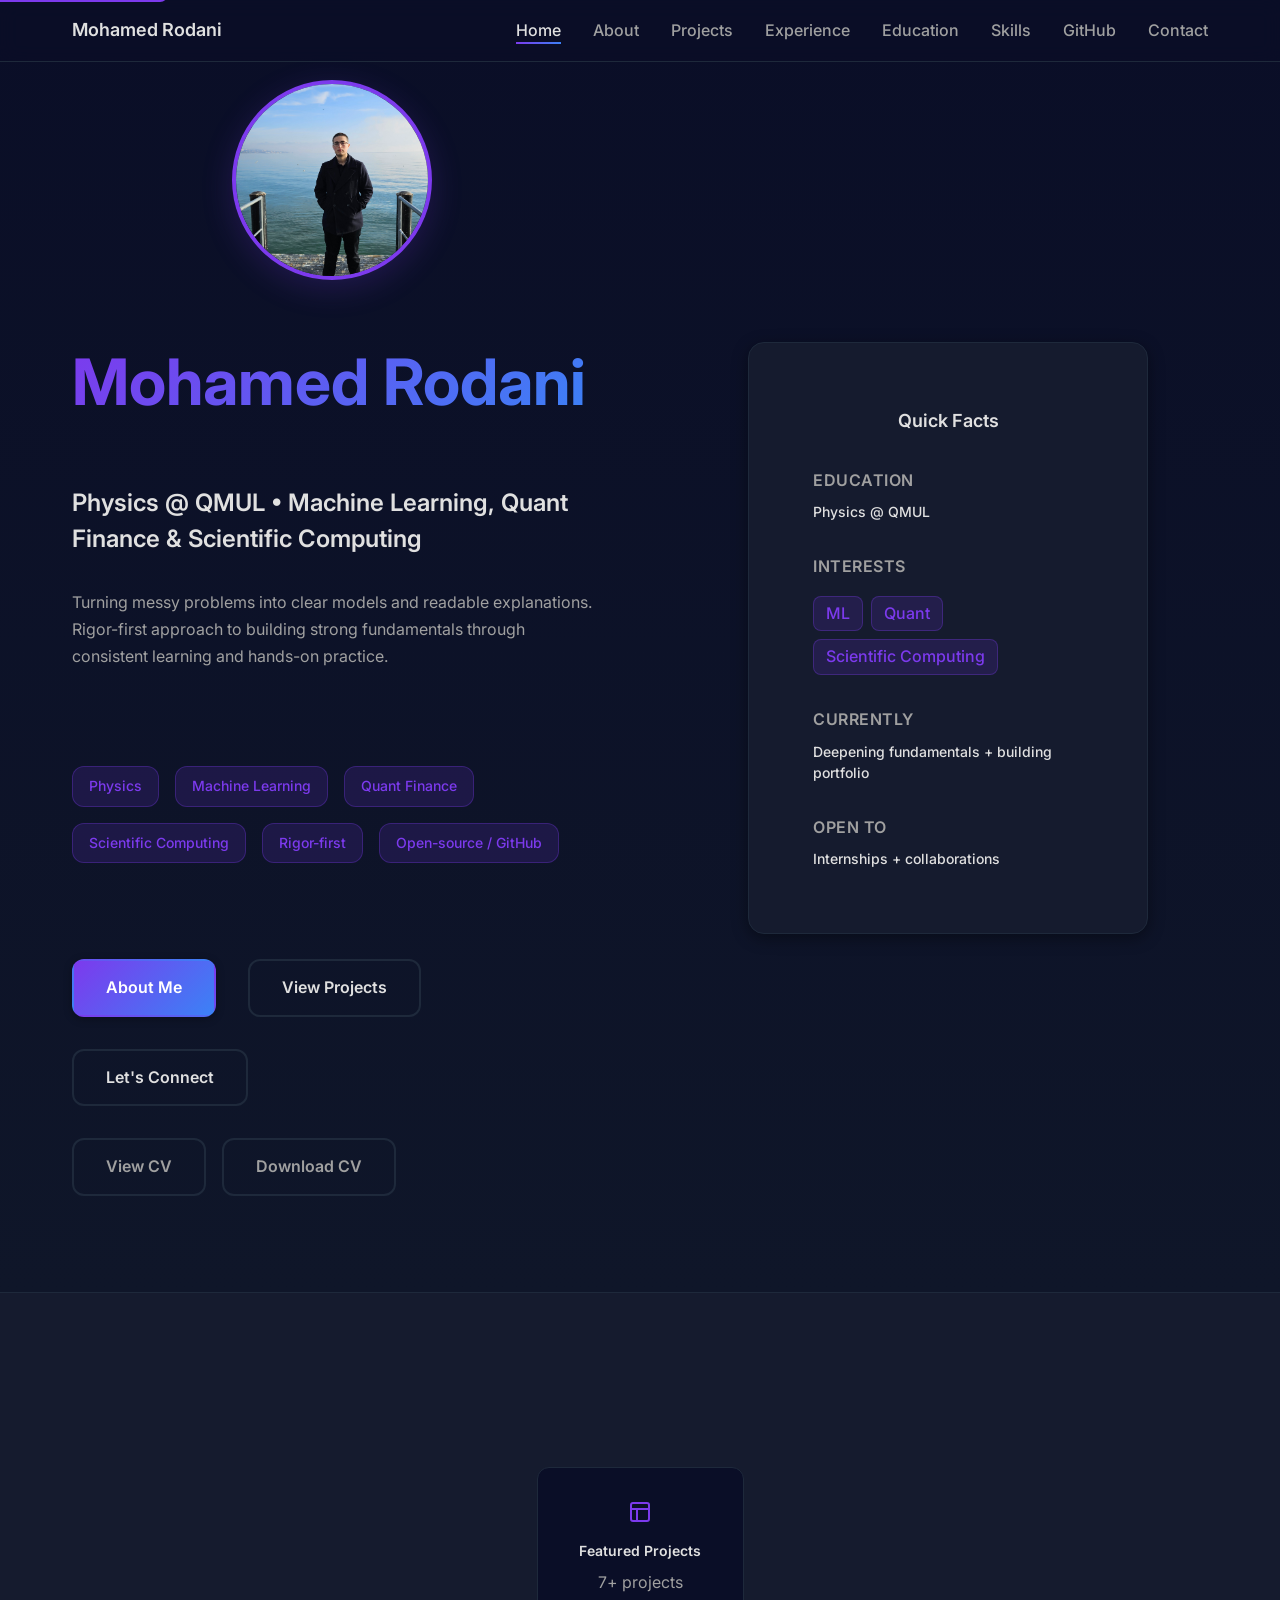
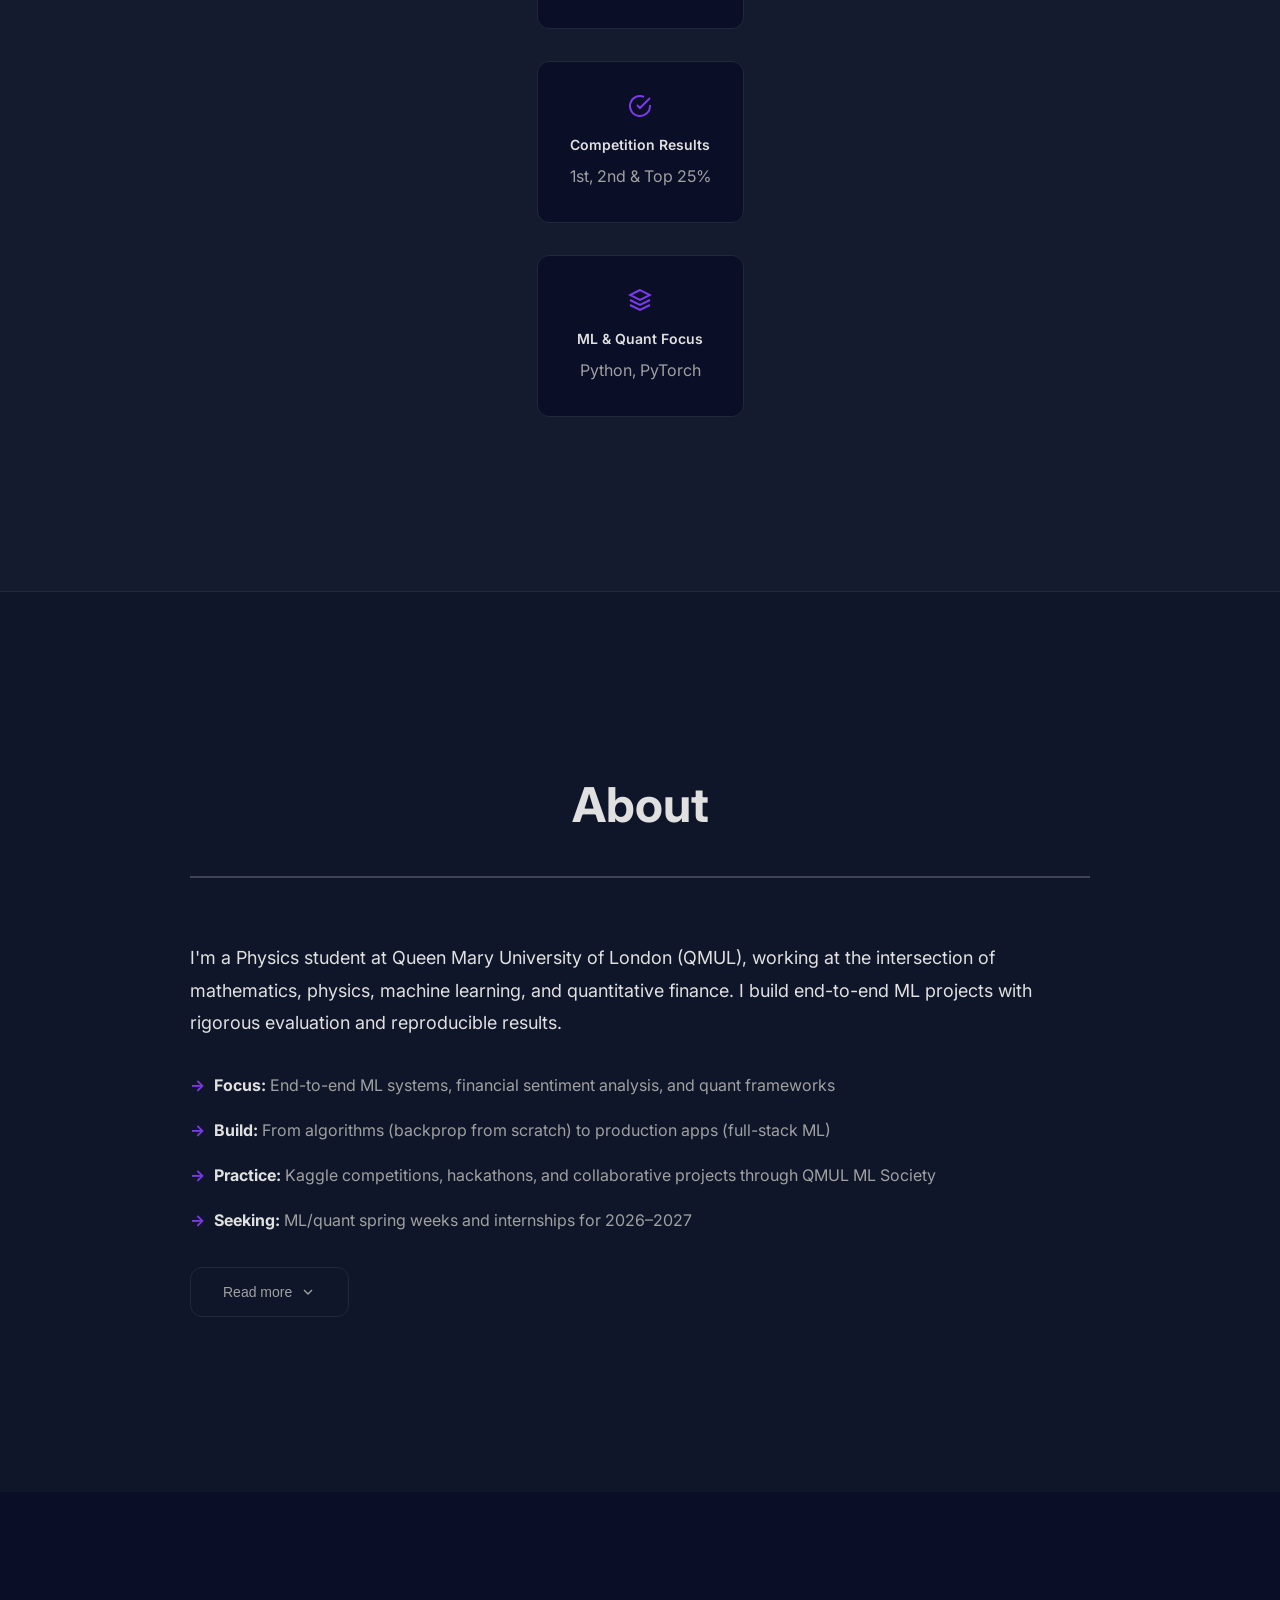
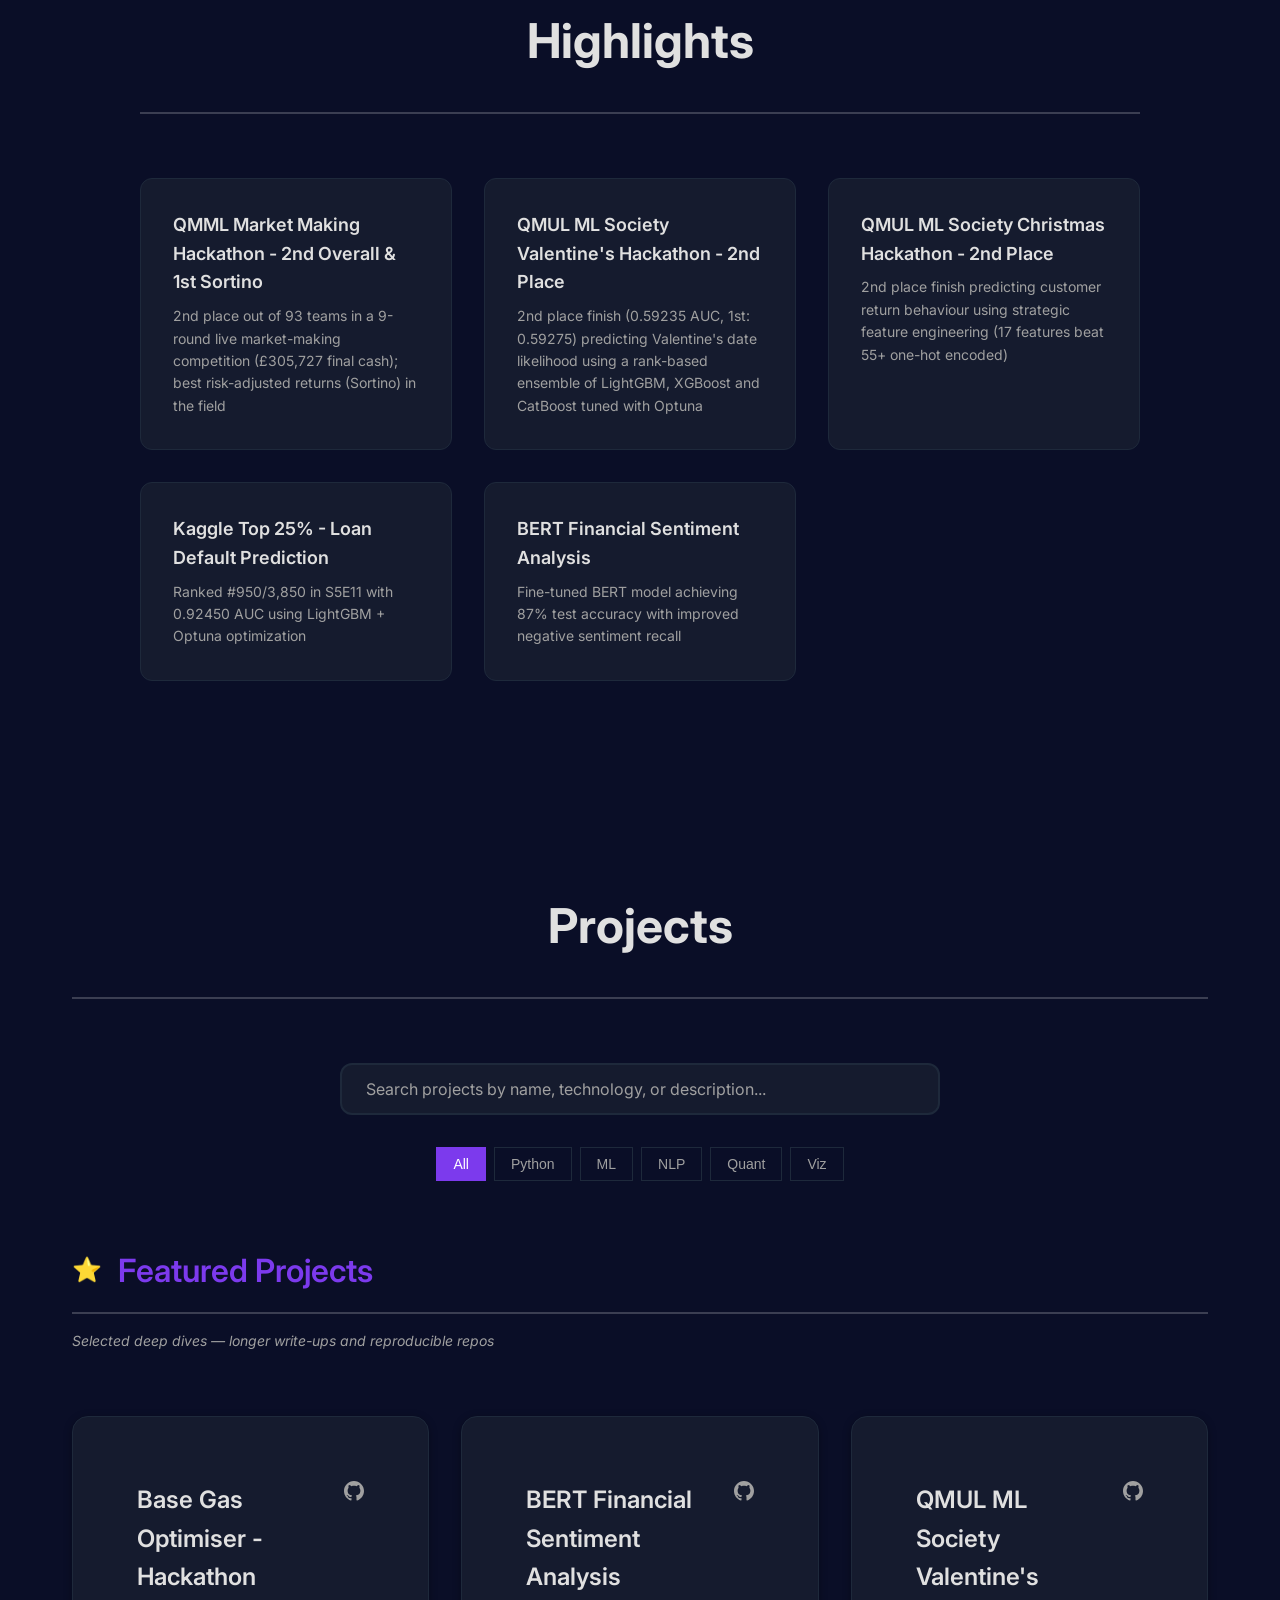
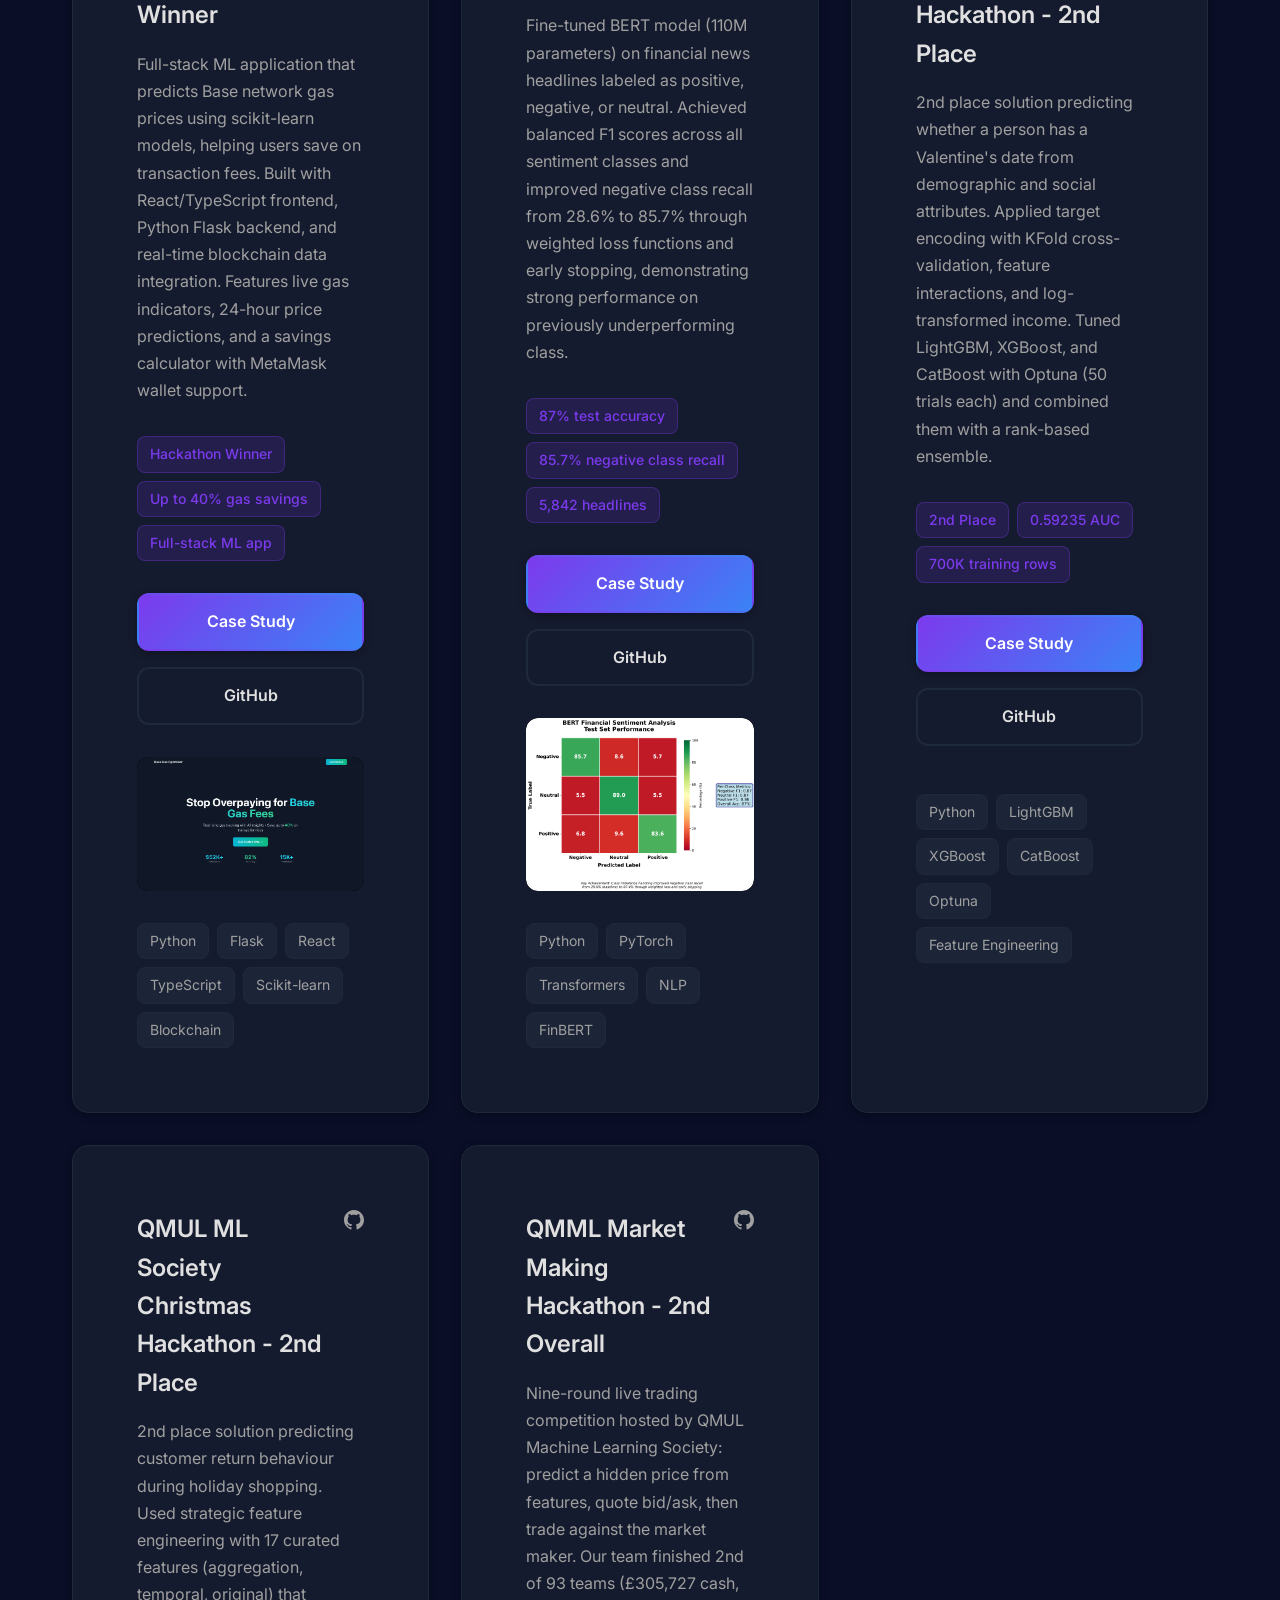
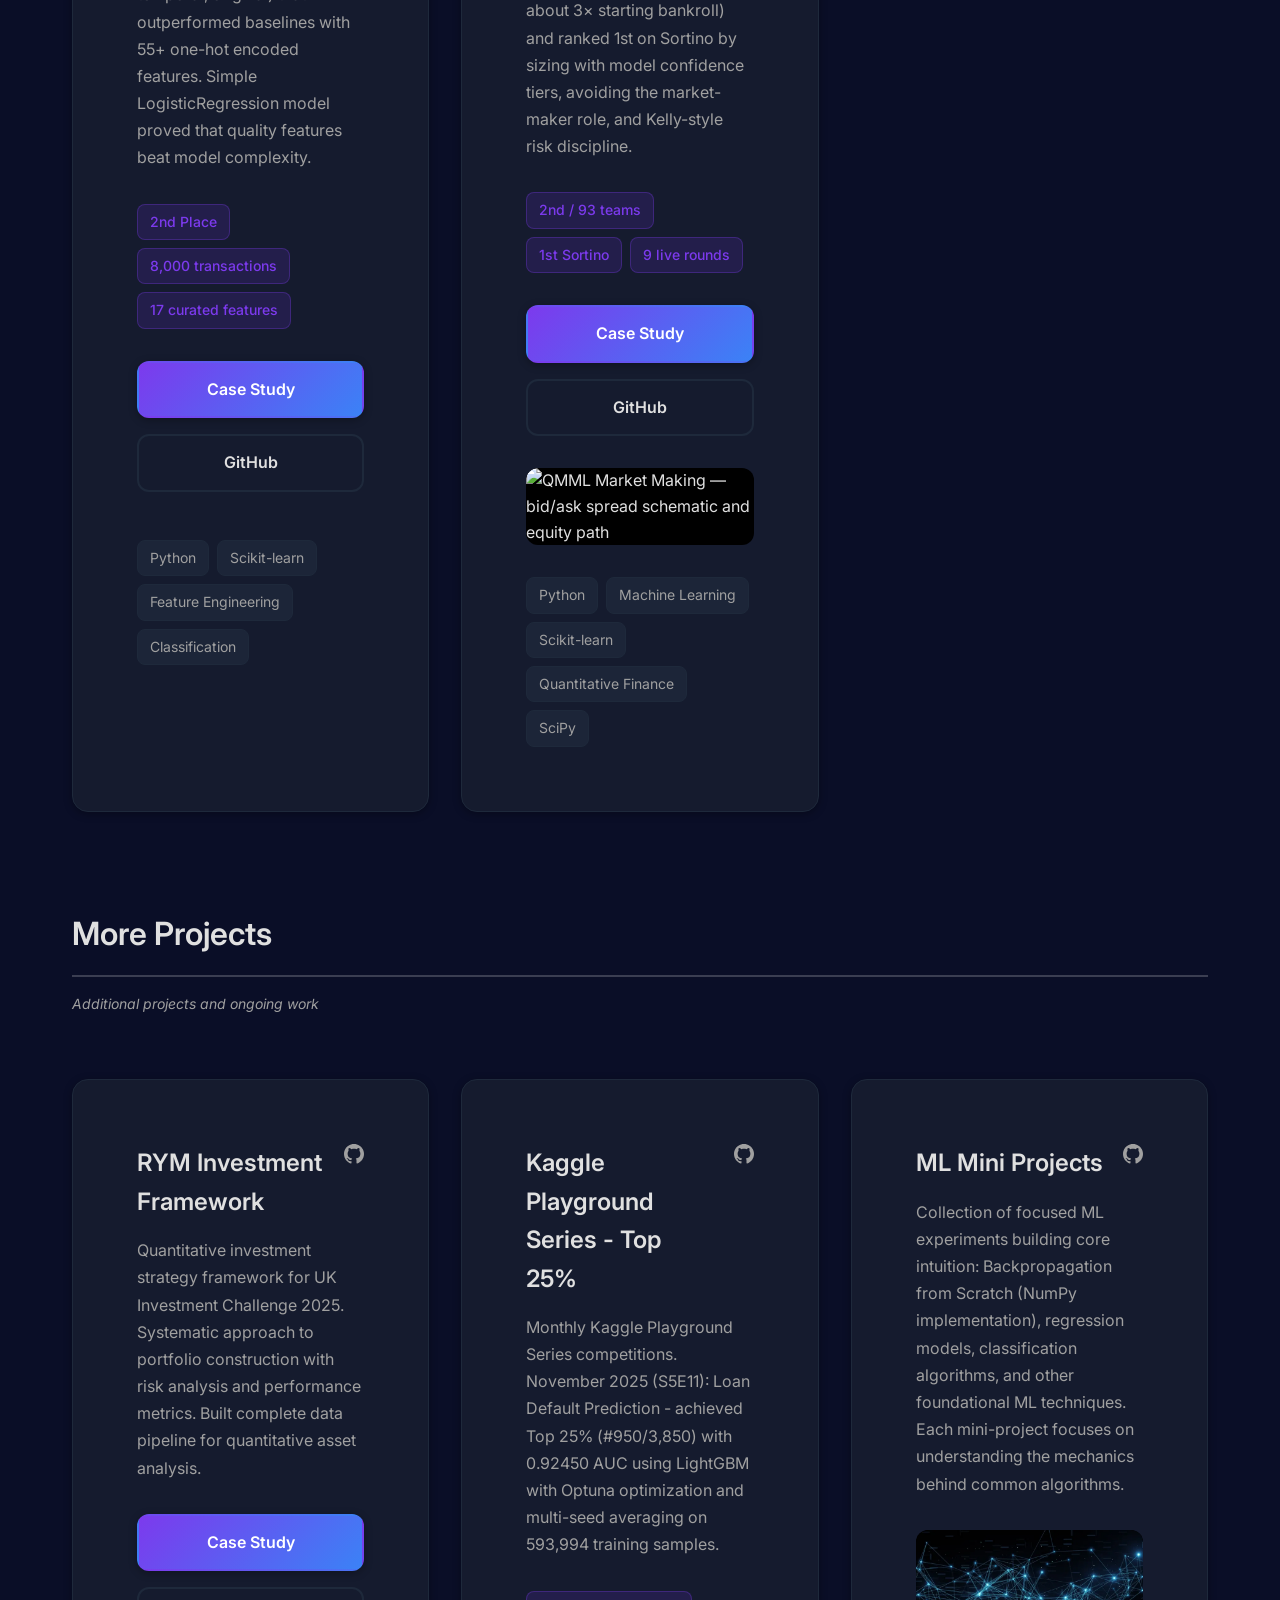
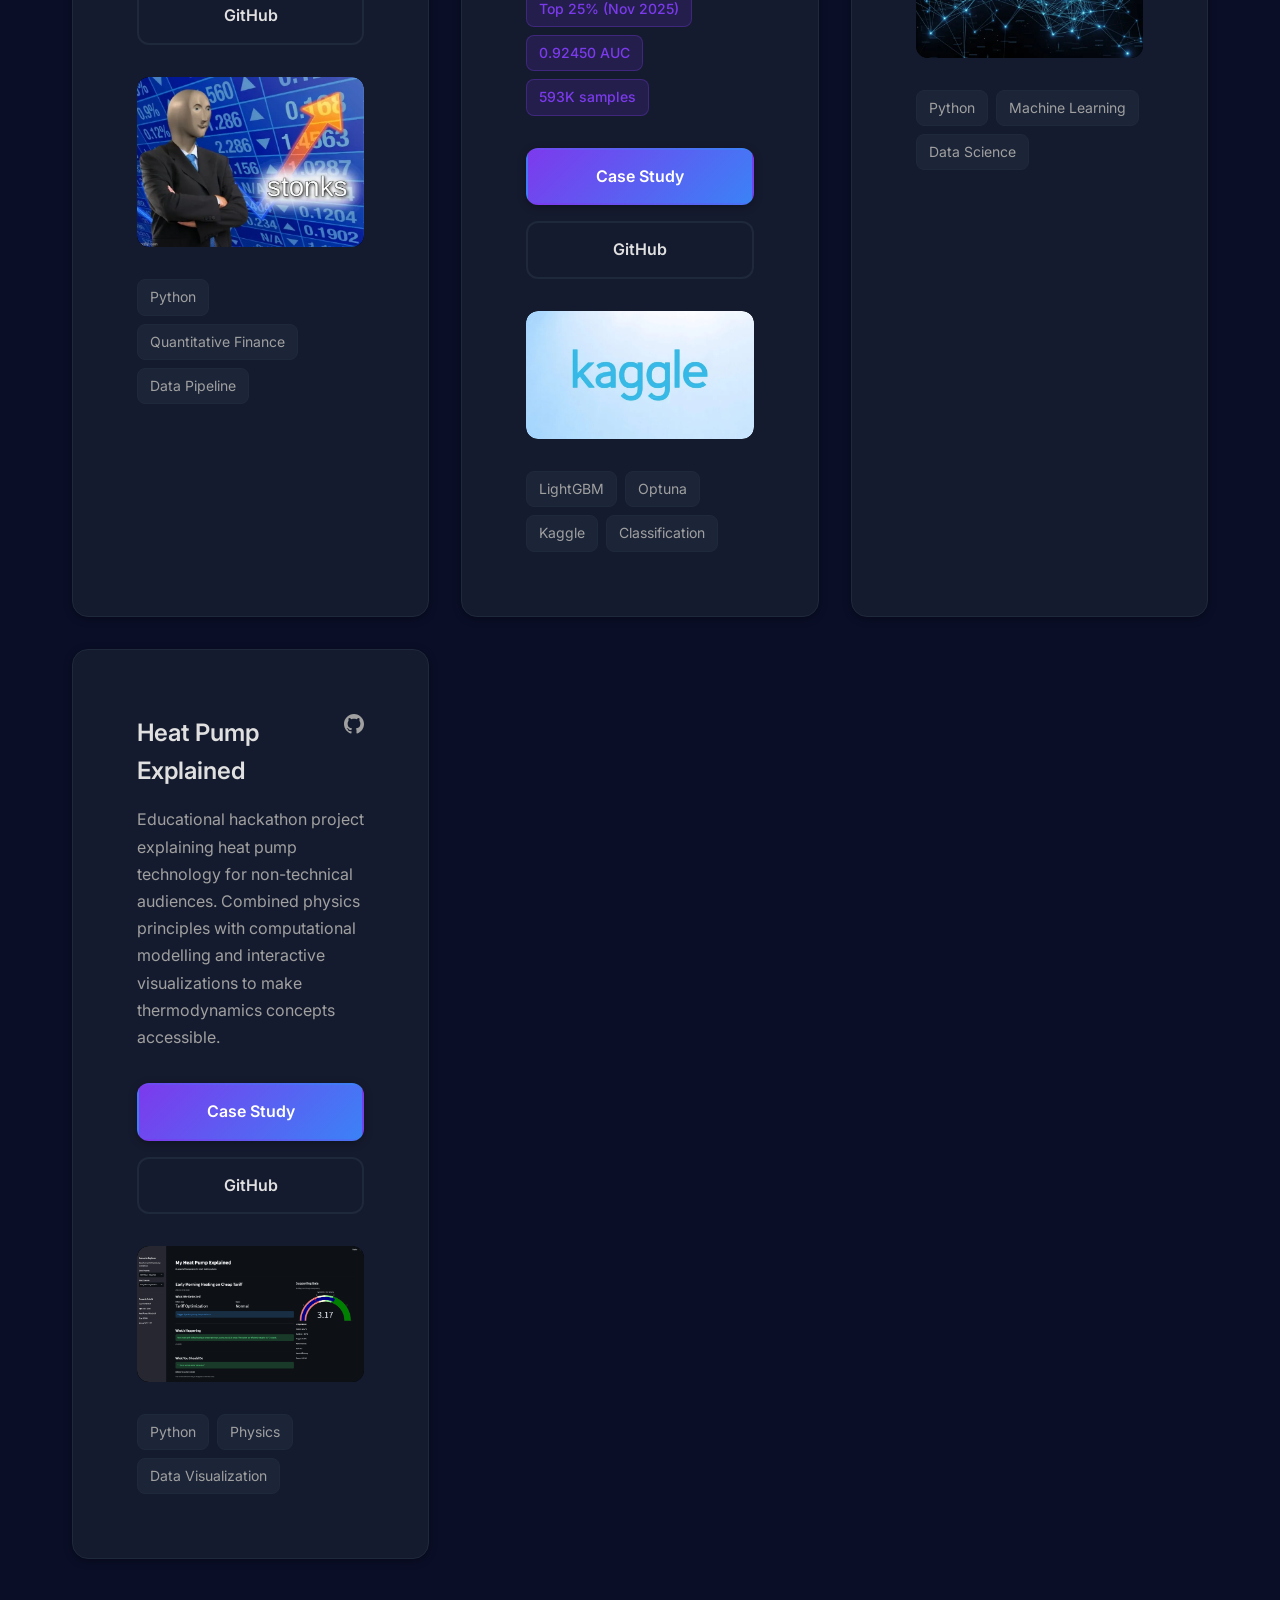
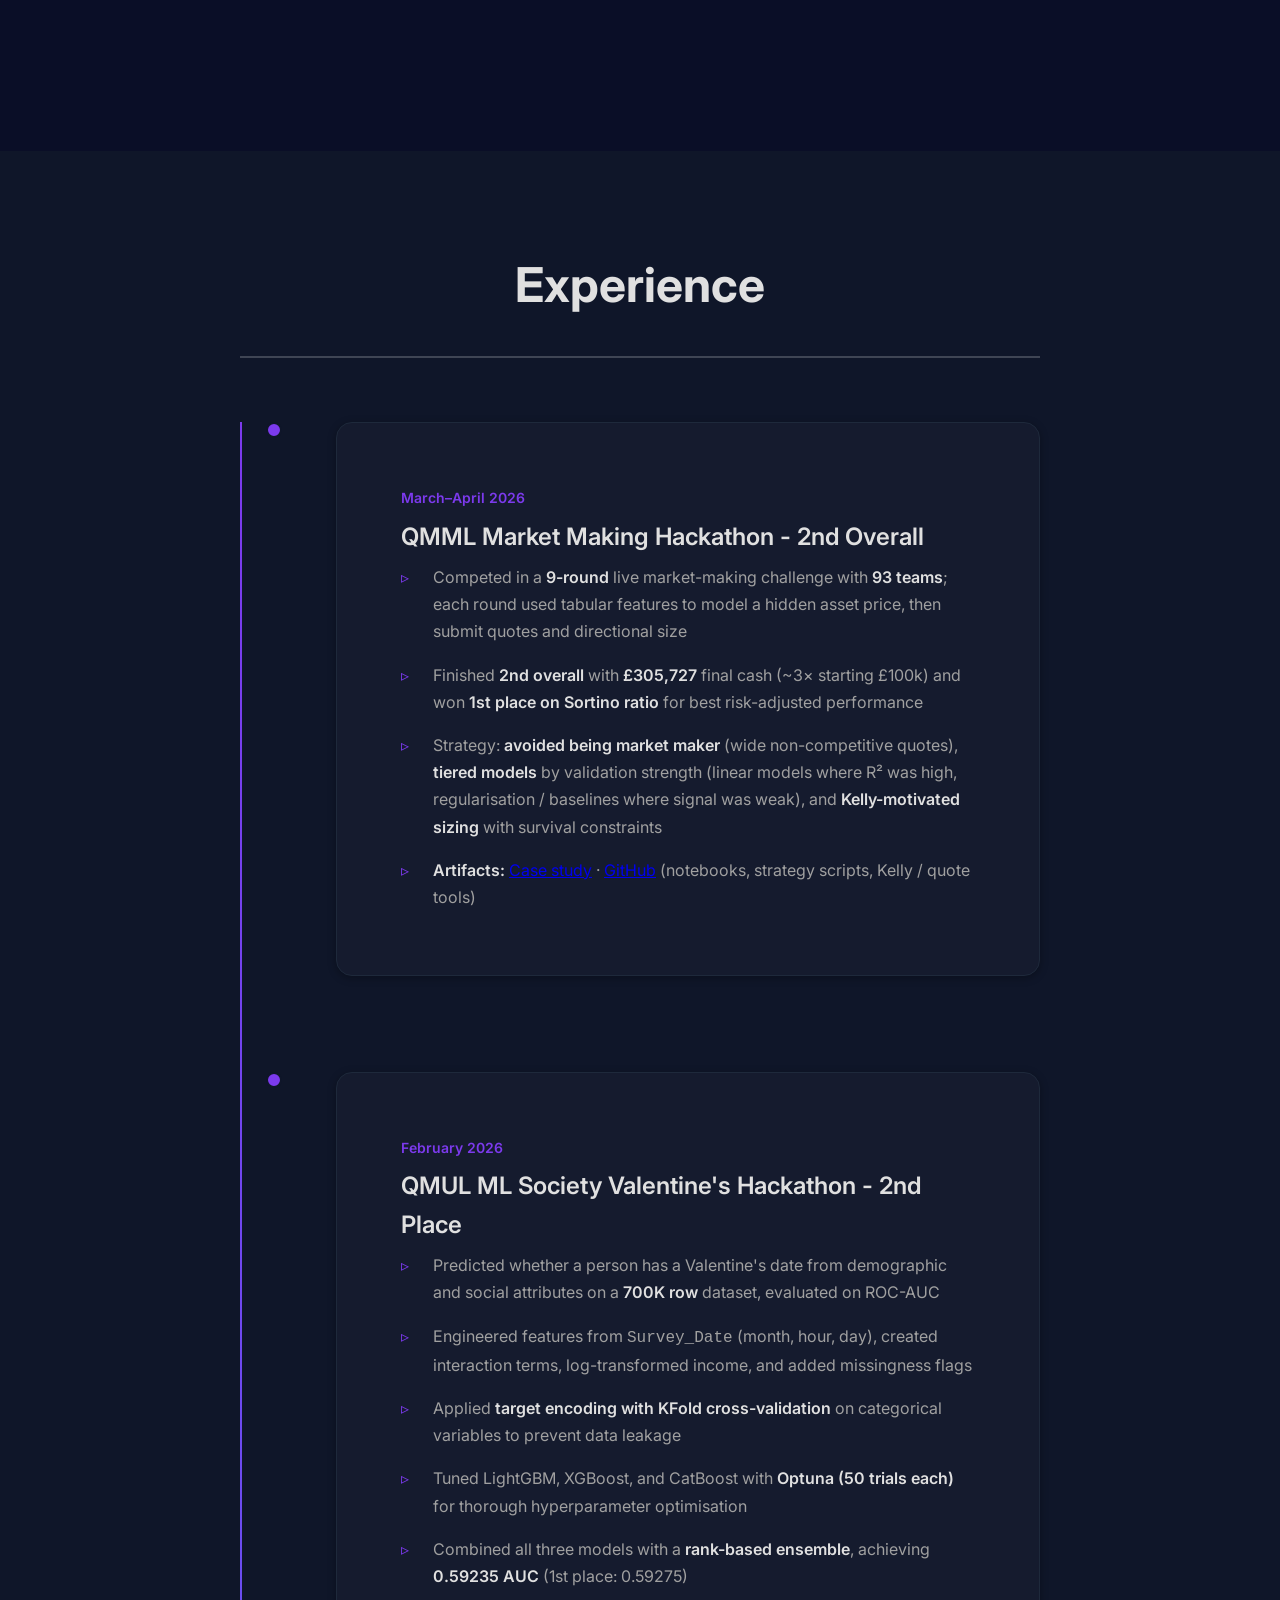
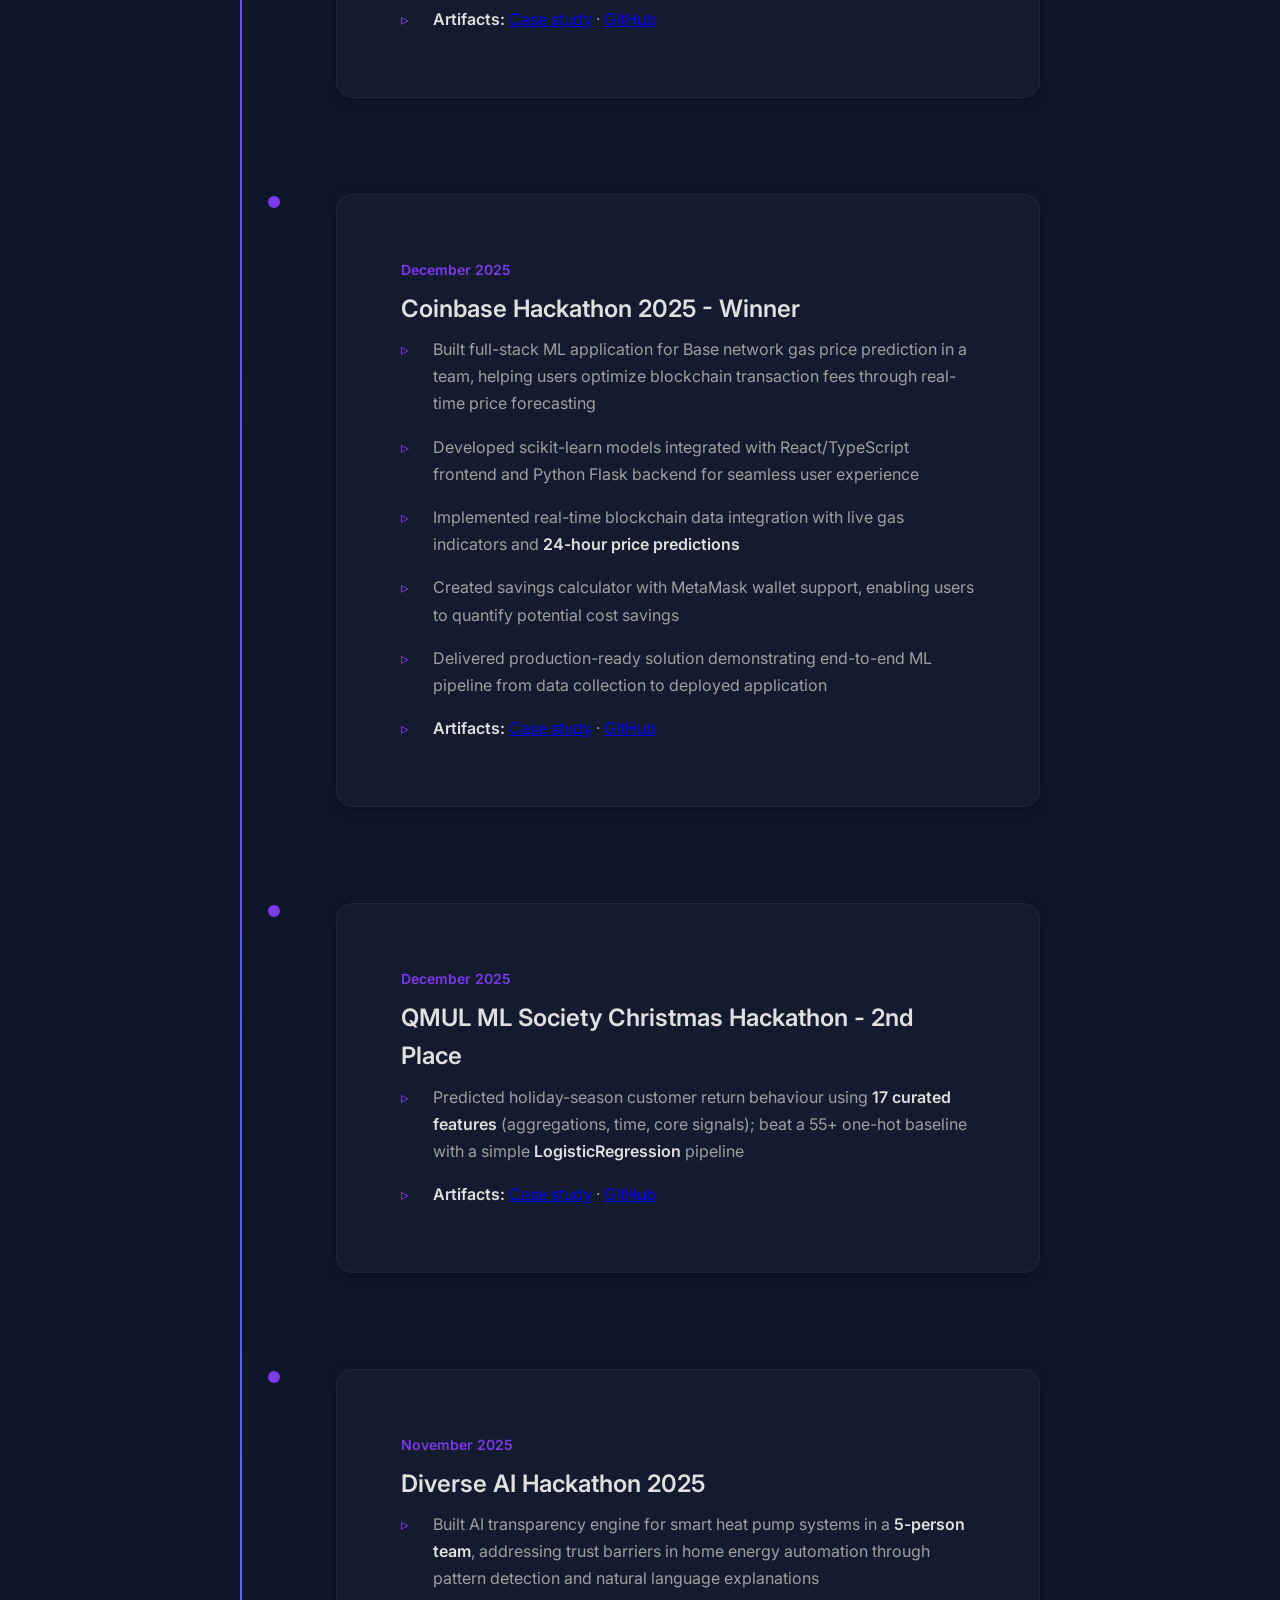
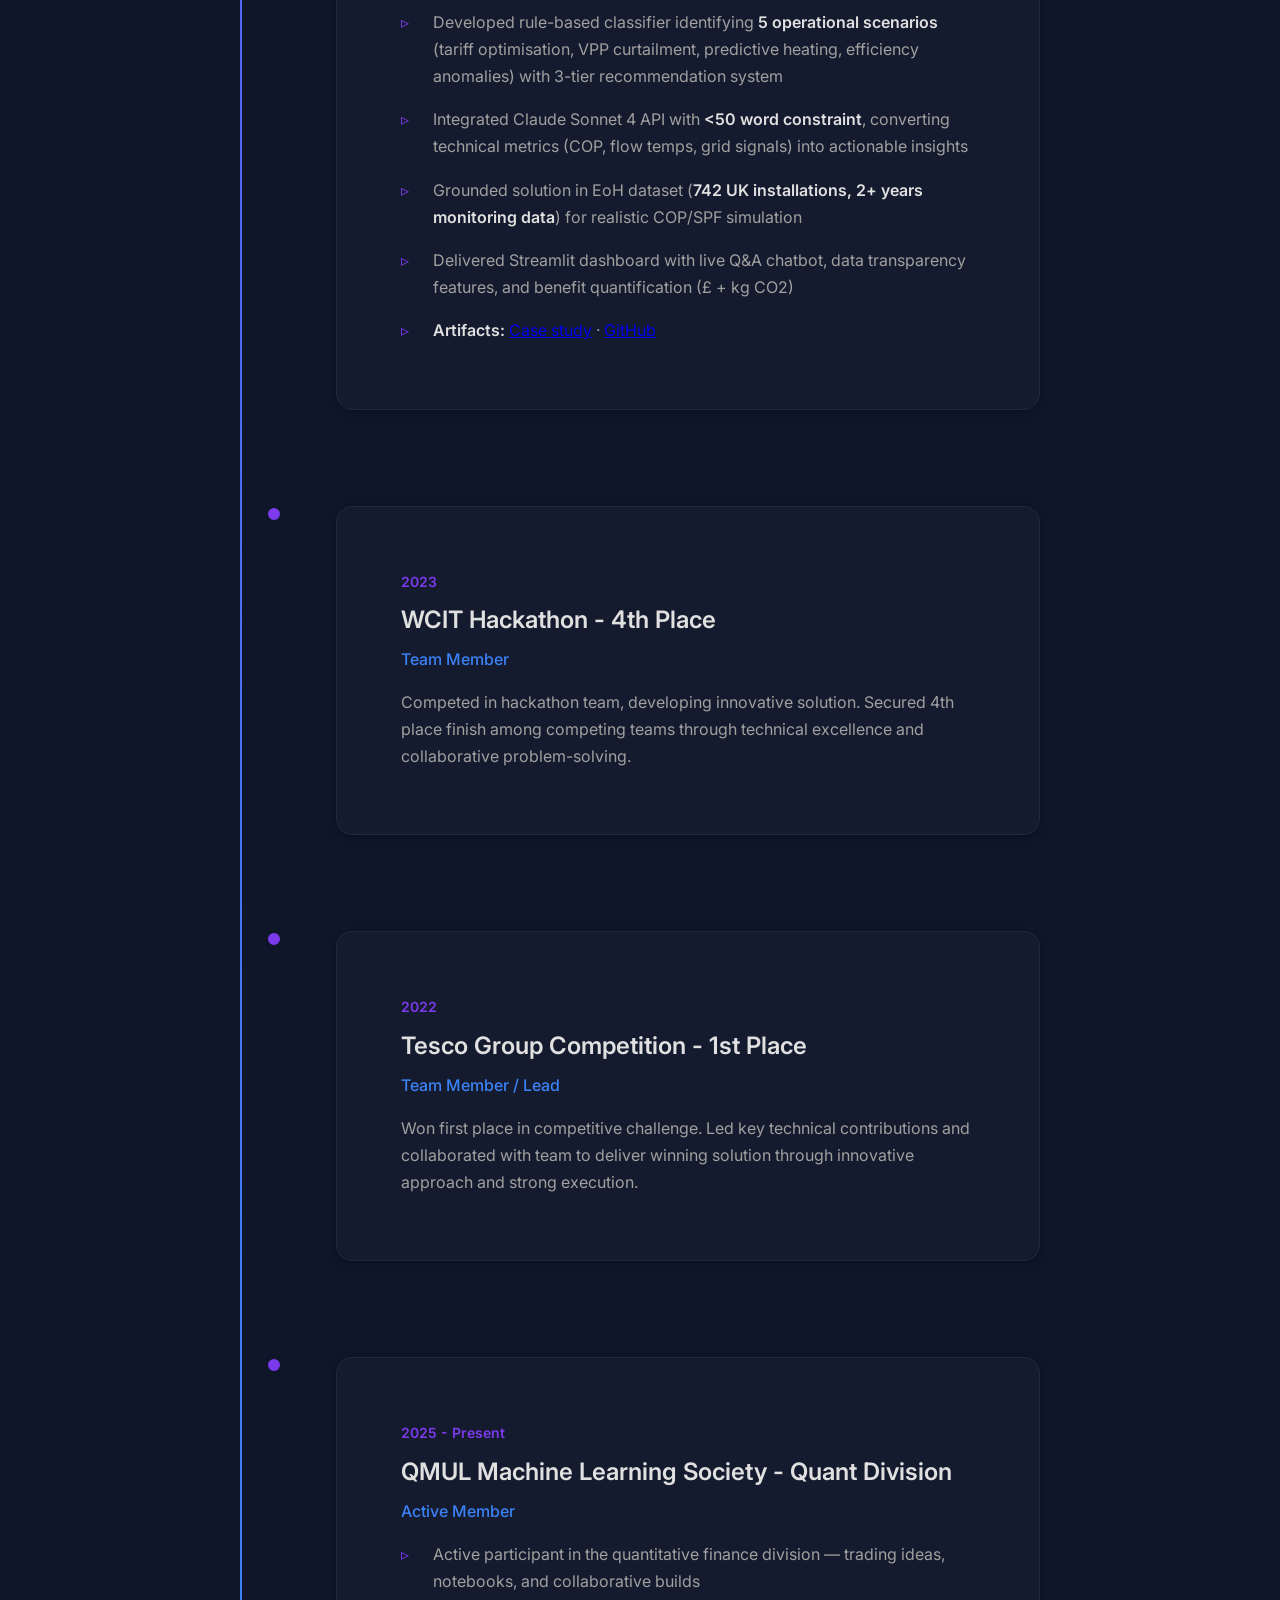
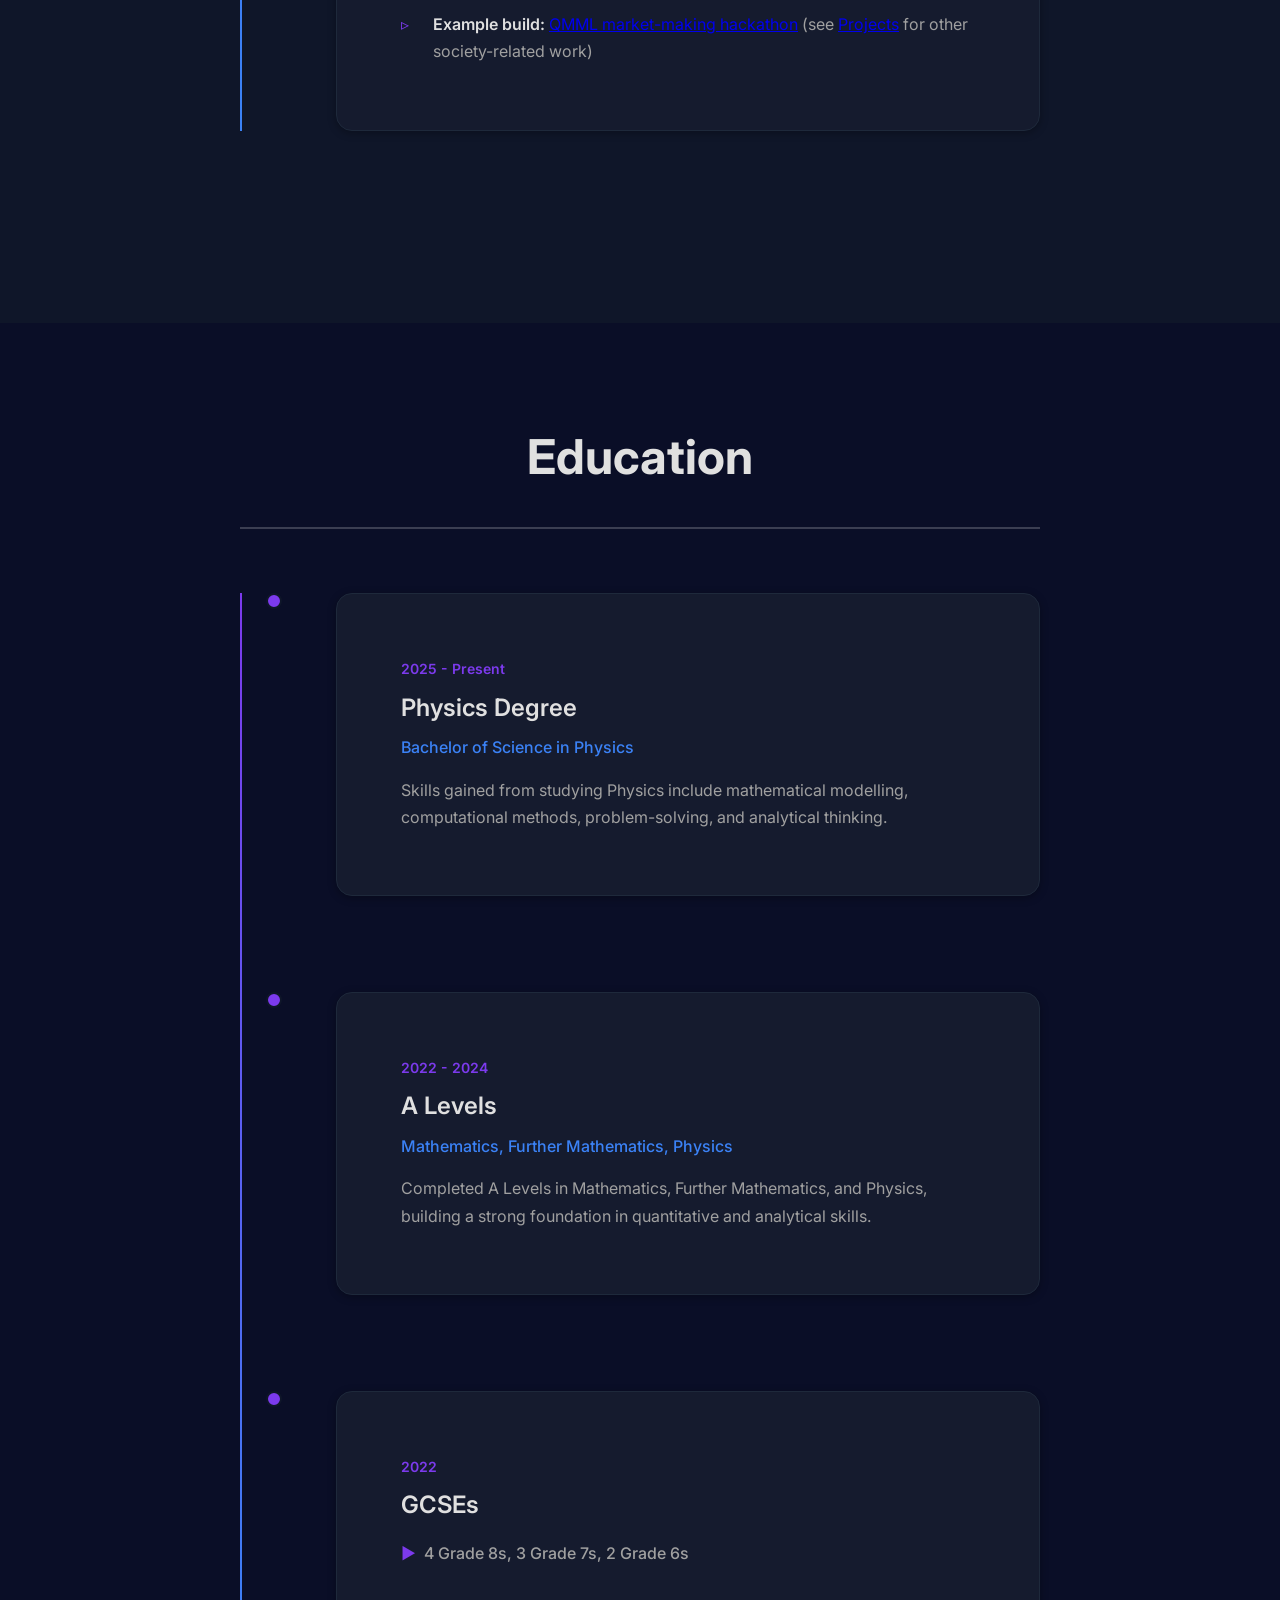
==== index.html @ 5c0a4992 "Refresh SEO, OG image, sitemap, GitHub section, and experience links - Meta/OG/Twitter descriptions " ====
<!DOCTYPE html>
<html lang="en">
<head>
    <meta charset="UTF-8">
    <meta name="viewport" content="width=device-width, initial-scale=1.0">
    
    <!-- SEO Meta Tags -->
    <meta name="description" content="Mohamed Rodani — Physics @ QMUL: ML, quant finance, and scientific computing. Highlights include QMML market making (2nd of 93, 1st Sortino), Valentine's & Christmas ML hackathons (2nd), Coinbase/Base gas winner, BERT sentiment (87%), and Kaggle Top 25%.">
    <meta name="keywords" content="Mohamed Rodani, Machine Learning, Physics, AI, Python, QMUL, Quantitative Finance, Market Making, NLP, Deep Learning, Portfolio, Hackathons">
    <meta name="author" content="Mohamed Rodani">
    
    <!-- Open Graph Meta Tags -->
    <meta property="og:title" content="Mohamed Rodani - ML & Physics Portfolio">
    <meta property="og:description" content="Physics @ QMUL — ML & quant: QMML market making 2nd/93 (1st Sortino), hackathon podiums (Valentine's, Christmas, Base gas), BERT finance NLP (87%), Kaggle Top 25%.">
    <meta property="og:type" content="website">
    <meta property="og:url" content="https://mohamedrodani.dev">
    <meta property="og:image" content="https://mohamedrodani.dev/assets/og-image.png">
    
    <!-- Twitter Card Meta Tags -->
    <meta name="twitter:card" content="summary_large_image">
    <meta name="twitter:title" content="Mohamed Rodani - ML & Physics Portfolio">
    <meta name="twitter:description" content="Physics @ QMUL — ML & quant: QMML market making 2nd/93 (1st Sortino), hackathon wins, BERT sentiment 87%, Kaggle Top 25%.">
    
    <!-- Favicon -->
    <link rel="icon" type="image/png" href="assets/favicon.png">
    <link rel="apple-touch-icon" href="assets/favicon.png">
    
    <title>Mohamed Rodani | Physics & Machine Learning Portfolio</title>
    <link rel="stylesheet" href="styles.css">
    <link rel="preconnect" href="https://fonts.googleapis.com">
    <link rel="preconnect" href="https://fonts.gstatic.com" crossorigin>
    <link href="https://fonts.googleapis.com/css2?family=Inter:wght@300;400;500;600;700&display=swap" rel="stylesheet">
</head>
<body>
    <!-- Skip Link for Accessibility -->
    <a href="#home" class="skip-link">Skip to main content</a>
    <!-- Navigation Bar -->
    <nav class="navbar" id="navbar" aria-label="Main navigation">
        <div class="nav-container">
            <div class="nav-logo">
                <a href="#home">Mohamed Rodani</a>
            </div>
            <button class="mobile-menu-toggle" aria-label="Toggle menu" aria-expanded="false">
                <span></span>
                <span></span>
                <span></span>
            </button>
            <ul class="nav-links">
                <li><a href="#home" class="nav-link">Home</a></li>
                <li><a href="#about" class="nav-link">About</a></li>
                <li><a href="#projects" class="nav-link">Projects</a></li>
                <li><a href="#experience" class="nav-link">Experience</a></li>
                <li><a href="#education" class="nav-link">Education</a></li>
                <li><a href="#skills" class="nav-link">Skills</a></li>
                <li><a href="#github-stats" class="nav-link">GitHub</a></li>
                <li><a href="#contact" class="nav-link">Contact</a></li>
            </ul>
        </div>
    </nav>

    <!-- Hero Section -->
    <section id="home" class="hero">
        <div class="hero-container">
            <div class="hero-content reveal">
                <div class="hero-profile-photo">
                    <img src="assets/profile_photo.jpg" alt="Mohamed Rodani" class="profile-photo-img" onclick="openLightbox('assets/profile_photo.jpg', 'Mohamed Rodani')">
                </div>
                <h1 class="hero-title">Mohamed Rodani</h1>
                <p class="hero-subtitle">Physics @ QMUL • Machine Learning, Quant Finance & Scientific Computing</p>
                <p class="hero-description">Turning messy problems into clear models and readable explanations. Rigor-first approach to building strong fundamentals through consistent learning and hands-on practice.</p>
                <div class="hero-pillar-chips">
                    <span class="pillar-chip">Physics</span>
                    <span class="pillar-chip">Machine Learning</span>
                    <span class="pillar-chip">Quant Finance</span>
                    <span class="pillar-chip">Scientific Computing</span>
                    <span class="pillar-chip">Rigor-first</span>
                    <span class="pillar-chip">Open-source / GitHub</span>
                </div>
                <div class="hero-buttons">
                    <a href="#about" class="btn btn-primary">About Me</a>
                    <a href="#projects" class="btn btn-secondary">View Projects</a>
                    <a href="#contact" class="btn btn-secondary">Let's Connect</a>
                </div>
                <div class="hero-cv-buttons">
                    <a href="assets/Mohamed_Rodani_CV.pdf" target="_blank" class="btn btn-outline" rel="noopener noreferrer" aria-label="View CV in new tab">View CV</a>
                    <a href="assets/Mohamed_Rodani_CV.pdf" class="btn btn-outline" download="Mohamed_Rodani_CV.pdf" aria-label="Download CV">Download CV</a>
                </div>
            </div>
            <div class="hero-quick-facts reveal" data-delay="200">
                <div class="quick-facts-panel">
                    <h3 class="quick-facts-title">Quick Facts</h3>
                    <div class="quick-facts-content">
                        <div class="quick-fact-item">
                            <span class="quick-fact-label">Education</span>
                            <span class="quick-fact-value">Physics @ QMUL</span>
                        </div>
                        <div class="quick-fact-item">
                            <span class="quick-fact-label">Interests</span>
                            <div class="quick-fact-tags">
                                <span class="quick-fact-tag">ML</span>
                                <span class="quick-fact-tag">Quant</span>
                                <span class="quick-fact-tag">Scientific Computing</span>
                            </div>
                        </div>
                        <div class="quick-fact-item">
                            <span class="quick-fact-label">Currently</span>
                            <span class="quick-fact-value">Deepening fundamentals + building portfolio</span>
                        </div>
                        <div class="quick-fact-item">
                            <span class="quick-fact-label">Open to</span>
                            <span class="quick-fact-value">Internships + collaborations</span>
                    </div>
                    </div>
                </div>
            </div>
        </div>
    </section>

    <!-- Highlights Strip -->
    <section class="highlights-strip">
        <div class="container">
            <div class="highlights-grid">
                <a href="#projects" class="highlight-item reveal" data-delay="0">
                    <svg width="24" height="24" viewBox="0 0 24 24" fill="none" stroke="currentColor" stroke-width="2">
                        <rect x="3" y="3" width="18" height="18" rx="2"></rect>
                        <path d="M3 9h18M9 21V9"></path>
                    </svg>
                    <span class="highlight-label">Featured Projects</span>
                    <span class="highlight-metric"><span class="count-up" data-target="7">0</span>+ projects</span>
                </a>
                <a href="#experience" class="highlight-item reveal" data-delay="100">
                    <svg width="24" height="24" viewBox="0 0 24 24" fill="none" stroke="currentColor" stroke-width="2">
                        <path d="M22 11.08V12a10 10 0 1 1-5.93-9.14"></path>
                        <polyline points="22 4 12 14.01 9 11.01"></polyline>
                    </svg>
                    <span class="highlight-label">Competition Results</span>
                    <span class="highlight-metric">1st, 2nd & Top 25%</span>
                </a>
                <a href="#skills" class="highlight-item reveal" data-delay="300">
                    <svg width="24" height="24" viewBox="0 0 24 24" fill="none" stroke="currentColor" stroke-width="2">
                        <path d="M12 2L2 7l10 5 10-5-10-5z"></path>
                        <path d="M2 17l10 5 10-5M2 12l10 5 10-5"></path>
                    </svg>
                    <span class="highlight-label">ML & Quant Focus</span>
                    <span class="highlight-metric">Python, PyTorch</span>
                </a>
            </div>
        </div>
    </section>

    <!-- About Section -->
    <section id="about" class="about">
        <div class="container">
            <h2 class="section-title reveal">About</h2>
            <div class="about-content">
                <div class="about-intro reveal">
                    <p class="about-intro-text">
                        I'm a Physics student at Queen Mary University of London (QMUL), working at the intersection of mathematics, physics, machine learning, and quantitative finance. I build end-to-end ML projects with rigorous evaluation and reproducible results.
                    </p>
                </div>
                <ul class="about-bullets reveal" data-delay="100">
                    <li><strong>Focus:</strong> End-to-end ML systems, financial sentiment analysis, and quant frameworks</li>
                    <li><strong>Build:</strong> From algorithms (backprop from scratch) to production apps (full-stack ML)</li>
                    <li><strong>Practice:</strong> Kaggle competitions, hackathons, and collaborative projects through QMUL ML Society</li>
                    <li><strong>Seeking:</strong> ML/quant spring weeks and internships for 2026–2027</li>
                </ul>
                <div class="about-expand reveal" data-delay="200">
                    <button class="about-expand-btn" aria-expanded="false" aria-controls="about-more">
                        <span class="expand-text">Read more</span>
                        <svg width="16" height="16" viewBox="0 0 24 24" fill="none" stroke="currentColor" stroke-width="2" class="expand-icon">
                            <polyline points="6 9 12 15 18 9"></polyline>
                        </svg>
                    </button>
                    <div id="about-more" class="about-more" hidden>
                        <p>I learn by building: small ML experiments, larger end-to-end projects, Kaggle competitions, and hackathons — including QMUL ML Society tabular competitions (Valentine's, Christmas) and a nine-round live <strong>market-making</strong> challenge (prediction, quoting, and risk-aware sizing). Recent work also includes a heat-pump explainer, a financial-news sentiment model using BERT, and an investment-framework project that combines data analysis with portfolio reasoning.</p>
                        <p>Outside of projects, I'm involved with the QMUL Machine Learning Society, especially the quant side—talking trading ideas, sharing notebooks, and working on collaborative builds. Long-term I'm aiming for ML/quant roles; short-term I'm focused on shipping more projects and deepening my understanding of the maths and code behind them.</p>
                    </div>
                </div>
            </div>
        </div>
    </section>

    <!-- Highlights Section -->
    <section id="highlights" class="highlights">
        <div class="container">
            <h2 class="section-title reveal">Highlights</h2>
            <div class="highlights-list">
                <div class="highlight-card reveal" data-delay="0">
                    <h3 class="highlight-card-title">QMML Market Making Hackathon - 2nd Overall &amp; 1st Sortino</h3>
                    <p class="highlight-card-description">2nd place out of 93 teams in a 9-round live market-making competition (£305,727 final cash); best risk-adjusted returns (Sortino) in the field</p>
                </div>

                <div class="highlight-card reveal" data-delay="0">
                    <h3 class="highlight-card-title">QMUL ML Society Valentine's Hackathon - 2nd Place</h3>
                    <p class="highlight-card-description">2nd place finish (0.59235 AUC, 1st: 0.59275) predicting Valentine's date likelihood using a rank-based ensemble of LightGBM, XGBoost and CatBoost tuned with Optuna</p>
                </div>

                <div class="highlight-card reveal" data-delay="0">
                    <h3 class="highlight-card-title">QMUL ML Society Christmas Hackathon - 2nd Place</h3>
                    <p class="highlight-card-description">2nd place finish predicting customer return behaviour using strategic feature engineering (17 features beat 55+ one-hot encoded)</p>
                </div>
                
                <div class="highlight-card reveal" data-delay="100">
                    <h3 class="highlight-card-title">Kaggle Top 25% - Loan Default Prediction</h3>
                    <p class="highlight-card-description">Ranked #950/3,850 in S5E11 with 0.92450 AUC using LightGBM + Optuna optimization</p>
                </div>
                
                <div class="highlight-card reveal" data-delay="200">
                    <h3 class="highlight-card-title">BERT Financial Sentiment Analysis</h3>
                    <p class="highlight-card-description">Fine-tuned BERT model achieving 87% test accuracy with improved negative sentiment recall</p>
                </div>
            </div>
        </div>
    </section>

    <!-- Projects Section -->
    <section id="projects" class="projects">
        <div class="container">
            <h2 class="section-title reveal">Projects</h2>

            <!-- Project Search and Filters -->
            <div class="project-search-wrapper reveal">
                <input type="text" id="project-search" class="project-search-input" placeholder="Search projects by name, technology, or description..." aria-label="Search projects">
            </div>
            <div class="project-filters reveal">
                <button class="filter-btn active" data-filter="all">All</button>
                <button class="filter-btn" data-filter="Python">Python</button>
                <button class="filter-btn" data-filter="Machine Learning">ML</button>
                <button class="filter-btn" data-filter="NLP">NLP</button>
                <button class="filter-btn" data-filter="Quantitative Finance">Quant</button>
                <button class="filter-btn" data-filter="Data Visualization">Viz</button>
            </div>

            <!-- Featured Projects Section -->
            <div class="project-subsection">
                <h3 class="featured-projects-heading reveal">Featured Projects</h3>
                <p class="subsection-description reveal">Selected deep dives — longer write-ups and reproducible repos</p>
                <div class="projects-grid">
                    <div class="project-card reveal" data-delay="100">
                        <div class="project-header">
                            <h3 class="project-title">Base Gas Optimiser - Hackathon Winner</h3>
                            <a href="https://github.com/M-Rodani1/basegasfeesML" target="_blank" class="project-external-link" aria-label="View on GitHub" rel="noopener noreferrer">
                                <svg width="20" height="20" viewBox="0 0 24 24" fill="currentColor">
                                    <path d="M12 0c-6.626 0-12 5.373-12 12 0 5.302 3.438 9.8 8.207 11.387.599.111.793-.261.793-.577v-2.234c-3.338.726-4.033-1.416-4.033-1.416-.546-1.387-1.333-1.756-1.333-1.756-1.089-.745.083-.729.083-.729 1.205.084 1.839 1.237 1.839 1.237 1.07 1.834 2.807 1.304 3.492.997.107-.775.418-1.305.762-1.604-2.665-.305-5.467-1.334-5.467-5.931 0-1.311.469-2.381 1.236-3.221-.124-.303-.535-1.524.117-3.176 0 0 1.008-.322 3.301 1.23.957-.266 1.983-.399 3.003-.404 1.02.005 2.047.138 3.006.404 2.291-1.552 3.297-1.23 3.297-1.23.653 1.653.242 2.874.118 3.176.77.84 1.235 1.911 1.235 3.221 0 4.609-2.807 5.624-5.479 5.921.43.372.823 1.102.823 2.222v3.293c0 .319.192.694.801.576 4.765-1.589 8.199-6.086 8.199-11.386 0-6.627-5.373-12-12-12z"/>
                                </svg>
                            </a>
                        </div>
                        <p class="project-description">
                            Full-stack ML application that predicts Base network gas prices using scikit-learn models, helping users save on transaction fees. Built with React/TypeScript frontend, Python Flask backend, and real-time blockchain data integration. Features live gas indicators, 24-hour price predictions, and a savings calculator with MetaMask wallet support.
                        </p>
                        <div class="project-results-chips">
                            <span class="result-chip">Hackathon Winner</span>
                            <span class="result-chip">Up to 40% gas savings</span>
                            <span class="result-chip">Full-stack ML app</span>
                        </div>
                        <div class="project-cta-buttons">
                            <a href="projects/base-gas-optimiser.html" class="btn btn-primary">Case Study</a>
                            <a href="https://github.com/M-Rodani1/basegasfeesML" target="_blank" class="btn btn-secondary" rel="noopener noreferrer">GitHub</a>
                        </div>
                        <div class="project-media">
                            <img src="assets/base_gas_optimiser_screenshot.png" alt="Base Gas Optimiser - Gas Price Prediction Dashboard" class="project-image" loading="lazy" onclick="openLightbox('assets/base_gas_optimiser_screenshot.png', 'Base Gas Optimiser')">
                        </div>
                        <div class="project-tech">
                            <span class="tech-badge">Python</span>
                            <span class="tech-badge">Flask</span>
                            <span class="tech-badge">React</span>
                            <span class="tech-badge">TypeScript</span>
                            <span class="tech-badge">Scikit-learn</span>
                            <span class="tech-badge">Blockchain</span>
                        </div>
                    </div>

                    <div class="project-card reveal" data-delay="300">
                        <div class="project-header">
                            <h3 class="project-title">BERT Financial Sentiment Analysis</h3>
                            <a href="https://github.com/M-Rodani1/bert-financial-sentiment" target="_blank" class="project-external-link" aria-label="View on GitHub" rel="noopener noreferrer">
                                <svg width="20" height="20" viewBox="0 0 24 24" fill="currentColor">
                                    <path d="M12 0c-6.626 0-12 5.373-12 12 0 5.302 3.438 9.8 8.207 11.387.599.111.793-.261.793-.577v-2.234c-3.338.726-4.033-1.416-4.033-1.416-.546-1.387-1.333-1.756-1.333-1.756-1.089-.745.083-.729.083-.729 1.205.084 1.839 1.237 1.839 1.237 1.07 1.834 2.807 1.304 3.492.997.107-.775.418-1.305.762-1.604-2.665-.305-5.467-1.334-5.467-5.931 0-1.311.469-2.381 1.236-3.221-.124-.303-.535-1.524.117-3.176 0 0 1.008-.322 3.301 1.23.957-.266 1.983-.399 3.003-.404 1.02.005 2.047.138 3.006.404 2.291-1.552 3.297-1.23 3.297-1.23.653 1.653.242 2.874.118 3.176.77.84 1.235 1.911 1.235 3.221 0 4.609-2.807 5.624-5.479 5.921.43.372.823 1.102.823 2.222v3.293c0 .319.192.694.801.576 4.765-1.589 8.199-6.086 8.199-11.386 0-6.627-5.373-12-12-12z"/>
                                </svg>
                            </a>
                        </div>
                        <p class="project-description">
                            Fine-tuned BERT model (110M parameters) on financial news headlines labeled as positive, negative, or neutral. Achieved balanced F1 scores across all sentiment classes and improved negative class recall from 28.6% to 85.7% through weighted loss functions and early stopping, demonstrating strong performance on previously underperforming class.
                        </p>
                        <div class="project-results-chips">
                            <span class="result-chip">87% test accuracy</span>
                            <span class="result-chip">85.7% negative class recall</span>
                            <span class="result-chip">5,842 headlines</span>
                        </div>
                        <div class="project-cta-buttons">
                            <a href="projects/bert-financial-sentiment.html" class="btn btn-primary">Case Study</a>
                            <a href="https://github.com/M-Rodani1/bert-financial-sentiment" target="_blank" class="btn btn-secondary" rel="noopener noreferrer">GitHub</a>
                        </div>
                        <div class="project-media">
                            <img src="assets/bert_confusion_matrix.png" alt="BERT Financial Sentiment Analysis - Confusion Matrix and Performance Metrics" class="project-image" loading="lazy" onclick="openLightbox('assets/bert_confusion_matrix.png', 'BERT Financial Sentiment Analysis')">
                        </div>
                        <div class="project-tech">
                            <span class="tech-badge">Python</span>
                            <span class="tech-badge">PyTorch</span>
                            <span class="tech-badge">Transformers</span>
                            <span class="tech-badge">NLP</span>
                            <span class="tech-badge">FinBERT</span>
                        </div>
                    </div>

                    <div class="project-card reveal" data-delay="500">
                        <div class="project-header">
                            <h3 class="project-title">QMUL ML Society Valentine's Hackathon - 2nd Place</h3>
                            <a href="https://github.com/M-Rodani1/qmml-valentines-hackathon" target="_blank" class="project-external-link" aria-label="View on GitHub" rel="noopener noreferrer">
                                <svg width="20" height="20" viewBox="0 0 24 24" fill="currentColor">
                                    <path d="M12 0c-6.626 0-12 5.373-12 12 0 5.302 3.438 9.8 8.207 11.387.599.111.793-.261.793-.577v-2.234c-3.338.726-4.033-1.416-4.033-1.416-.546-1.387-1.333-1.756-1.333-1.756-1.089-.745.083-.729.083-.729 1.205.084 1.839 1.237 1.839 1.237 1.07 1.834 2.807 1.304 3.492.997.107-.775.418-1.305.762-1.604-2.665-.305-5.467-1.334-5.467-5.931 0-1.311.469-2.381 1.236-3.221-.124-.303-.535-1.524.117-3.176 0 0 1.008-.322 3.301 1.23.957-.266 1.983-.399 3.003-.404 1.02.005 2.047.138 3.006.404 2.291-1.552 3.297-1.23 3.297-1.23.653 1.653.242 2.874.118 3.176.77.84 1.235 1.911 1.235 3.221 0 4.609-2.807 5.624-5.479 5.921.43.372.823 1.102.823 2.222v3.293c0 .319.192.694.801.576 4.765-1.589 8.199-6.086 8.199-11.386 0-6.627-5.373-12-12-12z"/>
                                </svg>
                            </a>
                        </div>
                        <p class="project-description">
                            2nd place solution predicting whether a person has a Valentine's date from demographic and social attributes. Applied target encoding with KFold cross-validation, feature interactions, and log-transformed income. Tuned LightGBM, XGBoost, and CatBoost with Optuna (50 trials each) and combined them with a rank-based ensemble.
                        </p>
                        <div class="project-results-chips">
                            <span class="result-chip">2nd Place</span>
                            <span class="result-chip">0.59235 AUC</span>
                            <span class="result-chip">700K training rows</span>
                        </div>
                        <div class="project-cta-buttons">
                            <a href="projects/qmml-valentines-hackathon.html" class="btn btn-primary">Case Study</a>
                            <a href="https://github.com/M-Rodani1/qmml-valentines-hackathon" target="_blank" class="btn btn-secondary" rel="noopener noreferrer">GitHub</a>
                        </div>
                        <div class="project-tech">
                            <span class="tech-badge">Python</span>
                            <span class="tech-badge">LightGBM</span>
                            <span class="tech-badge">XGBoost</span>
                            <span class="tech-badge">CatBoost</span>
                            <span class="tech-badge">Optuna</span>
                            <span class="tech-badge">Feature Engineering</span>
                        </div>
                    </div>

                    <div class="project-card reveal" data-delay="700">
                        <div class="project-header">
                            <h3 class="project-title">QMUL ML Society Christmas Hackathon - 2nd Place</h3>
                            <a href="https://github.com/M-Rodani1/qmml-christmas-hackathon" target="_blank" class="project-external-link" aria-label="View on GitHub" rel="noopener noreferrer">
                                <svg width="20" height="20" viewBox="0 0 24 24" fill="currentColor">
                                    <path d="M12 0c-6.626 0-12 5.373-12 12 0 5.302 3.438 9.8 8.207 11.387.599.111.793-.261.793-.577v-2.234c-3.338.726-4.033-1.416-4.033-1.416-.546-1.387-1.333-1.756-1.333-1.756-1.089-.745.083-.729.083-.729 1.205.084 1.839 1.237 1.839 1.237 1.07 1.834 2.807 1.304 3.492.997.107-.775.418-1.305.762-1.604-2.665-.305-5.467-1.334-5.467-5.931 0-1.311.469-2.381 1.236-3.221-.124-.303-.535-1.524.117-3.176 0 0 1.008-.322 3.301 1.23.957-.266 1.983-.399 3.003-.404 1.02.005 2.047.138 3.006.404 2.291-1.552 3.297-1.23 3.297-1.23.653 1.653.242 2.874.118 3.176.77.84 1.235 1.911 1.235 3.221 0 4.609-2.807 5.624-5.479 5.921.43.372.823 1.102.823 2.222v3.293c0 .319.192.694.801.576 4.765-1.589 8.199-6.086 8.199-11.386 0-6.627-5.373-12-12-12z"/>
                                </svg>
                            </a>
                        </div>
                        <p class="project-description">
                            2nd place solution predicting customer return behaviour during holiday shopping. Used strategic feature engineering with 17 curated features (aggregation, temporal, original) that outperformed baselines with 55+ one-hot encoded features. Simple LogisticRegression model proved that quality features beat model complexity.
                        </p>
                        <div class="project-results-chips">
                            <span class="result-chip">2nd Place</span>
                            <span class="result-chip">8,000 transactions</span>
                            <span class="result-chip">17 curated features</span>
                        </div>
                        <div class="project-cta-buttons">
                            <a href="projects/qmml-christmas-hackathon.html" class="btn btn-primary">Case Study</a>
                            <a href="https://github.com/M-Rodani1/qmml-christmas-hackathon" target="_blank" class="btn btn-secondary" rel="noopener noreferrer">GitHub</a>
                        </div>
                        <div class="project-tech">
                            <span class="tech-badge">Python</span>
                            <span class="tech-badge">Scikit-learn</span>
                            <span class="tech-badge">Feature Engineering</span>
                            <span class="tech-badge">Classification</span>
                        </div>
                    </div>

                    <div class="project-card reveal" data-delay="900">
                        <div class="project-header">
                            <h3 class="project-title">QMML Market Making Hackathon - 2nd Overall</h3>
                            <a href="https://github.com/M-Rodani1/qmml-market-making-hackathon" target="_blank" class="project-external-link" aria-label="View on GitHub" rel="noopener noreferrer">
                                <svg width="20" height="20" viewBox="0 0 24 24" fill="currentColor">
                                    <path d="M12 0c-6.626 0-12 5.373-12 12 0 5.302 3.438 9.8 8.207 11.387.599.111.793-.261.793-.577v-2.234c-3.338.726-4.033-1.416-4.033-1.416-.546-1.387-1.333-1.756-1.333-1.756-1.089-.745.083-.729.083-.729 1.205.084 1.839 1.237 1.839 1.237 1.07 1.834 2.807 1.304 3.492.997.107-.775.418-1.305.762-1.604-2.665-.305-5.467-1.334-5.467-5.931 0-1.311.469-2.381 1.236-3.221-.124-.303-.535-1.524.117-3.176 0 0 1.008-.322 3.301 1.23.957-.266 1.983-.399 3.003-.404 1.02.005 2.047.138 3.006.404 2.291-1.552 3.297-1.23 3.297-1.23.653 1.653.242 2.874.118 3.176.77.84 1.235 1.911 1.235 3.221 0 4.609-2.807 5.624-5.479 5.921.43.372.823 1.102.823 2.222v3.293c0 .319.192.694.801.576 4.765-1.589 8.199-6.086 8.199-11.386 0-6.627-5.373-12-12-12z"/>
                                </svg>
                            </a>
                        </div>
                        <p class="project-description">
                            Nine-round live trading competition hosted by QMUL Machine Learning Society: predict a hidden price from features, quote bid/ask, then trade against the market maker. Our team finished 2nd of 93 teams (£305,727 cash, about 3× starting bankroll) and ranked 1st on Sortino by sizing with model confidence tiers, avoiding the market-maker role, and Kelly-style risk discipline.
                        </p>
                        <div class="project-results-chips">
                            <span class="result-chip">2nd / 93 teams</span>
                            <span class="result-chip">1st Sortino</span>
                            <span class="result-chip">9 live rounds</span>
                        </div>
                        <div class="project-cta-buttons">
                            <a href="projects/qmml-market-making-hackathon.html" class="btn btn-primary">Case Study</a>
                            <a href="https://github.com/M-Rodani1/qmml-market-making-hackathon" target="_blank" class="btn btn-secondary" rel="noopener noreferrer">GitHub</a>
                        </div>
                        <div class="project-media">
                            <img src="assets/qmml-market-making-card.svg" alt="QMML Market Making — bid/ask spread schematic and equity path" class="project-image" loading="lazy" onclick="openLightbox('assets/qmml-market-making-card.svg', 'QMML Market Making Hackathon')">
                        </div>
                        <div class="project-tech">
                            <span class="tech-badge">Python</span>
                            <span class="tech-badge">Machine Learning</span>
                            <span class="tech-badge">Scikit-learn</span>
                            <span class="tech-badge">Quantitative Finance</span>
                            <span class="tech-badge">SciPy</span>
                        </div>
                    </div>
                </div>
            </div>

            <!-- More Projects Section -->
            <div class="project-subsection">
                <h3 class="more-projects-heading reveal">More Projects</h3>
                <p class="subsection-description reveal">Additional projects and ongoing work</p>
                <div class="projects-grid">
                    <div class="project-card reveal" data-delay="0">
                        <div class="project-header">
                            <h3 class="project-title">RYM Investment Framework</h3>
                            <a href="https://github.com/M-Rodani1/rym-investment-framework" target="_blank" class="project-external-link" aria-label="View on GitHub" rel="noopener noreferrer">
                                <svg width="20" height="20" viewBox="0 0 24 24" fill="currentColor">
                                    <path d="M12 0c-6.626 0-12 5.373-12 12 0 5.302 3.438 9.8 8.207 11.387.599.111.793-.261.793-.577v-2.234c-3.338.726-4.033-1.416-4.033-1.416-.546-1.387-1.333-1.756-1.333-1.756-1.089-.745.083-.729.083-.729 1.205.084 1.839 1.237 1.839 1.237 1.07 1.834 2.807 1.304 3.492.997.107-.775.418-1.305.762-1.604-2.665-.305-5.467-1.334-5.467-5.931 0-1.311.469-2.381 1.236-3.221-.124-.303-.535-1.524.117-3.176 0 0 1.008-.322 3.301 1.23.957-.266 1.983-.399 3.003-.404 1.02.005 2.047.138 3.006.404 2.291-1.552 3.297-1.23 3.297-1.23.653 1.653.242 2.874.118 3.176.77.84 1.235 1.911 1.235 3.221 0 4.609-2.807 5.624-5.479 5.921.43.372.823 1.102.823 2.222v3.293c0 .319.192.694.801.576 4.765-1.589 8.199-6.086 8.199-11.386 0-6.627-5.373-12-12-12z"/>
                                </svg>
                            </a>
                        </div>
                        <p class="project-description">
                            Quantitative investment strategy framework for UK Investment Challenge 2025. Systematic approach to portfolio construction with risk analysis and performance metrics. Built complete data pipeline for quantitative asset analysis.
                            <!-- Private repository - available upon request -->
                        </p>
                        <div class="project-cta-buttons">
                            <a href="projects/rym-investment-framework.html" class="btn btn-primary">Case Study</a>
                            <a href="https://github.com/M-Rodani1/rym-investment-framework" target="_blank" class="btn btn-secondary" rel="noopener noreferrer">GitHub</a>
                        </div>
                        <div class="project-media">
                            <img src="assets/stonks-meme-meaning.webp" alt="RYM Investment Framework" class="project-image" loading="lazy" onclick="openLightbox('assets/stonks-meme-meaning.webp', 'RYM Investment Framework')">
                        </div>
                        <div class="project-tech">
                            <span class="tech-badge">Python</span>
                            <span class="tech-badge">Quantitative Finance</span>
                            <span class="tech-badge">Data Pipeline</span>
                        </div>
                    </div>

                <div class="project-card reveal" data-delay="100">
                    <div class="project-header">
                            <h3 class="project-title">Kaggle Playground Series - Top 25%</h3>
                            <a href="https://github.com/M-Rodani1/kaggle-playground-series" target="_blank" class="project-external-link" aria-label="View on GitHub" rel="noopener noreferrer">
                            <svg width="20" height="20" viewBox="0 0 24 24" fill="currentColor">
                                <path d="M12 0c-6.626 0-12 5.373-12 12 0 5.302 3.438 9.8 8.207 11.387.599.111.793-.261.793-.577v-2.234c-3.338.726-4.033-1.416-4.033-1.416-.546-1.387-1.333-1.756-1.333-1.756-1.089-.745.083-.729.083-.729 1.205.084 1.839 1.237 1.839 1.237 1.07 1.834 2.807 1.304 3.492.997.107-.775.418-1.305.762-1.604-2.665-.305-5.467-1.334-5.467-5.931 0-1.311.469-2.381 1.236-3.221-.124-.303-.535-1.524.117-3.176 0 0 1.008-.322 3.301 1.23.957-.266 1.983-.399 3.003-.404 1.02.005 2.047.138 3.006.404 2.291-1.552 3.297-1.23 3.297-1.23.653 1.653.242 2.874.118 3.176.77.84 1.235 1.911 1.235 3.221 0 4.609-2.807 5.624-5.479 5.921.43.372.823 1.102.823 2.222v3.293c0 .319.192.694.801.576 4.765-1.589 8.199-6.086 8.199-11.386 0-6.627-5.373-12-12-12z"/>
                            </svg>
                        </a>
                    </div>
                    <p class="project-description">
                            Monthly Kaggle Playground Series competitions. November 2025 (S5E11): Loan Default Prediction - achieved Top 25% (#950/3,850) with 0.92450 AUC using LightGBM with Optuna optimization and multi-seed averaging on 593,994 training samples.
                        </p>
                        <div class="project-results-chips">
                            <span class="result-chip">Top 25% (Nov 2025)</span>
                            <span class="result-chip">0.92450 AUC</span>
                            <span class="result-chip">593K samples</span>
                        </div>
                        <div class="project-cta-buttons">
                            <a href="projects/kaggle-playground-series.html" class="btn btn-primary">Case Study</a>
                            <a href="https://github.com/M-Rodani1/kaggle-playground-series" target="_blank" class="btn btn-secondary" rel="noopener noreferrer">GitHub</a>
                        </div>
                        <div class="project-media">
                            <img src="assets/An-overview-of-Kaggle-1280x720.png" alt="Kaggle Playground Series Overview" class="project-image" loading="lazy" onclick="openLightbox('assets/An-overview-of-Kaggle-1280x720.png', 'Kaggle Playground Series')">
                        </div>
                    <div class="project-tech">
                        <span class="tech-badge">LightGBM</span>
                            <span class="tech-badge">Optuna</span>
                            <span class="tech-badge">Kaggle</span>
                            <span class="tech-badge">Classification</span>
                    </div>
                </div>

                    <div class="project-card reveal" data-delay="300">
                    <div class="project-header">
                            <h3 class="project-title">ML Mini Projects</h3>
                            <a href="https://github.com/M-Rodani1/ML-mini-projects" target="_blank" class="project-external-link" aria-label="View on GitHub" rel="noopener noreferrer">
                            <svg width="20" height="20" viewBox="0 0 24 24" fill="currentColor">
                                <path d="M12 0c-6.626 0-12 5.373-12 12 0 5.302 3.438 9.8 8.207 11.387.599.111.793-.261.793-.577v-2.234c-3.338.726-4.033-1.416-4.033-1.416-.546-1.387-1.333-1.756-1.333-1.756-1.089-.745.083-.729.083-.729 1.205.084 1.839 1.237 1.839 1.237 1.07 1.834 2.807 1.304 3.492.997.107-.775.418-1.305.762-1.604-2.665-.305-5.467-1.334-5.467-5.931 0-1.311.469-2.381 1.236-3.221-.124-.303-.535-1.524.117-3.176 0 0 1.008-.322 3.301 1.23.957-.266 1.983-.399 3.003-.404 1.02.005 2.047.138 3.006.404 2.291-1.552 3.297-1.23 3.297-1.23.653 1.653.242 2.874.118 3.176.77.84 1.235 1.911 1.235 3.221 0 4.609-2.807 5.624-5.479 5.921.43.372.823 1.102.823 2.222v3.293c0 .319.192.694.801.576 4.765-1.589 8.199-6.086 8.199-11.386 0-6.627-5.373-12-12-12z"/>
                            </svg>
                        </a>
                    </div>
                        <p class="project-description">
                            Collection of focused ML experiments building core intuition: Backpropagation from Scratch (NumPy implementation), regression models, classification algorithms, and other foundational ML techniques. Each mini-project focuses on understanding the mechanics behind common algorithms.
                            <!-- TODO: Add other specific projects from the repo as you expand this collection -->
                        </p>
                    <div class="project-media">
                            <img src="assets/neural_networks_image.webp" alt="Machine Learning Mini Projects" class="project-image" loading="lazy" onclick="openLightbox('assets/neural_networks_image.webp', 'ML Mini Projects')">
                        </div>
                        <div class="project-tech">
                            <span class="tech-badge">Python</span>
                            <span class="tech-badge">Machine Learning</span>
                            <span class="tech-badge">Data Science</span>
                        </div>
                    </div>

                    <div class="project-card reveal" data-delay="400">
                        <div class="project-header">
                            <h3 class="project-title">Heat Pump Explained</h3>
                            <a href="https://github.com/M-Rodani1/My-Heat-pump-explained" target="_blank" class="project-external-link" aria-label="View on GitHub" rel="noopener noreferrer">
                                <svg width="20" height="20" viewBox="0 0 24 24" fill="currentColor">
                                    <path d="M12 0c-6.626 0-12 5.373-12 12 0 5.302 3.438 9.8 8.207 11.387.599.111.793-.261.793-.577v-2.234c-3.338.726-4.033-1.416-4.033-1.416-.546-1.387-1.333-1.756-1.333-1.756-1.089-.745.083-.729.083-.729 1.205.084 1.839 1.237 1.839 1.237 1.07 1.834 2.807 1.304 3.492.997.107-.775.418-1.305.762-1.604-2.665-.305-5.467-1.334-5.467-5.931 0-1.311.469-2.381 1.236-3.221-.124-.303-.535-1.524.117-3.176 0 0 1.008-.322 3.301 1.23.957-.266 1.983-.399 3.003-.404 1.02.005 2.047.138 3.006.404 2.291-1.552 3.297-1.23 3.297-1.23.653 1.653.242 2.874.118 3.176.77.84 1.235 1.911 1.235 3.221 0 4.609-2.807 5.624-5.479 5.921.43.372.823 1.102.823 2.222v3.293c0 .319.192.694.801.576 4.765-1.589 8.199-6.086 8.199-11.386 0-6.627-5.373-12-12-12z"/>
                                </svg>
                            </a>
                        </div>
                        <p class="project-description">
                            Educational hackathon project explaining heat pump technology for non-technical audiences. Combined physics principles with computational modelling and interactive visualizations to make thermodynamics concepts accessible.
                        </p>
                        <div class="project-cta-buttons">
                            <a href="projects/heat-pump-explained.html" class="btn btn-primary">Case Study</a>
                            <a href="https://github.com/M-Rodani1/My-Heat-pump-explained" target="_blank" class="btn btn-secondary" rel="noopener noreferrer">GitHub</a>
                        </div>
                        <div class="project-media">
                            <img src="assets/heat-pump.png" alt="Heat Pump Explained" class="project-image" loading="lazy" onclick="openLightbox('assets/heat-pump.png', 'Heat Pump Explained')">
                        </div>
                        <div class="project-tech">
                            <span class="tech-badge">Python</span>
                            <span class="tech-badge">Physics</span>
                            <span class="tech-badge">Data Visualization</span>
                        </div>
                    </div>

                    </div>
                </div>

            </div>
        </div>
    </section>

    <!-- Experience Section -->
    <section id="experience" class="experience">
        <div class="container">
            <h2 class="section-title reveal">Experience</h2>
            <div class="timeline">
                <div class="timeline-item reveal">
                    <div class="timeline-content">
                        <div class="timeline-date">March–April 2026</div>
                        <h3 class="timeline-title">QMML Market Making Hackathon - 2nd Overall</h3>
                        <ul class="timeline-description">
                            <li>Competed in a <strong>9-round</strong> live market-making challenge with <strong>93 teams</strong>; each round used tabular features to model a hidden asset price, then submit quotes and directional size</li>
                            <li>Finished <strong>2nd overall</strong> with <strong>£305,727</strong> final cash (~3× starting £100k) and won <strong>1st place on Sortino ratio</strong> for best risk-adjusted performance</li>
                            <li>Strategy: <strong>avoided being market maker</strong> (wide non-competitive quotes), <strong>tiered models</strong> by validation strength (linear models where R² was high, regularisation / baselines where signal was weak), and <strong>Kelly-motivated sizing</strong> with survival constraints</li>
                            <li><strong>Artifacts:</strong> <a href="projects/qmml-market-making-hackathon.html">Case study</a> · <a href="https://github.com/M-Rodani1/qmml-market-making-hackathon" target="_blank" rel="noopener noreferrer">GitHub</a> (notebooks, strategy scripts, Kelly / quote tools)</li>
                        </ul>
                    </div>
                </div>

                <div class="timeline-item reveal">
                    <div class="timeline-content">
                        <div class="timeline-date">February 2026</div>
                        <h3 class="timeline-title">QMUL ML Society Valentine's Hackathon - 2nd Place</h3>
                        <ul class="timeline-description">
                            <li>Predicted whether a person has a Valentine's date from demographic and social attributes on a <strong>700K row</strong> dataset, evaluated on ROC-AUC</li>
                            <li>Engineered features from <code>Survey_Date</code> (month, hour, day), created interaction terms, log-transformed income, and added missingness flags</li>
                            <li>Applied <strong>target encoding with KFold cross-validation</strong> on categorical variables to prevent data leakage</li>
                            <li>Tuned LightGBM, XGBoost, and CatBoost with <strong>Optuna (50 trials each)</strong> for thorough hyperparameter optimisation</li>
                            <li>Combined all three models with a <strong>rank-based ensemble</strong>, achieving <strong>0.59235 AUC</strong> (1st place: 0.59275)</li>
                            <li><strong>Artifacts:</strong> <a href="projects/qmml-valentines-hackathon.html">Case study</a> · <a href="https://github.com/M-Rodani1/qmml-valentines-hackathon" target="_blank" rel="noopener noreferrer">GitHub</a></li>
                        </ul>
                    </div>
                </div>

                <div class="timeline-item reveal">
                    <div class="timeline-content">
                        <div class="timeline-date">December 2025</div>
                        <h3 class="timeline-title">Coinbase Hackathon 2025 - Winner</h3>
                        <ul class="timeline-description">
                            <li>Built full-stack ML application for Base network gas price prediction in a team, helping users optimize blockchain transaction fees through real-time price forecasting</li>
                            <li>Developed scikit-learn models integrated with React/TypeScript frontend and Python Flask backend for seamless user experience</li>
                            <li>Implemented real-time blockchain data integration with live gas indicators and <strong>24-hour price predictions</strong></li>
                            <li>Created savings calculator with MetaMask wallet support, enabling users to quantify potential cost savings</li>
                            <li>Delivered production-ready solution demonstrating end-to-end ML pipeline from data collection to deployed application</li>
                            <li><strong>Artifacts:</strong> <a href="projects/base-gas-optimiser.html">Case study</a> · <a href="https://github.com/M-Rodani1/basegasfeesML" target="_blank" rel="noopener noreferrer">GitHub</a></li>
                        </ul>
                    </div>
                </div>

                <div class="timeline-item reveal">
                    <div class="timeline-content">
                        <div class="timeline-date">December 2025</div>
                        <h3 class="timeline-title">QMUL ML Society Christmas Hackathon - 2nd Place</h3>
                        <ul class="timeline-description">
                            <li>Predicted holiday-season customer return behaviour using <strong>17 curated features</strong> (aggregations, time, core signals); beat a 55+ one-hot baseline with a simple <strong>LogisticRegression</strong> pipeline</li>
                            <li><strong>Artifacts:</strong> <a href="projects/qmml-christmas-hackathon.html">Case study</a> · <a href="https://github.com/M-Rodani1/qmml-christmas-hackathon" target="_blank" rel="noopener noreferrer">GitHub</a></li>
                        </ul>
                    </div>
                </div>

                <div class="timeline-item reveal" data-delay="100">
                    <div class="timeline-content">
                        <div class="timeline-date">November 2025</div>
                        <h3 class="timeline-title">Diverse AI Hackathon 2025</h3>
                        <ul class="timeline-description">
                            <li>Built AI transparency engine for smart heat pump systems in a <strong>5-person team</strong>, addressing trust barriers in home energy automation through pattern detection and natural language explanations</li>
                            <li>Developed rule-based classifier identifying <strong>5 operational scenarios</strong> (tariff optimisation, VPP curtailment, predictive heating, efficiency anomalies) with 3-tier recommendation system</li>
                            <li>Integrated Claude Sonnet 4 API with <strong>&lt;50 word constraint</strong>, converting technical metrics (COP, flow temps, grid signals) into actionable insights</li>
                            <li>Grounded solution in EoH dataset (<strong>742 UK installations, 2+ years monitoring data</strong>) for realistic COP/SPF simulation</li>
                            <li>Delivered Streamlit dashboard with live Q&A chatbot, data transparency features, and benefit quantification (£ + kg CO2)</li>
                            <li><strong>Artifacts:</strong> <a href="projects/heat-pump-explained.html">Case study</a> · <a href="https://github.com/M-Rodani1/My-Heat-pump-explained" target="_blank" rel="noopener noreferrer">GitHub</a></li>
                        </ul>
                    </div>
                </div>

                <div class="timeline-item reveal" data-delay="200">
                    <div class="timeline-content">
                        <div class="timeline-date">2023</div>
                        <h3 class="timeline-title">WCIT Hackathon - 4th Place</h3>
                        <p class="timeline-role">Team Member</p>
                        <p class="timeline-description">
                            Competed in hackathon team, developing innovative solution. Secured 4th place finish among competing teams through technical excellence and collaborative problem-solving.
                        </p>
                    </div>
                </div>

                <div class="timeline-item reveal" data-delay="200">
                    <div class="timeline-content">
                        <div class="timeline-date">2022</div>
                        <h3 class="timeline-title">Tesco Group Competition - 1st Place</h3>
                        <p class="timeline-role">Team Member / Lead</p>
                        <p class="timeline-description">
                            Won first place in competitive challenge. Led key technical contributions and collaborated with team to deliver winning solution through innovative approach and strong execution.
                        </p>
                    </div>
                </div>

                <div class="timeline-item reveal" data-delay="300">
                    <div class="timeline-content">
                        <div class="timeline-date">2025 - Present</div>
                        <h3 class="timeline-title">QMUL Machine Learning Society - Quant Division</h3>
                        <p class="timeline-role">Active Member</p>
                        <ul class="timeline-description">
                            <li>Active participant in the quantitative finance division — trading ideas, notebooks, and collaborative builds</li>
                            <li><strong>Example build:</strong> <a href="projects/qmml-market-making-hackathon.html">QMML market-making hackathon</a> (see <a href="#projects">Projects</a> for other society-related work)</li>
                        </ul>
                    </div>
                </div>
            </div>
        </div>
    </section>

    <!-- Education Section -->
    <section id="education" class="education">
        <div class="container">
            <h2 class="section-title reveal">Education</h2>
            <div class="timeline">
                <div class="timeline-item reveal">
                    <div class="timeline-content">
                        <div class="timeline-date">2025 - Present</div>
                        <h3 class="timeline-title">Physics Degree</h3>
                        <p class="timeline-role">Bachelor of Science in Physics</p>
                        <p class="timeline-description">
                            Skills gained from studying Physics include mathematical modelling, computational methods, problem-solving, and analytical thinking.
                        </p>
                    </div>
                </div>

                <div class="timeline-item reveal" data-delay="100">
                    <div class="timeline-content">
                        <div class="timeline-date">2022 - 2024</div>
                        <h3 class="timeline-title">A Levels</h3>
                        <p class="timeline-role">Mathematics, Further Mathematics, Physics</p>
                        <p class="timeline-description">
                            Completed A Levels in Mathematics, Further Mathematics, and Physics, building a strong foundation in quantitative and analytical skills.
                        </p>
                    </div>
                </div>

                <div class="timeline-item reveal" data-delay="200">
                    <div class="timeline-content">
                        <div class="timeline-date">2022</div>
                        <h3 class="timeline-title">GCSEs</h3>
                        <details class="gcse-details">
                            <summary class="timeline-role">4 Grade 8s, 3 Grade 7s, 2 Grade 6s</summary>
                        <p class="timeline-description">
                            Completed GCSEs with strong results across multiple subjects.
                        </p>
                        </details>
                    </div>
                </div>
            </div>
        </div>
    </section>

    <!-- Skills Section -->
    <section id="skills" class="skills">
        <div class="container">
            <h2 class="section-title reveal">Skills</h2>
            <div class="skills-legend">
                <span class="legend-item">
                    <span class="legend-dot proficient"></span>
                    <span>Proficient</span>
                </span>
                <span class="legend-item">
                    <span class="legend-dot comfortable"></span>
                    <span>Comfortable</span>
                </span>
                <span class="legend-item">
                    <span class="legend-dot learning"></span>
                    <span>Learning</span>
                </span>
            </div>
            <div class="skills-unified reveal">
                <div class="skill-group">
                    <h3 class="skill-group-title">Languages & Tools</h3>
                    <div class="skill-tags">
                        <span class="skill-tag proficient" data-tooltip="Proficient level">Python</span>
                        <span class="skill-tag proficient" data-tooltip="Proficient level">NumPy</span>
                        <span class="skill-tag proficient" data-tooltip="Proficient level">Pandas</span>
                        <span class="skill-tag proficient" data-tooltip="Proficient level">Matplotlib</span>
                        <span class="skill-tag proficient" data-tooltip="Proficient level">Seaborn</span>
                        <span class="skill-tag proficient" data-tooltip="Proficient level">Scikit-learn</span>
                        <span class="skill-tag proficient" data-tooltip="Proficient level">Git</span>
                        <span class="skill-tag proficient" data-tooltip="Proficient level">Jupyter</span>
                        <span class="skill-tag comfortable" data-tooltip="Comfortable level">PyTorch</span>
                        <span class="skill-tag comfortable" data-tooltip="Comfortable level">XGBoost</span>
                        <span class="skill-tag comfortable" data-tooltip="Comfortable level">LightGBM</span>
                        <span class="skill-tag learning" data-tooltip="Learning">TensorFlow</span>
                    </div>
                </div>
                <div class="skill-group">
                    <h3 class="skill-group-title">Machine Learning</h3>
                    <div class="skill-tags">
                        <span class="skill-tag comfortable" data-tooltip="Comfortable level">Supervised Learning</span>
                        <span class="skill-tag comfortable" data-tooltip="Comfortable level">Tree-Based Models</span>
                        <span class="skill-tag comfortable" data-tooltip="Comfortable level">Deep Learning</span>
                        <span class="skill-tag comfortable" data-tooltip="Comfortable level">NLP & Transformers</span>
                        <span class="skill-tag comfortable" data-tooltip="Comfortable level">Computer Vision</span>
                        <span class="skill-tag comfortable" data-tooltip="Comfortable level">Feature Engineering</span>
                        <span class="skill-tag learning" data-tooltip="Learning">Time-Series</span>
                        <span class="skill-tag learning" data-tooltip="Learning">PINNs</span>
                    </div>
                </div>
                <div class="skill-group">
                    <h3 class="skill-group-title">Mathematics & Theory</h3>
                    <div class="skill-tags">
                        <span class="skill-tag comfortable" data-tooltip="Comfortable level">Linear Algebra</span>
                        <span class="skill-tag comfortable" data-tooltip="Comfortable level">Calculus</span>
                        <span class="skill-tag comfortable" data-tooltip="Comfortable level">Probability & Statistics</span>
                        <span class="skill-tag learning" data-tooltip="Learning">Differential Equations</span>
                        <span class="skill-tag learning" data-tooltip="Learning">Mathematical Modelling</span>
                    </div>
                </div>
            </div>
        </div>
    </section>

    <!-- Contact Section -->
    <section id="contact" class="contact">
        <div class="container">
            <h2 class="section-title reveal">Contact</h2>
            <p class="contact-intro reveal">
                Seeking ML/quant spring weeks and internships for 2026–2027. Open to ML hackathons and collaborative projects. If you're recruiting in machine learning, quantitative finance, or running ML-focused events, I'd love to connect.
            </p>
            <div class="contact-actions">
                <div class="contact-email-block reveal" data-delay="0">
                    <label class="contact-label">Email</label>
                    <div class="email-container">
                        <a href="mailto:rodani484@gmail.com" class="email-link" id="email-link">rodani484@gmail.com</a>
                        <button class="btn-copy" id="copy-email-btn" aria-label="Copy email to clipboard">
                            <svg width="16" height="16" viewBox="0 0 24 24" fill="none" stroke="currentColor" stroke-width="2">
                                <rect x="9" y="9" width="13" height="13" rx="2" ry="2"></rect>
                                <path d="M5 15H4a2 2 0 0 1-2-2V4a2 2 0 0 1 2-2h9a2 2 0 0 1 2 2v1"></path>
                            </svg>
                            <span class="copy-text">Copy</span>
                        </button>
                        <span class="copy-success" id="copy-success" hidden>Copied!</span>
                    </div>
                </div>
                <div class="contact-links reveal" data-delay="100">
                    <a href="https://github.com/M-Rodani1" target="_blank" class="contact-link" rel="noopener noreferrer">
                        <svg width="20" height="20" viewBox="0 0 24 24" fill="currentColor">
                            <path d="M12 0c-6.626 0-12 5.373-12 12 0 5.302 3.438 9.8 8.207 11.387.599.111.793-.261.793-.577v-2.234c-3.338.726-4.033-1.416-4.033-1.416-.546-1.387-1.333-1.756-1.333-1.756-1.089-.745.083-.729.083-.729 1.205.084 1.839 1.237 1.839 1.237 1.07 1.834 2.807 1.304 3.492.997.107-.775.418-1.305.762-1.604-2.665-.305-5.467-1.334-5.467-5.931 0-1.311.469-2.381 1.236-3.221-.124-.303-.535-1.524.117-3.176 0 0 1.008-.322 3.301 1.23.957-.266 1.983-.399 3.003-.404 1.02.005 2.047.138 3.006.404 2.291-1.552 3.297-1.23 3.297-1.23.653 1.653.242 2.874.118 3.176.77.84 1.235 1.911 1.235 3.221 0 4.609-2.807 5.624-5.479 5.921.43.372.823 1.102.823 2.222v3.293c0 .319.192.694.801.576 4.765-1.589 8.199-6.086 8.199-11.386 0-6.627-5.373-12-12-12z"/>
                        </svg>
                        GitHub
                    </a>
                    <a href="https://www.linkedin.com/in/mohamed-rodani" target="_blank" class="contact-link" rel="noopener noreferrer">
                        <svg width="20" height="20" viewBox="0 0 24 24" fill="currentColor">
                            <path d="M20.447 20.452h-3.554v-5.569c0-1.328-.027-3.037-1.852-3.037-1.853 0-2.136 1.445-2.136 2.939v5.667H9.351V9h3.414v1.561h.046c.477-.9 1.637-1.85 3.37-1.85 3.601 0 4.267 2.37 4.267 5.455v6.286zM5.337 7.433c-1.144 0-2.063-.926-2.063-2.065 0-1.138.92-2.063 2.063-2.063 1.14 0 2.064.925 2.064 2.063 0 1.139-.925 2.065-2.064 2.065zm1.782 13.019H3.555V9h3.564v11.452zM22.225 0H1.771C.792 0 0 .774 0 1.729v20.542C0 23.227.792 24 1.771 24h20.451C23.2 24 24 23.227 24 22.271V1.729C24 .774 23.2 0 22.222 0h.003z"/>
                        </svg>
                        LinkedIn
                    </a>
                </div>
            </div>
            <!-- Simple contact form - Formspree ready -->
            <div class="contact-form-wrapper reveal" data-delay="200">
                <form class="contact-form" id="contact-form" action="https://formspree.io/f/xzddblwa" method="POST">
                    <input type="hidden" name="_subject" value="Portfolio Contact Form">
                    <div class="form-group">
                        <label for="contact-name">Name</label>
                        <input type="text" id="contact-name" name="name" required>
                    </div>
                    <div class="form-group">
                        <label for="contact-email">Email</label>
                        <input type="email" id="contact-email" name="email" required>
                    </div>
                    <div class="form-group">
                        <label for="contact-message">Message</label>
                        <textarea id="contact-message" name="message" rows="5" required></textarea>
                    </div>
                    <button type="submit" class="btn btn-primary">Send Message</button>
                    <div class="form-message" id="form-message"></div>
                </form>
            </div>
        </div>
    </section>

    <!-- GitHub API stats + featured repos (js/github.js) -->
    <section id="github-stats" class="github-stats">
        <div class="container">
            <h2 class="section-title reveal">GitHub</h2>
            <p class="subsection-description reveal github-stats-lede">Live counts and top repositories from the public API (cached in your browser for a few hours)</p>
            <div class="github-stats-content reveal" data-delay="100">
                <div class="github-stats-card">
                    <div class="github-stats-header">
                        <h3><a href="https://github.com/M-Rodani1" target="_blank" rel="noopener noreferrer" style="color: inherit; text-decoration: none;">M-Rodani1</a></h3>
                    </div>
                    <div class="github-stats-grid">
                        <div class="github-stat-item">
                            <div class="stat-number skeleton" id="github-repo-count">—</div>
                            <div class="stat-label">Public repos</div>
                        </div>
                        <div class="github-stat-item">
                            <div class="stat-number skeleton" id="github-followers-count">—</div>
                            <div class="stat-label">Followers</div>
                        </div>
                        <div class="github-stat-item">
                            <div class="stat-number skeleton" id="github-stars-count">—</div>
                            <div class="stat-label">Stars (repos)</div>
                        </div>
                        <div class="github-stat-item">
                            <div class="stat-number skeleton" id="github-activity-count">—</div>
                            <div class="stat-label">Updated (30d)</div>
                        </div>
                    </div>
                    <div id="github-featured-repos" class="github-featured-repos-container" aria-live="polite"></div>
                    <div class="github-actions">
                        <a href="https://github.com/M-Rodani1?tab=repositories" target="_blank" class="github-link-btn" rel="noopener noreferrer">All repositories</a>
                    </div>
                </div>
            </div>
        </div>
    </section>

    <!-- GitHub Contribution Calendar Section -->
    <section id="github-contributions" class="github-contributions-section">
        <div class="container">
            <h2 class="section-title reveal">Contribution chart</h2>
            <div class="github-contributions reveal" data-delay="100">
                <p class="contributions-title">My contribution activity</p>
                <a href="https://github.com/M-Rodani1" target="_blank" class="contributions-link" rel="noopener noreferrer" aria-label="View GitHub profile">
                    <img 
                        src="https://ghchart.rshah.org/M-Rodani1" 
                        alt="GitHub Contributions Chart for M-Rodani1" 
                        class="contributions-graph"
                        loading="lazy"
                        id="github-contributions-chart"
                    >
                </a>
            </div>
        </div>
    </section>

    <!-- Footer -->
    <footer class="footer">
        <div class="container">
            <p class="footer-text">© 2026 Mohamed Rodani. Built with HTML, CSS & JavaScript.</p>
            <p class="footer-updated">Last updated: <time id="last-updated">April 2026</time></p>
        </div>
    </footer>

    <!-- Lightbox Modal -->
    <div id="lightbox" class="lightbox" onclick="closeLightbox(event)">
        <span class="lightbox-close" onclick="closeLightbox(event)">&times;</span>
        <img id="lightbox-img" class="lightbox-content" src="" alt="">
        <div id="lightbox-caption" class="lightbox-caption"></div>
    </div>

    <!-- Back to Top Button -->
    <button id="back-to-top" class="back-to-top" aria-label="Back to top">
        <svg width="24" height="24" viewBox="0 0 24 24" fill="none" stroke="currentColor" stroke-width="2">
            <path d="M18 15l-6-6-6 6"/>
        </svg>
    </button>

    <script src="script.js"></script>
    <script src="js/github.js"></script>
</body>
</html>
---- styles.css ----
/* ============================================
   CSS Variables & Base Styles
   ============================================ */

:root {
    /* Colors */
    --bg-primary: #0a0e27;
    --bg-secondary: #0f1629;
    --bg-card: #151b2e;
    --text-primary: #e0e0e0;
    --text-secondary: #a0a0a0;
    --accent-purple: #7c3aed;
    --accent-blue: #3b82f6;
    --accent-gradient: linear-gradient(135deg, #7c3aed 0%, #3b82f6 100%);
    --border-color: #1e293b;
    --shadow-sm: 0 2px 8px rgba(0, 0, 0, 0.3);
    --shadow-md: 0 4px 16px rgba(0, 0, 0, 0.4);
    --shadow-lg: 0 8px 32px rgba(124, 58, 237, 0.2);
    
    /* Spacing */
    --spacing-xs: 0.5rem;
    --spacing-sm: 1rem;
    --spacing-md: 2rem;
    --spacing-lg: 4rem;
    --spacing-xl: 6rem;
    
    /* Typography */
    --font-family: 'Inter', -apple-system, BlinkMacSystemFont, 'Segoe UI', sans-serif;
    --font-size-base: 1rem;
    --font-size-sm: 0.875rem;
    --font-size-lg: 1.125rem;
    --font-size-xl: 1.5rem;
    --font-size-2xl: 2rem;
    --font-size-3xl: 3rem;
    --font-size-4xl: 4rem;
    
    /* Transitions */
    --transition-fast: 0.2s ease;
    --transition-base: 0.3s ease;
    --transition-slow: 0.6s ease-out;
    
    /* Border Radius */
    --radius-sm: 0.5rem;
    --radius-md: 0.75rem;
    --radius-lg: 1rem;
}

* {
    margin: 0;
    padding: 0;
    box-sizing: border-box;
}

html {
    scroll-behavior: smooth;
}

body {
    font-family: var(--font-family);
    font-size: var(--font-size-base);
    line-height: 1.6;
    color: var(--text-primary);
    background-color: var(--bg-primary);
    overflow-x: hidden;
    position: relative;
}

/* Animated Background Gradient */
body::before {
    content: '';
    position: fixed;
    top: 0;
    left: 0;
    width: 100%;
    height: 100%;
    background: 
        radial-gradient(circle at 20% 50%, rgba(124, 58, 237, 0.1) 0%, transparent 50%),
        radial-gradient(circle at 80% 80%, rgba(59, 130, 246, 0.1) 0%, transparent 50%),
        radial-gradient(circle at 40% 20%, rgba(124, 58, 237, 0.05) 0%, transparent 50%);
    background-size: 100% 100%;
    animation: gradientShift 20s ease infinite;
    pointer-events: none;
    z-index: -1;
}

@keyframes gradientShift {
    0%, 100% {
        background-position: 0% 50%, 100% 50%, 50% 0%;
    }
    50% {
        background-position: 100% 50%, 0% 50%, 50% 100%;
    }
}

/* Subtle Particle Animation */
body::after {
    content: '';
    position: fixed;
    top: 0;
    left: 0;
    width: 100%;
    height: 100%;
    background-image: 
        radial-gradient(2px 2px at 20% 30%, rgba(124, 58, 237, 0.15), transparent),
        radial-gradient(2px 2px at 60% 70%, rgba(59, 130, 246, 0.15), transparent),
        radial-gradient(1px 1px at 50% 50%, rgba(124, 58, 237, 0.1), transparent),
        radial-gradient(1px 1px at 80% 10%, rgba(59, 130, 246, 0.1), transparent),
        radial-gradient(2px 2px at 90% 40%, rgba(124, 58, 237, 0.1), transparent),
        radial-gradient(1px 1px at 33% 60%, rgba(59, 130, 246, 0.1), transparent);
    background-size: 100% 100%, 100% 100%, 200% 200%, 200% 200%, 150% 150%, 150% 150%;
    animation: particleMove 25s ease infinite;
    pointer-events: none;
    z-index: -1;
    opacity: 0.6;
}

@keyframes particleMove {
    0%, 100% {
        background-position: 0% 0%, 100% 100%, 50% 50%, 0% 100%, 100% 0%, 50% 0%;
    }
    50% {
        background-position: 100% 100%, 0% 0%, 100% 0%, 100% 0%, 0% 100%, 0% 100%;
    }
}

/* Skip Link for Accessibility */
.skip-link {
    position: absolute;
    top: -40px;
    left: 0;
    background: var(--accent-purple);
    color: white;
    padding: 8px;
    text-decoration: none;
    z-index: 10000;
    border-radius: 0 0 var(--radius-sm) 0;
}

.skip-link:focus {
    top: 0;
}

.container {
    max-width: 1200px;
    margin: 0 auto;
    padding: 0 var(--spacing-md);
}

section {
    padding: var(--spacing-xl) 0;
    min-height: 100vh;
    display: flex;
    flex-direction: column;
    justify-content: center;
    opacity: 0;
    transform: translateY(20px);
    animation: fadeInUp 0.6s ease-out forwards;
}

section.visible {
    opacity: 1;
    transform: translateY(0);
}

@keyframes fadeInUp {
    from {
        opacity: 0;
        transform: translateY(20px);
    }
    to {
        opacity: 1;
        transform: translateY(0);
    }
}

/* Stagger section animations */
section:nth-child(1) { animation-delay: 0.1s; }
section:nth-child(2) { animation-delay: 0.2s; }
section:nth-child(3) { animation-delay: 0.3s; }
section:nth-child(4) { animation-delay: 0.4s; }
section:nth-child(5) { animation-delay: 0.5s; }
section:nth-child(6) { animation-delay: 0.6s; }
section:nth-child(7) { animation-delay: 0.7s; }

/* ============================================
   Navigation Bar
   ============================================ */

.navbar {
    position: fixed;
    top: 0;
    left: 0;
    right: 0;
    z-index: 1000;
    background-color: rgba(10, 14, 39, 0.8);
    backdrop-filter: blur(10px);
    border-bottom: 1px solid var(--border-color);
    transition: background-color var(--transition-base), box-shadow var(--transition-base);
}

.navbar.scrolled {
    background-color: rgba(10, 14, 39, 0.95);
    box-shadow: var(--shadow-md);
}

.nav-container {
    max-width: 1200px;
    margin: 0 auto;
    padding: var(--spacing-sm) var(--spacing-md);
    display: flex;
    justify-content: space-between;
    align-items: center;
}

.nav-logo a {
    font-size: var(--font-size-lg);
    font-weight: 600;
    color: var(--text-primary);
    text-decoration: none;
    transition: color var(--transition-fast);
}

.nav-logo a:hover {
    color: var(--accent-purple);
}

.mobile-menu-toggle {
    display: none;
    flex-direction: column;
    gap: 4px;
    background: none;
    border: none;
    cursor: pointer;
    padding: 8px;
    z-index: 1001;
}

.mobile-menu-toggle:focus-visible {
    outline: 2px solid var(--accent-purple);
    outline-offset: 2px;
    border-radius: var(--radius-sm);
}

.mobile-menu-toggle span {
    width: 25px;
    height: 3px;
    background-color: var(--text-primary);
    transition: all 0.3s ease;
    border-radius: 2px;
}

.mobile-menu-toggle.active span:nth-child(1) {
    transform: rotate(45deg) translate(5px, 5px);
}

.mobile-menu-toggle.active span:nth-child(2) {
    opacity: 0;
}

.mobile-menu-toggle.active span:nth-child(3) {
    transform: rotate(-45deg) translate(7px, -6px);
}

.nav-links {
    display: flex;
    list-style: none;
    gap: var(--spacing-md);
}

.nav-link {
    color: var(--text-secondary);
    text-decoration: none;
    font-weight: 500;
    transition: color var(--transition-fast);
    position: relative;
}

.nav-link::after {
    content: '';
    position: absolute;
    bottom: -4px;
    left: 0;
    width: 0;
    height: 2px;
    background: var(--accent-gradient);
    transition: width var(--transition-base);
}

.nav-link:hover,
.nav-link:focus-visible {
    color: var(--text-primary);
    outline: 2px solid var(--accent-purple);
    outline-offset: 4px;
    border-radius: var(--radius-sm);
}

.nav-link:hover::after {
    width: 100%;
}

.nav-link.active {
    color: var(--text-primary);
}

.nav-link.active::after {
    width: 100%;
}

/* Mobile Navigation */
@media (max-width: 768px) {
    .mobile-menu-toggle {
        display: flex;
    }
    
    .nav-links {
        position: fixed;
        top: 60px;
        left: 0;
        right: 0;
        background: rgba(10, 14, 39, 0.98);
        backdrop-filter: blur(10px);
        flex-direction: column;
        padding: 2rem;
        gap: 1.5rem;
        transform: translateX(100%);
        transition: transform 0.3s ease;
        border-top: 1px solid var(--border-color);
        z-index: 1000;
    }
    
    .nav-links.active {
        transform: translateX(0);
    }
    
    .nav-links li {
        width: 100%;
    }
    
    .nav-link {
        display: block;
        width: 100%;
        padding: var(--spacing-sm) 0;
    }
}

/* ============================================
   Hero Section
   ============================================ */

.hero {
    min-height: 100vh;
    display: flex;
    align-items: center;
    padding-top: 80px;
    background: linear-gradient(180deg, var(--bg-primary) 0%, var(--bg-secondary) 100%);
}

.hero-container {
    max-width: 1200px;
    margin: 0 auto;
    padding: 0 var(--spacing-md);
    display: grid;
    grid-template-columns: 1fr 1fr;
    gap: var(--spacing-xl);
    align-items: center;
}

.hero-content {
    animation: fadeUp 0.8s ease-out;
}

.hero-profile-photo {
    margin-bottom: var(--spacing-lg);
    display: flex;
    justify-content: center;
}

.profile-photo-img {
    width: 200px;
    height: 200px;
    border-radius: 50%;
    object-fit: cover;
    border: 4px solid var(--accent-purple);
    box-shadow: var(--shadow-lg);
    transition: transform var(--transition-base), box-shadow var(--transition-base);
    cursor: pointer;
}

.profile-photo-img:hover {
    transform: scale(1.05);
    box-shadow: 0 8px 40px rgba(124, 58, 237, 0.4);
}

.hero-title {
    font-size: var(--font-size-4xl);
    font-weight: 700;
    margin-bottom: var(--spacing-lg);
    background: var(--accent-gradient);
    -webkit-background-clip: text;
    -webkit-text-fill-color: transparent;
    background-clip: text;
    line-height: 1.2;
    word-spacing: normal;
    hyphens: none;
}

.hero-subtitle {
    font-size: var(--font-size-xl);
    color: var(--text-primary);
    margin-bottom: var(--spacing-md);
    font-weight: 600;
    line-height: 1.5;
}

.hero-description {
    font-size: var(--font-size-base);
    color: var(--text-secondary);
    margin-bottom: var(--spacing-xl);
    line-height: 1.7;
    max-width: 600px;
}

.hero-pillar-chips {
    display: flex;
    flex-wrap: wrap;
    gap: var(--spacing-sm);
    margin-bottom: var(--spacing-xl);
}

.pillar-chip {
    display: inline-block;
    padding: 0.5rem 1rem;
    background: rgba(124, 58, 237, 0.15);
    border: 1px solid rgba(124, 58, 237, 0.3);
    border-radius: var(--radius-md);
    color: var(--accent-purple);
    font-size: var(--font-size-sm);
    font-weight: 500;
    transition: all var(--transition-base);
    white-space: nowrap;
}

.pillar-chip:hover {
    background: rgba(124, 58, 237, 0.25);
    border-color: var(--accent-purple);
    transform: translateY(-2px);
}

.pillar-chip:focus-visible {
    outline: 2px solid var(--accent-purple);
    outline-offset: 2px;
}

.hero-buttons {
    display: flex;
    gap: var(--spacing-md);
    flex-wrap: wrap;
    margin-bottom: var(--spacing-md);
}

.hero-cv-buttons {
    display: flex;
    gap: var(--spacing-sm);
    flex-wrap: wrap;
    margin-top: var(--spacing-sm);
}

.btn {
    padding: 0.875rem 2rem;
    border-radius: var(--radius-md);
    text-decoration: none;
    font-weight: 600;
    transition: all var(--transition-base);
    display: inline-block;
    border: 2px solid transparent;
}

.btn-primary {
    background: var(--accent-gradient);
    color: white;
    box-shadow: var(--shadow-sm);
}

.btn-primary:hover,
.btn-primary:focus-visible {
    transform: translateY(-2px) scale(1.05);
    box-shadow: var(--shadow-lg);
    outline: 2px solid var(--accent-purple);
    outline-offset: 2px;
}

.btn-secondary {
    background: transparent;
    color: var(--text-primary);
    border-color: var(--border-color);
}

.btn-secondary:hover,
.btn-secondary:focus-visible {
    border-color: var(--accent-purple);
    background: rgba(124, 58, 237, 0.1);
    transform: translateY(-2px);
    outline: 2px solid var(--accent-purple);
    outline-offset: 2px;
}

.btn-outline {
    background: transparent;
    color: var(--text-secondary);
    border-color: var(--border-color);
}

.btn-outline:hover,
.btn-outline:focus-visible {
    border-color: var(--accent-purple);
    color: var(--accent-purple);
    background: rgba(124, 58, 237, 0.05);
    outline: 2px solid var(--accent-purple);
    outline-offset: 2px;
}

.hero-quick-facts {
    display: flex;
    justify-content: center;
    align-items: flex-start;
}

.quick-facts-panel {
    background: var(--bg-card);
    border: 1px solid var(--border-color);
    border-radius: var(--radius-lg);
    padding: var(--spacing-lg);
    width: 100%;
    max-width: 400px;
    box-shadow: var(--shadow-md);
    transition: transform var(--transition-base), box-shadow var(--transition-base);
}

.quick-facts-panel:hover {
    transform: translateY(-4px);
    box-shadow: var(--shadow-lg);
}

.quick-facts-title {
    font-size: var(--font-size-lg);
    font-weight: 600;
    color: var(--text-primary);
    margin-bottom: var(--spacing-md);
    text-align: center;
}

.quick-facts-content {
    display: flex;
    flex-direction: column;
    gap: var(--spacing-md);
}

.quick-fact-item {
    display: flex;
    flex-direction: column;
    gap: var(--spacing-xs);
}

.quick-fact-label {
    font-size: var(--font-size-xs);
    color: var(--text-secondary);
    text-transform: uppercase;
    letter-spacing: 0.5px;
    font-weight: 600;
}

.quick-fact-value {
    font-size: var(--font-size-sm);
    color: var(--text-primary);
    font-weight: 500;
    line-height: 1.5;
}

.quick-fact-tags {
    display: flex;
    flex-wrap: wrap;
    gap: var(--spacing-xs);
    margin-top: var(--spacing-xs);
}

.quick-fact-tag {
    padding: 0.25rem 0.75rem;
    background: rgba(124, 58, 237, 0.15);
    border: 1px solid rgba(124, 58, 237, 0.3);
    border-radius: var(--radius-sm);
    font-size: var(--font-size-xs);
    color: var(--accent-purple);
    font-weight: 500;
}

.status-stats {
    display: grid;
    grid-template-columns: repeat(3, 1fr);
    gap: var(--spacing-md);
    margin-top: var(--spacing-md);
    padding-top: var(--spacing-md);
    border-top: 1px solid var(--border-color);
}

.stat-item {
    text-align: center;
}

.stat-number {
    font-size: var(--font-size-2xl);
    font-weight: 700;
    color: var(--text-primary);
    margin-bottom: var(--spacing-xs);
}

.stat-label {
    font-size: var(--font-size-sm);
    color: var(--text-secondary);
}

/* Mobile Hero */
@media (max-width: 968px) {
    .hero-container {
        grid-template-columns: 1fr;
        text-align: center;
        gap: var(--spacing-xl);
    }
    
    .profile-photo-img {
        width: 160px;
        height: 160px;
    }
    
    .hero-title {
        font-size: var(--font-size-3xl);
        margin-bottom: var(--spacing-md);
    }
    
    .hero-subtitle {
        margin-bottom: var(--spacing-sm);
    }
    
    .hero-description {
        max-width: 100%;
        margin-bottom: var(--spacing-lg);
    }
    
    .hero-pillar-chips {
        justify-content: center;
        margin-bottom: var(--spacing-lg);
        gap: 0.5rem;
    }
    
    .pillar-chip {
        font-size: var(--font-size-xs);
        padding: 0.4rem 0.875rem;
    }
    
    .hero-buttons {
        justify-content: center;
        gap: var(--spacing-sm);
    }
    
    .hero-buttons .btn {
        padding: 0.75rem 1.5rem;
        font-size: var(--font-size-sm);
    }
    
    .hero-cv-buttons {
        justify-content: center;
    }
    
    .quick-facts-panel {
        max-width: 100%;
    }
}

/* ============================================
   Section Titles
   ============================================ */

.section-title {
    font-size: var(--font-size-3xl);
    font-weight: 700;
    margin-bottom: var(--spacing-lg);
    padding-bottom: var(--spacing-md);
    text-align: center;
    color: var(--text-primary);
    border-bottom: 2px solid rgba(255, 255, 255, 0.2);
}

.project-subsection {
    margin-bottom: var(--spacing-xl);
}

.working-on-heading {
    font-size: var(--font-size-2xl);
    font-weight: 600;
    margin-bottom: var(--spacing-md);
    margin-top: var(--spacing-lg);
    padding-bottom: var(--spacing-sm);
    text-align: left;
    color: var(--accent-blue);
    border-bottom: 2px solid rgba(255, 255, 255, 0.2);
    display: flex;
    align-items: center;
    gap: var(--spacing-sm);
}

.working-on-heading::before {
    content: '🚧';
    font-size: 1.5rem;
}

.completed-projects-heading {
    font-size: var(--font-size-2xl);
    font-weight: 600;
    margin-bottom: var(--spacing-md);
    margin-top: var(--spacing-xl);
    padding-bottom: var(--spacing-sm);
    text-align: left;
    color: var(--accent-purple);
    border-bottom: 2px solid rgba(255, 255, 255, 0.2);
    display: flex;
    align-items: center;
    gap: var(--spacing-sm);
}

.completed-projects-heading::before {
    content: '✓';
    font-size: 1.5rem;
    color: var(--accent-purple);
    font-weight: bold;
}

.featured-projects-heading {
    font-size: var(--font-size-2xl);
    font-weight: 600;
    margin-bottom: var(--spacing-sm);
    margin-top: var(--spacing-lg);
    padding-bottom: var(--spacing-sm);
    text-align: left;
    color: var(--accent-purple);
    border-bottom: 2px solid rgba(255, 255, 255, 0.2);
    display: flex;
    align-items: center;
    gap: var(--spacing-sm);
}

.featured-projects-heading::before {
    content: '⭐';
    font-size: 1.5rem;
}

.more-projects-heading {
    font-size: var(--font-size-2xl);
    font-weight: 600;
    margin-bottom: var(--spacing-sm);
    margin-top: var(--spacing-xl);
    padding-bottom: var(--spacing-sm);
    text-align: left;
    color: var(--text-primary);
    border-bottom: 2px solid rgba(255, 255, 255, 0.2);
}

.subsection-description {
    color: var(--text-secondary);
    font-size: var(--font-size-sm);
    margin-bottom: var(--spacing-md);
    font-style: italic;
}

/* ============================================
   Highlights Strip
   ============================================ */

.highlights-strip {
    background: var(--bg-card);
    border-top: 1px solid var(--border-color);
    border-bottom: 1px solid var(--border-color);
    padding: var(--spacing-md) 0;
}

.highlights-grid {
    display: grid;
    grid-template-columns: repeat(auto-fit, minmax(200px, 1fr));
    gap: var(--spacing-md);
}

.highlight-item {
    display: flex;
    flex-direction: column;
    align-items: center;
    text-align: center;
    padding: var(--spacing-md);
    background: var(--bg-primary);
    border: 1px solid var(--border-color);
    border-radius: var(--radius-md);
    text-decoration: none;
    color: var(--text-primary);
    transition: all var(--transition-base);
    cursor: pointer;
}

.highlight-item:hover {
    transform: translateY(-4px);
    border-color: var(--accent-purple);
    box-shadow: var(--shadow-md);
}

.highlight-item svg {
    margin-bottom: var(--spacing-sm);
    color: var(--accent-purple);
}

.highlight-label {
    font-weight: 600;
    margin-bottom: var(--spacing-xs);
    font-size: var(--font-size-sm);
}

.highlight-metric {
    font-size: var(--font-size-xs);
    color: var(--text-secondary);
}

/* ============================================
   About Section
   ============================================ */

.about {
    background-color: var(--bg-secondary);
}

.about-content {
    max-width: 900px;
    margin: 0 auto;
}

.about-intro {
    margin-bottom: var(--spacing-md);
}

.about-intro-text {
    font-size: var(--font-size-lg);
    color: var(--text-primary);
    line-height: 1.8;
    margin-bottom: 0;
}

.about-bullets {
    list-style: none;
    margin-bottom: var(--spacing-md);
    padding: 0;
}

.about-bullets li {
    font-size: var(--font-size-base);
    color: var(--text-secondary);
    line-height: 1.8;
    margin-bottom: var(--spacing-sm);
    padding-left: 1.5rem;
    position: relative;
}

.about-bullets li::before {
    content: '→';
    position: absolute;
    left: 0;
    color: var(--accent-purple);
    font-weight: bold;
}

.about-bullets li strong {
    color: var(--text-primary);
}

.about-expand {
    margin-top: var(--spacing-md);
}

.about-expand-btn {
    background: transparent;
    border: 1px solid var(--border-color);
    color: var(--text-secondary);
    padding: var(--spacing-sm) var(--spacing-md);
    border-radius: var(--radius-md);
    cursor: pointer;
    font-size: var(--font-size-sm);
    font-weight: 500;
    display: flex;
    align-items: center;
    gap: var(--spacing-xs);
    transition: all var(--transition-base);
}

.about-expand-btn:hover,
.about-expand-btn:focus-visible {
    border-color: var(--accent-purple);
    color: var(--accent-purple);
    outline: 2px solid var(--accent-purple);
    outline-offset: 2px;
}

.about-expand-btn[aria-expanded="true"] .expand-icon {
    transform: rotate(180deg);
}

.about-expand-btn .expand-icon {
    transition: transform var(--transition-base);
}

.about-more {
    margin-top: var(--spacing-md);
    padding-top: var(--spacing-md);
    border-top: 1px solid var(--border-color);
}

.about-more p {
    font-size: var(--font-size-base);
    color: var(--text-secondary);
    line-height: 1.8;
    margin-bottom: var(--spacing-md);
}

/* ============================================
   GitHub Stats Section
   ============================================ */

.github-stats {
    background-color: var(--bg-primary);
}

.github-stats-lede {
    text-align: center;
    max-width: 640px;
    margin: -0.5rem auto 1.5rem;
}

.github-stats-content {
    max-width: 900px;
    margin: 0 auto;
}

.github-stats-card {
    background: var(--bg-card);
    border: 1px solid var(--border-color);
    border-radius: var(--radius-lg);
    padding: var(--spacing-lg);
    box-shadow: var(--shadow-sm);
    text-align: center;
    transition: all var(--transition-base);
}

.github-stats-card:hover {
    transform: translateY(-4px);
    box-shadow: var(--shadow-md);
    border-color: var(--accent-purple);
}

.github-stats-header {
    display: flex;
    align-items: center;
    justify-content: center;
    margin-bottom: var(--spacing-md);
}

.github-stats-header h3 {
    font-size: var(--font-size-xl);
    font-weight: 600;
    color: var(--text-primary);
    margin: 0;
}

.github-stats-grid {
    display: grid;
    grid-template-columns: repeat(4, 1fr);
    gap: var(--spacing-md);
    margin-bottom: var(--spacing-lg);
}

@media (max-width: 768px) {
    .github-stats-grid {
        grid-template-columns: repeat(2, 1fr);
    }
}

.github-stat-item {
    text-align: center;
}

.stat-number {
    font-size: var(--font-size-3xl);
    font-weight: 700;
    color: var(--accent-purple);
    margin-bottom: var(--spacing-xs);
    line-height: 1;
}

.stat-label {
    font-size: var(--font-size-sm);
    color: var(--text-secondary);
    text-transform: uppercase;
    letter-spacing: 0.5px;
}

.github-heatmap-container {
    margin: var(--spacing-lg) 0;
    padding: var(--spacing-md);
    background: rgba(18, 18, 18, 0.5);
    border-radius: var(--radius-md);
    overflow: visible;
    width: 100%;
}

.github-heatmap {
    width: 100%;
    height: auto;
    max-width: 100%;
    border-radius: var(--radius-sm);
    display: block;
    object-fit: contain;
}

.github-featured-repos-container {
    margin: var(--spacing-lg) 0;
    display: grid;
    grid-template-columns: repeat(auto-fit, minmax(280px, 1fr));
    gap: var(--spacing-md);
}

.featured-repo-card {
    background: var(--bg-primary);
    border: 1px solid var(--border-color);
    border-radius: var(--radius-md);
    padding: var(--spacing-md);
    text-decoration: none;
    color: var(--text-primary);
    transition: all var(--transition-base);
    display: block;
}

.featured-repo-card:hover {
    border-color: var(--accent-purple);
    transform: translateY(-4px);
    box-shadow: var(--shadow-md);
}

.repo-header {
    display: flex;
    justify-content: space-between;
    align-items: center;
    margin-bottom: var(--spacing-xs);
}

.repo-name {
    font-size: var(--font-size-lg);
    font-weight: 600;
    color: var(--accent-purple);
    margin: 0;
}

.repo-language {
    font-size: var(--font-size-xs);
    color: var(--text-secondary);
    padding: 0.25rem 0.5rem;
    background: var(--bg-card);
    border-radius: var(--radius-sm);
}

.repo-description {
    color: var(--text-secondary);
    font-size: var(--font-size-sm);
    margin-bottom: var(--spacing-sm);
    line-height: 1.5;
}

.repo-stats {
    display: flex;
    gap: var(--spacing-md);
    align-items: center;
    flex-wrap: wrap;
}

.repo-stat {
    display: flex;
    align-items: center;
    gap: 0.25rem;
    color: var(--text-secondary);
    font-size: var(--font-size-xs);
}

.repo-stat svg {
    width: 14px;
    height: 14px;
}

.repo-updated {
    color: var(--text-secondary);
    font-size: var(--font-size-xs);
    margin-left: auto;
}

.github-actions {
    margin-top: var(--spacing-lg);
    text-align: center;
    display: flex;
    gap: var(--spacing-md);
    justify-content: center;
    flex-wrap: wrap;
}

.github-link-btn {
    display: inline-block;
    padding: 0.75rem 1.5rem;
    background: transparent;
    border: 2px solid var(--accent-purple);
    border-radius: var(--radius-md);
    color: var(--accent-purple);
    text-decoration: none;
    font-weight: 600;
    transition: all var(--transition-base);
}

.github-link-btn:hover {
    background: var(--accent-purple);
    color: white;
    transform: translateY(-2px);
}

.skeleton {
    background: linear-gradient(90deg, var(--bg-card) 25%, var(--border-color) 50%, var(--bg-card) 75%);
    background-size: 200% 100%;
    animation: loading 1.5s infinite;
    border-radius: var(--radius-sm);
}

@keyframes loading {
    0% { background-position: 200% 0; }
    100% { background-position: -200% 0; }
}

/* Respect prefers-reduced-motion */
@media (prefers-reduced-motion: reduce) {
    *,
    *::before,
    *::after {
        animation-duration: 0.01ms !important;
        animation-iteration-count: 1 !important;
        transition-duration: 0.01ms !important;
        scroll-behavior: auto !important;
    }
}

.gcse-details {
    margin-top: var(--spacing-xs);
}

.gcse-details summary {
    cursor: pointer;
    color: var(--text-secondary);
    font-weight: 500;
    list-style: none;
    padding: var(--spacing-xs) 0;
}

.gcse-details summary::-webkit-details-marker {
    display: none;
}

.gcse-details summary::before {
    content: '▶';
    display: inline-block;
    margin-right: var(--spacing-xs);
    transition: transform var(--transition-base);
    color: var(--accent-purple);
}

.gcse-details[open] summary::before {
    transform: rotate(90deg);
}

.gcse-details .timeline-description {
    margin-top: var(--spacing-sm);
    padding-left: 1.5rem;
}

/* ============================================
   Case Study Pages
   ============================================ */

.case-study-hero {
    min-height: 60vh;
    display: flex;
    align-items: center;
    padding-top: 80px;
    background: linear-gradient(180deg, var(--bg-primary) 0%, var(--bg-secondary) 100%);
}

.case-study-header {
    text-align: center;
    max-width: 900px;
    margin: 0 auto;
}

.case-study-title {
    font-size: var(--font-size-4xl);
    font-weight: 700;
    margin-bottom: var(--spacing-md);
    background: var(--accent-gradient);
    -webkit-background-clip: text;
    -webkit-text-fill-color: transparent;
    background-clip: text;
}

.case-study-subtitle {
    font-size: var(--font-size-xl);
    color: var(--text-secondary);
    margin-bottom: var(--spacing-lg);
    line-height: 1.6;
}

.case-study-metrics {
    display: grid;
    grid-template-columns: repeat(3, 1fr);
    gap: var(--spacing-md);
    max-width: 600px;
    margin: 0 auto;
}

.metric-item {
    text-align: center;
    padding: var(--spacing-md);
    background: var(--bg-card);
    border: 1px solid var(--border-color);
    border-radius: var(--radius-md);
}

.metric-value {
    font-size: var(--font-size-2xl);
    font-weight: 700;
    color: var(--accent-purple);
    margin-bottom: var(--spacing-xs);
}

.metric-label {
    font-size: var(--font-size-sm);
    color: var(--text-secondary);
    text-transform: uppercase;
    letter-spacing: 0.5px;
}

.case-study-content {
    background-color: var(--bg-secondary);
    padding: var(--spacing-xl) 0;
}

.case-study-section {
    max-width: 800px;
    margin: 0 auto var(--spacing-xl);
}

.case-study-section h2 {
    font-size: var(--font-size-2xl);
    font-weight: 600;
    color: var(--text-primary);
    margin-bottom: var(--spacing-md);
    padding-bottom: var(--spacing-sm);
    border-bottom: 2px solid var(--accent-purple);
}

.case-study-section p {
    color: var(--text-secondary);
    line-height: 1.8;
    margin-bottom: var(--spacing-md);
    font-size: var(--font-size-lg);
}

.case-study-section ul {
    list-style: none;
    padding: 0;
    margin: var(--spacing-md) 0;
}

.case-study-section ul li {
    color: var(--text-secondary);
    line-height: 1.8;
    padding-left: 1.5rem;
    position: relative;
    margin-bottom: var(--spacing-sm);
}

.case-study-section ul li::before {
    content: '→';
    position: absolute;
    left: 0;
    color: var(--accent-purple);
    font-weight: bold;
}

.case-study-media {
    margin: var(--spacing-lg) 0;
    text-align: center;
}

.case-study-image {
    max-width: 100%;
    height: auto;
    border-radius: var(--radius-md);
    box-shadow: var(--shadow-md);
    cursor: pointer;
}

.case-study-video {
    max-width: 100%;
    border-radius: var(--radius-md);
    box-shadow: var(--shadow-md);
}

.case-study-cta {
    max-width: 800px;
    margin: var(--spacing-xl) auto 0;
    display: flex;
    gap: var(--spacing-md);
    justify-content: center;
    flex-wrap: wrap;
    padding-top: var(--spacing-lg);
    border-top: 1px solid var(--border-color);
}

@media (max-width: 768px) {
    .case-study-metrics {
        grid-template-columns: 1fr;
    }
    
    .case-study-title {
        font-size: var(--font-size-3xl);
    }
    
    .case-study-cta {
        flex-direction: column;
    }
    
    .case-study-cta .btn {
        width: 100%;
    }
}

/* ============================================
   Projects Section
   ============================================ */

.projects-grid {
    display: grid;
    grid-template-columns: repeat(auto-fit, minmax(300px, 1fr));
    gap: var(--spacing-md);
    margin-top: var(--spacing-lg);
}

.project-card {
    background: var(--bg-card);
    border: 1px solid var(--border-color);
    border-radius: var(--radius-lg);
    padding: var(--spacing-lg);
    transition: all 0.4s cubic-bezier(0.4, 0, 0.2, 1);
    box-shadow: var(--shadow-sm);
    display: flex;
    flex-direction: column;
    height: auto;
    position: relative;
    overflow: hidden;
}

.project-card::before {
    content: '';
    position: absolute;
    top: 0;
    left: -100%;
    width: 100%;
    height: 100%;
    background: linear-gradient(90deg, transparent, rgba(124, 58, 237, 0.1), transparent);
    transition: left 0.6s ease;
}

.project-card:hover {
    transform: translateY(-12px) scale(1.02);
    box-shadow: 0 12px 40px rgba(124, 58, 237, 0.3);
    border-color: var(--accent-purple);
}

.project-card:hover::before {
    left: 100%;
}

.project-card:hover .project-title {
    color: var(--accent-purple);
    transition: color 0.3s ease;
}

.project-card:hover .project-external-link {
    transform: translate(4px, -4px);
    color: var(--accent-purple);
}

.project-header {
    display: flex;
    justify-content: space-between;
    align-items: flex-start;
    margin-bottom: var(--spacing-sm);
    gap: var(--spacing-sm);
}

.project-title {
    font-size: var(--font-size-xl);
    font-weight: 600;
    color: var(--text-primary);
    margin: 0;
    flex: 1;
}

.project-external-link {
    color: var(--text-secondary);
    text-decoration: none;
    display: flex;
    align-items: center;
    transition: color var(--transition-fast), transform var(--transition-fast);
    flex-shrink: 0;
}

.project-external-link:hover {
    color: var(--accent-purple);
    transform: translate(2px, -2px);
}

.project-external-link svg {
    width: 20px;
    height: 20px;
}

.project-description {
    color: var(--text-secondary);
    margin-bottom: var(--spacing-md);
    line-height: 1.7;
}

.project-results-chips {
    display: flex;
    flex-wrap: wrap;
    gap: var(--spacing-xs);
    margin-bottom: var(--spacing-md);
}

.result-chip {
    display: inline-block;
    padding: 0.375rem 0.75rem;
    background: rgba(124, 58, 237, 0.15);
    border: 1px solid rgba(124, 58, 237, 0.3);
    border-radius: var(--radius-sm);
    color: var(--accent-purple);
    font-size: var(--font-size-sm);
    font-weight: 500;
}

.project-ownership {
    list-style: none;
    padding: 0;
    margin-bottom: var(--spacing-md);
}

.project-ownership li {
    color: var(--text-secondary);
    font-size: var(--font-size-sm);
    line-height: 1.6;
    padding-left: 1.5rem;
    position: relative;
    margin-bottom: var(--spacing-xs);
}

.project-ownership li::before {
    content: '→';
    position: absolute;
    left: 0;
    color: var(--accent-purple);
    font-weight: bold;
}

.project-cta-buttons {
    display: flex;
    gap: var(--spacing-sm);
    flex-wrap: wrap;
    margin-bottom: var(--spacing-md);
}

.project-cta-buttons .btn {
    flex: 1;
    min-width: 120px;
    text-align: center;
}

.project-media {
    width: 100%;
    background: #000;
    border-radius: var(--radius-md);
    margin-bottom: var(--spacing-sm);
    display: flex;
    align-items: center;
    justify-content: center;
    overflow: hidden;
}

.project-placeholder {
    background: var(--bg-card);
    border: 1px solid var(--border-color);
    border-radius: var(--radius-lg);
    padding: var(--spacing-lg);
    text-align: center;
    font-family: var(--font-family);
    display: flex;
    flex-direction: column;
    align-items: center;
    justify-content: center;
    gap: var(--spacing-md);
    width: 100%;
    height: 100%;
}

.project-placeholder-title {
    color: var(--accent-purple);
    font-size: 1.5rem;
    font-weight: 600;
    letter-spacing: 0.05em;
    text-transform: lowercase;
}

.project-placeholder-text {
    color: var(--text-secondary);
    font-size: var(--font-size-base);
    line-height: 1.6;
    max-width: 500px;
}

.project-image {
    width: 100%;
    height: auto;
    object-fit: contain;
    border-radius: var(--radius-md);
    cursor: pointer;
    transition: opacity var(--transition-fast);
    display: block;
    position: relative;
}

.project-image:hover {
    opacity: 0.9;
}

/* Image Loading States - Skeleton Screens */
.project-image.loading,
.case-study-image.loading {
    background: linear-gradient(
        90deg,
        var(--bg-card) 0%,
        rgba(124, 58, 237, 0.1) 50%,
        var(--bg-card) 100%
    );
    background-size: 200% 100%;
    animation: skeletonLoading 1.5s ease-in-out infinite;
    min-height: 200px;
    display: block;
    border-radius: var(--radius-md);
}

@keyframes skeletonLoading {
    0% {
        background-position: 200% 0;
    }
    100% {
        background-position: -200% 0;
    }
}

/* Skeleton Loader for Project Cards */
.skeleton-card {
    background: var(--bg-card);
    border: 1px solid var(--border-color);
    border-radius: var(--radius-lg);
    padding: var(--spacing-lg);
    display: flex;
    flex-direction: column;
    gap: var(--spacing-md);
    min-height: 400px;
}

.skeleton-line {
    height: 16px;
    background: linear-gradient(
        90deg,
        var(--bg-card) 0%,
        rgba(124, 58, 237, 0.1) 50%,
        var(--bg-card) 100%
    );
    background-size: 200% 100%;
    animation: skeletonLoading 1.5s ease-in-out infinite;
    border-radius: var(--radius-sm);
}

.skeleton-line.title {
    width: 70%;
    height: 24px;
}

.skeleton-line.description {
    width: 100%;
}

.skeleton-line.description.short {
    width: 85%;
}

.skeleton-line.badge {
    width: 80px;
    height: 28px;
    border-radius: var(--radius-md);
}

.skeleton-image {
    width: 100%;
    height: 200px;
    background: linear-gradient(
        90deg,
        var(--bg-card) 0%,
        rgba(124, 58, 237, 0.1) 50%,
        var(--bg-card) 100%
    );
    background-size: 200% 100%;
    animation: skeletonLoading 1.5s ease-in-out infinite;
    border-radius: var(--radius-md);
}

/* Skeleton for tech badges */
.skeleton-badges {
    display: flex;
    gap: var(--spacing-xs);
    flex-wrap: wrap;
}

.skeleton-badge-item {
    width: 70px;
    height: 28px;
    background: linear-gradient(
        90deg,
        var(--bg-card) 0%,
        rgba(124, 58, 237, 0.1) 50%,
        var(--bg-card) 100%
    );
    background-size: 200% 100%;
    animation: skeletonLoading 1.5s ease-in-out infinite;
    border-radius: var(--radius-sm);
}

/* Copy Code Button Styles */
.code-block-wrapper {
    position: relative;
    margin: var(--spacing-md) 0;
}

.code-block-wrapper pre {
    position: relative;
    background: var(--bg-card);
    border: 1px solid var(--border-color);
    border-radius: var(--radius-md);
    padding: var(--spacing-md);
    overflow-x: auto;
    margin: 0;
}

.code-block-wrapper .copy-code-btn {
    position: absolute;
    top: var(--spacing-sm);
    right: var(--spacing-sm);
    background: var(--bg-primary);
    border: 1px solid var(--border-color);
    color: var(--text-secondary);
    padding: 0.5rem 1rem;
    border-radius: var(--radius-sm);
    cursor: pointer;
    font-size: var(--font-size-sm);
    font-weight: 500;
    transition: all var(--transition-base);
    display: flex;
    align-items: center;
    gap: 0.5rem;
    z-index: 10;
}

.code-block-wrapper .copy-code-btn:hover {
    background: var(--accent-purple);
    border-color: var(--accent-purple);
    color: white;
}

.code-block-wrapper .copy-code-btn.copied {
    background: #10b981;
    border-color: #10b981;
    color: white;
}

.code-block-wrapper .copy-code-btn svg {
    width: 16px;
    height: 16px;
}

.project-video {
    width: 100%;
    height: 100%;
    object-fit: contain;
    border-radius: var(--radius-md);
    background: #000;
}

.project-links {
    display: flex;
    flex-wrap: wrap;
    gap: var(--spacing-sm);
    margin-top: var(--spacing-md);
    margin-bottom: var(--spacing-sm);
}

.project-link {
    display: inline-flex;
    align-items: center;
    padding: 0.5rem 1rem;
    background: transparent;
    border: 1px solid var(--accent-purple);
    border-radius: var(--radius-md);
    color: var(--accent-purple);
    text-decoration: none;
    font-size: var(--font-size-sm);
    font-weight: 500;
    transition: all var(--transition-base);
}

.project-link:hover {
    background: var(--accent-purple);
    color: white;
    transform: translateY(-2px);
    box-shadow: 0 4px 12px rgba(124, 58, 237, 0.3);
}

.project-link svg {
    width: 16px;
    height: 16px;
    margin-right: 0.5rem;
}

.project-tech {
    display: flex;
    flex-wrap: wrap;
    gap: var(--spacing-xs);
    margin-top: var(--spacing-sm);
}

.tech-badge {
    padding: 0.375rem 0.75rem;
    background: rgba(30, 41, 59, 0.8);
    border: 1px solid var(--border-color);
    border-radius: var(--radius-sm);
    font-size: var(--font-size-sm);
    color: var(--text-secondary);
    transition: all var(--transition-fast);
}

.tech-badge:hover {
    border-color: var(--accent-purple);
    color: var(--text-primary);
}

/* ============================================
   Experience Section
   ============================================ */

.experience {
    background-color: var(--bg-secondary);
}

.education {
    background-color: var(--bg-primary);
}

.timeline {
    max-width: 800px;
    margin: 0 auto;
    position: relative;
    padding-left: var(--spacing-md);
}

.timeline::before {
    content: '';
    position: absolute;
    left: 0;
    top: 0;
    bottom: 0;
    width: 2px;
    background: var(--accent-gradient);
}

.timeline-item {
    position: relative;
    margin-bottom: var(--spacing-xl);
    padding-left: var(--spacing-lg);
}

.timeline-item::before {
    content: '';
    position: absolute;
    left: -6px;
    top: 0;
    width: 12px;
    height: 12px;
    border-radius: 50%;
    background: var(--accent-purple);
    border: 2px solid var(--bg-secondary);
}

.timeline-content {
    background: var(--bg-card);
    border: 1px solid var(--border-color);
    border-radius: var(--radius-lg);
    padding: var(--spacing-lg);
    box-shadow: var(--shadow-sm);
    transition: all var(--transition-base);
}

.timeline-content:hover {
    transform: translateX(8px);
    box-shadow: var(--shadow-md);
    border-color: var(--accent-purple);
}

.timeline-date {
    color: var(--accent-purple);
    font-weight: 600;
    font-size: var(--font-size-sm);
    margin-bottom: var(--spacing-xs);
}

.timeline-title {
    font-size: var(--font-size-xl);
    font-weight: 600;
    margin-bottom: var(--spacing-xs);
    color: var(--text-primary);
}

.timeline-role {
    color: var(--accent-blue);
    font-weight: 500;
    margin-bottom: var(--spacing-sm);
}

.timeline-description {
    color: var(--text-secondary);
    line-height: 1.7;
    list-style: none;
    padding-left: 0;
    margin: 0;
}

.timeline-description li {
    margin-bottom: var(--spacing-sm);
    padding-left: var(--spacing-md);
    position: relative;
}

.timeline-description li::before {
    content: '▹';
    position: absolute;
    left: 0;
    color: var(--accent-purple);
}

.timeline-description li:last-child {
    margin-bottom: 0;
}

.timeline-description strong {
    color: var(--text-primary);
    font-weight: 600;
}

/* ============================================
   Recent Activity Timeline
   ============================================ */

.highlights {
    background-color: var(--bg-primary);
}

.highlights-list {
    display: grid;
    grid-template-columns: repeat(auto-fit, minmax(280px, 1fr));
    gap: var(--spacing-md);
    max-width: 1000px;
    margin: 0 auto;
}

.highlight-card {
    background: var(--bg-card);
    padding: var(--spacing-md);
    border-radius: var(--radius-md);
    border: 1px solid var(--border-color);
    transition: all var(--transition-base);
}

.highlight-card:hover {
    transform: translateY(-4px);
    border-color: var(--accent-purple);
    box-shadow: var(--shadow-md);
}

.highlight-card-title {
    font-size: var(--font-size-lg);
    color: var(--text-primary);
    margin-bottom: var(--spacing-xs);
    font-weight: 600;
}

.highlight-card-description {
    color: var(--text-secondary);
    line-height: 1.6;
    font-size: var(--font-size-sm);
}

.activity-content {
    background: var(--bg-card);
    border: 1px solid var(--border-color);
    border-radius: var(--radius-md);
    padding: var(--spacing-md);
    transition: all var(--transition-base);
}

.activity-content:hover {
    transform: translateX(4px);
    box-shadow: var(--shadow-sm);
    border-color: var(--accent-purple);
}

.activity-title {
    font-size: var(--font-size-lg);
    font-weight: 600;
    margin-bottom: var(--spacing-xs);
    color: var(--text-primary);
}

.activity-description {
    color: var(--text-secondary);
    font-size: var(--font-size-sm);
    line-height: 1.6;
    margin: 0;
}

/* ============================================
   Skills Section
   ============================================ */

.skills-grid {
    display: grid;
    grid-template-columns: repeat(auto-fit, minmax(250px, 1fr));
    gap: var(--spacing-md);
    margin-top: var(--spacing-lg);
}

.skill-card {
    background: var(--bg-card);
    border: 1px solid var(--border-color);
    border-radius: var(--radius-lg);
    padding: var(--spacing-lg);
    transition: all var(--transition-base);
    box-shadow: var(--shadow-sm);
}

.skill-card:hover {
    transform: scale(1.05);
    border-color: var(--accent-purple);
    box-shadow: var(--shadow-md);
}

.skill-category {
    font-size: var(--font-size-xl);
    font-weight: 600;
    margin-bottom: var(--spacing-md);
    color: var(--text-primary);
    border-bottom: 2px solid var(--accent-purple);
    padding-bottom: var(--spacing-xs);
}

.skills-legend {
    display: flex;
    justify-content: center;
    gap: var(--spacing-md);
    margin-bottom: var(--spacing-lg);
    flex-wrap: wrap;
}

.legend-item {
    display: flex;
    align-items: center;
    gap: var(--spacing-xs);
    color: var(--text-secondary);
    font-size: var(--font-size-sm);
}

.legend-dot {
    width: 12px;
    height: 12px;
    border-radius: 50%;
    display: inline-block;
}

.legend-dot.proficient {
    background: var(--accent-purple);
    box-shadow: 0 0 8px rgba(124, 58, 237, 0.5);
}

.legend-dot.comfortable {
    background: var(--accent-blue);
    box-shadow: 0 0 8px rgba(59, 130, 246, 0.5);
}

.legend-dot.learning {
    background: var(--text-secondary);
}

.skill-card-proficient {
    border-color: var(--accent-purple);
    border-width: 2px;
    background: linear-gradient(135deg, rgba(124, 58, 237, 0.05) 0%, var(--bg-card) 100%);
}

.skill-card-proficient .skill-category {
    color: var(--accent-purple);
}

.skill-card-comfortable {
    border-color: var(--accent-blue);
}

.skill-card-comfortable .skill-category {
    border-bottom-color: var(--accent-blue);
}

.skill-list {
    list-style: none;
    color: var(--text-secondary);
}

.skill-list li {
    padding: var(--spacing-xs) 0;
    position: relative;
    padding-left: var(--spacing-md);
}

.skill-list li::before {
    content: '▹';
    position: absolute;
    left: 0;
    color: var(--accent-purple);
}

/* Unified Skills Layout */
.skills-unified {
    margin-top: var(--spacing-lg);
}

.skill-group {
    margin-bottom: var(--spacing-lg);
}

.skill-group:last-child {
    margin-bottom: 0;
}

.skill-group-title {
    font-size: var(--font-size-base);
    color: var(--text-muted);
    margin-bottom: var(--spacing-sm);
    font-weight: 500;
    text-transform: uppercase;
    letter-spacing: 0.05em;
}

.skill-tags {
    display: flex;
    flex-wrap: wrap;
    gap: var(--spacing-xs);
}

.skill-tag {
    padding: 0.4rem 0.8rem;
    border-radius: var(--radius-sm);
    font-size: var(--font-size-sm);
    font-weight: 500;
    position: relative;
    padding-left: 1.5rem;
    cursor: help;
}

/* Tooltip for Skill Tags */
.skill-tag[data-tooltip] {
    position: relative;
}

/* Tooltip text - using ::after (dot uses ::before) */
.skill-tag[data-tooltip]:hover::after,
.skill-tag[data-tooltip]:focus-visible::after {
    content: attr(data-tooltip);
    position: absolute;
    bottom: calc(100% + 8px);
    left: 50%;
    transform: translateX(-50%);
    padding: 6px 12px;
    background: var(--bg-card);
    border: 1px solid var(--border-color);
    border-radius: var(--radius-sm);
    color: var(--text-primary);
    font-size: var(--font-size-xs);
    white-space: nowrap;
    opacity: 0;
    pointer-events: none;
    z-index: 1000;
    box-shadow: var(--shadow-md);
    animation: tooltipFadeIn 0.2s ease forwards;
}

@keyframes tooltipFadeIn {
    to {
        opacity: 1;
    }
}

.skill-tag::before {
    content: '';
    position: absolute;
    left: 0.6rem;
    top: 50%;
    transform: translateY(-50%);
    width: 6px;
    height: 6px;
    border-radius: 50%;
}

.skill-tag.proficient {
    background: rgba(124, 58, 237, 0.15);
    color: var(--accent-purple);
    border: 1px solid rgba(124, 58, 237, 0.3);
}

.skill-tag.proficient::before {
    background: var(--accent-purple);
}

.skill-tag.comfortable {
    background: rgba(59, 130, 246, 0.15);
    color: var(--accent-blue);
    border: 1px solid rgba(59, 130, 246, 0.3);
}

.skill-tag.comfortable::before {
    background: var(--accent-blue);
}

.skill-tag.learning {
    background: rgba(160, 160, 176, 0.1);
    color: var(--text-secondary);
    border: 1px solid rgba(160, 160, 176, 0.3);
}

.skill-tag.learning::before {
    background: var(--text-secondary);
}

/* ============================================
   Contact Section
   ============================================ */

.contact {
    background-color: var(--bg-secondary);
}

.contact-intro {
    text-align: center;
    color: var(--text-primary);
    font-size: var(--font-size-lg);
    margin-bottom: var(--spacing-lg);
    max-width: 700px;
    margin-left: auto;
    margin-right: auto;
}

.contact-actions {
    max-width: 600px;
    margin: 0 auto var(--spacing-lg);
}

.contact-email-block {
    margin-bottom: var(--spacing-md);
    text-align: center;
}

.contact-label {
    display: block;
    color: var(--text-secondary);
    font-size: var(--font-size-sm);
    margin-bottom: var(--spacing-xs);
    text-transform: uppercase;
    letter-spacing: 0.5px;
}

.email-container {
    display: flex;
    align-items: center;
    justify-content: center;
    gap: var(--spacing-sm);
    flex-wrap: wrap;
}

.email-link {
    color: var(--accent-purple);
    text-decoration: none;
    font-size: var(--font-size-lg);
    font-weight: 600;
    transition: color var(--transition-base);
}

.email-link:hover {
    color: var(--accent-blue);
}

.btn-copy {
    background: var(--bg-card);
    border: 1px solid var(--border-color);
    color: var(--text-secondary);
    padding: 0.5rem 1rem;
    border-radius: var(--radius-md);
    cursor: pointer;
    display: flex;
    align-items: center;
    gap: var(--spacing-xs);
    font-size: var(--font-size-sm);
    transition: all var(--transition-base);
}

.btn-copy:hover,
.btn-copy:focus-visible {
    border-color: var(--accent-purple);
    color: var(--accent-purple);
    background: rgba(124, 58, 237, 0.1);
    outline: 2px solid var(--accent-purple);
    outline-offset: 2px;
}

.copy-success {
    color: #10b981;
    font-size: var(--font-size-sm);
    font-weight: 500;
}

.contact-links {
    display: flex;
    justify-content: center;
    gap: var(--spacing-md);
    flex-wrap: wrap;
}

.contact-link {
    display: flex;
    align-items: center;
    gap: var(--spacing-xs);
    color: var(--text-primary);
    text-decoration: none;
    padding: var(--spacing-sm) var(--spacing-md);
    border: 1px solid var(--border-color);
    border-radius: var(--radius-md);
    transition: all var(--transition-base);
    background: var(--bg-card);
}

.contact-link:hover,
.contact-link:focus-visible {
    border-color: var(--accent-purple);
    color: var(--accent-purple);
    transform: translateY(-2px);
    box-shadow: var(--shadow-sm);
    outline: 2px solid var(--accent-purple);
    outline-offset: 2px;
}

.contact-form-wrapper {
    max-width: 600px;
    margin: var(--spacing-lg) auto 0;
    background: var(--bg-card);
    padding: var(--spacing-lg);
    border-radius: var(--radius-lg);
    border: 1px solid var(--border-color);
}

.contact-form {
    display: flex;
    flex-direction: column;
    gap: var(--spacing-md);
}

.form-group {
    display: flex;
    flex-direction: column;
    gap: var(--spacing-xs);
}

.form-group label {
    color: var(--text-primary);
    font-size: var(--font-size-sm);
    font-weight: 500;
}

.form-group input,
.form-group textarea {
    background: var(--bg-primary);
    border: 1px solid var(--border-color);
    border-radius: var(--radius-md);
    padding: var(--spacing-sm) var(--spacing-md);
    color: var(--text-primary);
    font-size: var(--font-size-base);
    font-family: var(--font-family);
    transition: border-color var(--transition-base);
}

.form-group input:focus,
.form-group textarea:focus {
    outline: none;
    border-color: var(--accent-purple);
}

.form-group textarea {
    resize: vertical;
    min-height: 120px;
}

.form-message {
    padding: var(--spacing-sm);
    border-radius: var(--radius-md);
    font-size: var(--font-size-sm);
    text-align: center;
    margin-top: var(--spacing-sm);
}

.form-message.success {
    background: rgba(16, 185, 129, 0.1);
    color: #10b981;
    border: 1px solid rgba(16, 185, 129, 0.3);
}

.form-message.error {
    background: rgba(239, 68, 68, 0.1);
    color: #ef4444;
    border: 1px solid rgba(239, 68, 68, 0.3);
}

.contact-text {
    text-align: center;
    color: var(--text-secondary);
    font-size: var(--font-size-lg);
    margin-bottom: var(--spacing-lg);
    max-width: 600px;
    margin-left: auto;
    margin-right: auto;
}

.contact-chips {
    display: flex;
    justify-content: center;
    gap: var(--spacing-md);
    flex-wrap: wrap;
}

.contact-chip {
    background: var(--bg-card);
    border: 1px solid var(--border-color);
    border-radius: var(--radius-md);
    padding: var(--spacing-md) var(--spacing-lg);
    text-decoration: none;
    color: var(--text-primary);
    font-weight: 500;
    transition: all var(--transition-base);
    position: relative;
    overflow: hidden;
    box-shadow: var(--shadow-sm);
}

.contact-chip::before {
    content: '';
    position: absolute;
    top: 50%;
    left: 50%;
    width: 0;
    height: 0;
    border-radius: 50%;
    background: rgba(124, 58, 237, 0.3);
    transform: translate(-50%, -50%);
    transition: width 0.6s ease, height 0.6s ease;
}

.contact-chip:hover::before {
    width: 300px;
    height: 300px;
}

.contact-chip:hover {
    transform: translateY(-4px);
    border-color: var(--accent-purple);
    box-shadow: var(--shadow-lg);
}

.contact-chip span {
    position: relative;
    z-index: 1;
}

.contact-chip .ripple {
    position: absolute;
    border-radius: 50%;
    background: rgba(124, 58, 237, 0.4);
    transform: scale(0);
    animation: ripple-animation 0.6s ease-out;
    pointer-events: none;
}

@keyframes ripple-animation {
    to {
        transform: scale(4);
        opacity: 0;
    }
}

/* ============================================
   Footer
   ============================================ */

.footer {
    background-color: var(--bg-primary);
    border-top: 1px solid var(--border-color);
    padding: var(--spacing-md) 0;
    text-align: center;
}

.footer-text {
    color: var(--text-secondary);
    font-size: var(--font-size-sm);
    margin-bottom: var(--spacing-xs);
}

.footer-updated {
    color: var(--text-secondary);
    font-size: var(--font-size-xs);
    opacity: 0.8;
}

.footer-updated time {
    font-weight: 500;
}

/* ============================================
   Animation Classes
   ============================================ */

.reveal {
    opacity: 0;
    transform: translateY(24px);
    transition: opacity var(--transition-slow), transform var(--transition-slow);
}

.reveal.visible {
    opacity: 1;
    transform: translateY(0);
}

.reveal-left {
    opacity: 0;
    transform: translateX(-24px);
    transition: opacity var(--transition-slow), transform var(--transition-slow);
}

.reveal-left.visible {
    opacity: 1;
    transform: translateX(0);
}

.reveal-right {
    opacity: 0;
    transform: translateX(24px);
    transition: opacity var(--transition-slow), transform var(--transition-slow);
}

.reveal-right.visible {
    opacity: 1;
    transform: translateX(0);
}

/* Keyframe Animations */
@keyframes fadeUp {
    from {
        opacity: 0;
        transform: translateY(30px);
    }
    to {
        opacity: 1;
        transform: translateY(0);
    }
}

/* ============================================
   Responsive Design
   ============================================ */

/* Mobile Touch Targets - Minimum 44x44px */
@media (max-width: 768px) {
    :root {
        --font-size-4xl: 2.5rem;
        --font-size-3xl: 2rem;
        --font-size-2xl: 1.5rem;
        --spacing-xl: 3rem;
        --spacing-lg: 2rem;
    }
    
    section {
        padding: var(--spacing-lg) 0;
        min-height: auto;
    }
    
    .hero {
        min-height: 90vh;
        padding-top: 100px;
    }
    
    /* Improved touch targets for mobile */
    .btn, .filter-btn, .btn-copy, .contact-link {
        min-height: 44px;
        min-width: 44px;
        padding: 0.75rem 1.5rem;
    }
    
    .nav-link {
        min-height: 44px;
        padding: var(--spacing-sm) 0;
        display: flex;
        align-items: center;
    }
    
    .skill-tag {
        min-height: 36px;
        padding: 0.5rem 1rem;
    }
    
    .tech-badge {
        min-height: 32px;
        padding: 0.5rem 0.875rem;
    }
    
    .pillar-chip {
        min-height: 36px;
        padding: 0.5rem 1rem;
    }
    
    .projects-grid {
        grid-template-columns: 1fr;
    }
    
    .skills-grid {
        grid-template-columns: 1fr;
    }
    
    .timeline {
        padding-left: var(--spacing-sm);
    }
    
    .timeline-item {
        padding-left: var(--spacing-md);
    }
    
    .github-stats-grid {
        grid-template-columns: 1fr;
        gap: var(--spacing-sm);
    }
    
    .stat-number {
        font-size: var(--font-size-2xl);
    }
    
    .github-heatmap-container {
        margin: var(--spacing-md) 0;
        padding: var(--spacing-sm);
    }
    
    .activity-timeline {
        padding-left: var(--spacing-sm);
    }
    
    .activity-item {
        padding-left: var(--spacing-md);
    }
    
    .activity-content {
        padding: var(--spacing-sm);
    }
    
    .project-links {
        flex-direction: column;
        gap: var(--spacing-xs);
    }
    
    .project-link {
        width: 100%;
        justify-content: center;
    }
}

/* ============================================
   Lightbox Modal
   ============================================ */

.lightbox {
    display: none;
    position: fixed;
    z-index: 9999;
    left: 0;
    top: 0;
    width: 100%;
    height: 100%;
    background-color: rgba(0, 0, 0, 0.95);
    backdrop-filter: blur(10px);
    animation: fadeIn 0.3s ease;
}

.lightbox.active {
    display: flex;
    align-items: center;
    justify-content: center;
}

.lightbox-content {
    max-width: 90%;
    max-height: 90%;
    object-fit: contain;
    border-radius: var(--radius-md);
    box-shadow: 0 8px 32px rgba(0, 0, 0, 0.5);
    animation: zoomIn 0.3s ease;
}

.lightbox-close {
    position: absolute;
    top: 20px;
    right: 35px;
    color: var(--text-primary);
    font-size: 3rem;
    font-weight: 300;
    cursor: pointer;
    transition: color var(--transition-fast), transform var(--transition-fast);
    z-index: 10000;
    line-height: 1;
}

.lightbox-close:hover {
    color: var(--accent-purple);
    transform: scale(1.1);
}

.lightbox-caption {
    position: absolute;
    bottom: 20px;
    left: 50%;
    transform: translateX(-50%);
    color: var(--text-primary);
    font-size: var(--font-size-lg);
    text-align: center;
    background: rgba(0, 0, 0, 0.7);
    padding: var(--spacing-sm) var(--spacing-md);
    border-radius: var(--radius-md);
    max-width: 80%;
}

@keyframes fadeIn {
    from {
        opacity: 0;
    }
    to {
        opacity: 1;
    }
}

@keyframes zoomIn {
    from {
        transform: scale(0.8);
        opacity: 0;
    }
    to {
        transform: scale(1);
        opacity: 1;
    }
}

/* ============================================
   Back to Top Button
   ============================================ */

.back-to-top {
    position: fixed;
    bottom: 2rem;
    right: 2rem;
    width: 48px;
    height: 48px;
    background: var(--accent-purple);
    border: none;
    border-radius: 50%;
    cursor: pointer;
    display: flex;
    align-items: center;
    justify-content: center;
    opacity: 0;
    visibility: hidden;
    transform: translateY(20px);
    transition: all 0.3s ease;
    z-index: 1000;
    box-shadow: 0 4px 20px rgba(124, 58, 237, 0.4);
}

.back-to-top.visible {
    opacity: 1;
    visibility: visible;
    transform: translateY(0);
}

.back-to-top:hover {
    background: var(--accent-purple-light);
    transform: translateY(-3px);
    box-shadow: 0 6px 25px rgba(124, 58, 237, 0.5);
}

.back-to-top svg {
    color: white;
}

/* ============================================
   Project Search and Filters
   ============================================ */

.project-search-wrapper {
    max-width: 600px;
    margin: 0 auto var(--spacing-md);
}

.project-search-input {
    width: 100%;
    padding: 0.875rem 1.5rem;
    background: var(--bg-card);
    border: 2px solid var(--border-color);
    border-radius: var(--radius-md);
    color: var(--text-primary);
    font-size: var(--font-size-base);
    font-family: var(--font-family);
    transition: all var(--transition-base);
}

.project-search-input:focus {
    outline: none;
    border-color: var(--accent-purple);
    box-shadow: 0 0 0 3px rgba(124, 58, 237, 0.1);
}

.project-search-input::placeholder {
    color: var(--text-secondary);
}

.project-filters {
    display: flex;
    flex-wrap: wrap;
    gap: 0.5rem;
    margin-bottom: var(--spacing-lg);
    justify-content: center;
}

.filter-btn {
    padding: 0.5rem 1rem;
    background: transparent;
    border: 1px solid var(--border-color);
    border-radius: var(--radius-full);
    color: var(--text-secondary);
    font-size: var(--font-size-sm);
    cursor: pointer;
    transition: all 0.3s ease;
}

.filter-btn:hover {
    border-color: var(--accent-purple);
    color: var(--accent-purple);
}

.filter-btn.active {
    background: var(--accent-purple);
    border-color: var(--accent-purple);
    color: white;
}

.project-card.hidden {
    display: none;
}

.project-card {
    transition: opacity 0.3s ease, transform 0.3s ease;
}

/* ============================================
   GitHub Contributions Graph
   ============================================ */

.github-contributions-section {
    background-color: var(--bg-secondary);
    padding: var(--spacing-xl) 0;
}

.github-contributions {
    margin-top: var(--spacing-xl);
    text-align: center;
}

.contributions-title {
    font-size: var(--font-size-lg);
    color: var(--text-secondary);
    margin-bottom: var(--spacing-md);
    font-weight: 500;
}

.contributions-link {
    display: inline-block;
    transition: transform 0.3s ease;
}

.contributions-link:hover {
    transform: scale(1.02);
}

.contributions-graph {
    max-width: 100%;
    height: auto;
    border-radius: var(--radius-md);
    box-shadow: var(--shadow-md);
    transition: box-shadow var(--transition-base);
}

.contributions-graph:hover {
    box-shadow: var(--shadow-lg);
}

/* ============================================
   Count Up Animation
   ============================================ */

.count-up {
    display: inline-block;
}

@media (max-width: 768px) {
    .back-to-top {
        bottom: 1.5rem;
        right: 1.5rem;
        width: 44px;
        height: 44px;
    }

    .project-filters {
        gap: 0.4rem;
    }

    .filter-btn {
        padding: 0.4rem 0.8rem;
        font-size: 0.75rem;
    }
}
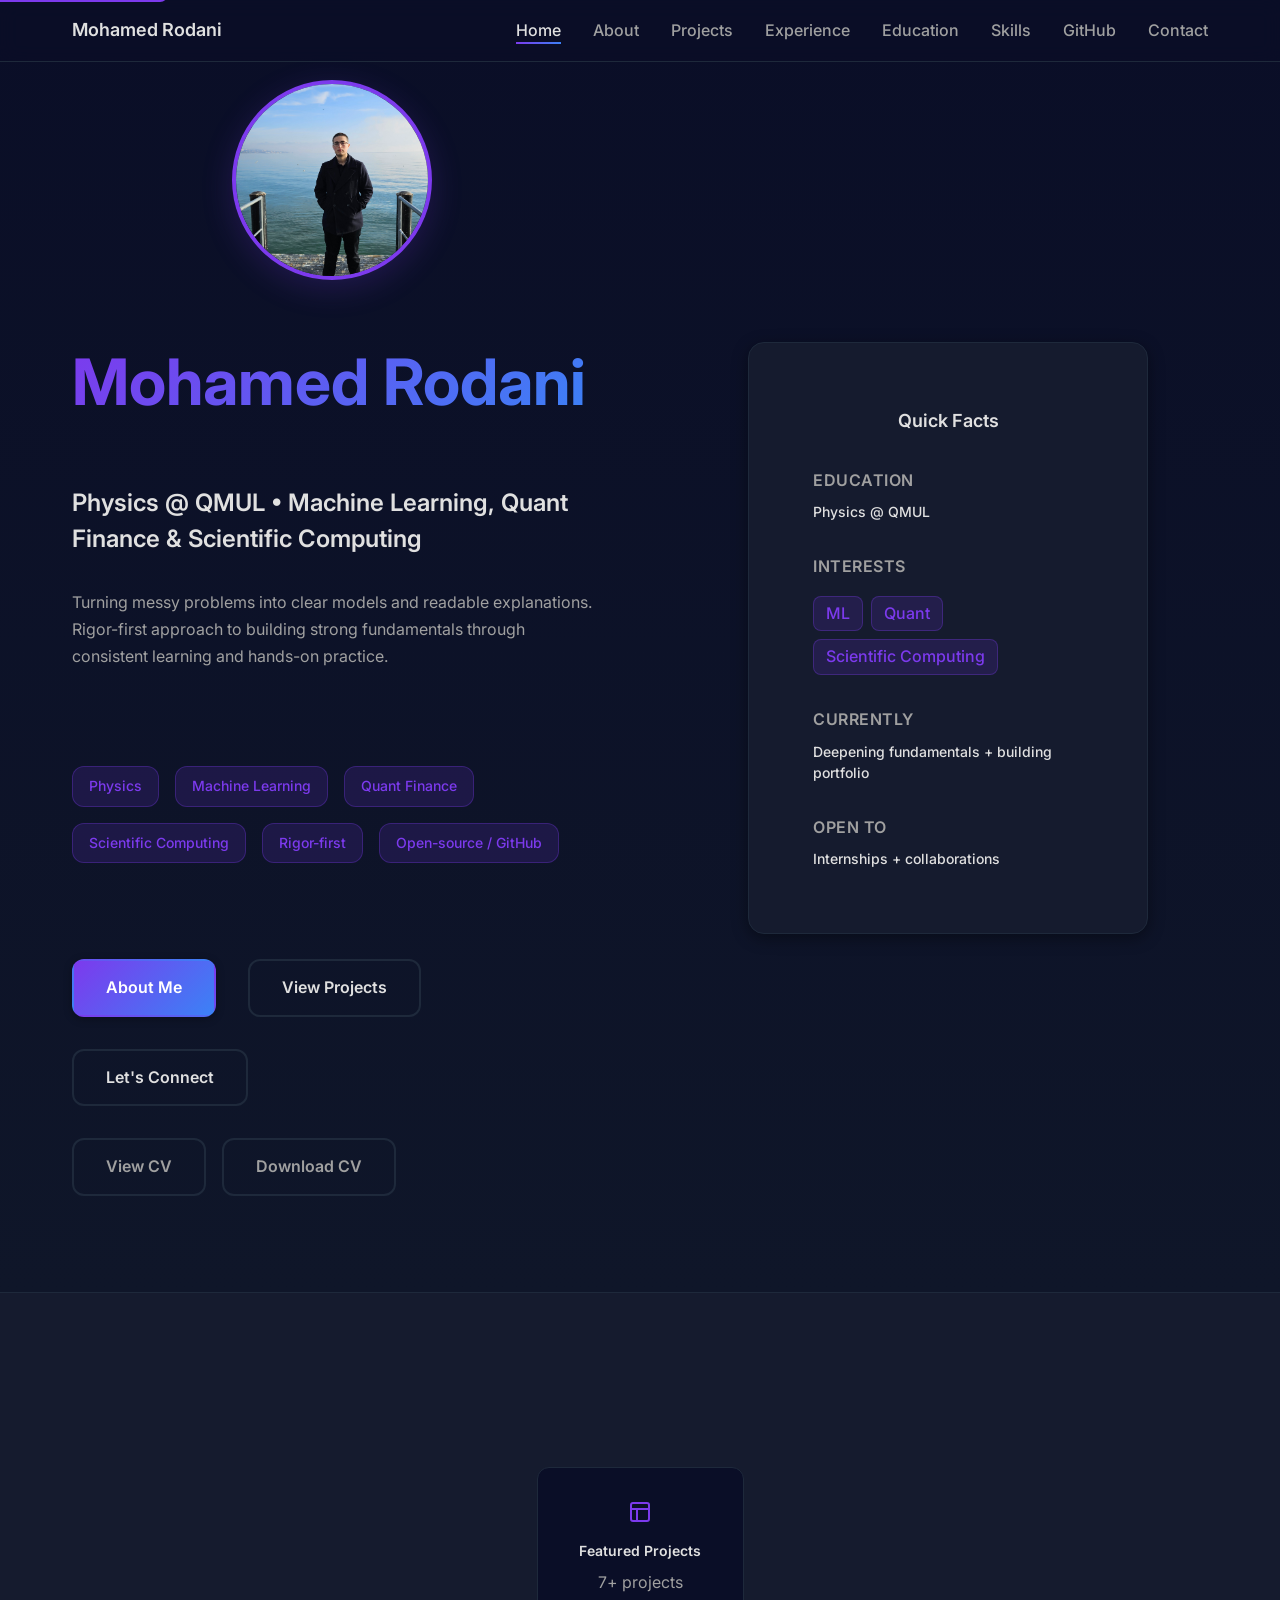
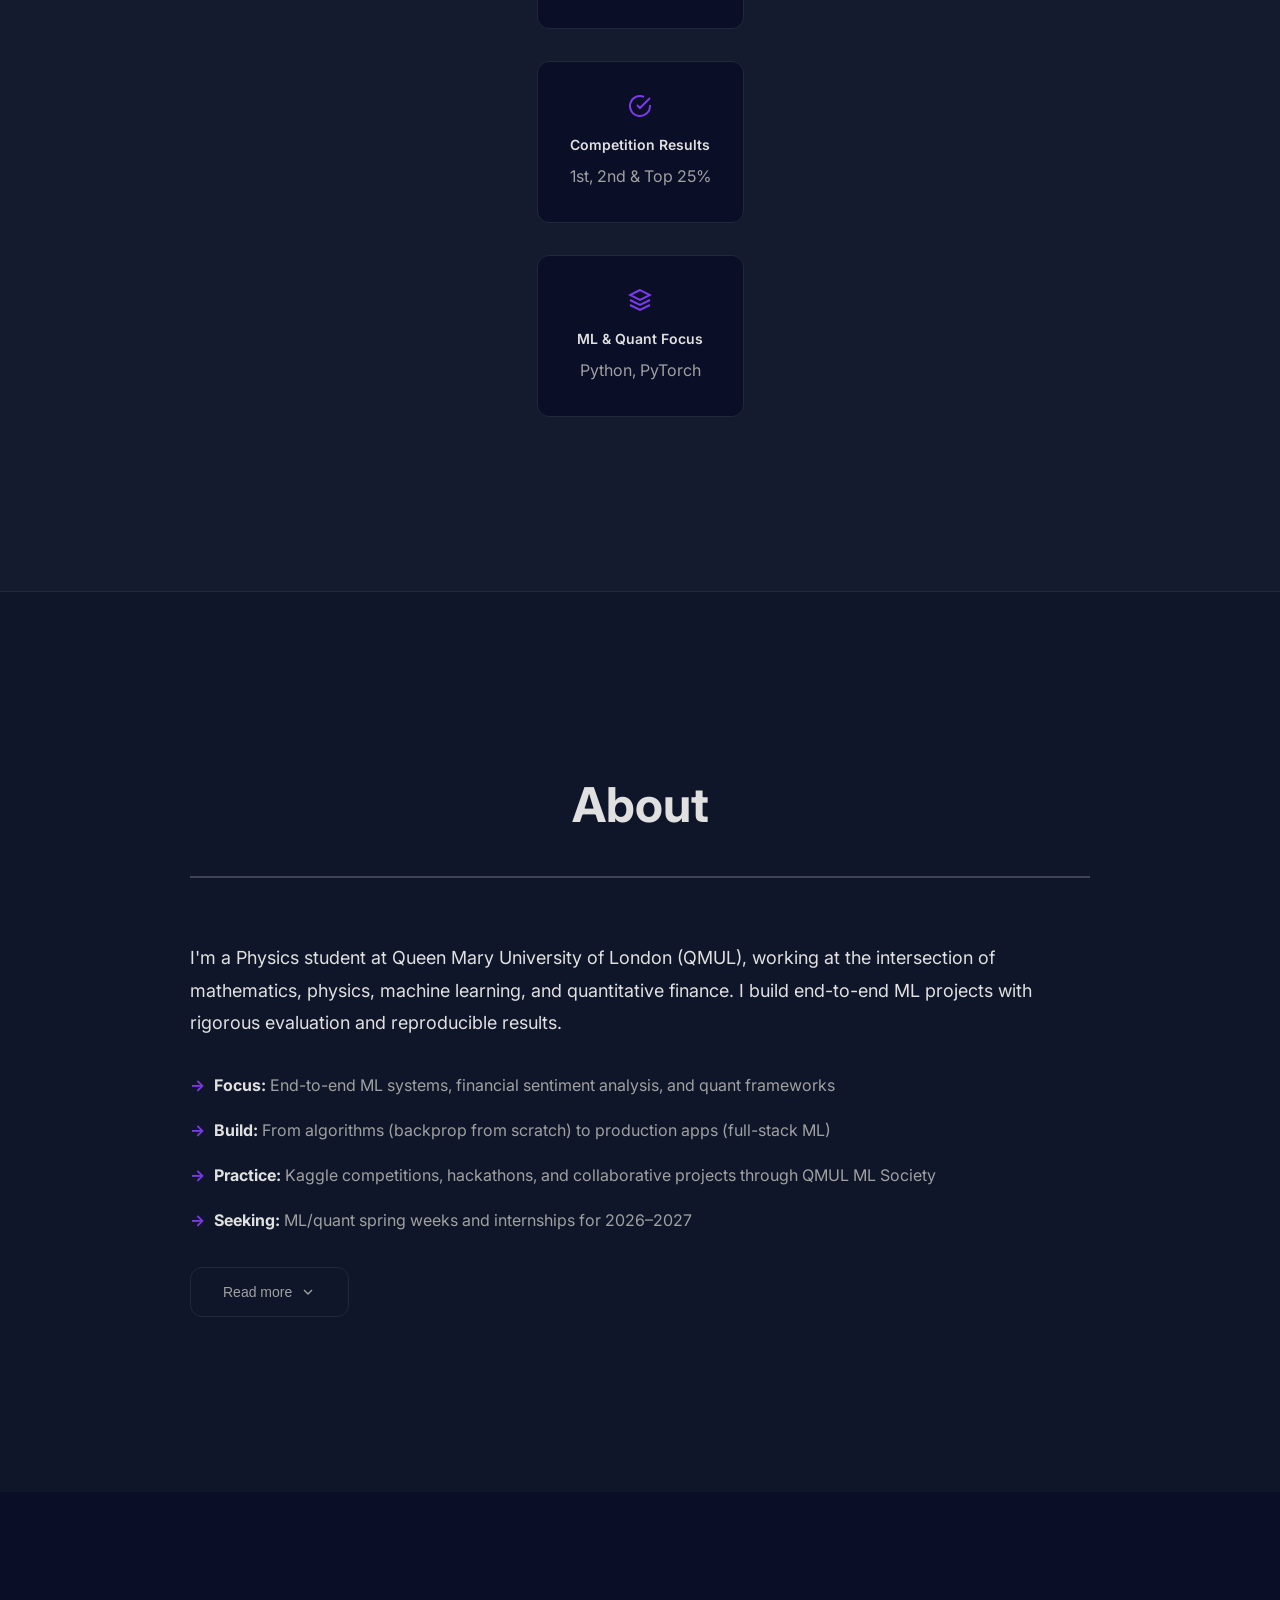
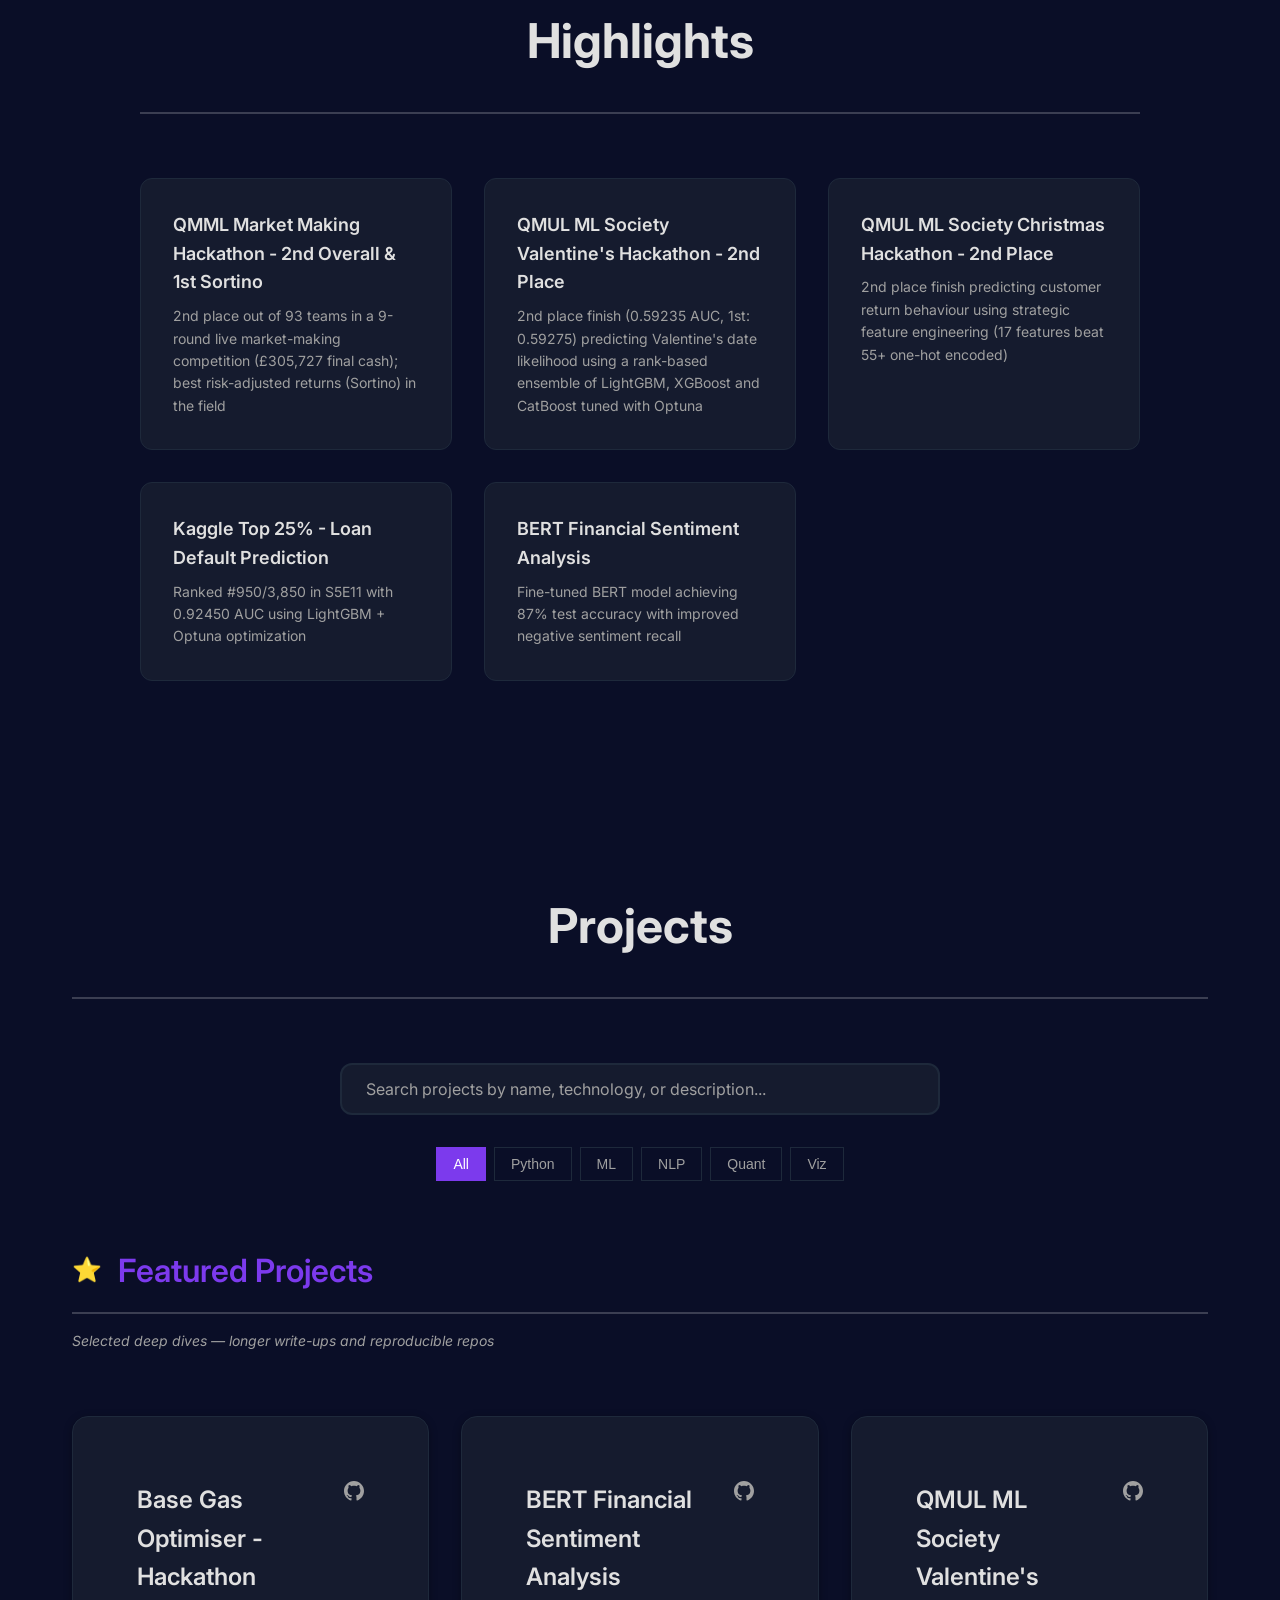
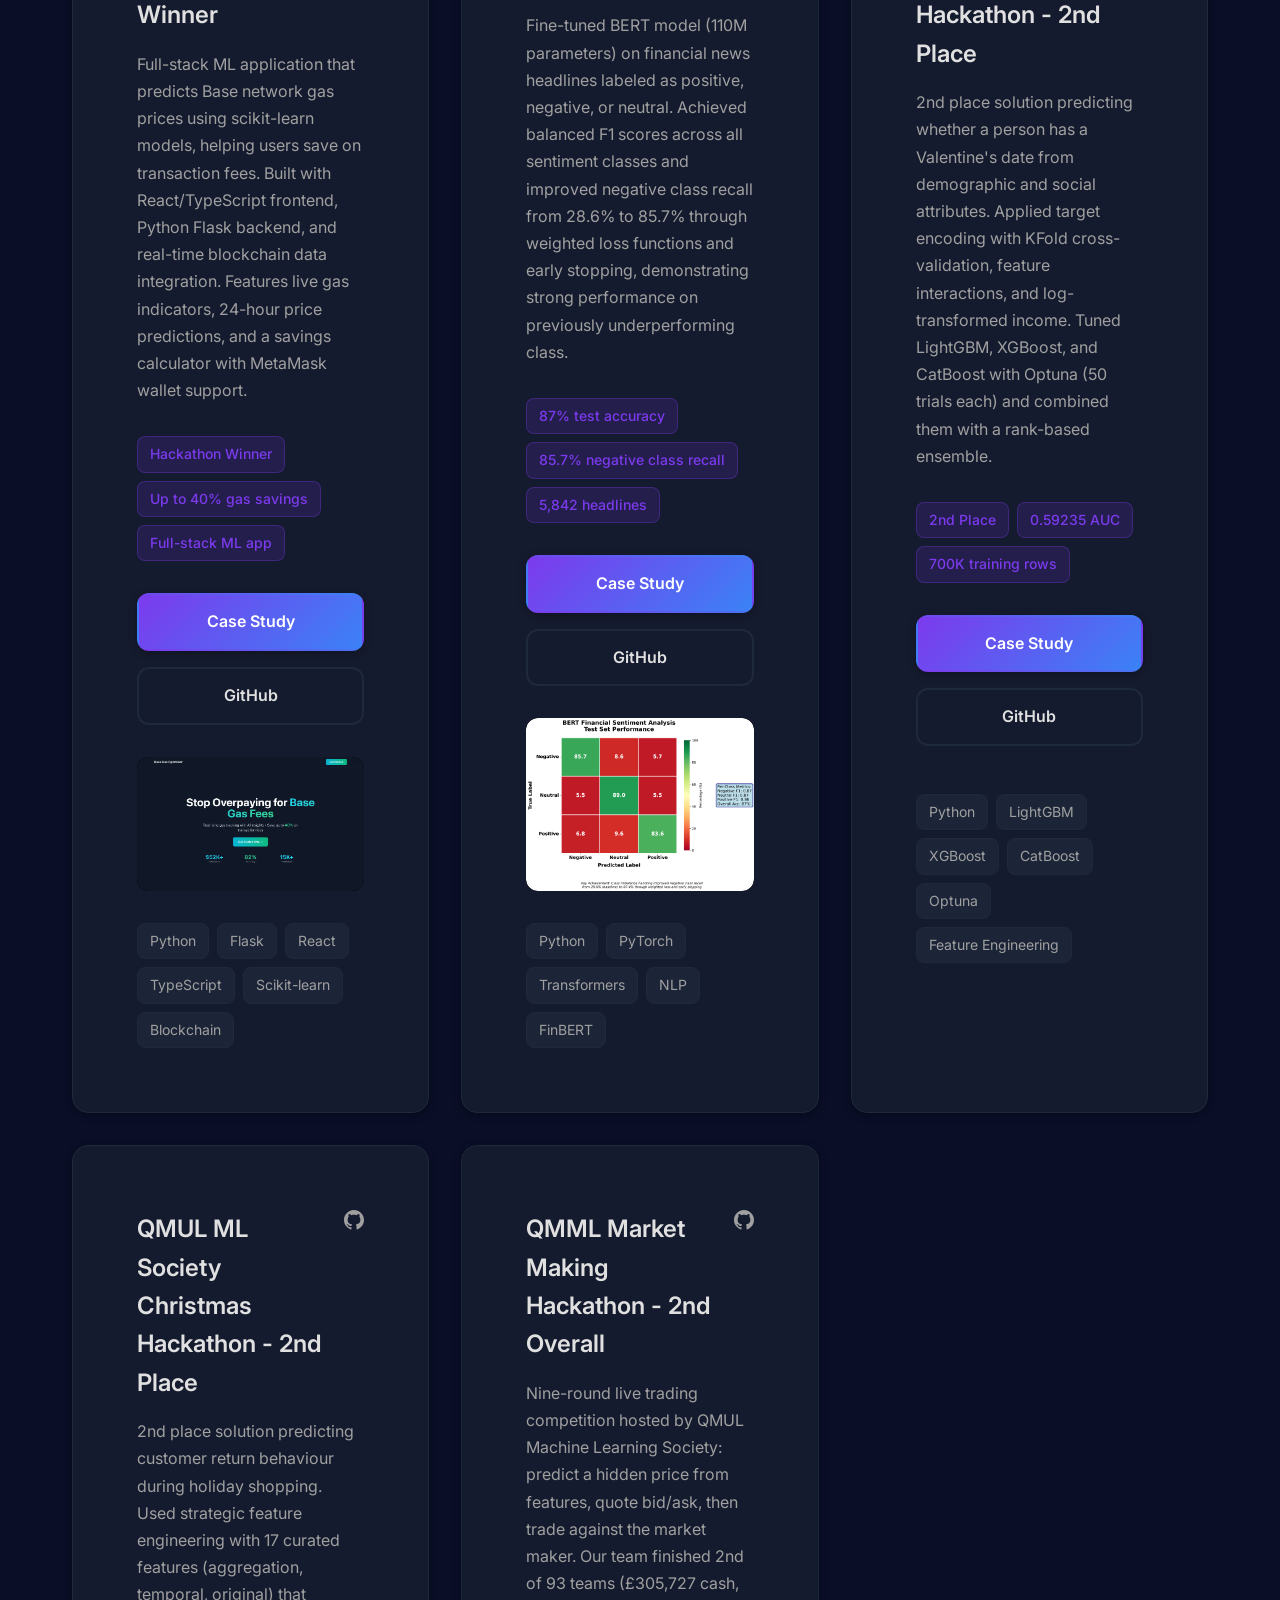
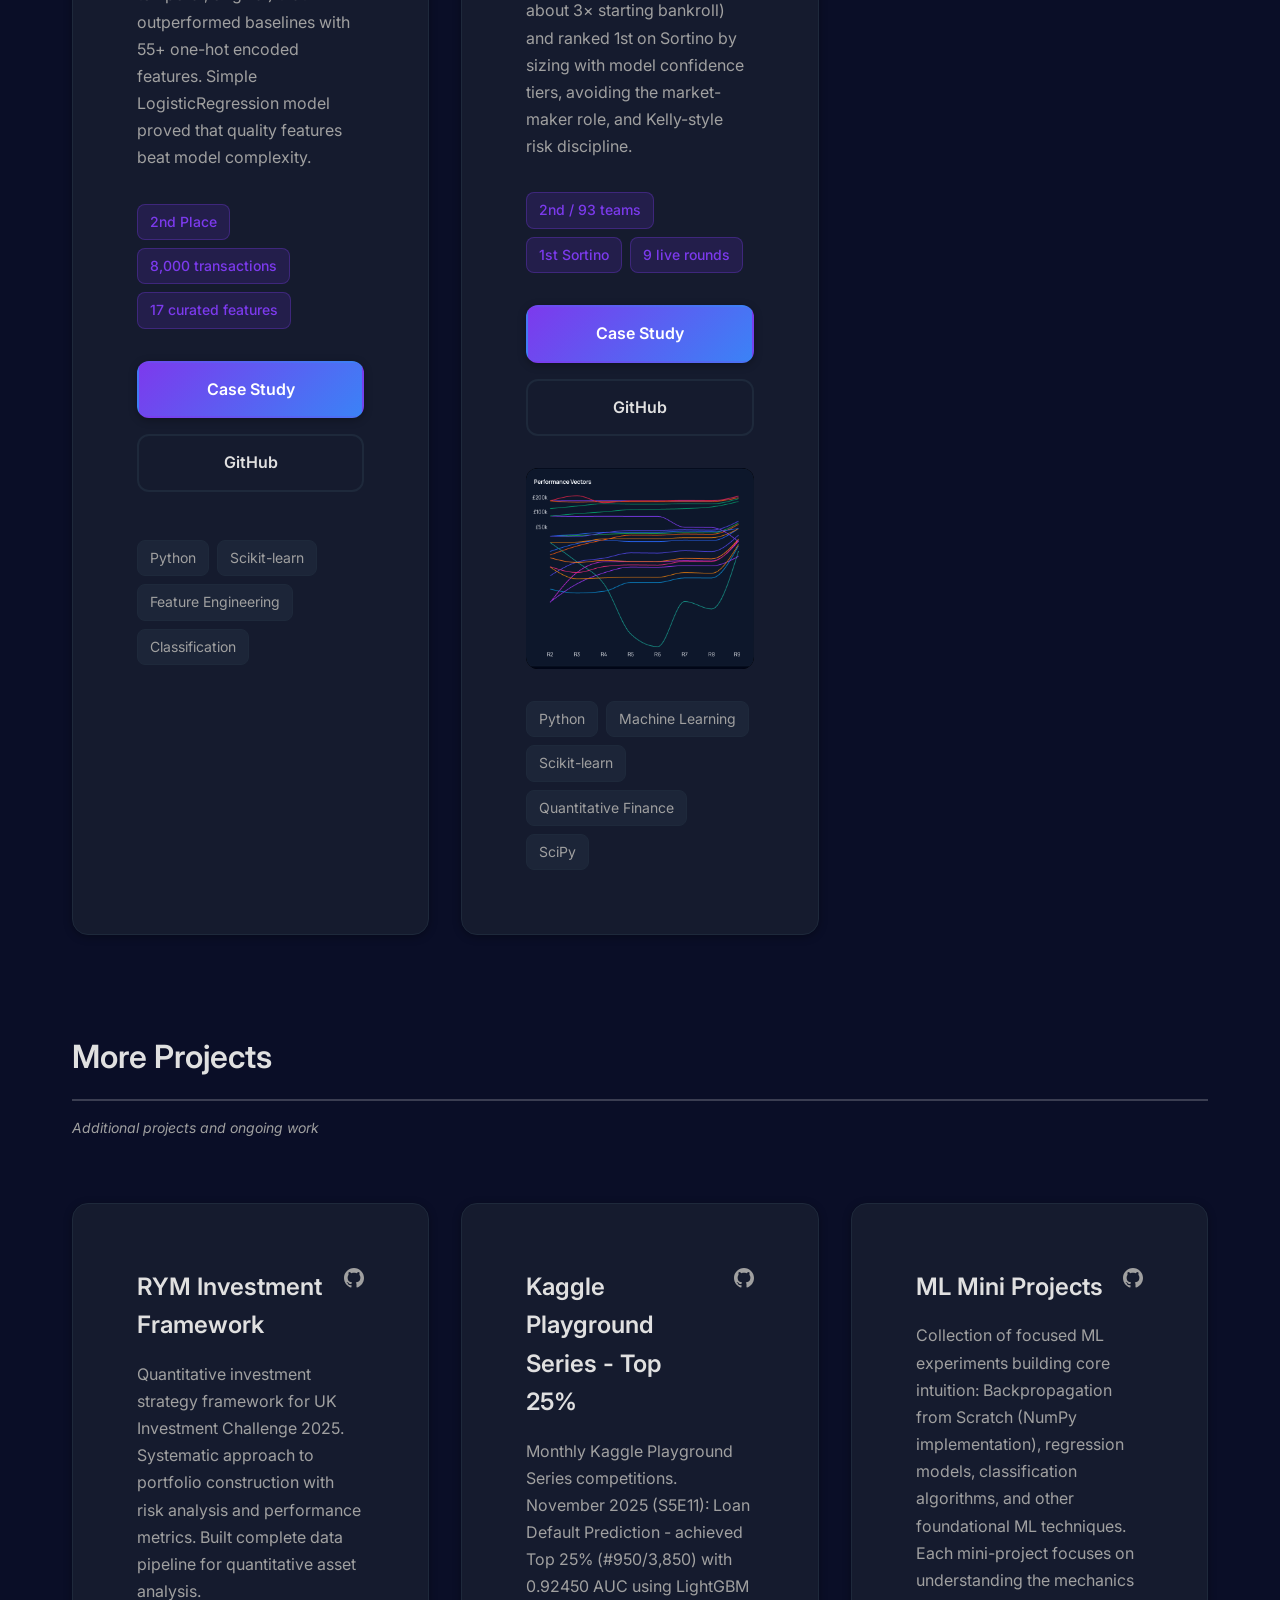
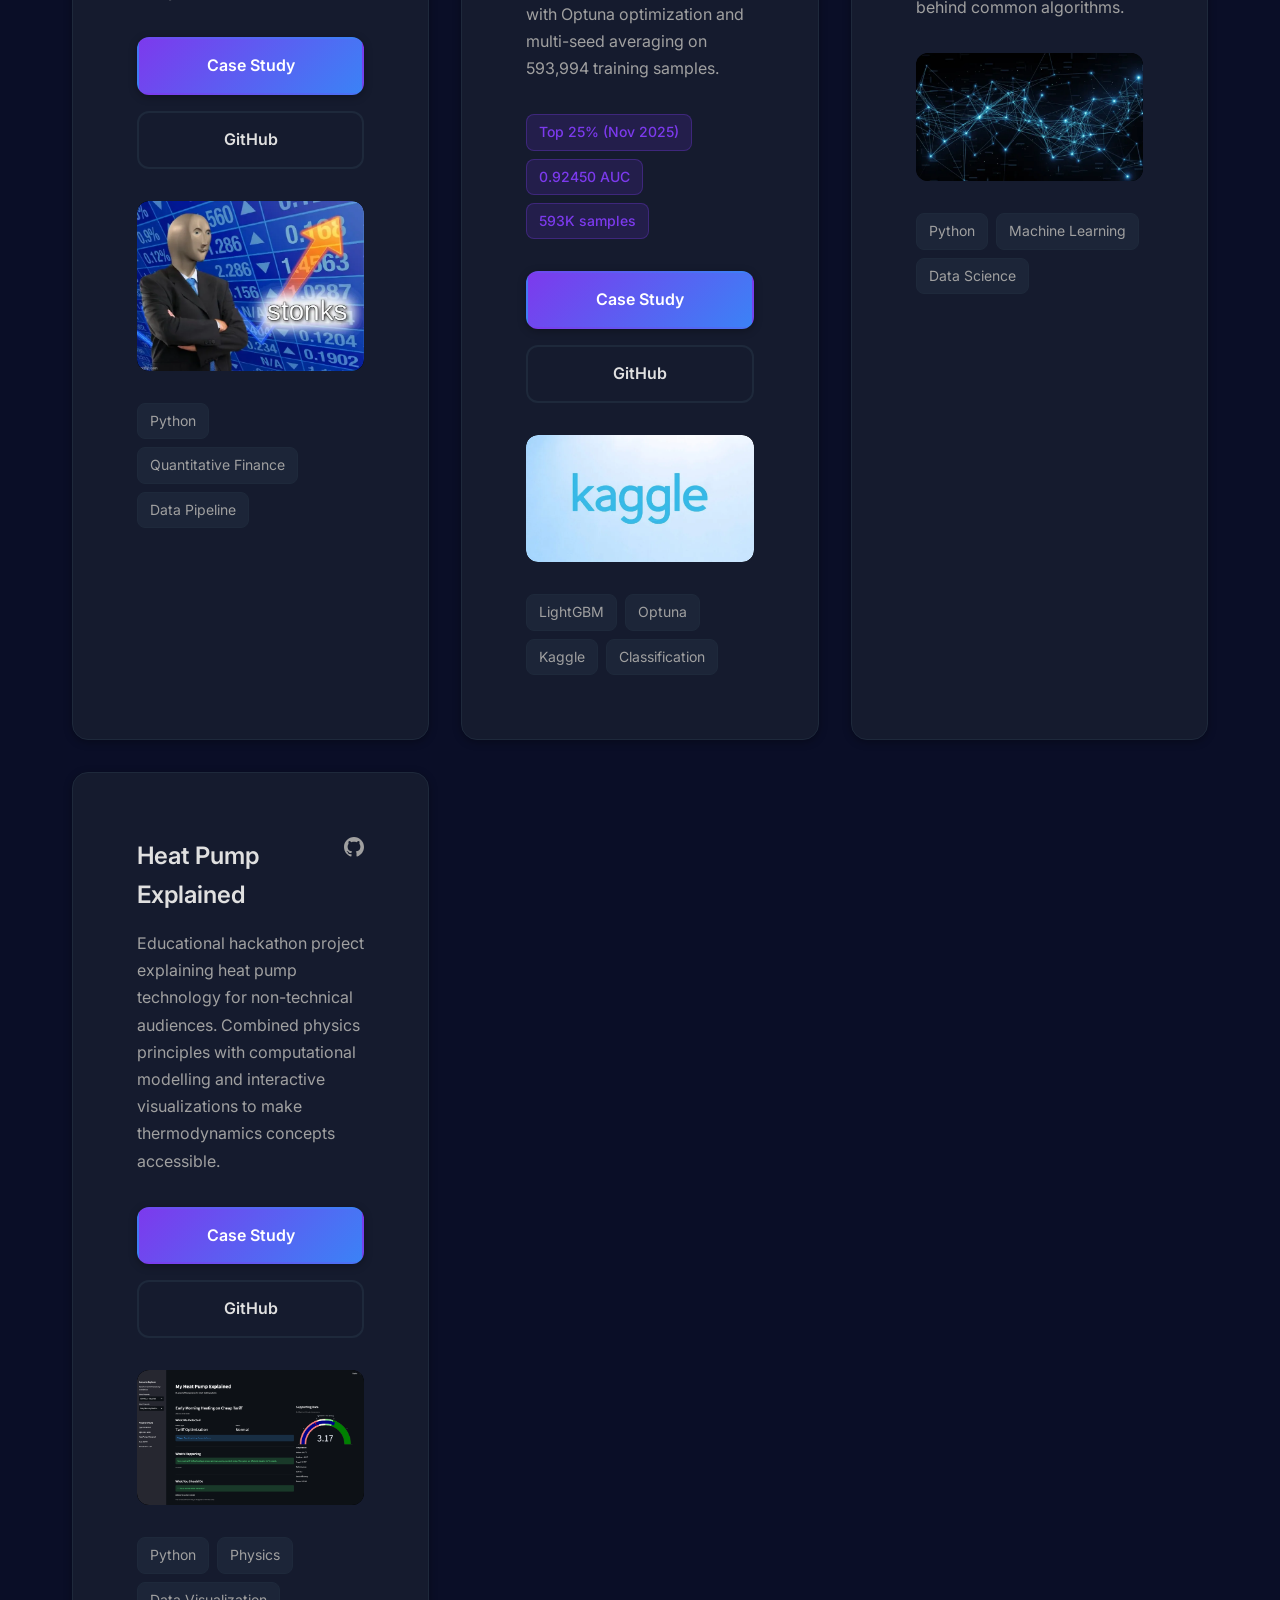
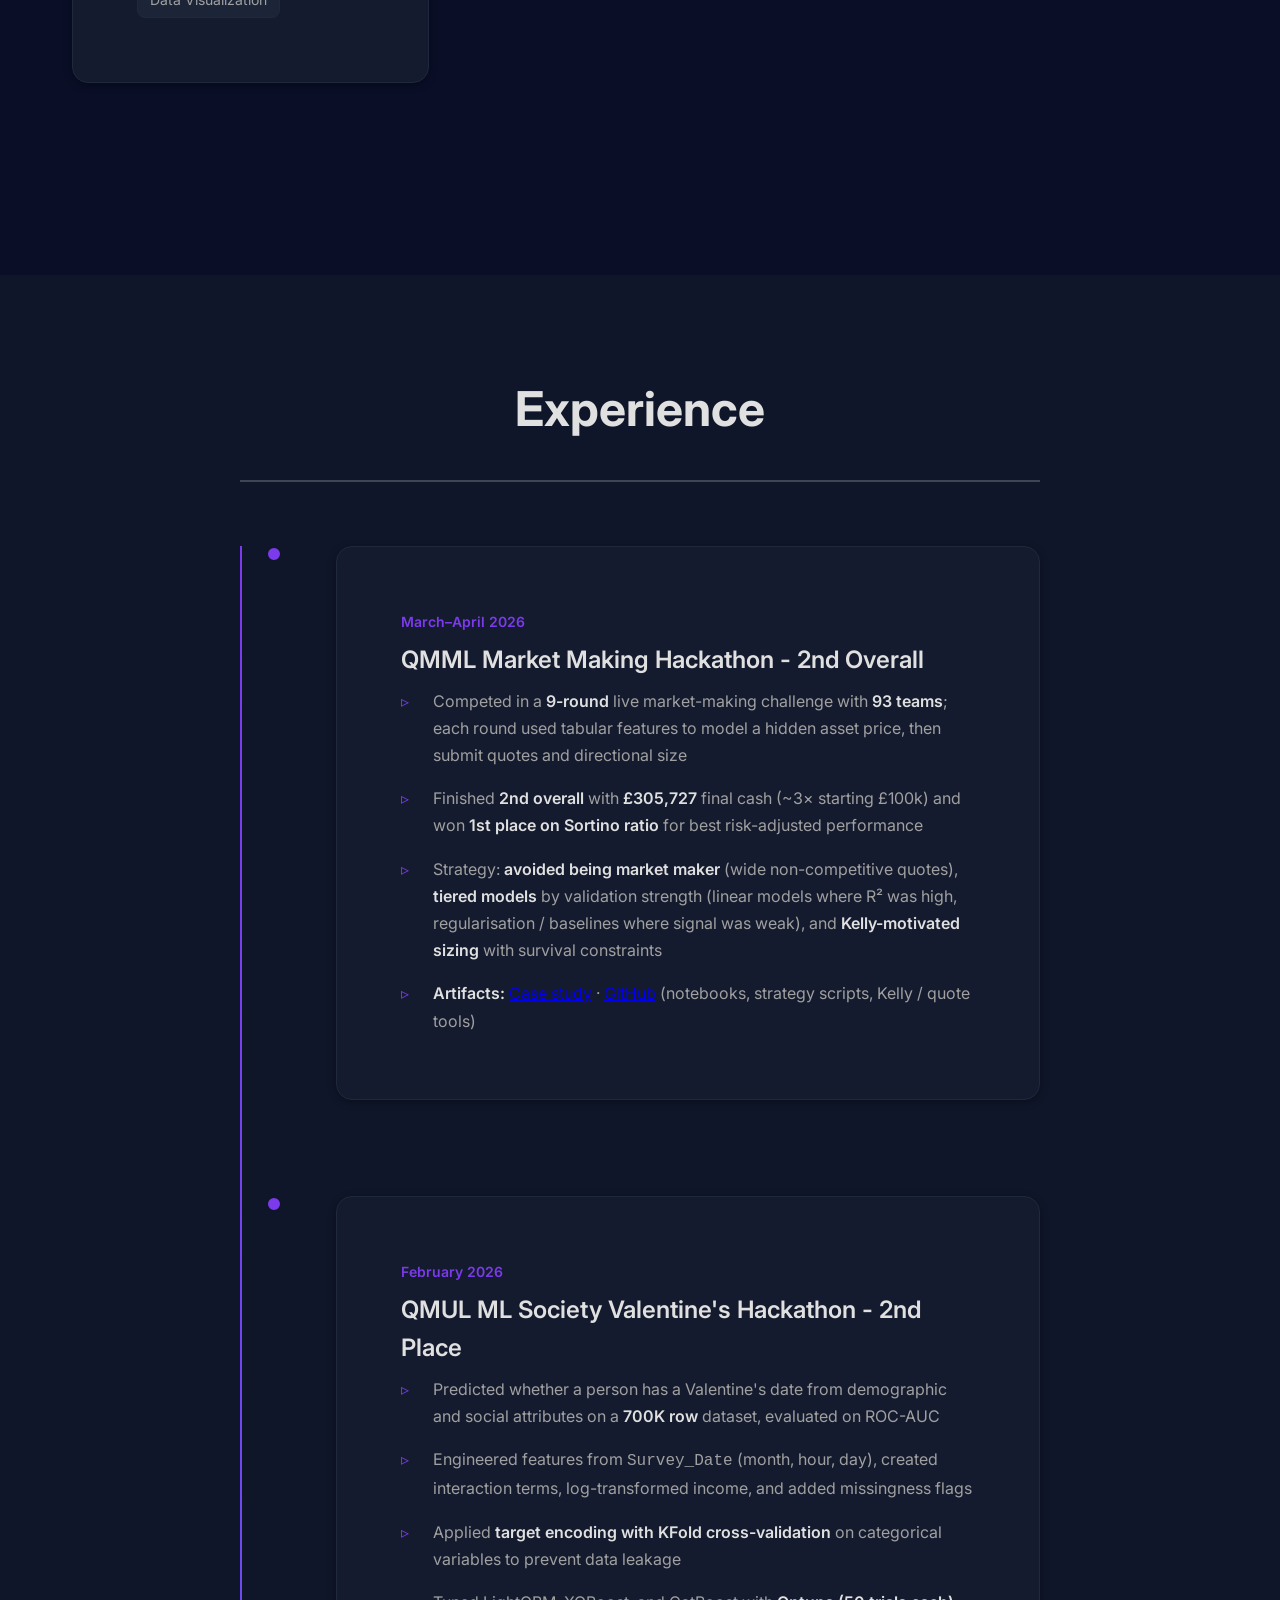
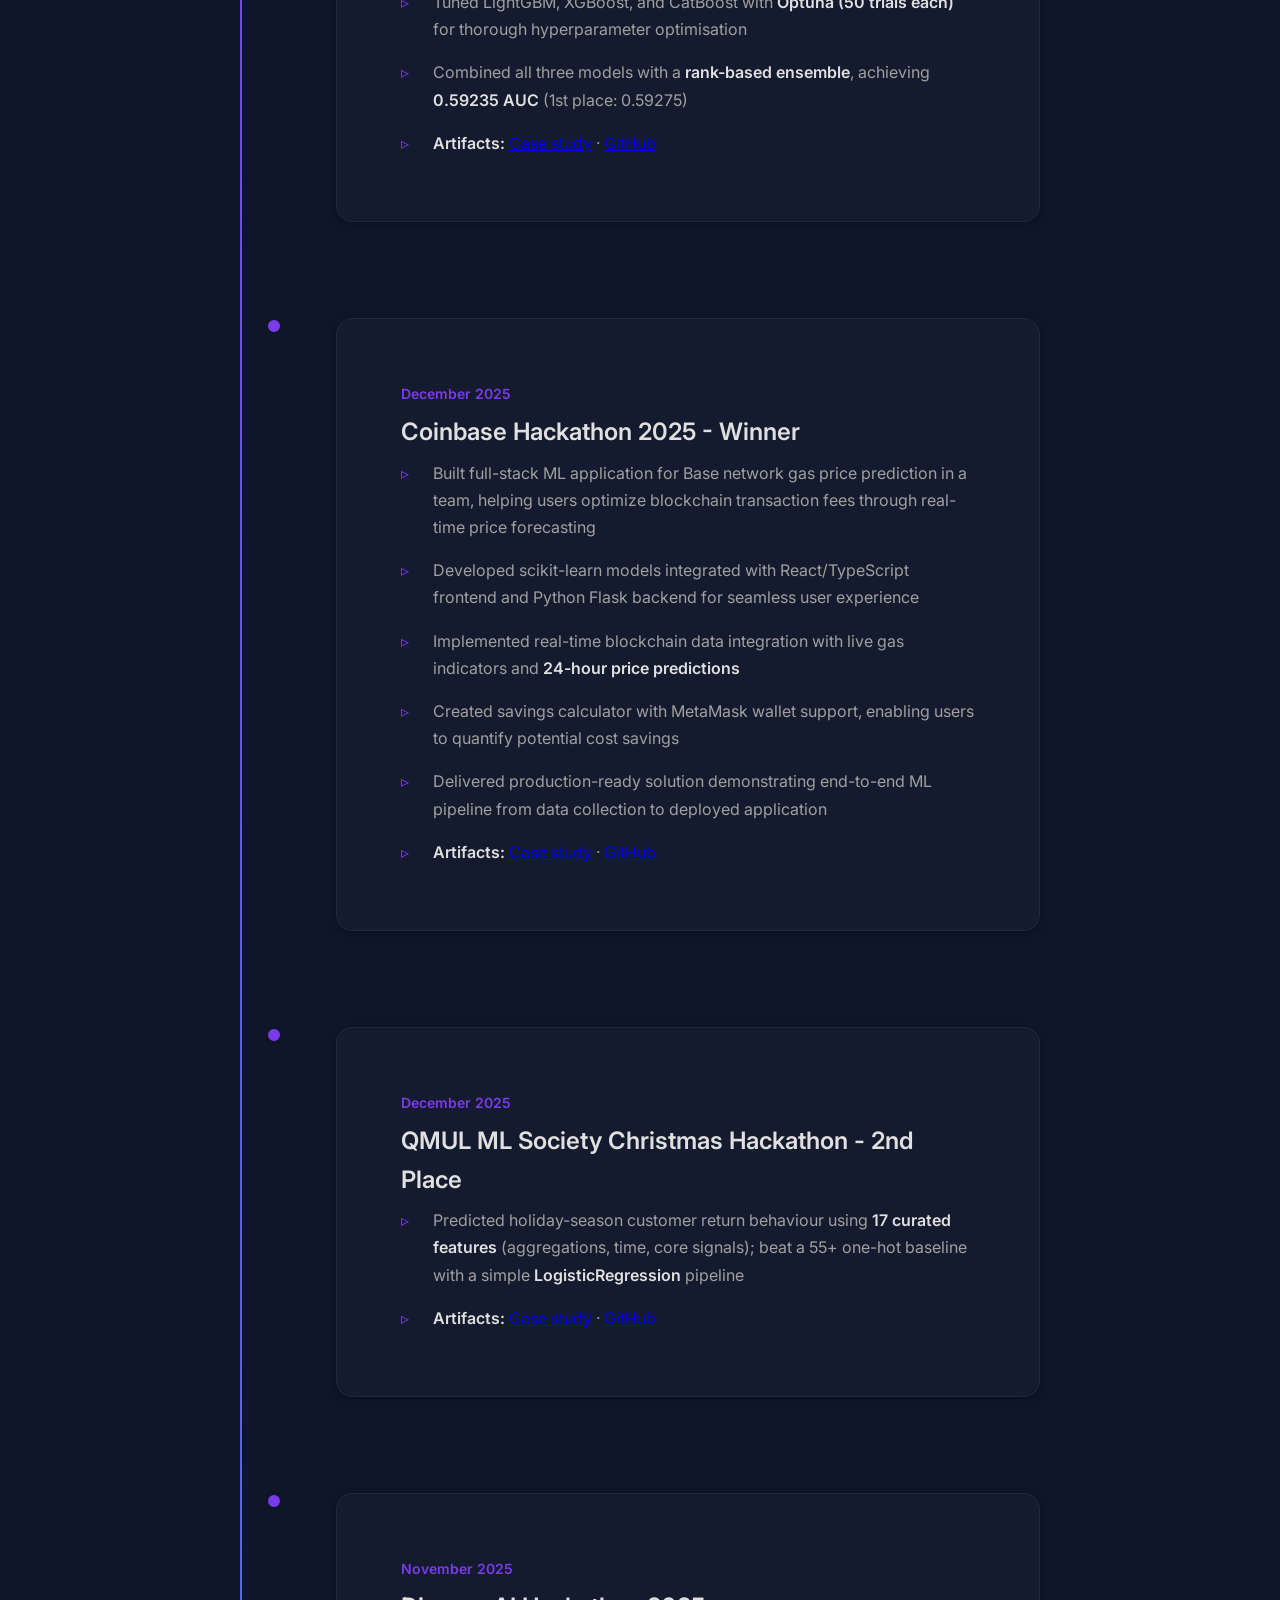
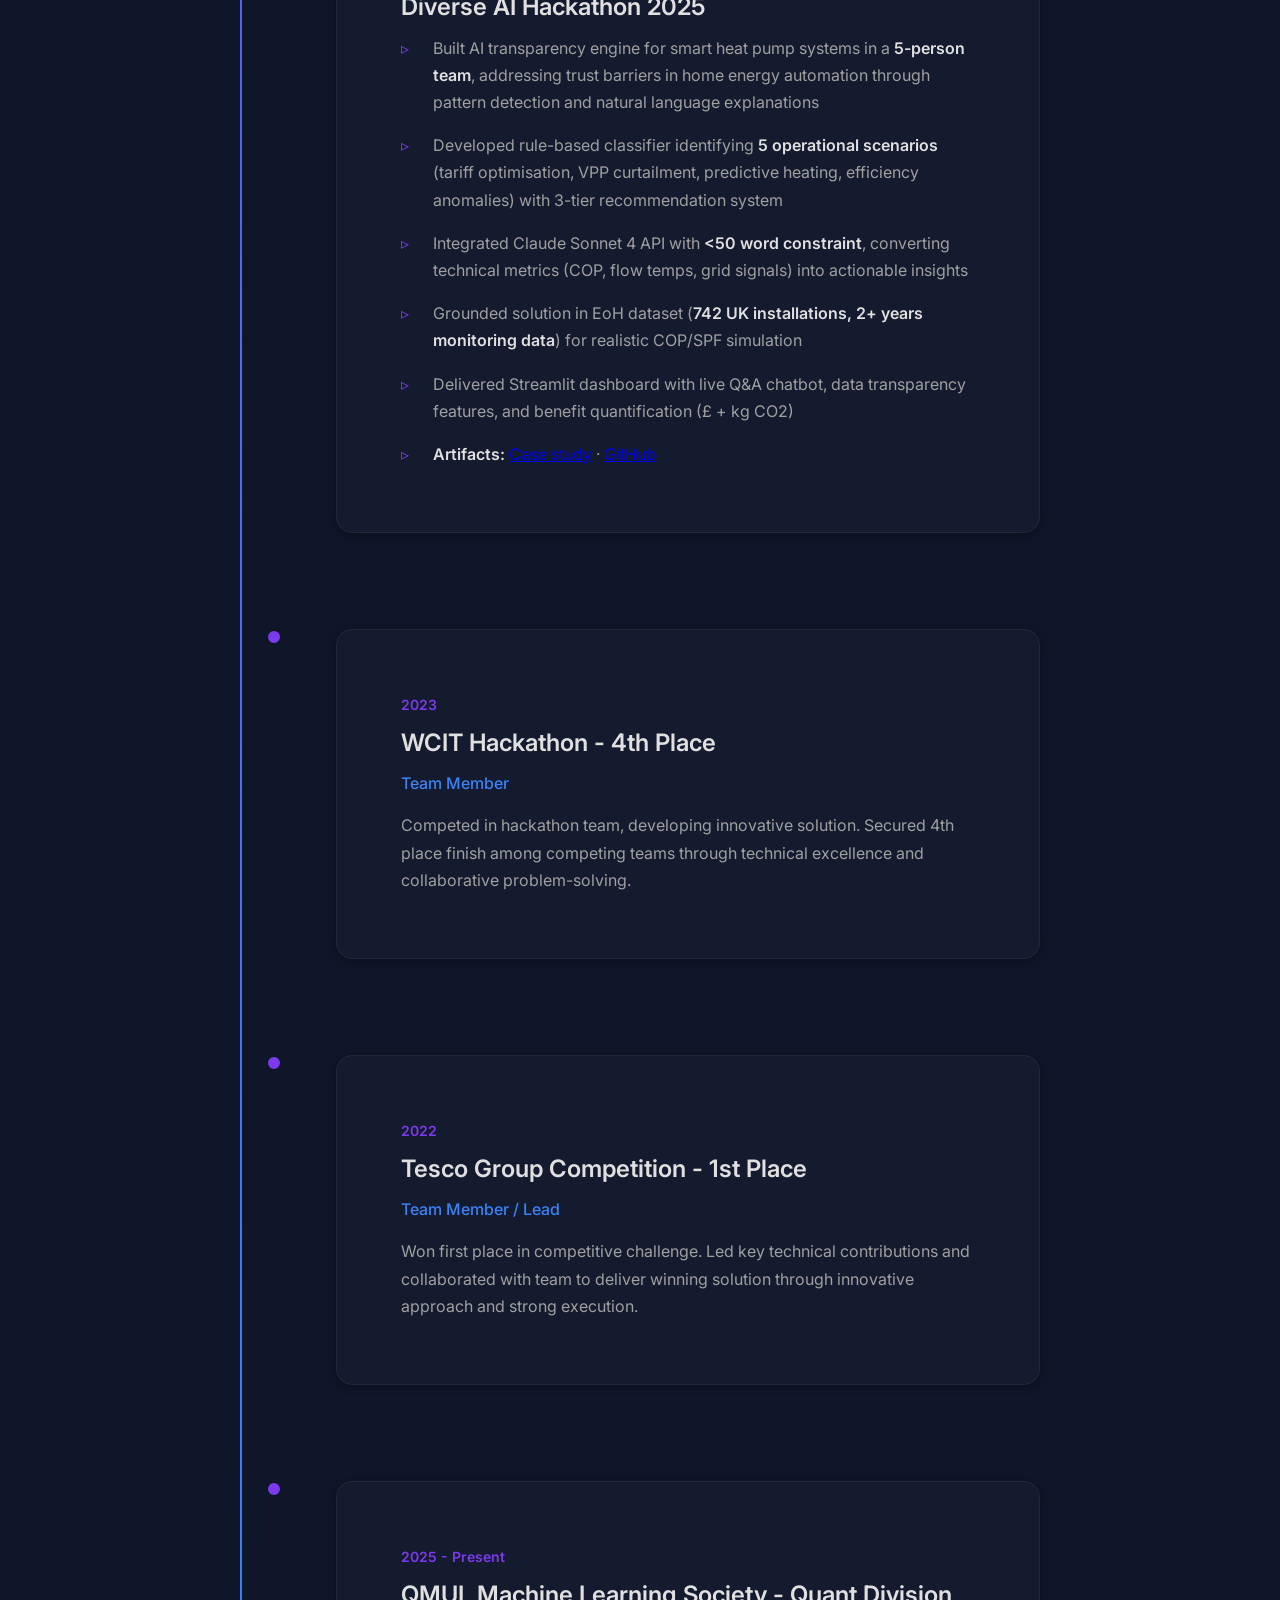
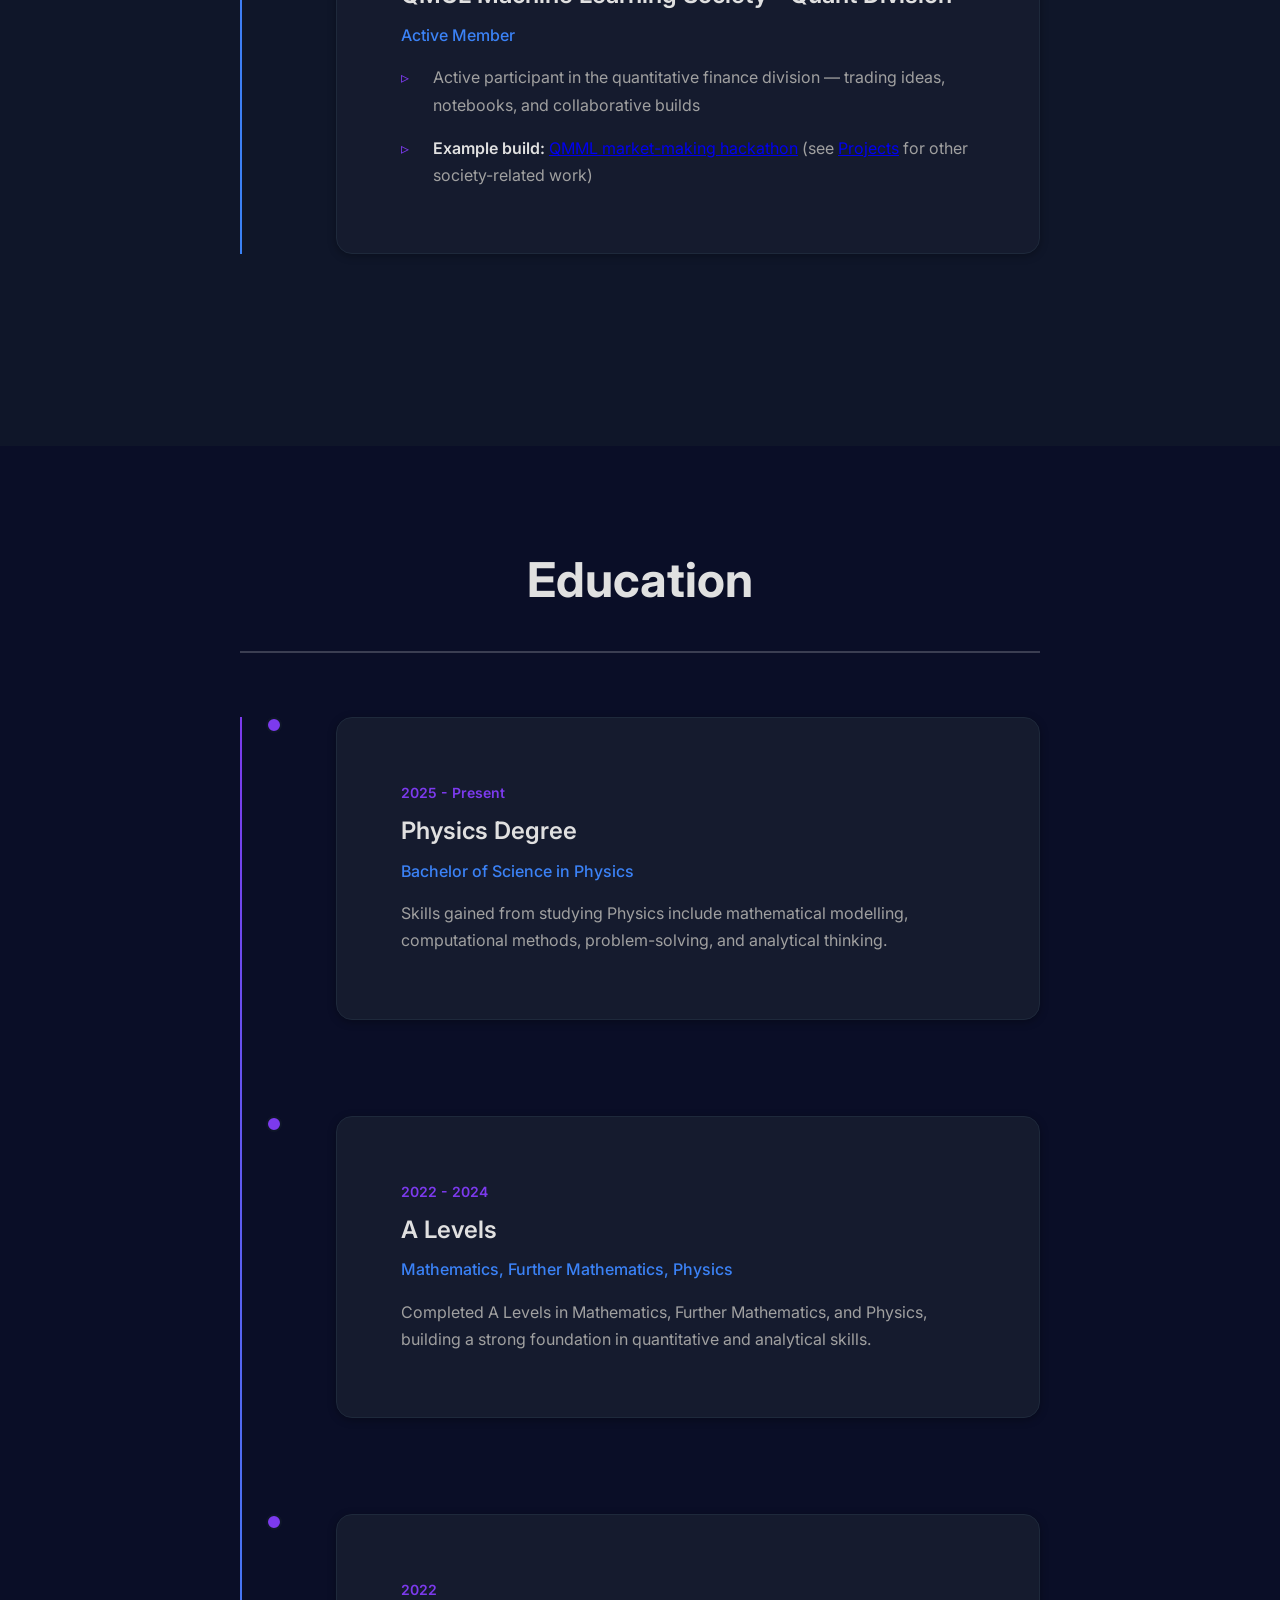
==== commit 9ba53f03: "Use Performance Vectors chart on market-making project card Made-with: Cursor" ====
--- a/index.html
+++ b/index.html
@@ -385,7 +385,7 @@
                             <a href="https://github.com/M-Rodani1/qmml-market-making-hackathon" target="_blank" class="btn btn-secondary" rel="noopener noreferrer">GitHub</a>
                         </div>
                         <div class="project-media">
-                            <img src="assets/qmml-market-making-card.svg" alt="QMML Market Making — bid/ask spread schematic and equity path" class="project-image" loading="lazy" onclick="openLightbox('assets/qmml-market-making-card.svg', 'QMML Market Making Hackathon')">
+                            <img src="assets/qmml-market-making-performance-vectors.png" alt="Performance Vectors chart — competitor bankrolls across hackathon rounds R2–R9" class="project-image" loading="lazy" onclick="openLightbox('assets/qmml-market-making-performance-vectors.png', 'QMML Market Making — Performance Vectors')">
                         </div>
                         <div class="project-tech">
                             <span class="tech-badge">Python</span>
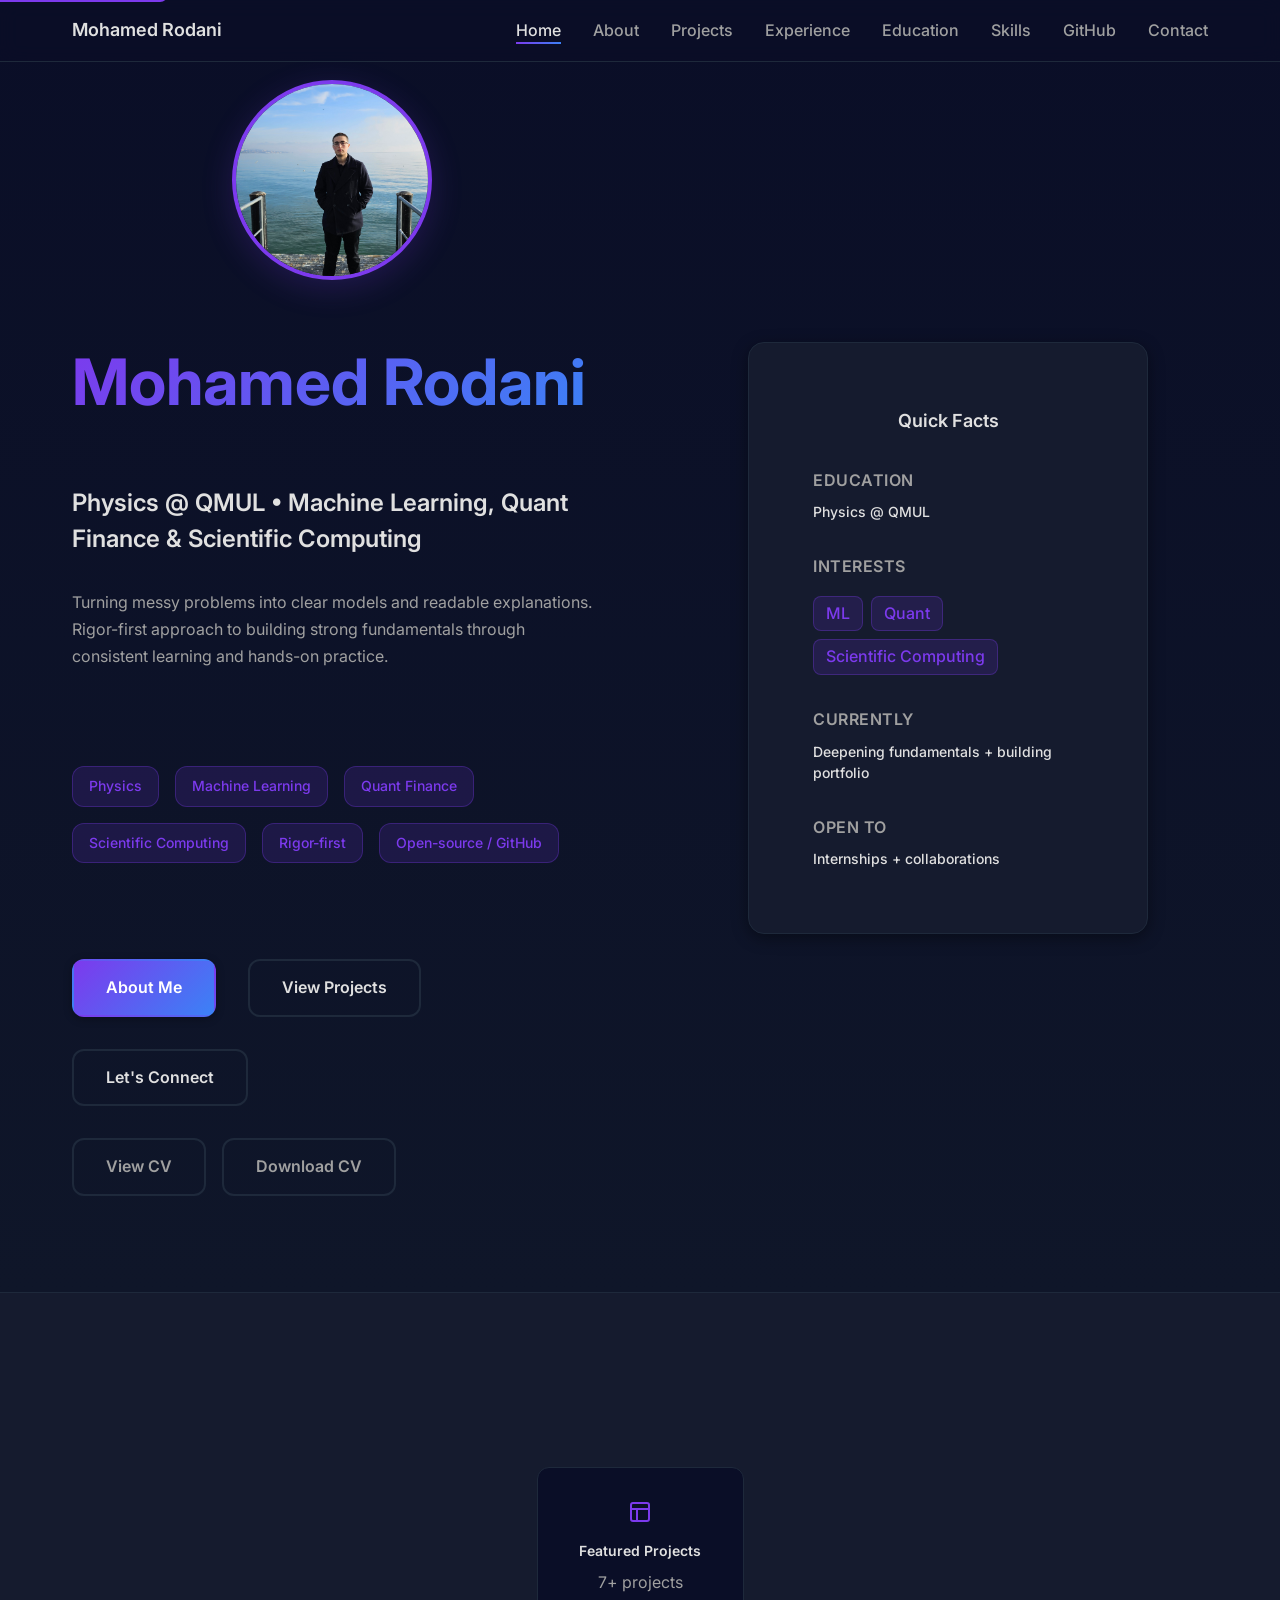
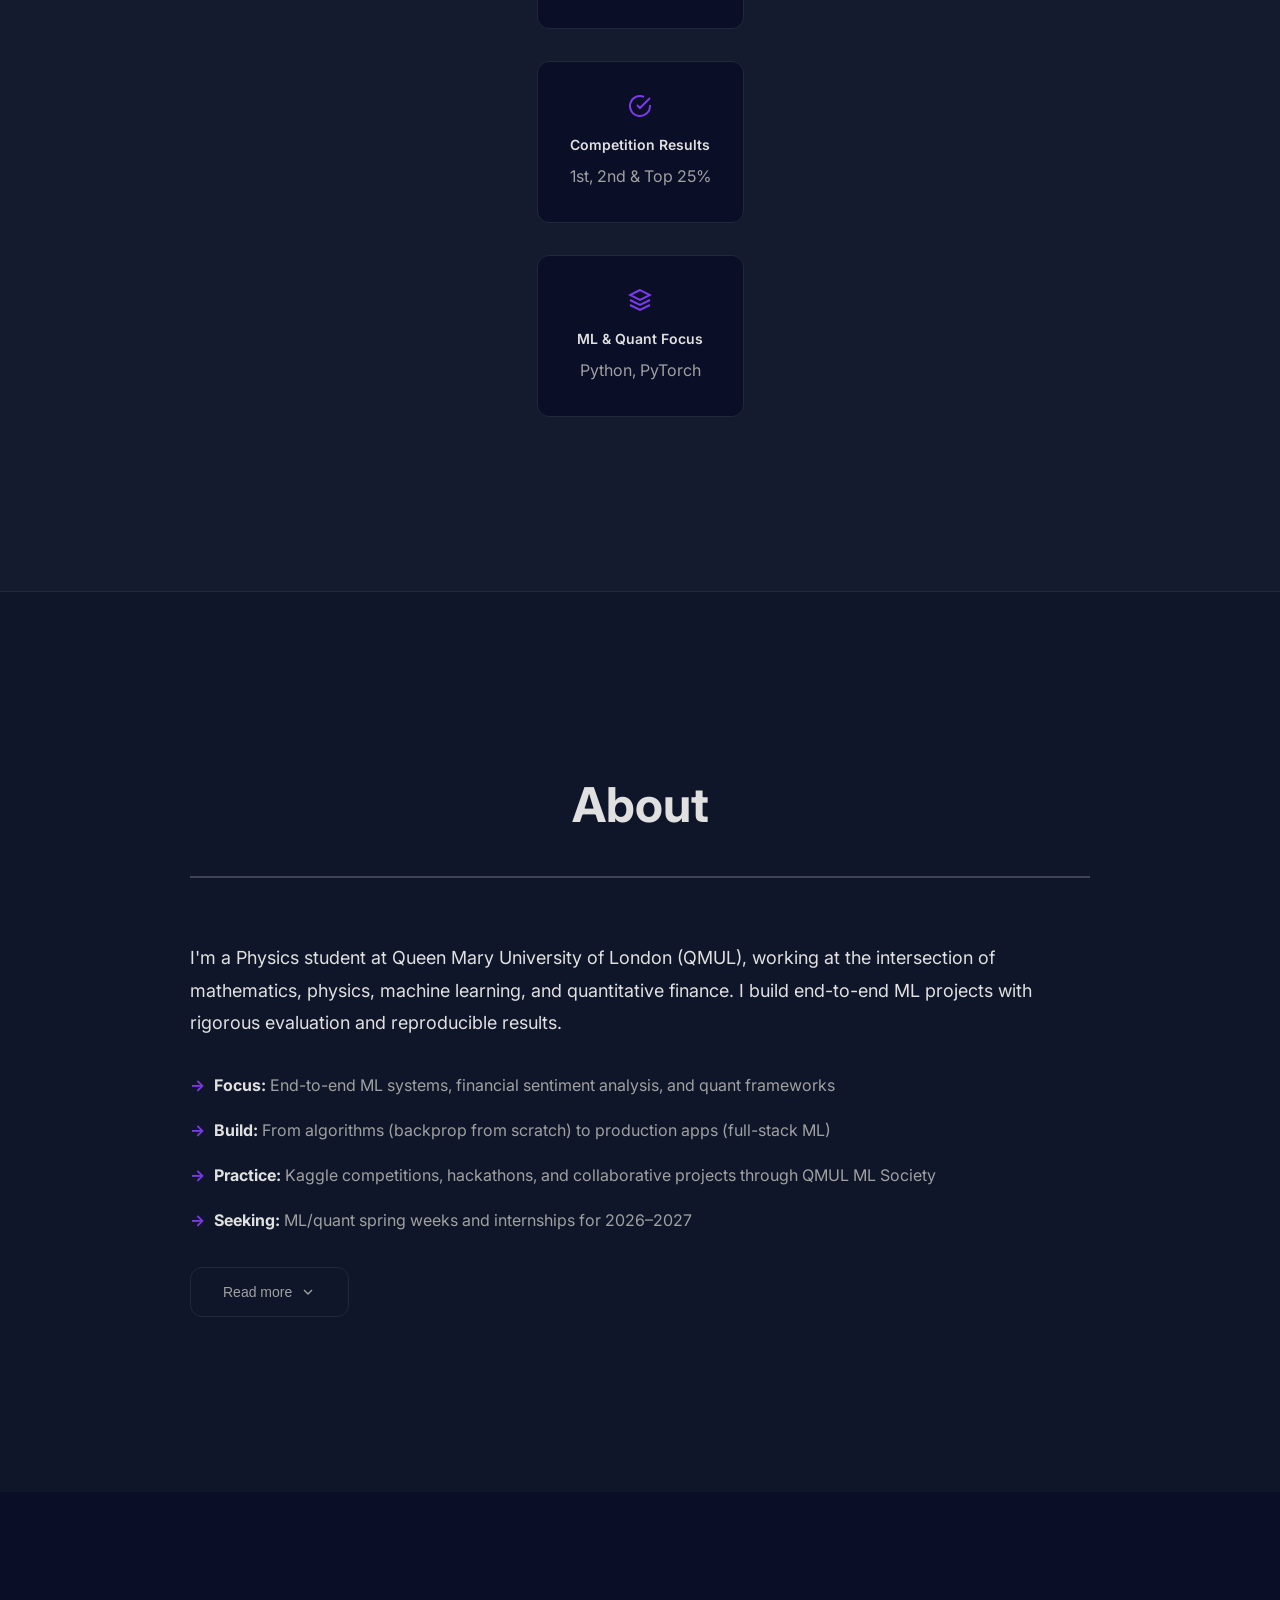
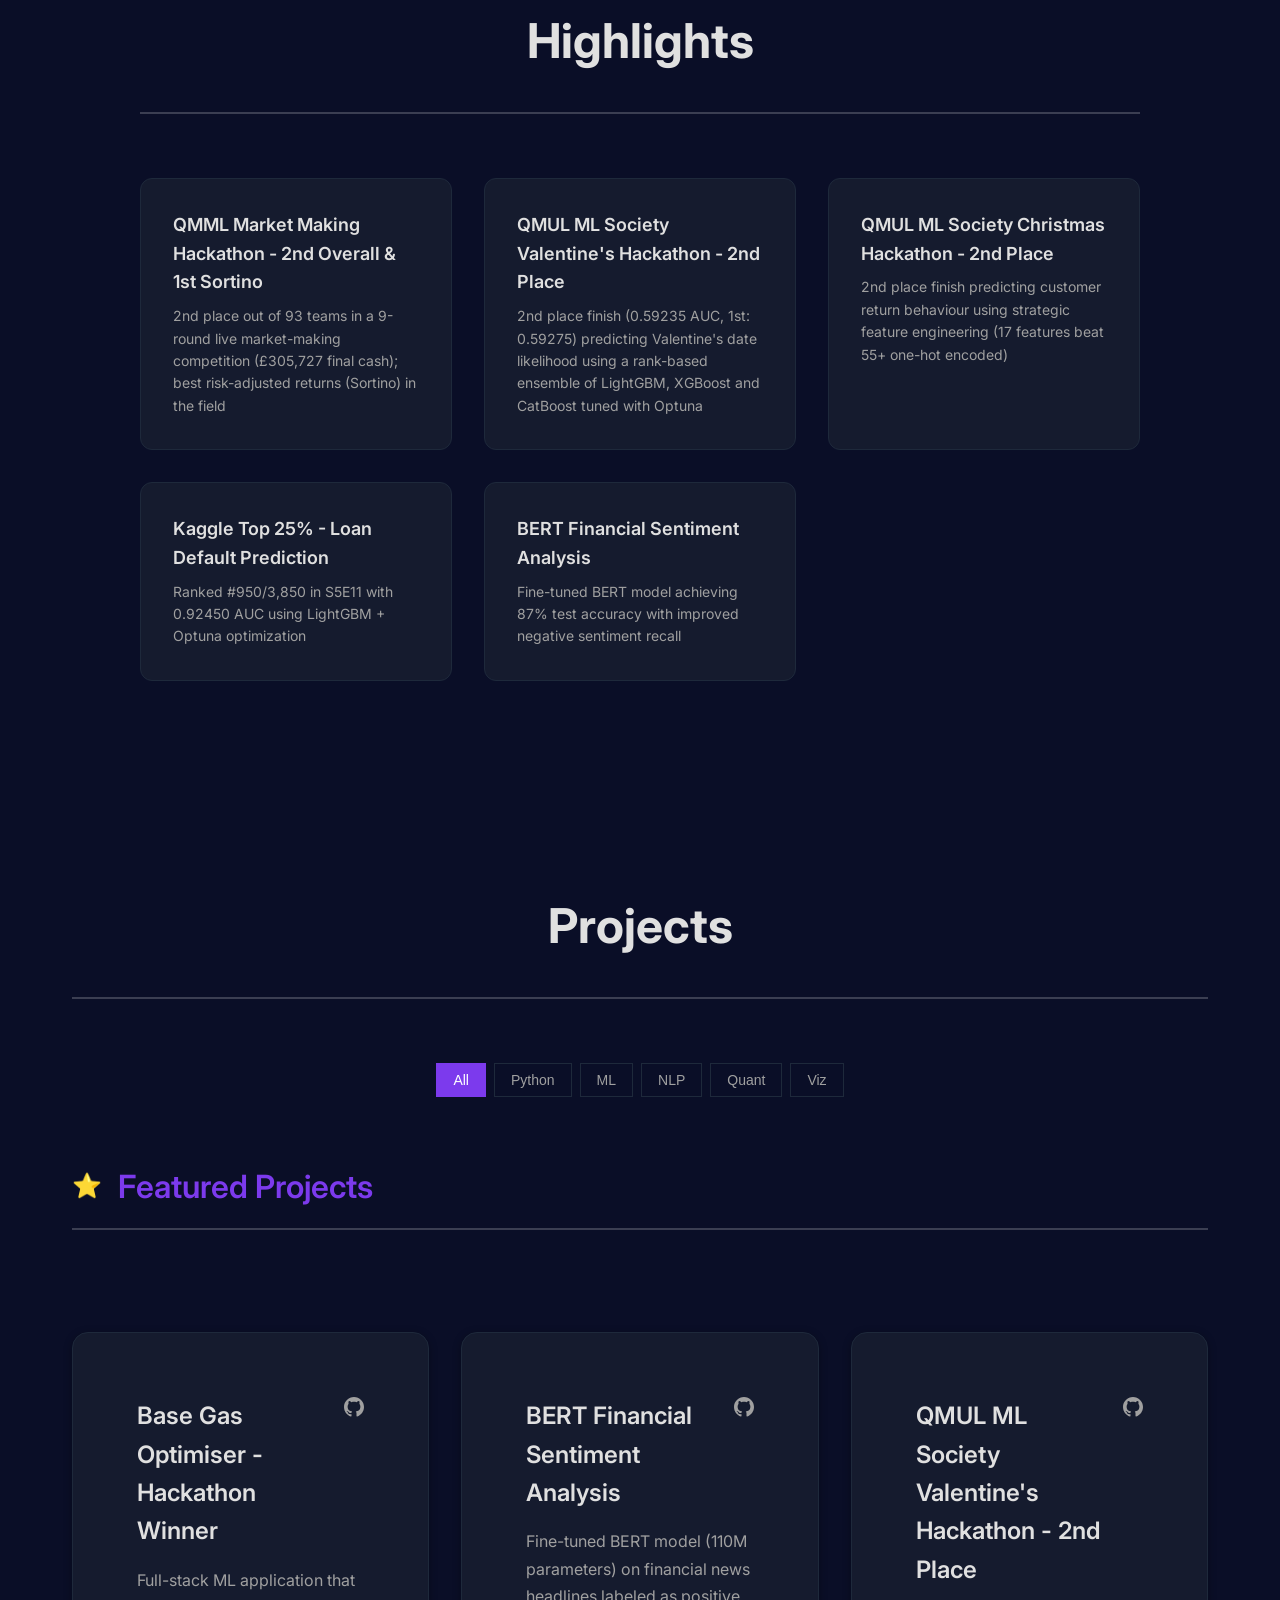
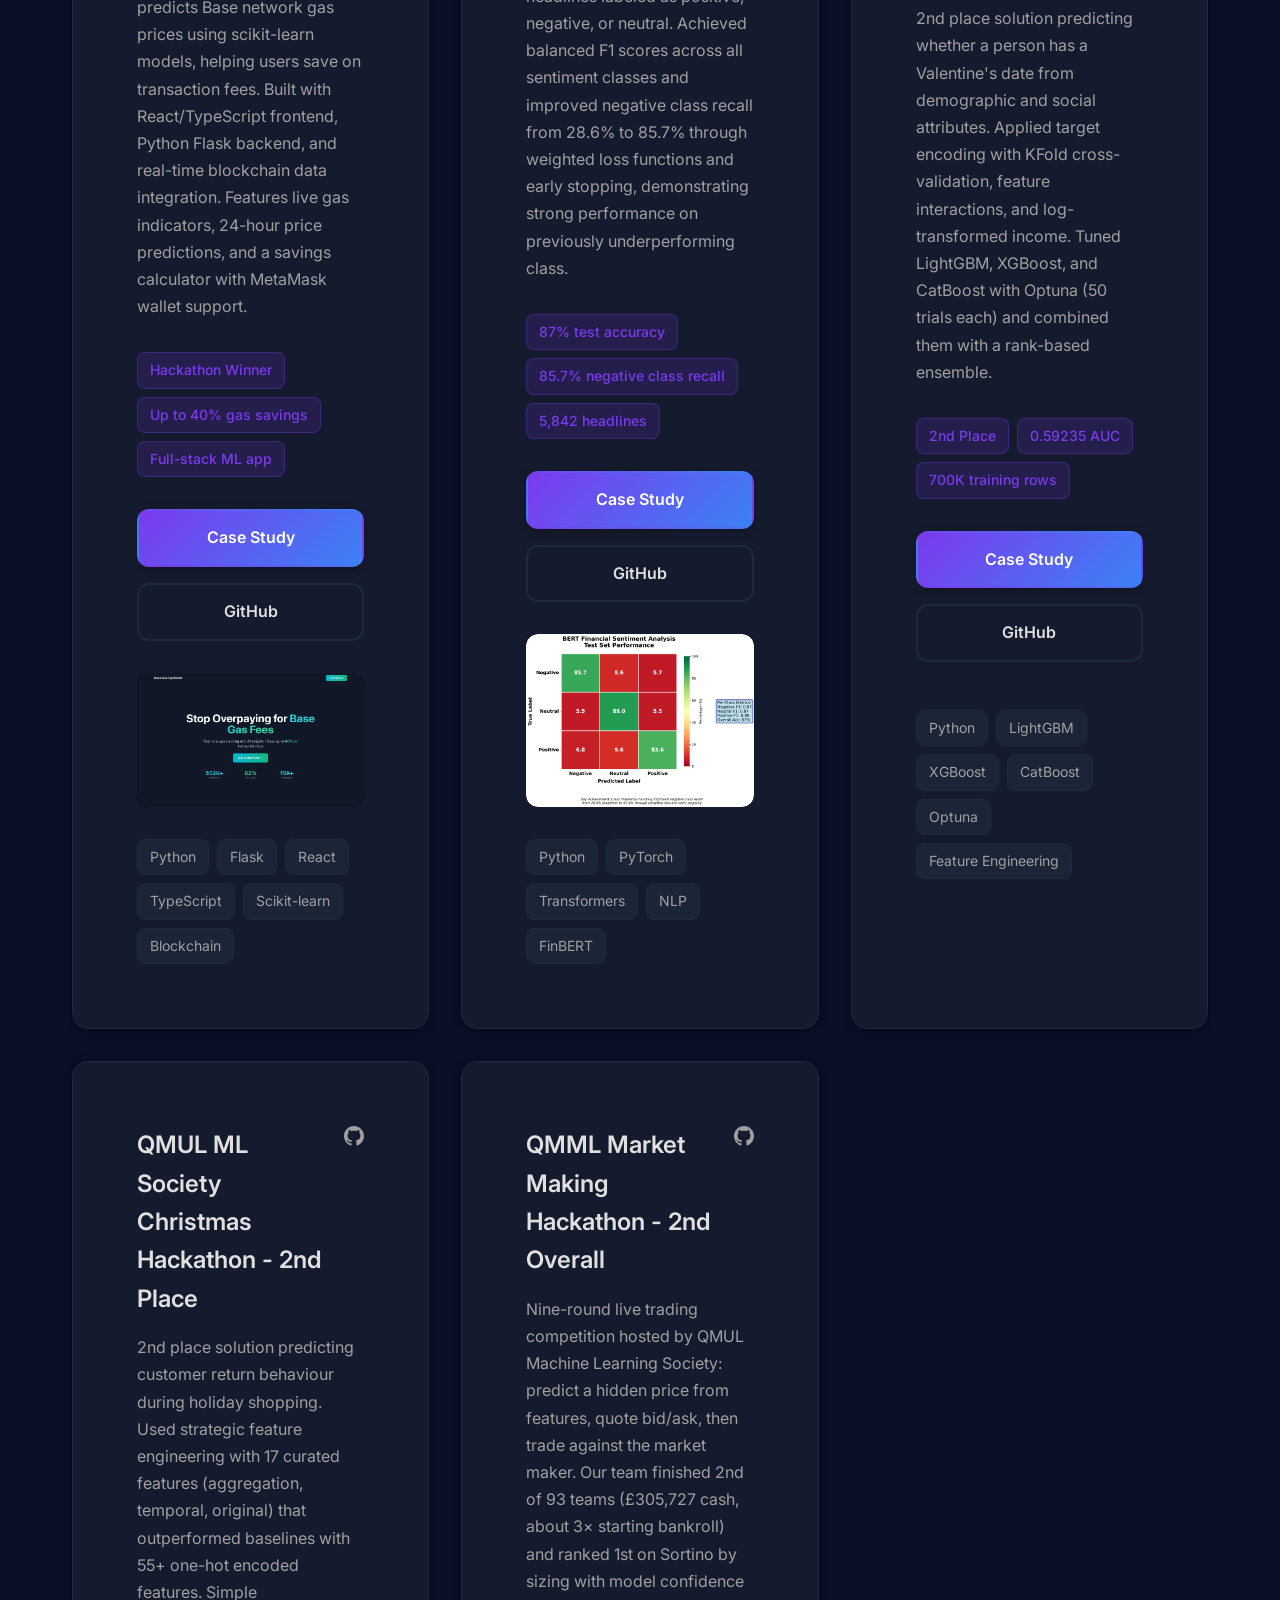
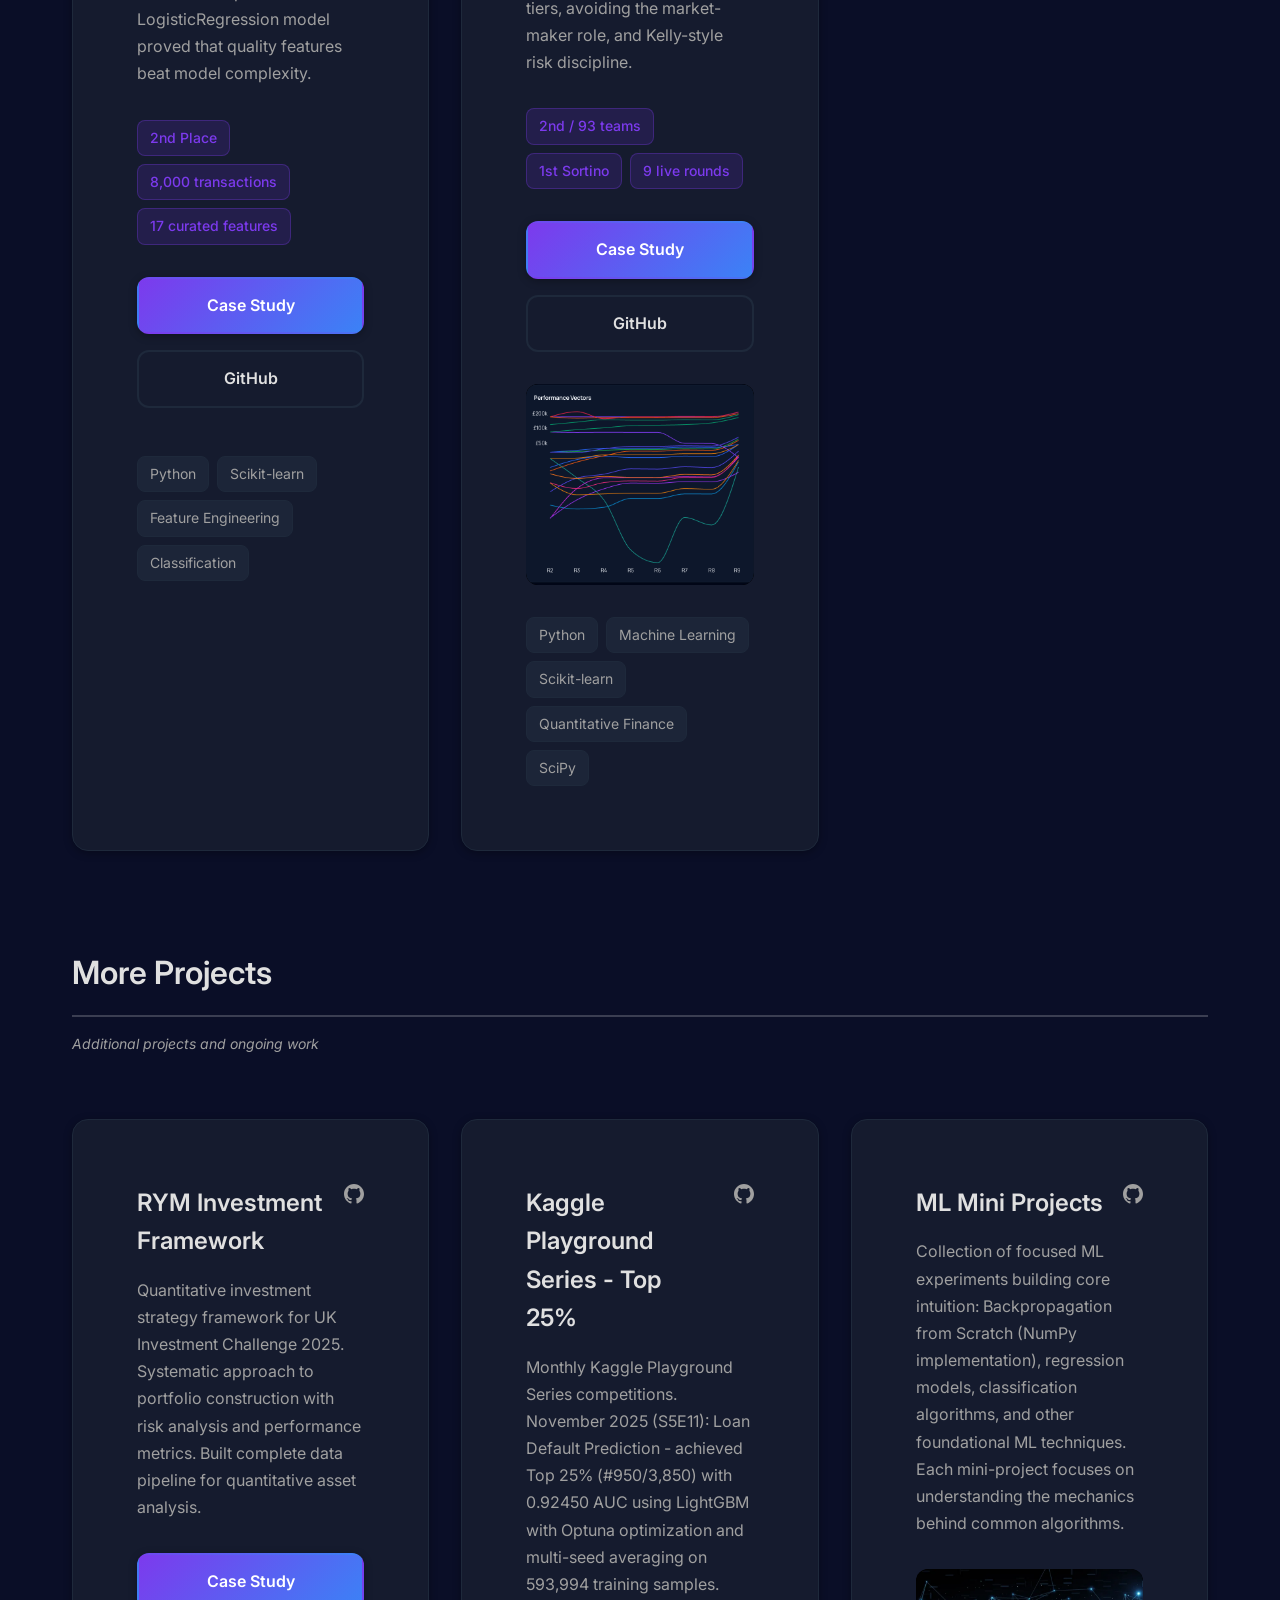
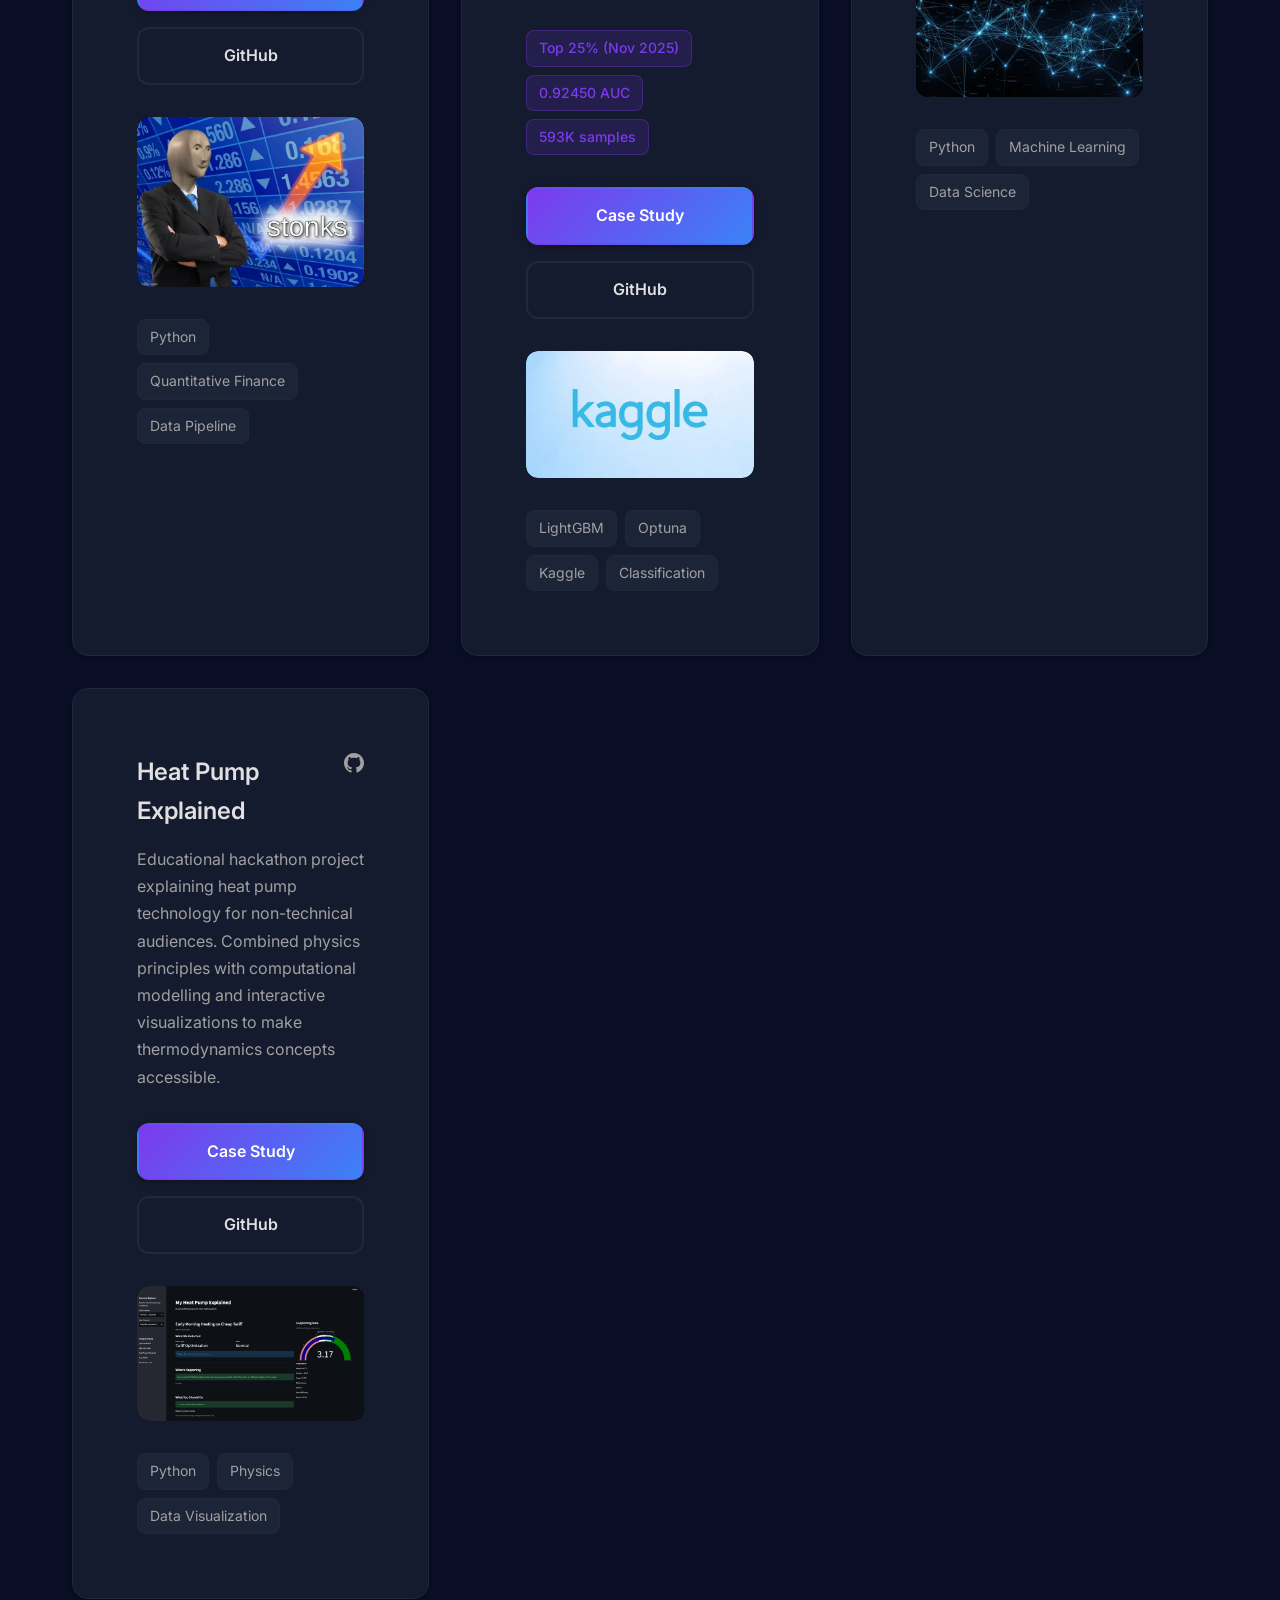
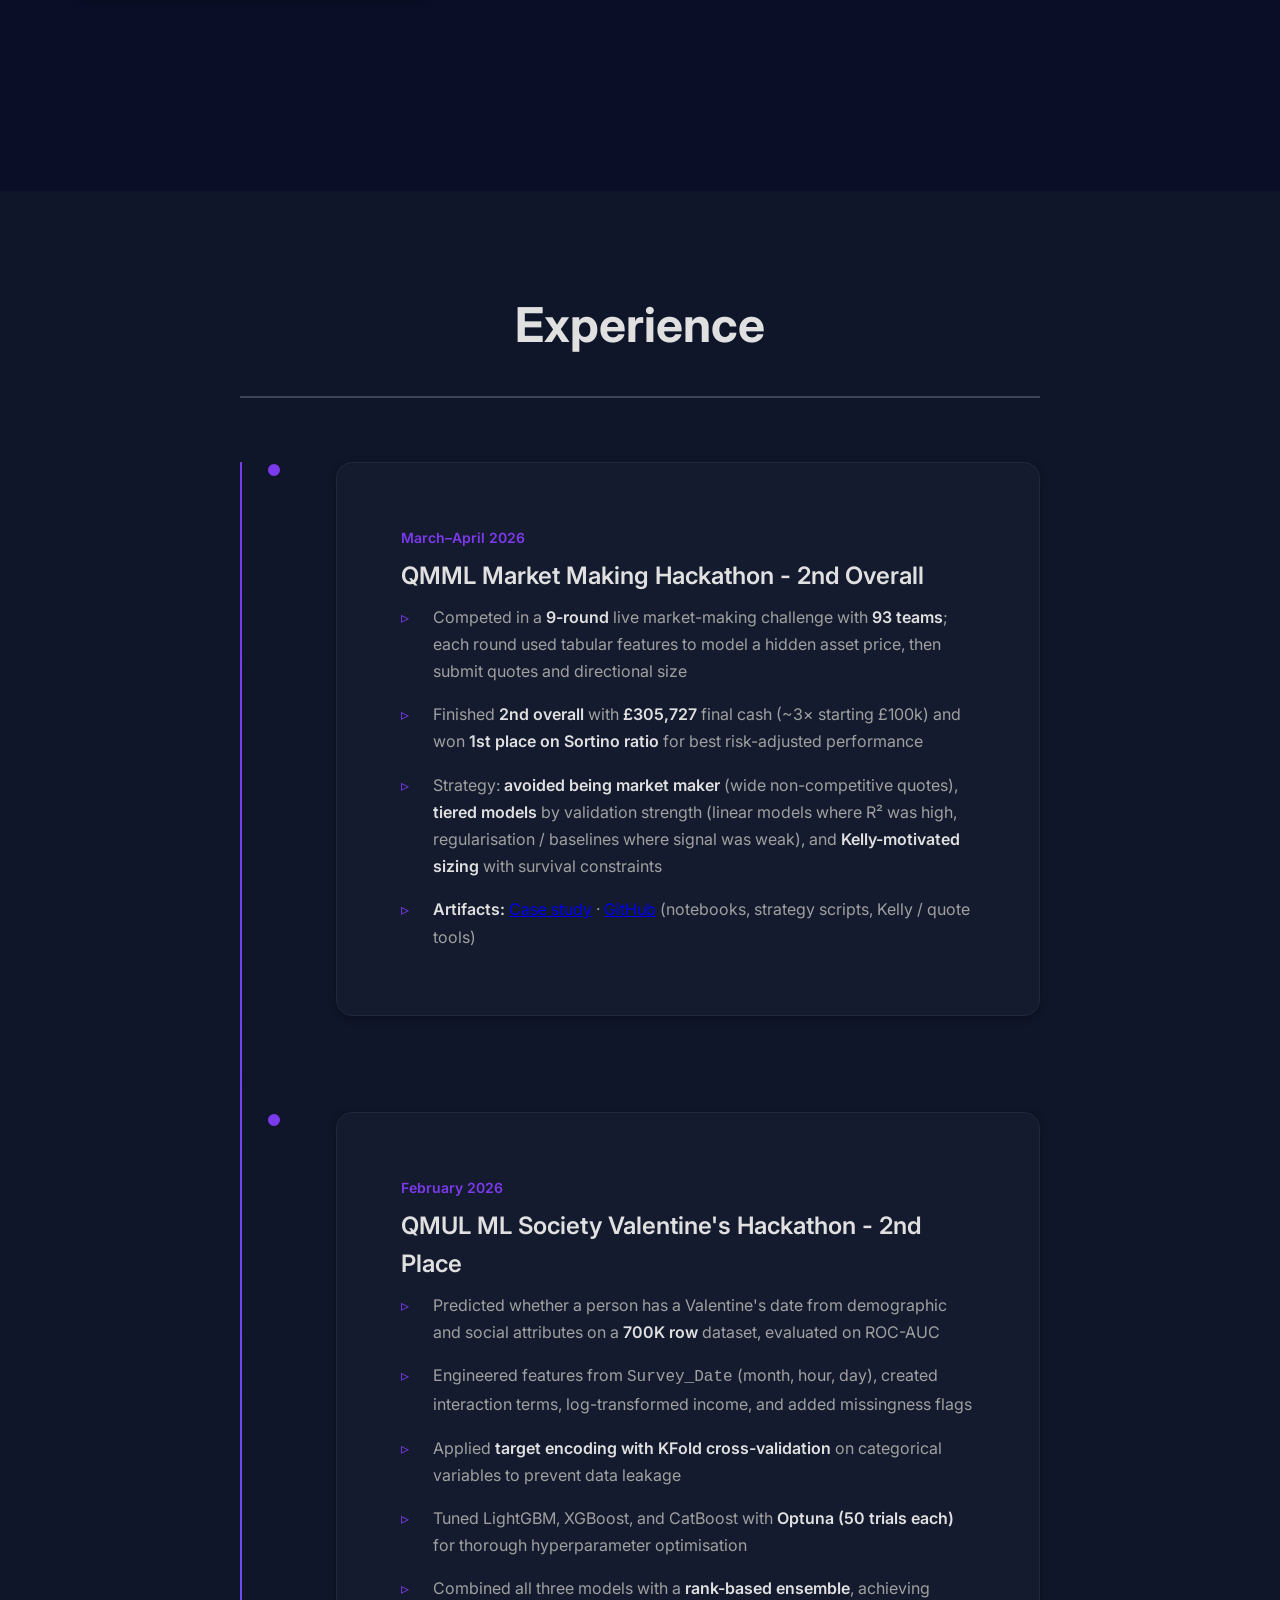
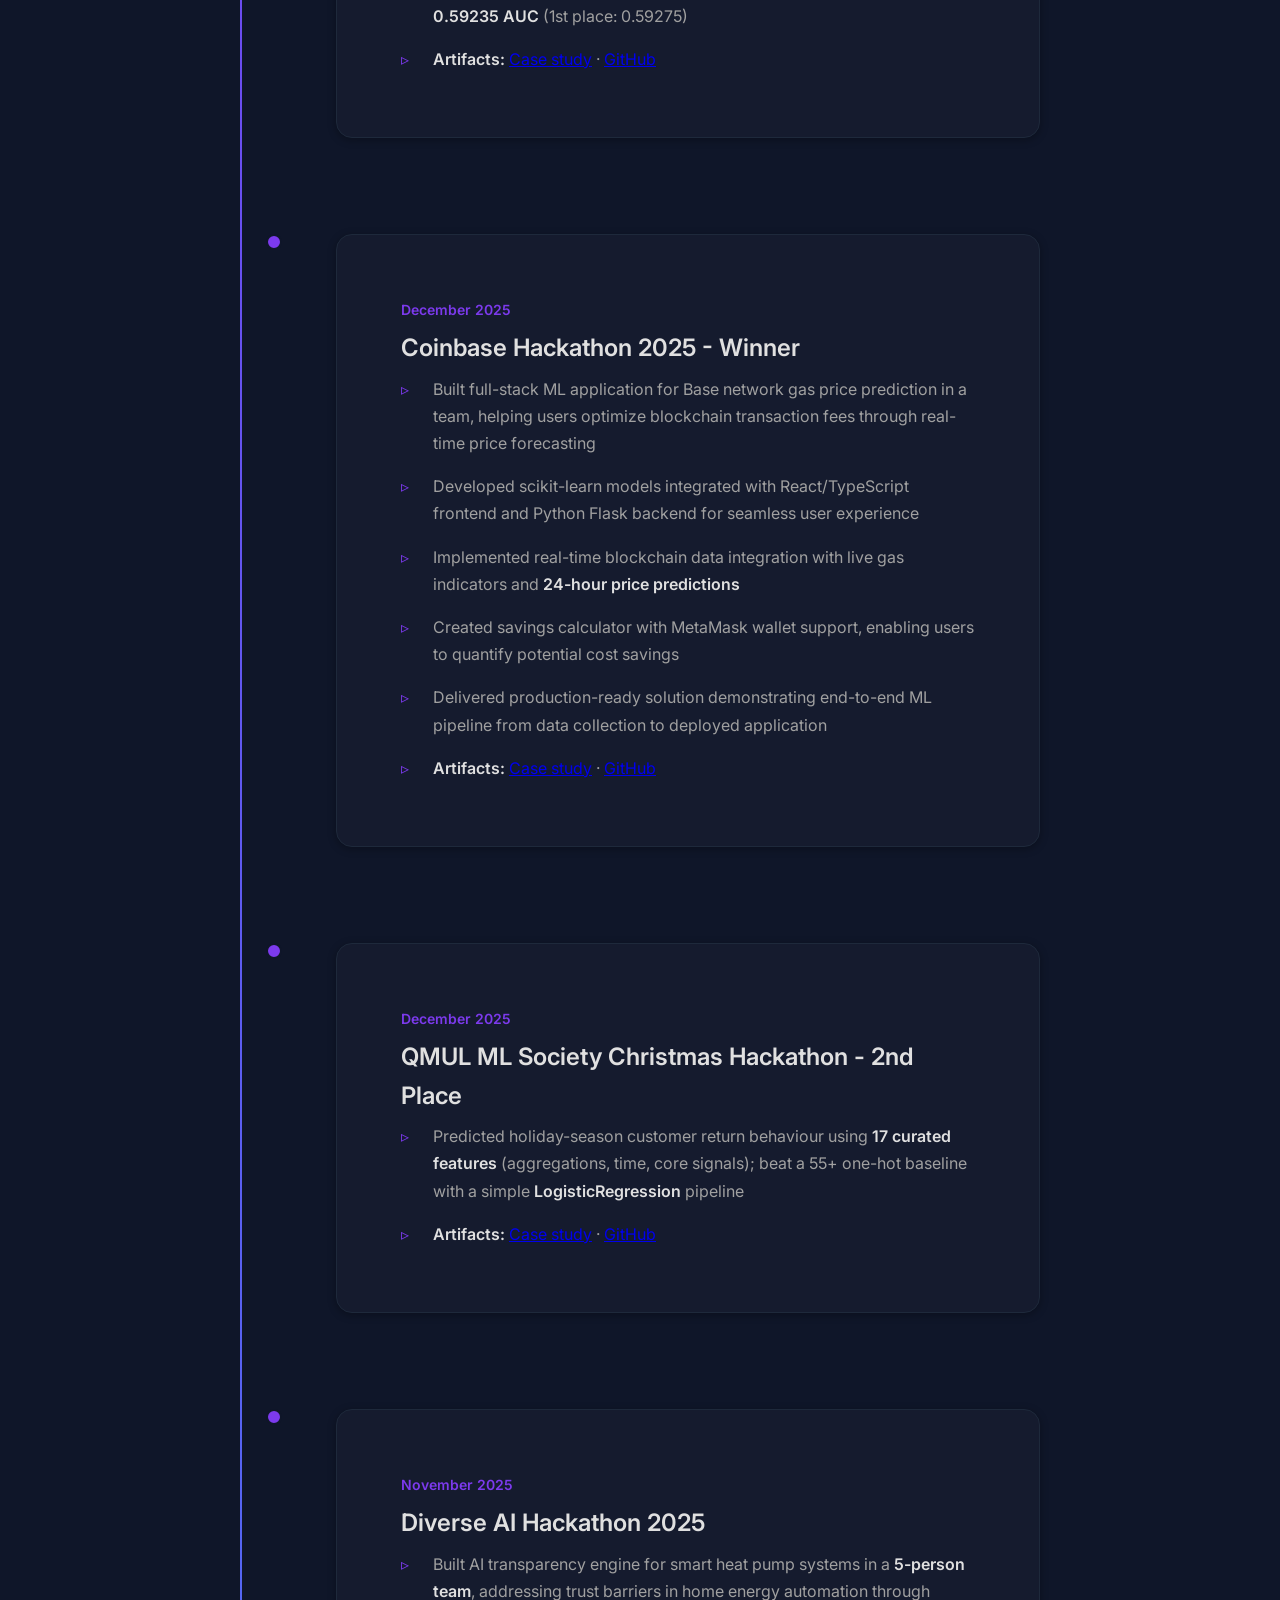
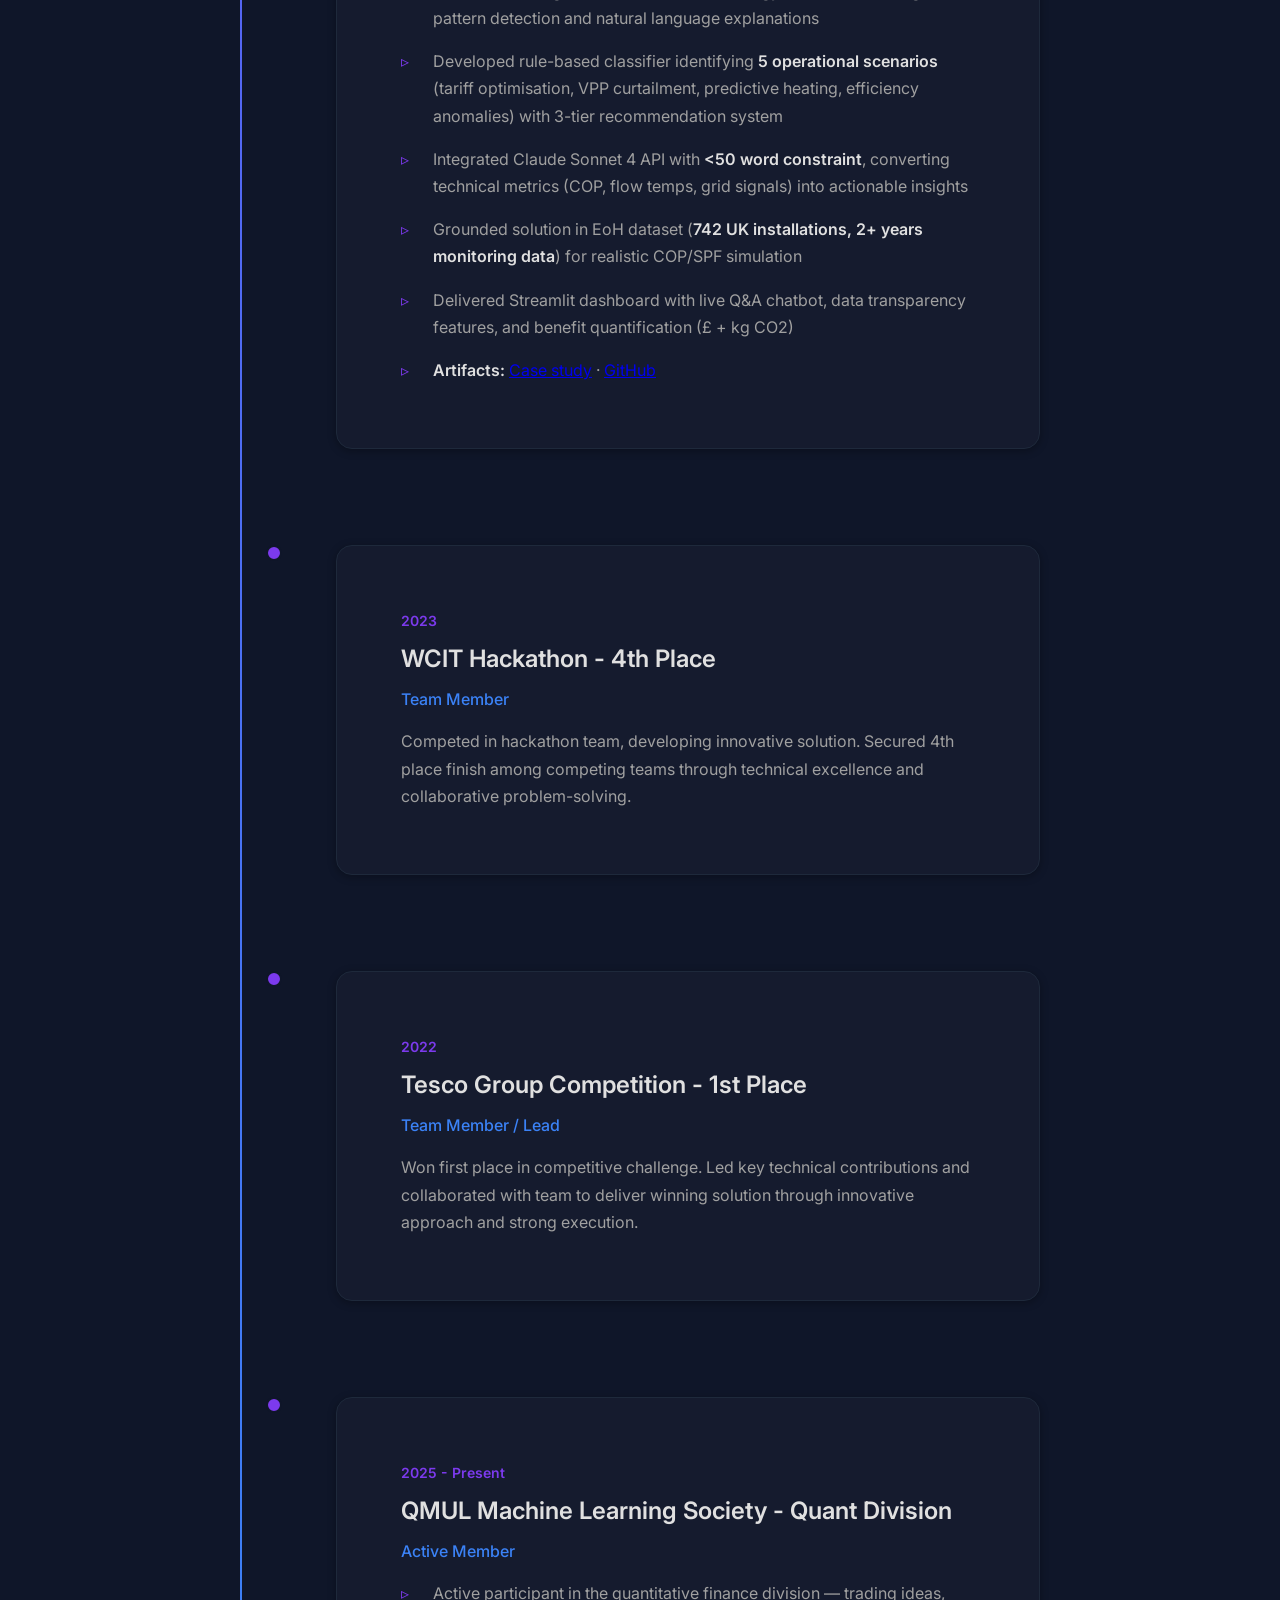
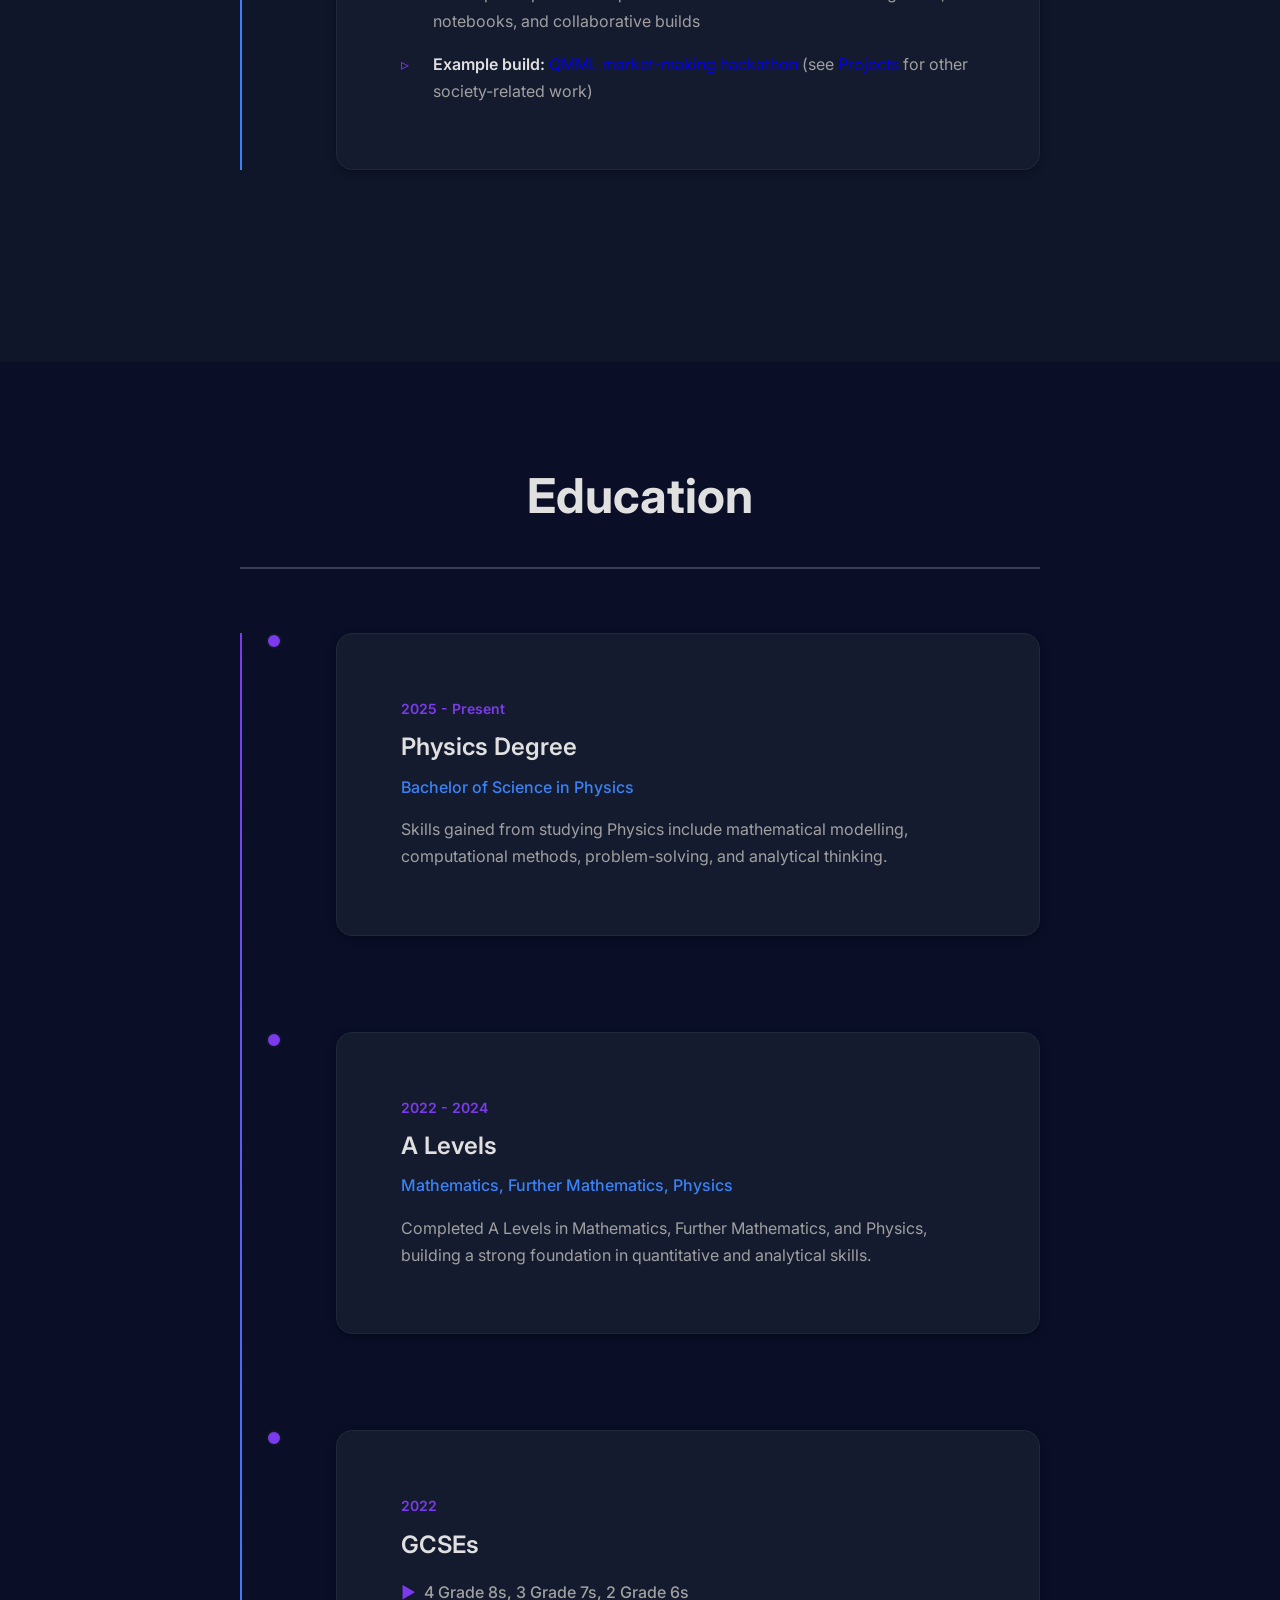
==== commit 5d7644bd: "Remove project search bar; keep category filter chips Made-with: Cursor" ====
--- a/index.html
+++ b/index.html
@@ -218,10 +218,7 @@
         <div class="container">
             <h2 class="section-title reveal">Projects</h2>
 
-            <!-- Project Search and Filters -->
-            <div class="project-search-wrapper reveal">
-                <input type="text" id="project-search" class="project-search-input" placeholder="Search projects by name, technology, or description..." aria-label="Search projects">
-            </div>
+            <!-- Project Filters -->
             <div class="project-filters reveal">
                 <button class="filter-btn active" data-filter="all">All</button>
                 <button class="filter-btn" data-filter="Python">Python</button>
--- a/styles.css
+++ b/styles.css
@@ -2748,35 +2748,8 @@
 }
 
 /* ============================================
-   Project Search and Filters
+   Project Filters
    ============================================ */
-
-.project-search-wrapper {
-    max-width: 600px;
-    margin: 0 auto var(--spacing-md);
-}
-
-.project-search-input {
-    width: 100%;
-    padding: 0.875rem 1.5rem;
-    background: var(--bg-card);
-    border: 2px solid var(--border-color);
-    border-radius: var(--radius-md);
-    color: var(--text-primary);
-    font-size: var(--font-size-base);
-    font-family: var(--font-family);
-    transition: all var(--transition-base);
-}
-
-.project-search-input:focus {
-    outline: none;
-    border-color: var(--accent-purple);
-    box-shadow: 0 0 0 3px rgba(124, 58, 237, 0.1);
-}
-
-.project-search-input::placeholder {
-    color: var(--text-secondary);
-}
 
 .project-filters {
     display: flex;
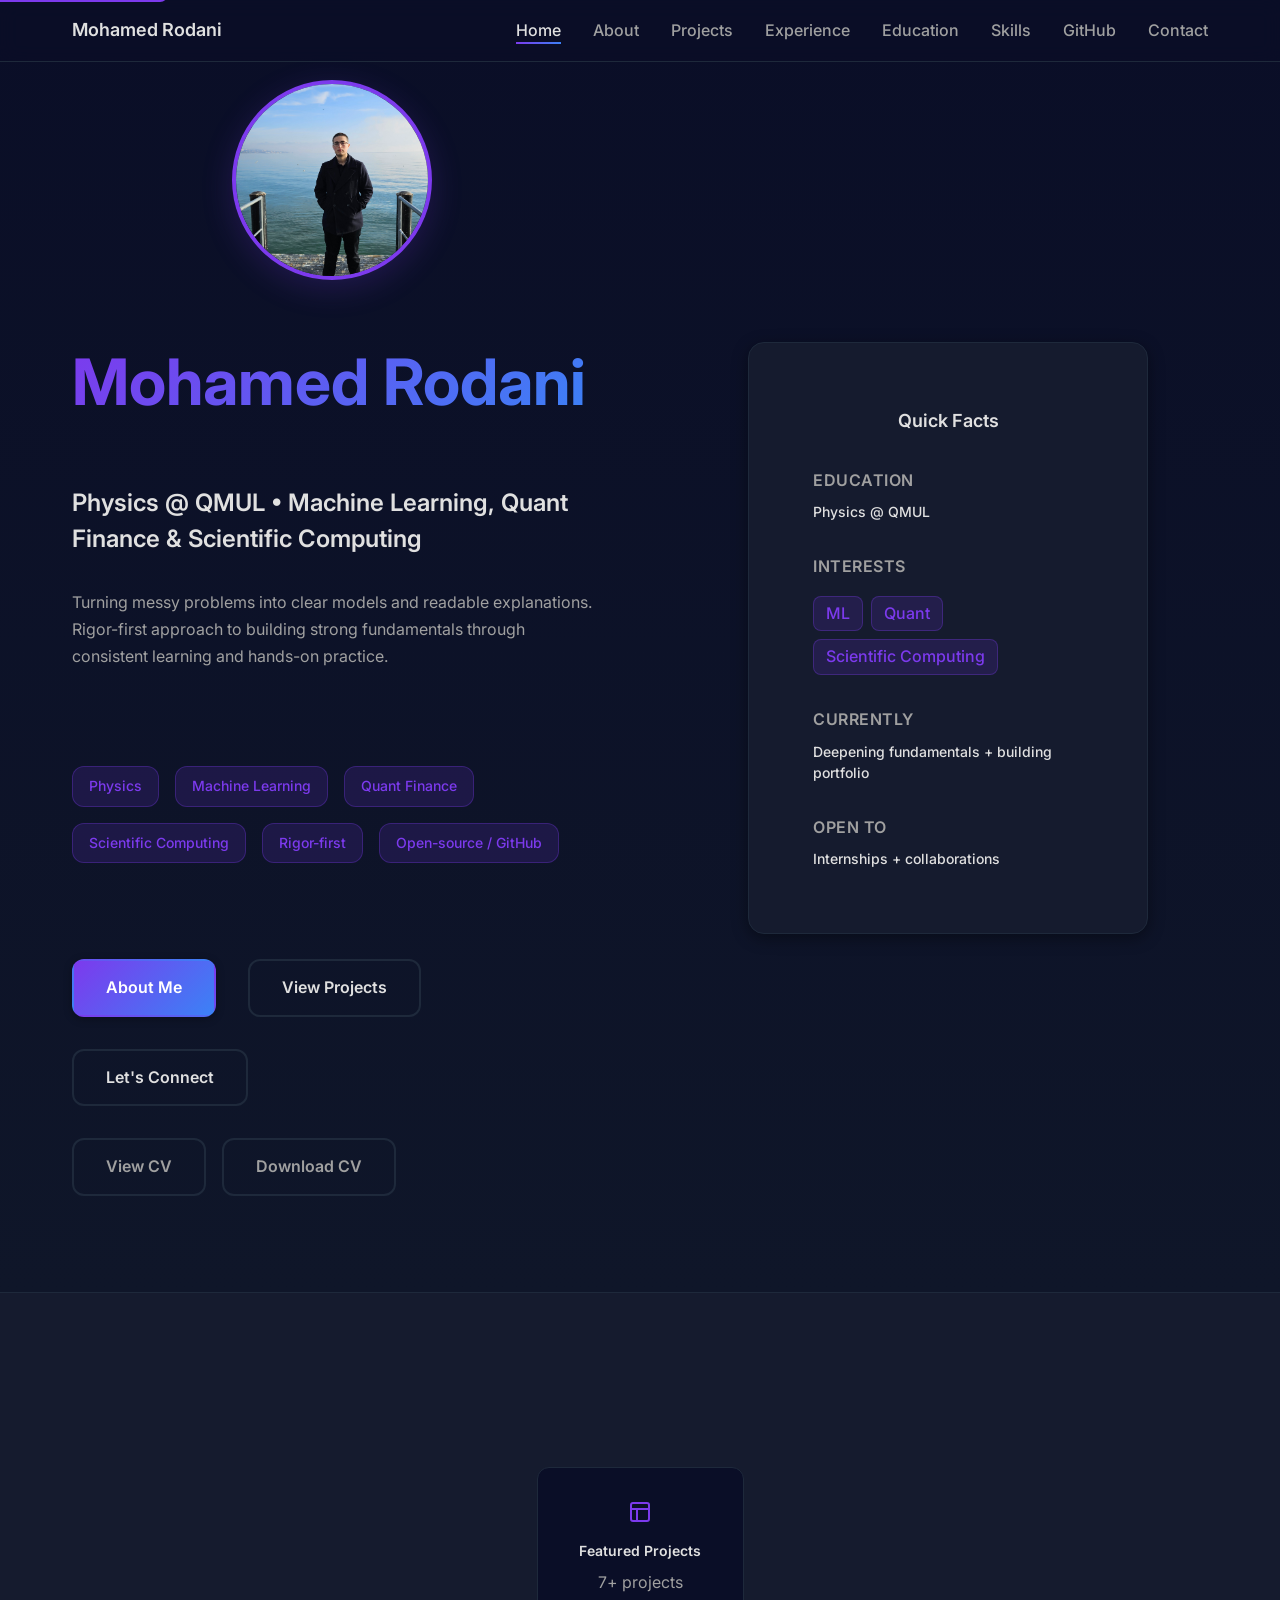
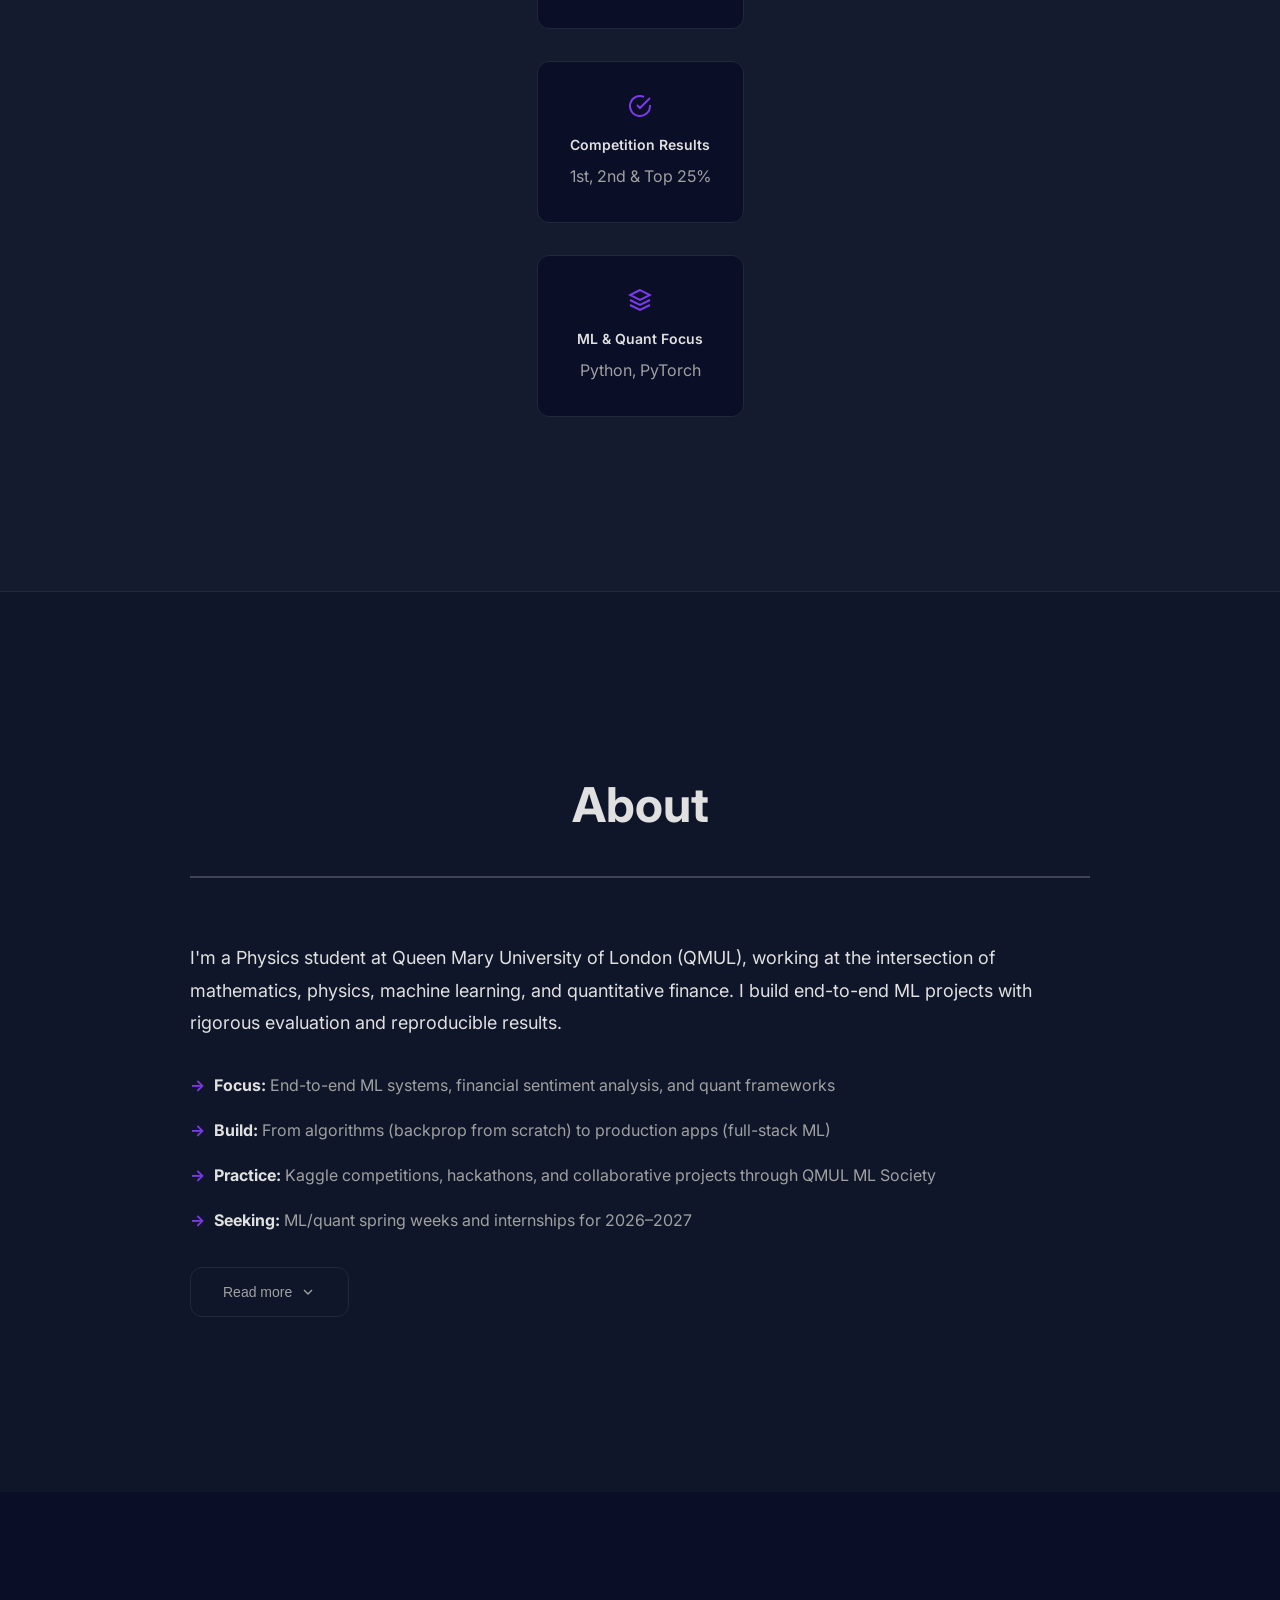
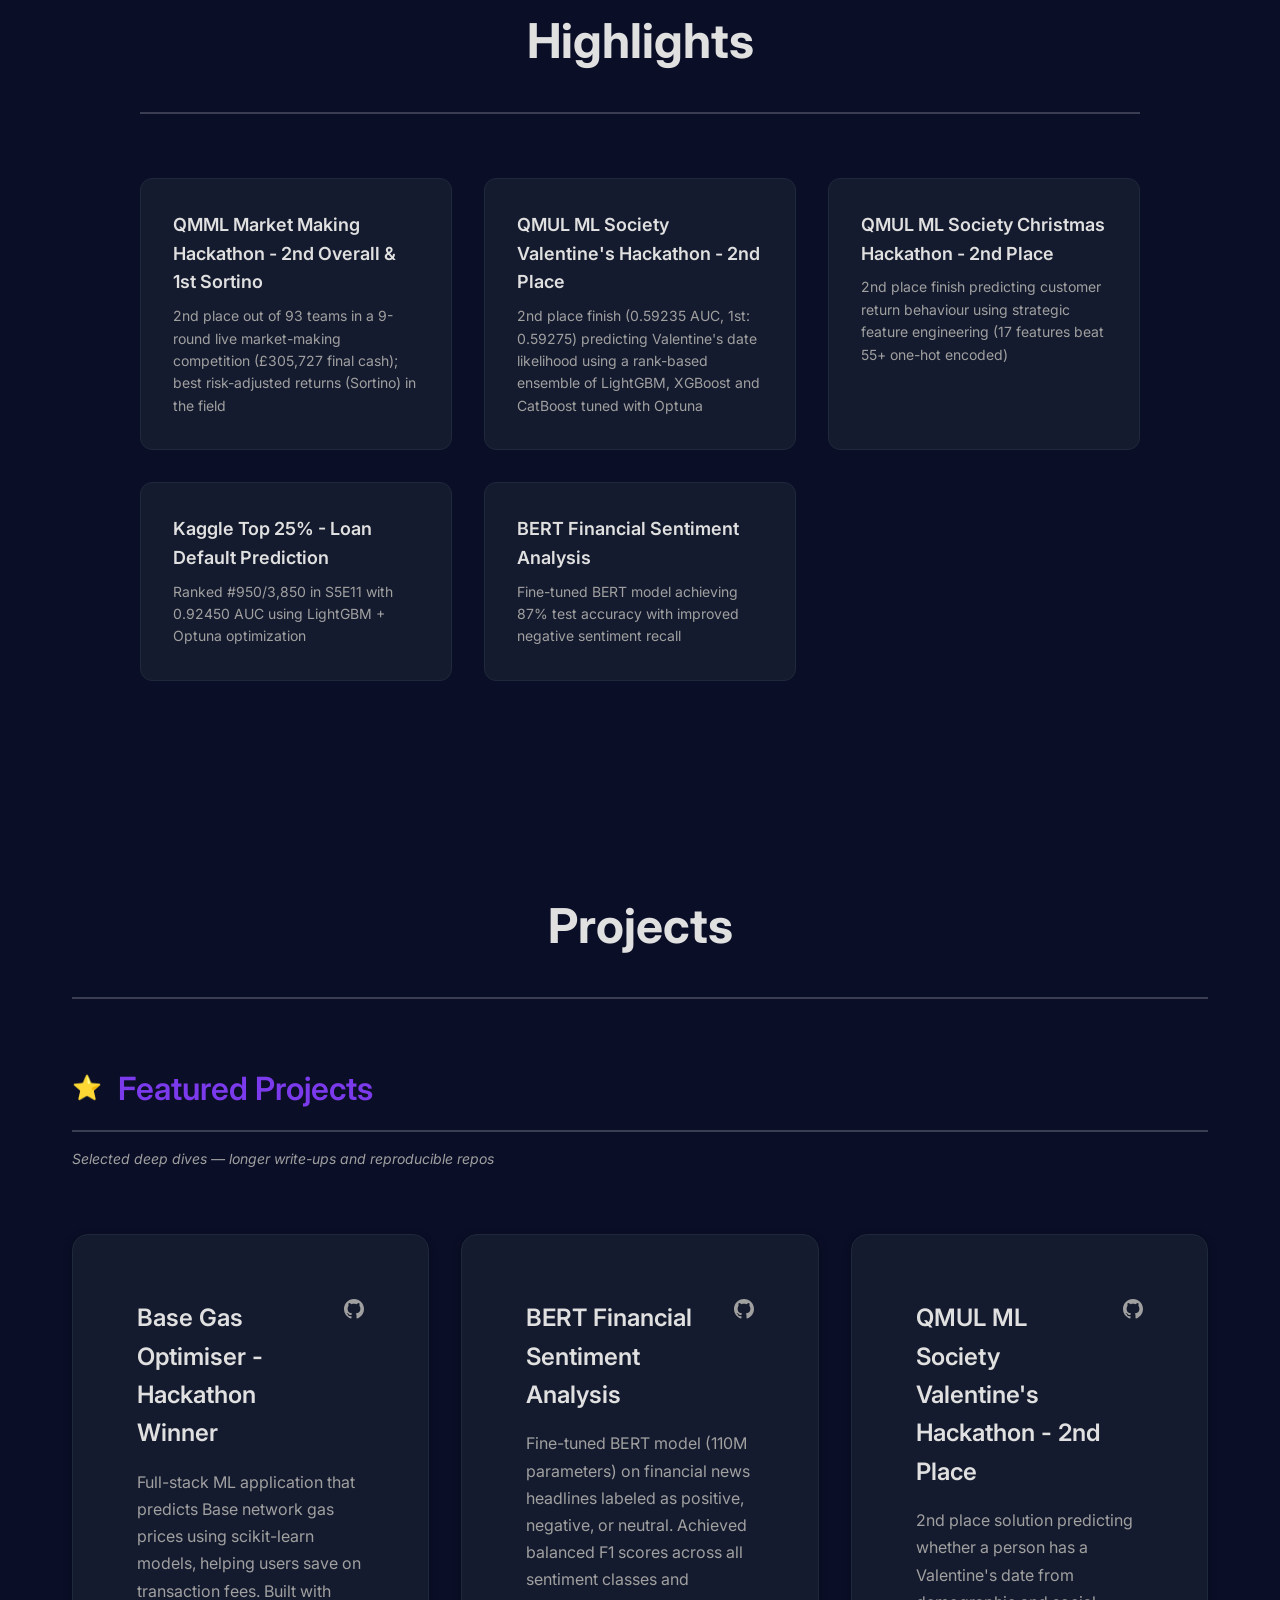
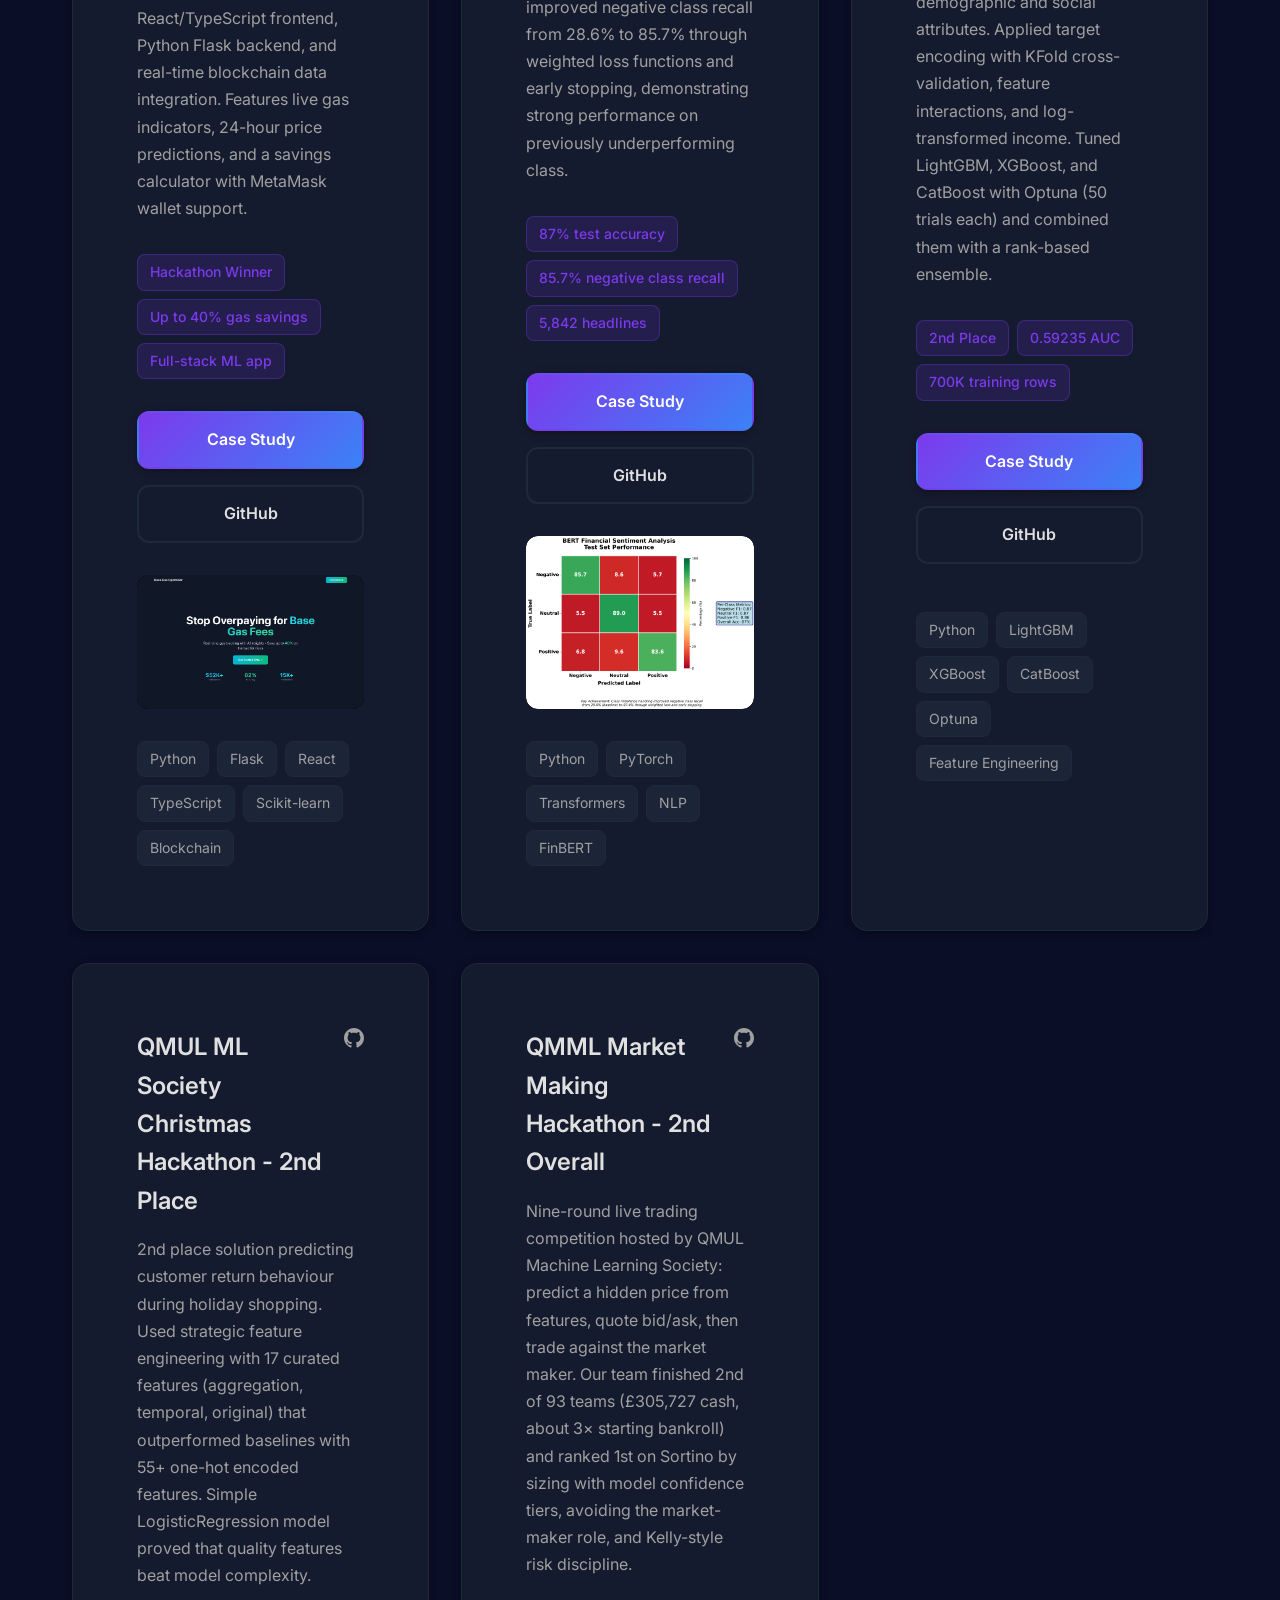
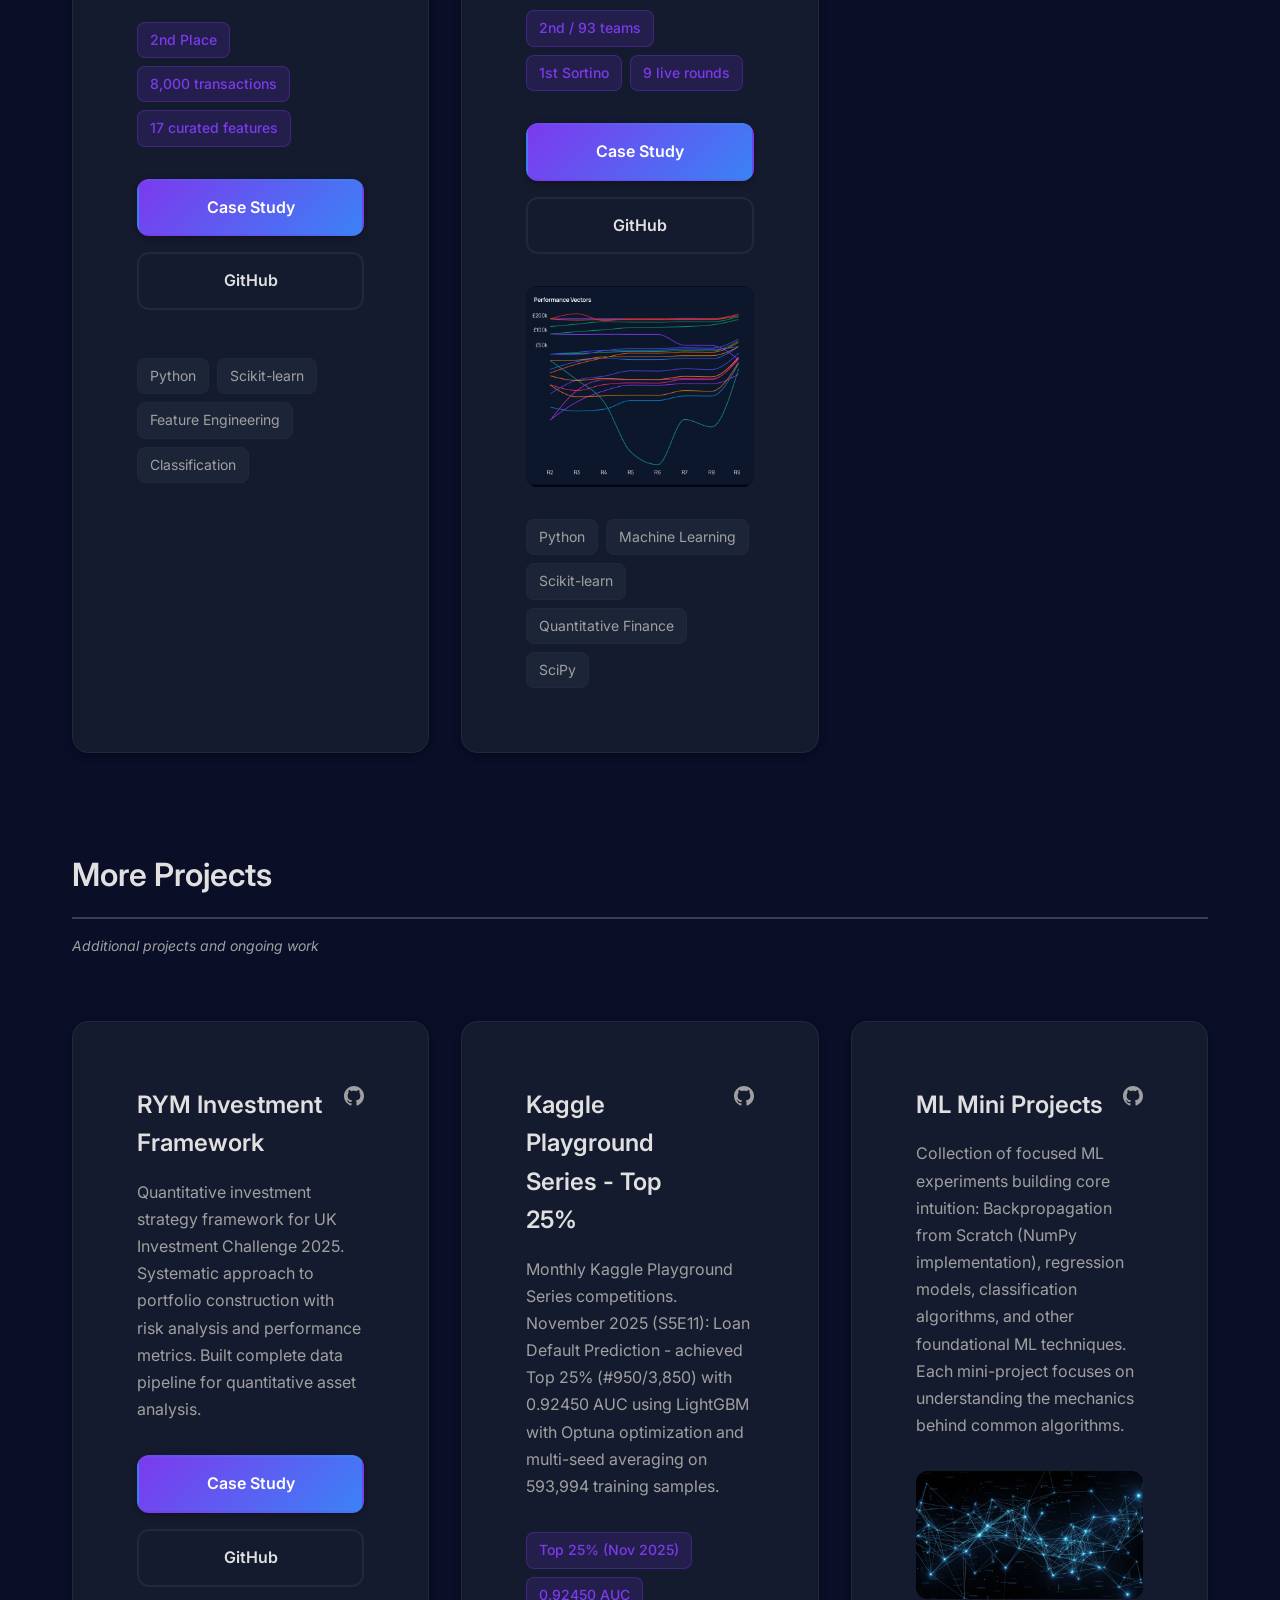
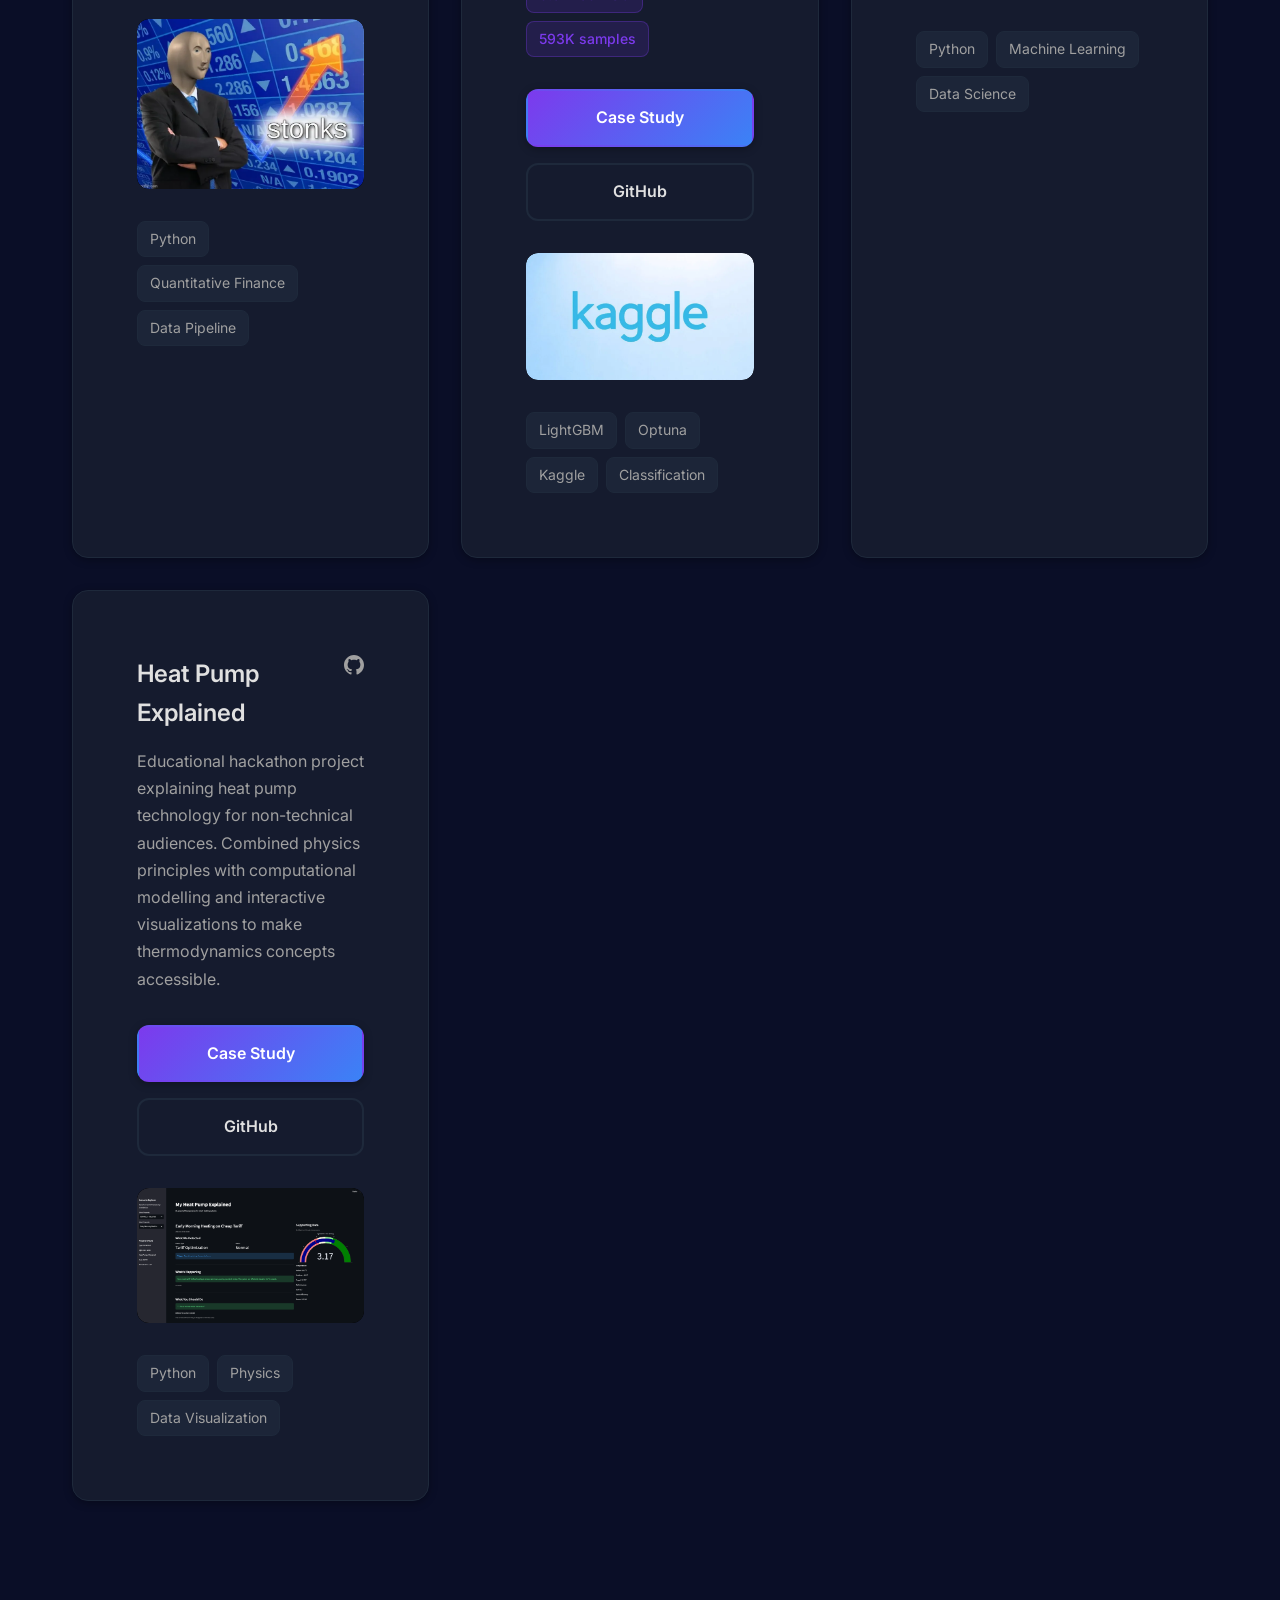
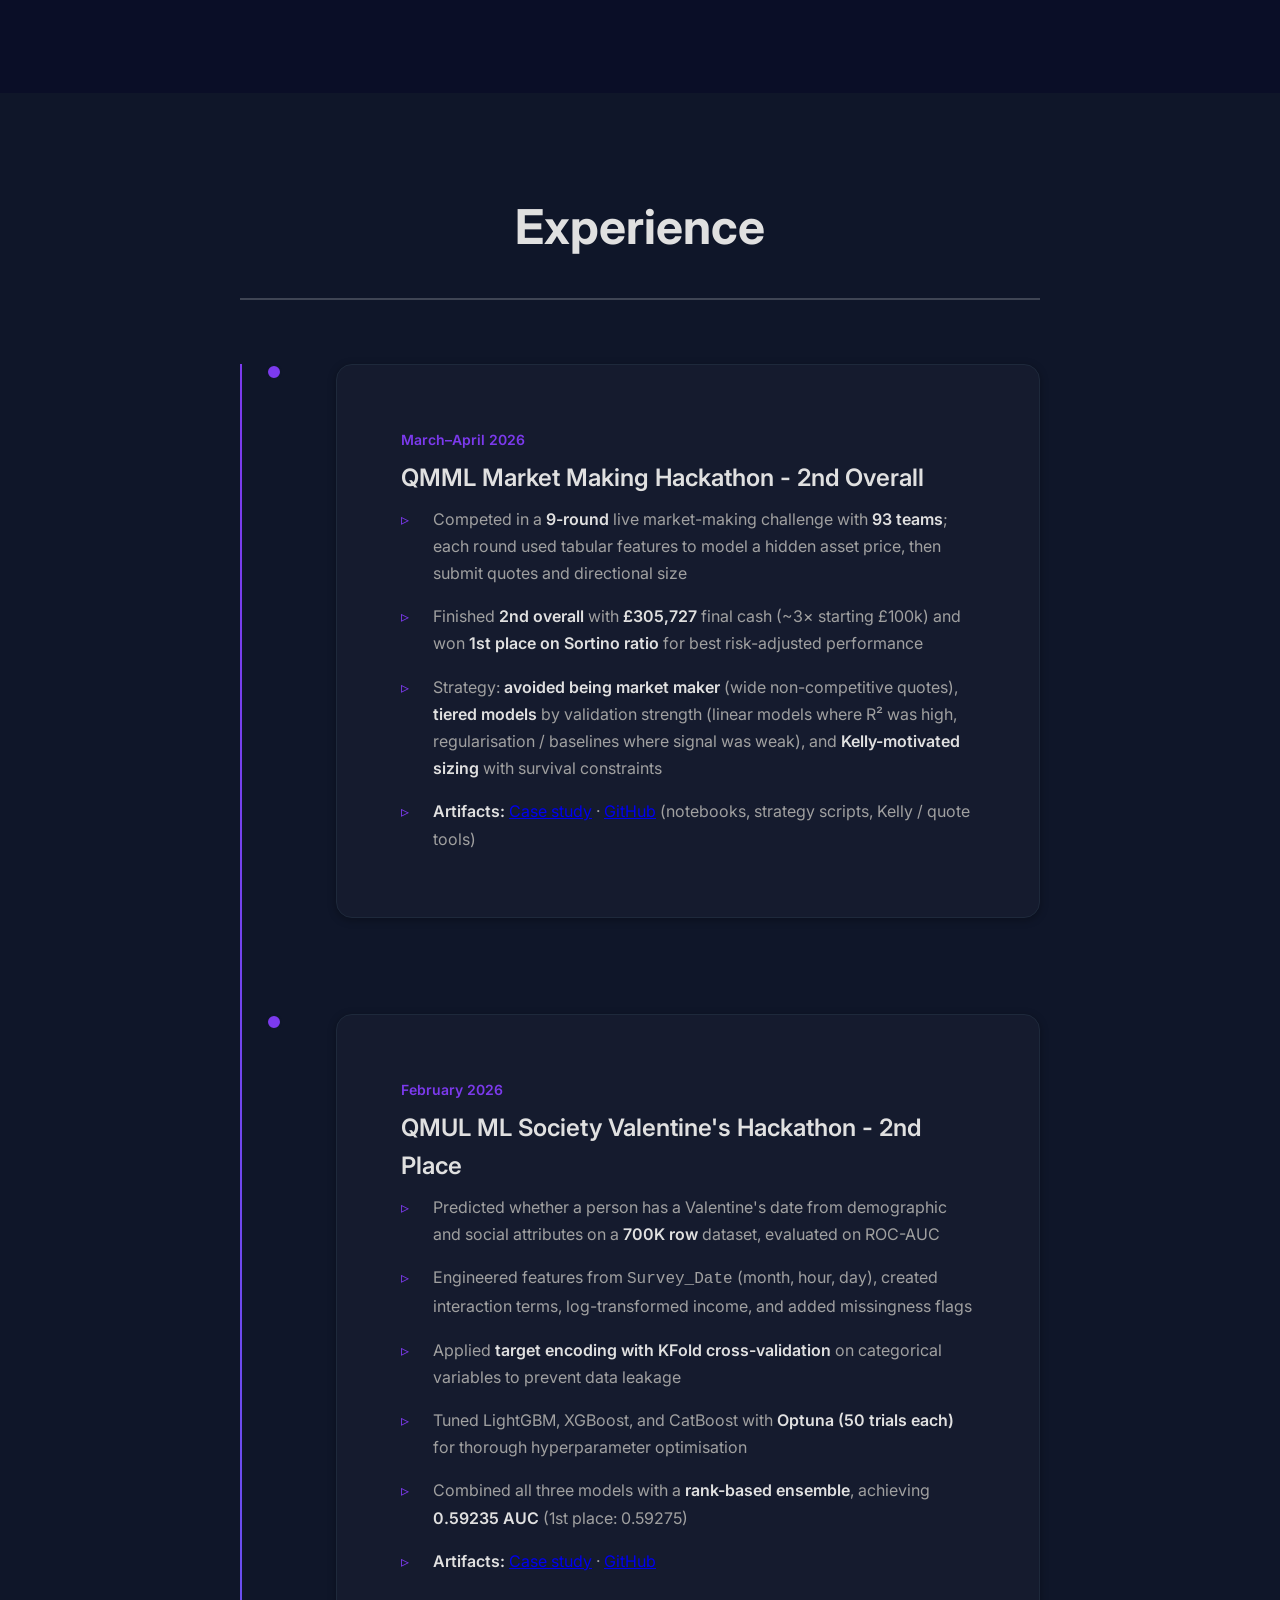
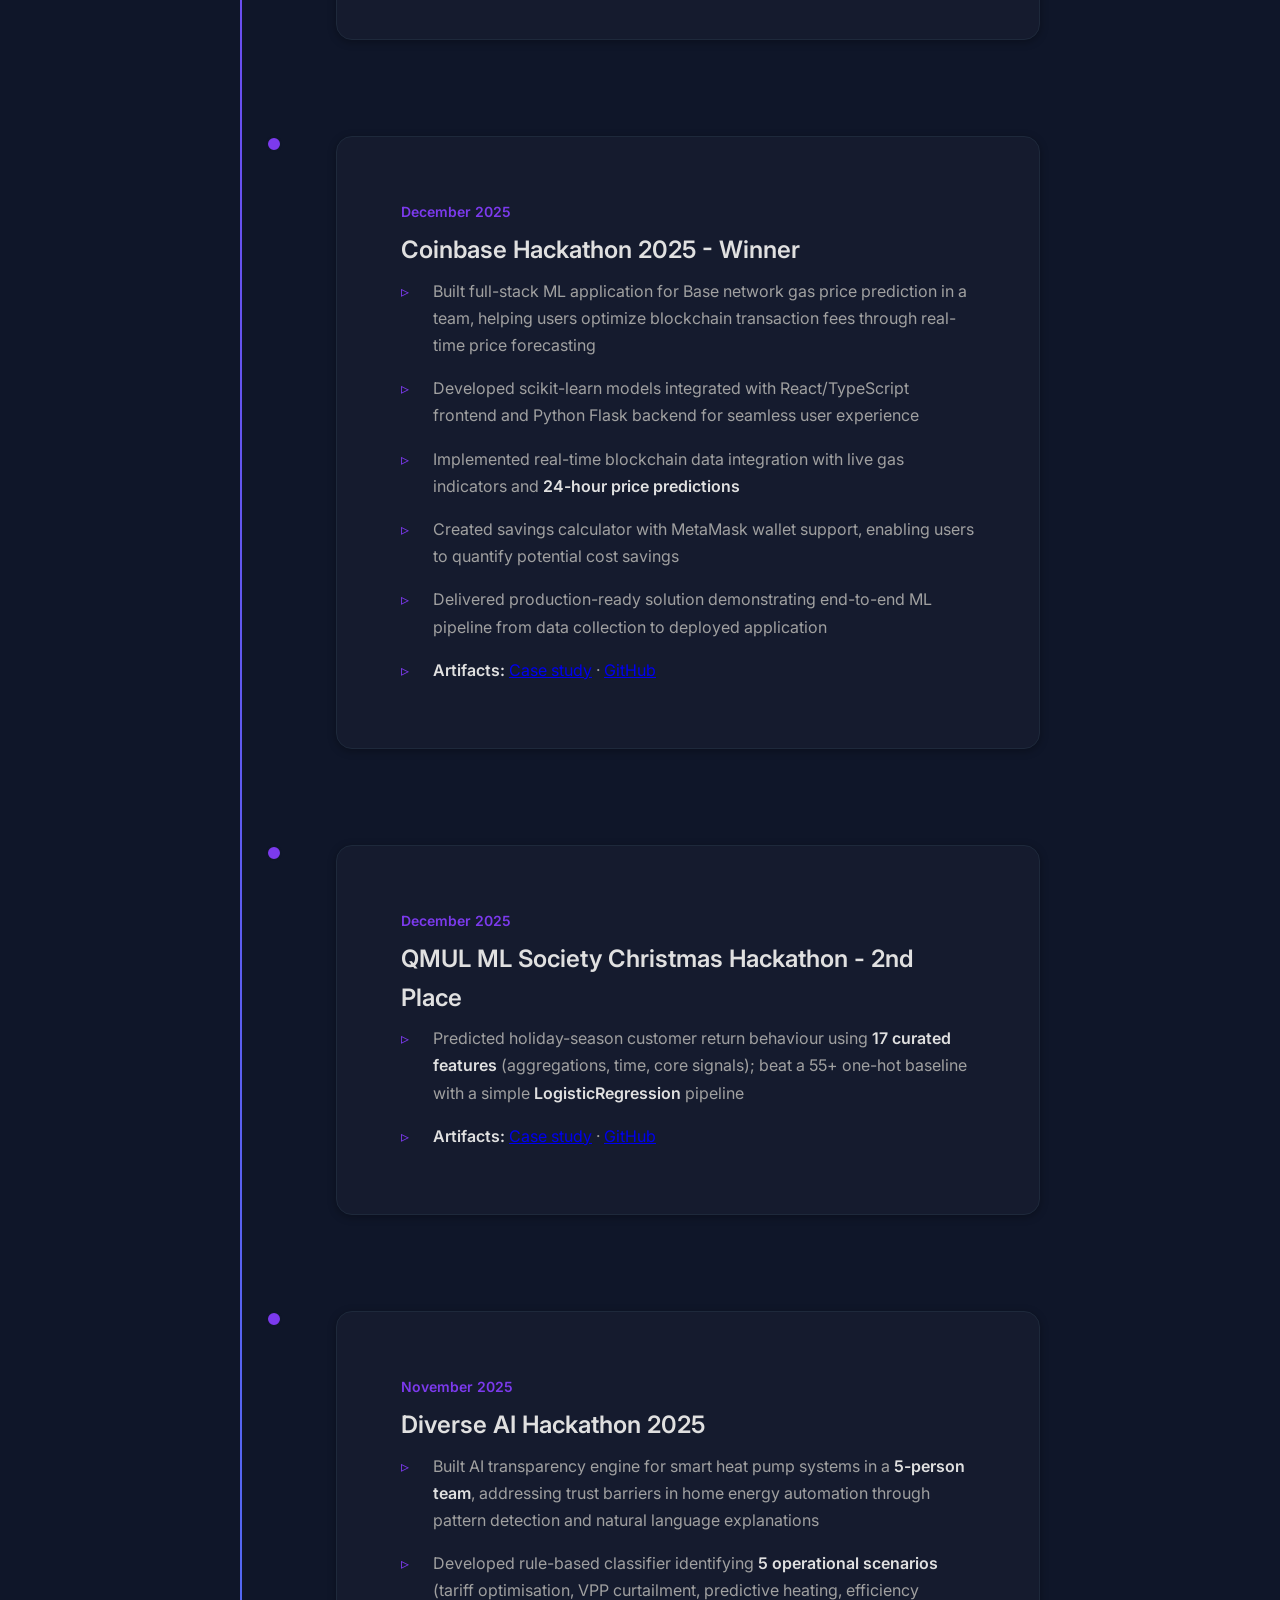
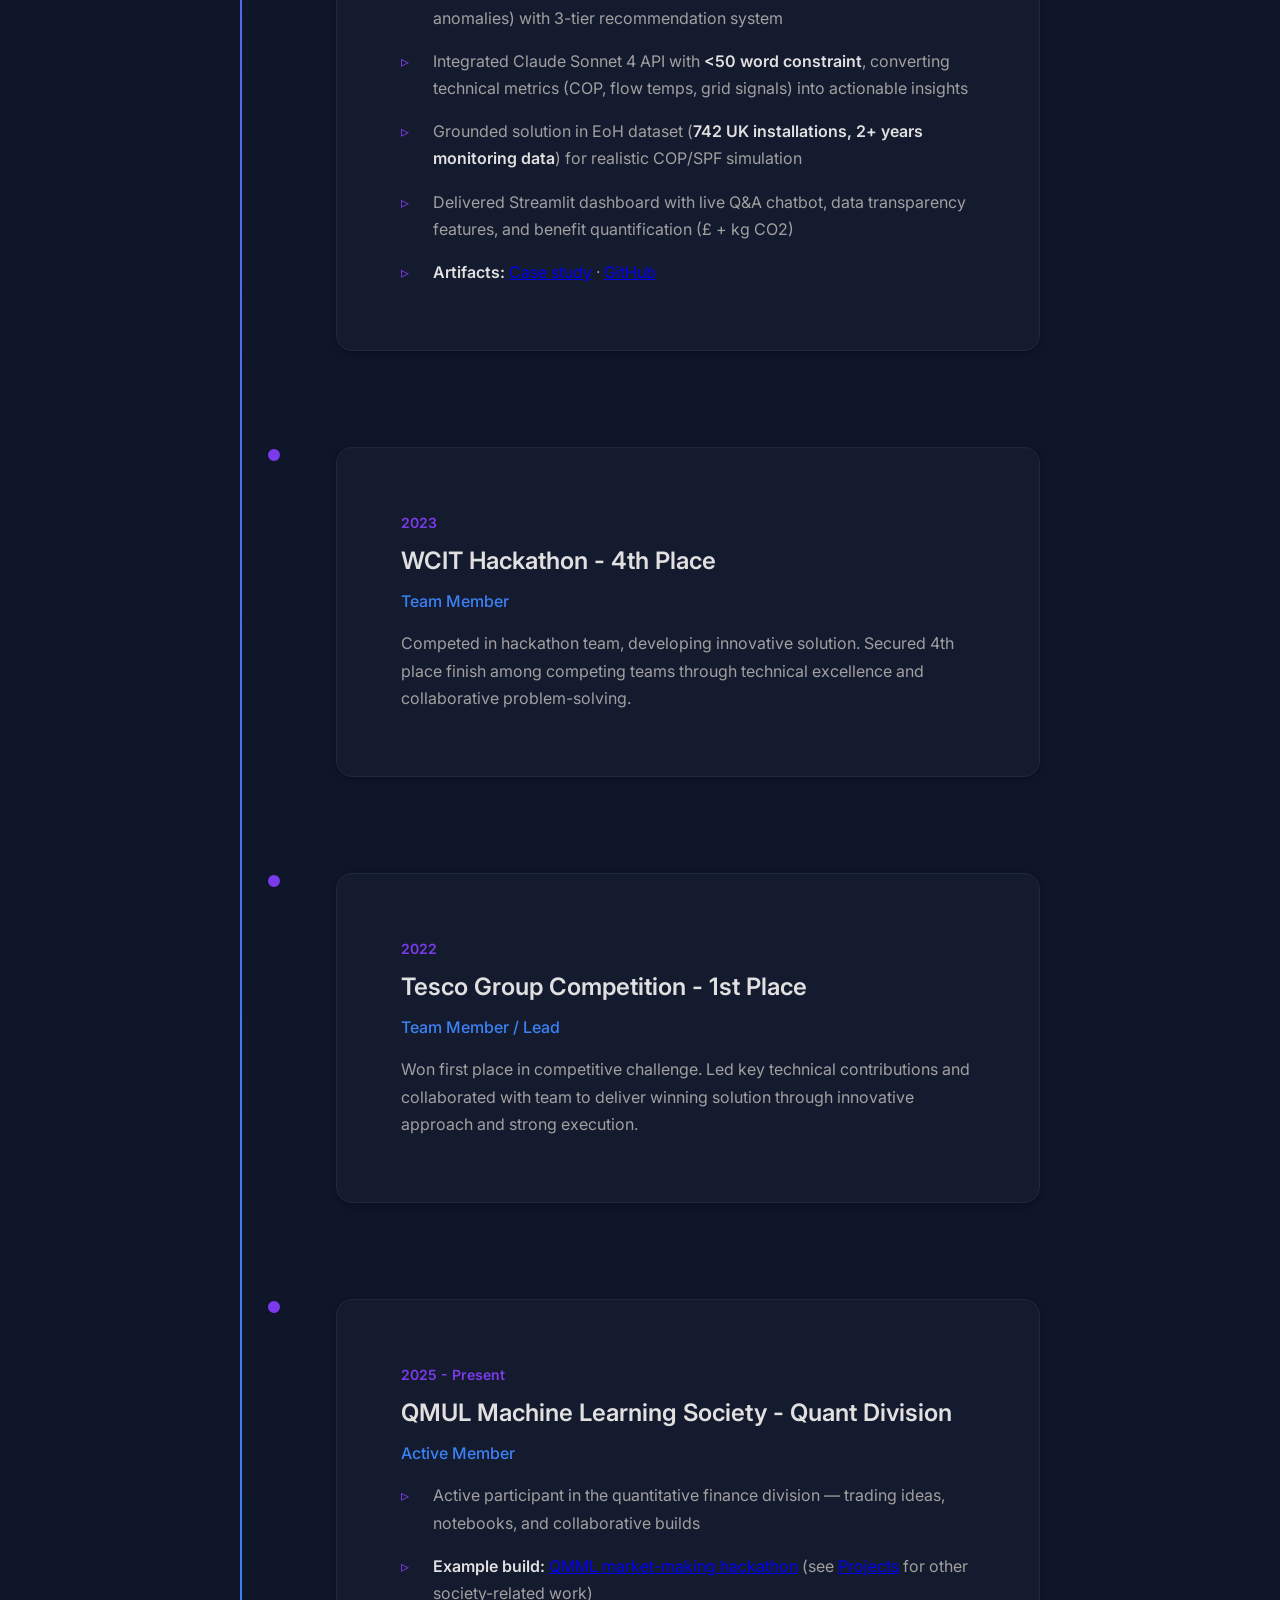
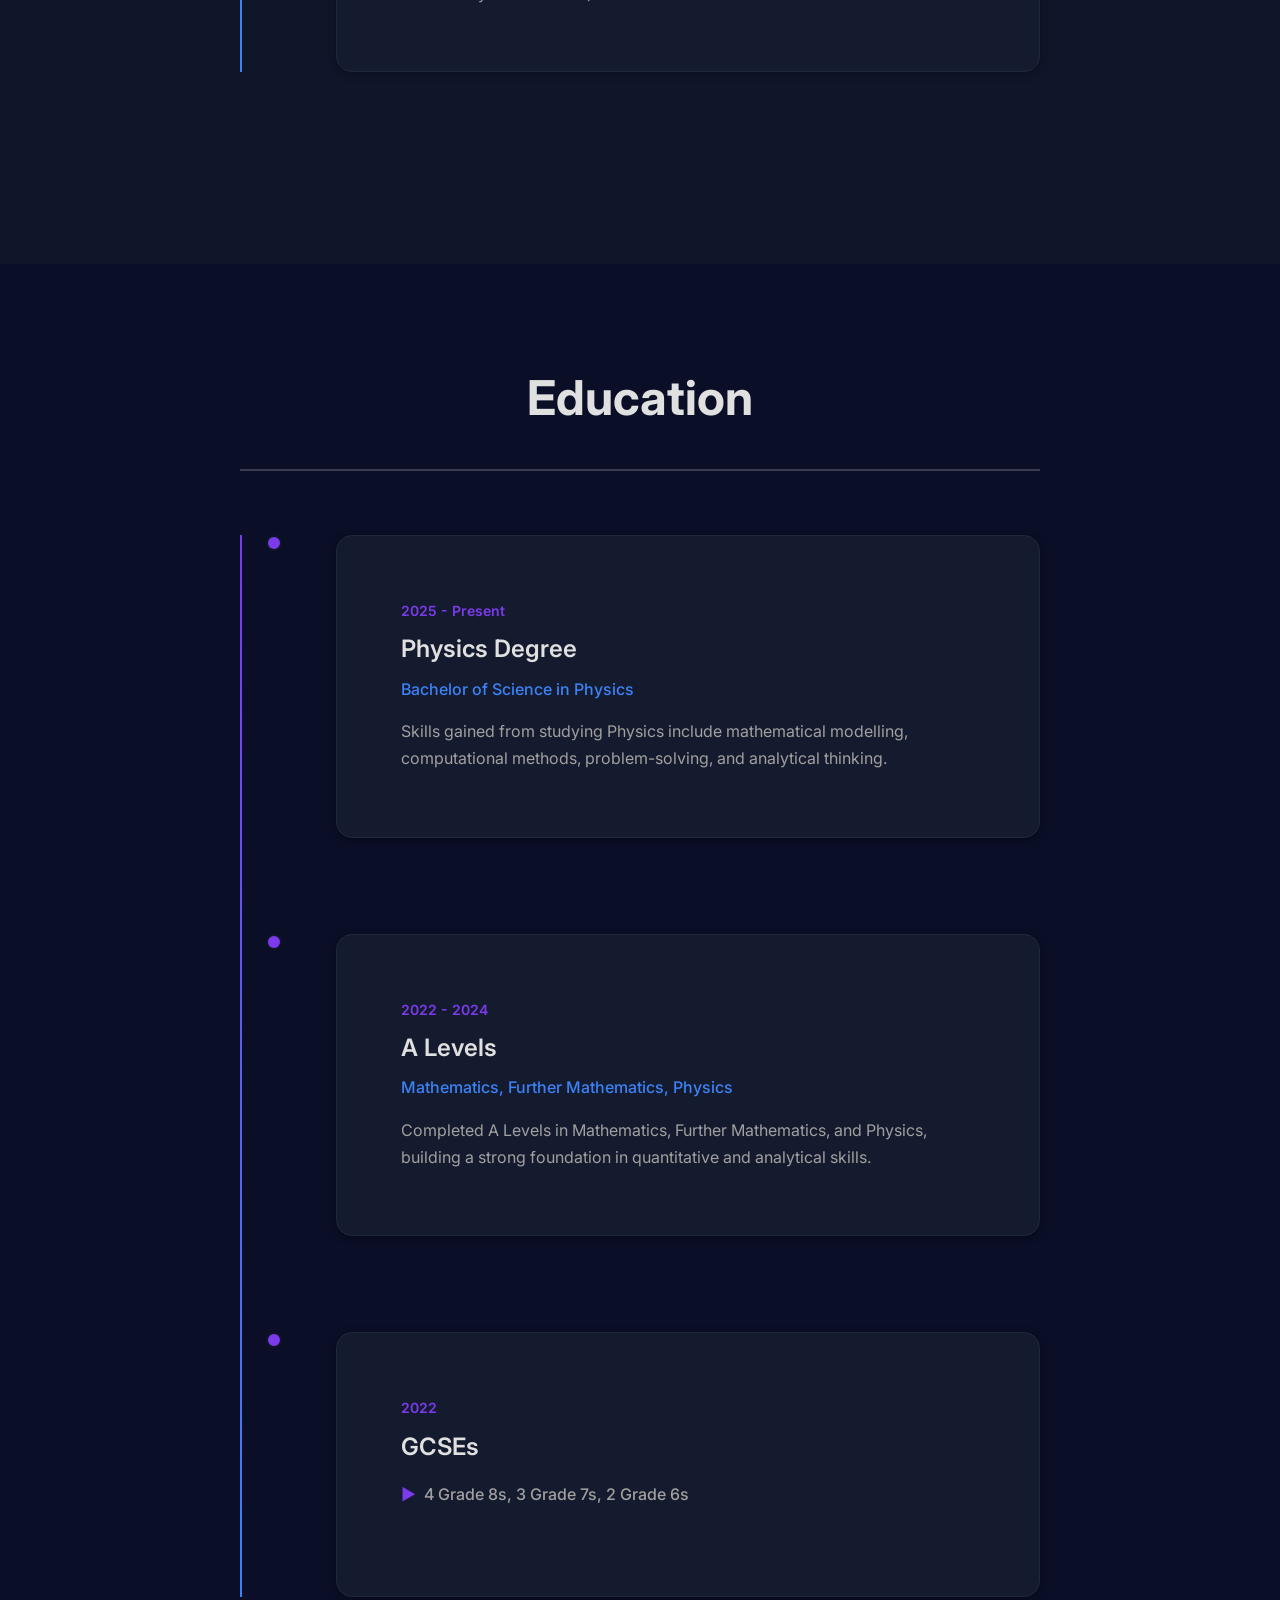
==== commit 9f2fddbd: "Remove project category filter chips (All/ML/Quant/etc.) Made-with: Cursor" ====
--- a/index.html
+++ b/index.html
@@ -218,16 +218,6 @@
         <div class="container">
             <h2 class="section-title reveal">Projects</h2>
 
-            <!-- Project Filters -->
-            <div class="project-filters reveal">
-                <button class="filter-btn active" data-filter="all">All</button>
-                <button class="filter-btn" data-filter="Python">Python</button>
-                <button class="filter-btn" data-filter="Machine Learning">ML</button>
-                <button class="filter-btn" data-filter="NLP">NLP</button>
-                <button class="filter-btn" data-filter="Quantitative Finance">Quant</button>
-                <button class="filter-btn" data-filter="Data Visualization">Viz</button>
-            </div>
-
             <!-- Featured Projects Section -->
             <div class="project-subsection">
                 <h3 class="featured-projects-heading reveal">Featured Projects</h3>
--- a/styles.css
+++ b/styles.css
@@ -2541,7 +2541,7 @@
     }
     
     /* Improved touch targets for mobile */
-    .btn, .filter-btn, .btn-copy, .contact-link {
+    .btn, .btn-copy, .contact-link {
         min-height: 44px;
         min-width: 44px;
         padding: 0.75rem 1.5rem;
@@ -2747,44 +2747,6 @@
     color: white;
 }
 
-/* ============================================
-   Project Filters
-   ============================================ */
-
-.project-filters {
-    display: flex;
-    flex-wrap: wrap;
-    gap: 0.5rem;
-    margin-bottom: var(--spacing-lg);
-    justify-content: center;
-}
-
-.filter-btn {
-    padding: 0.5rem 1rem;
-    background: transparent;
-    border: 1px solid var(--border-color);
-    border-radius: var(--radius-full);
-    color: var(--text-secondary);
-    font-size: var(--font-size-sm);
-    cursor: pointer;
-    transition: all 0.3s ease;
-}
-
-.filter-btn:hover {
-    border-color: var(--accent-purple);
-    color: var(--accent-purple);
-}
-
-.filter-btn.active {
-    background: var(--accent-purple);
-    border-color: var(--accent-purple);
-    color: white;
-}
-
-.project-card.hidden {
-    display: none;
-}
-
 .project-card {
     transition: opacity 0.3s ease, transform 0.3s ease;
 }
@@ -2847,13 +2809,5 @@
         height: 44px;
     }
 
-    .project-filters {
-        gap: 0.4rem;
-    }
-
-    .filter-btn {
-        padding: 0.4rem 0.8rem;
-        font-size: 0.75rem;
-    }
-}
-
+}
+
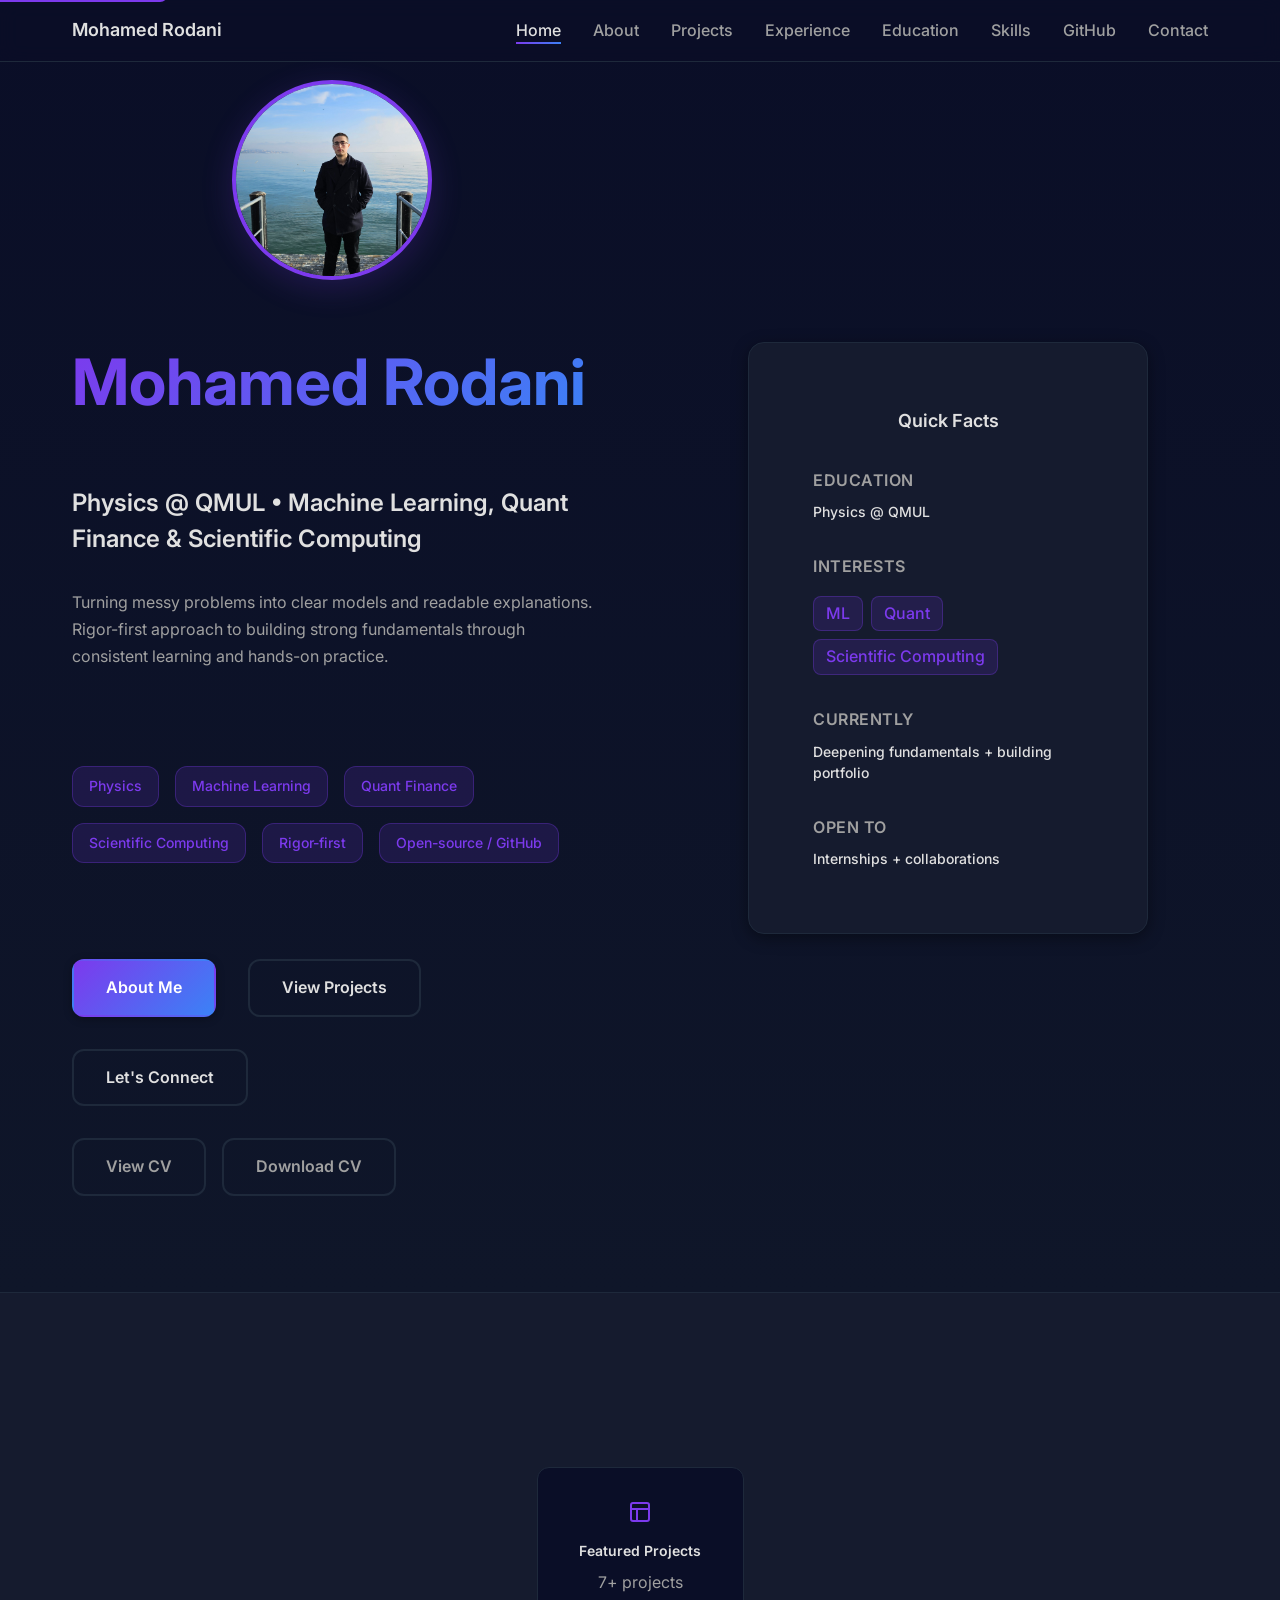
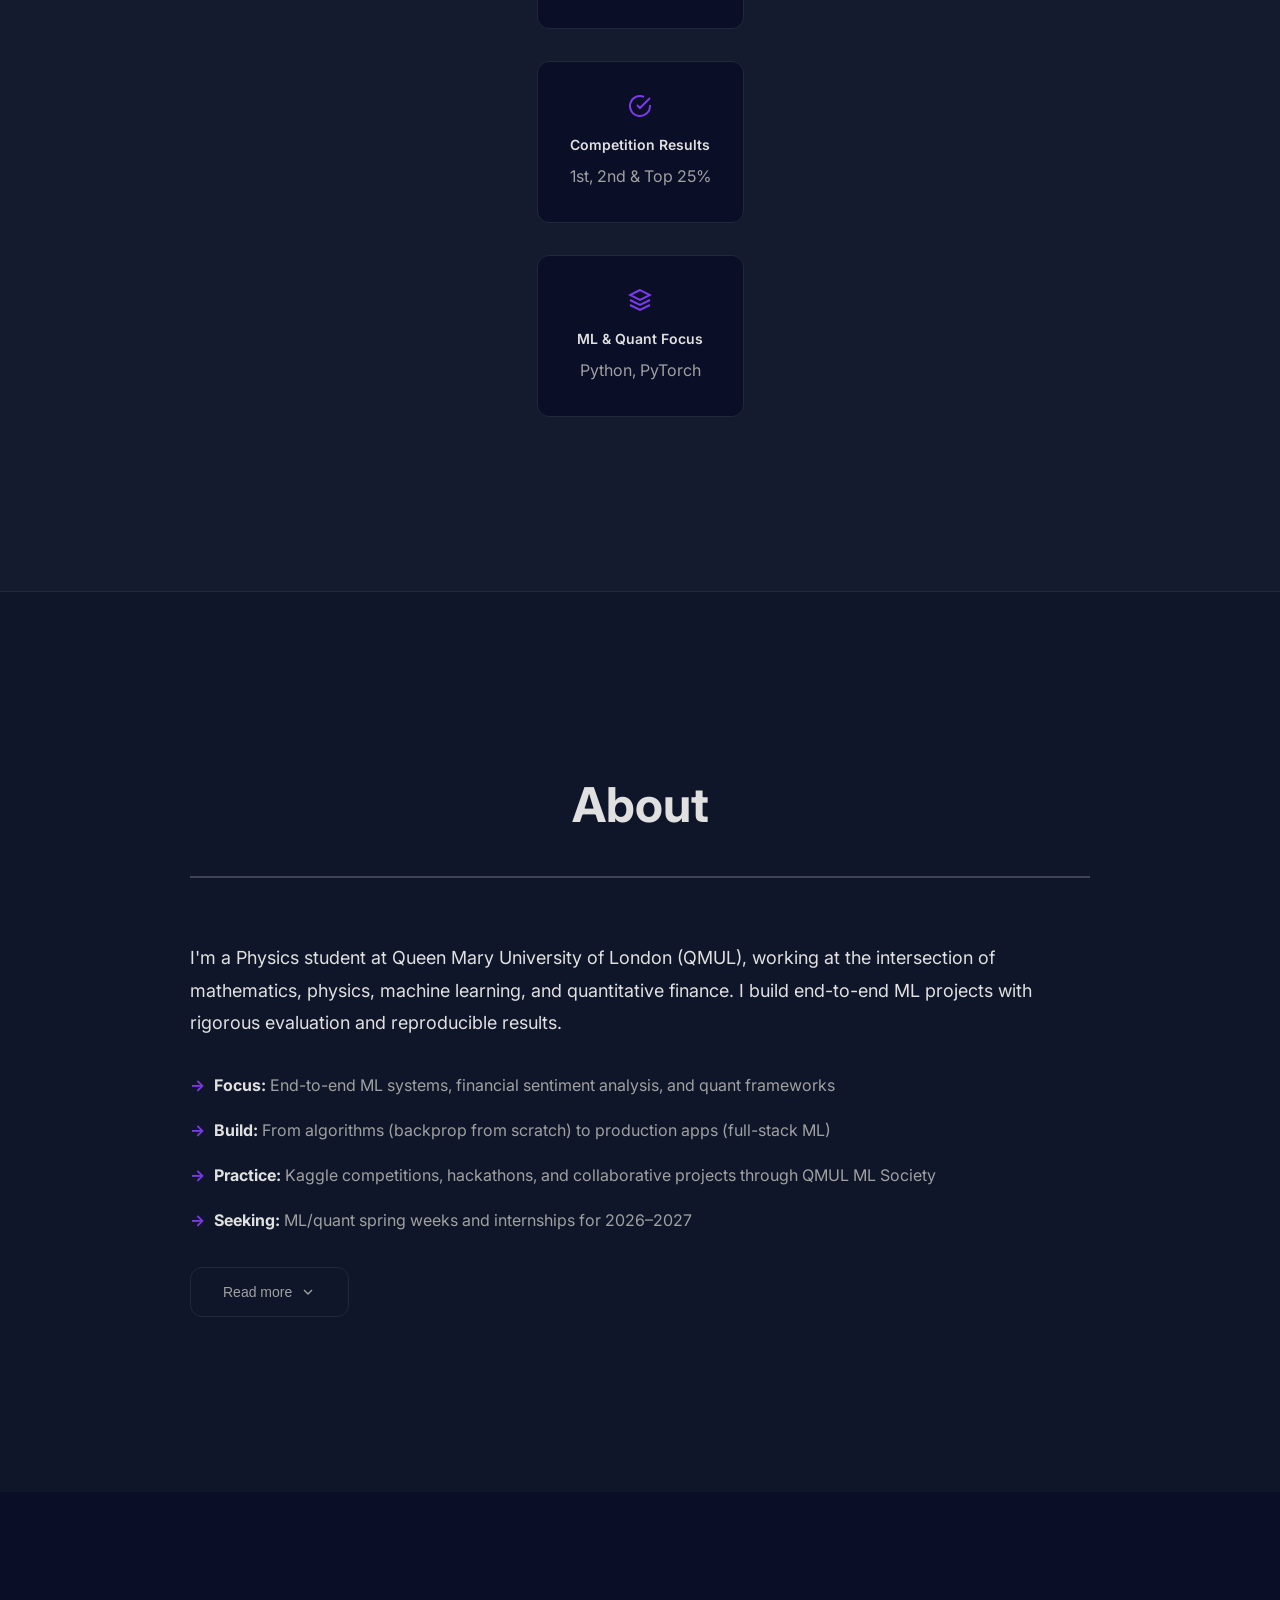
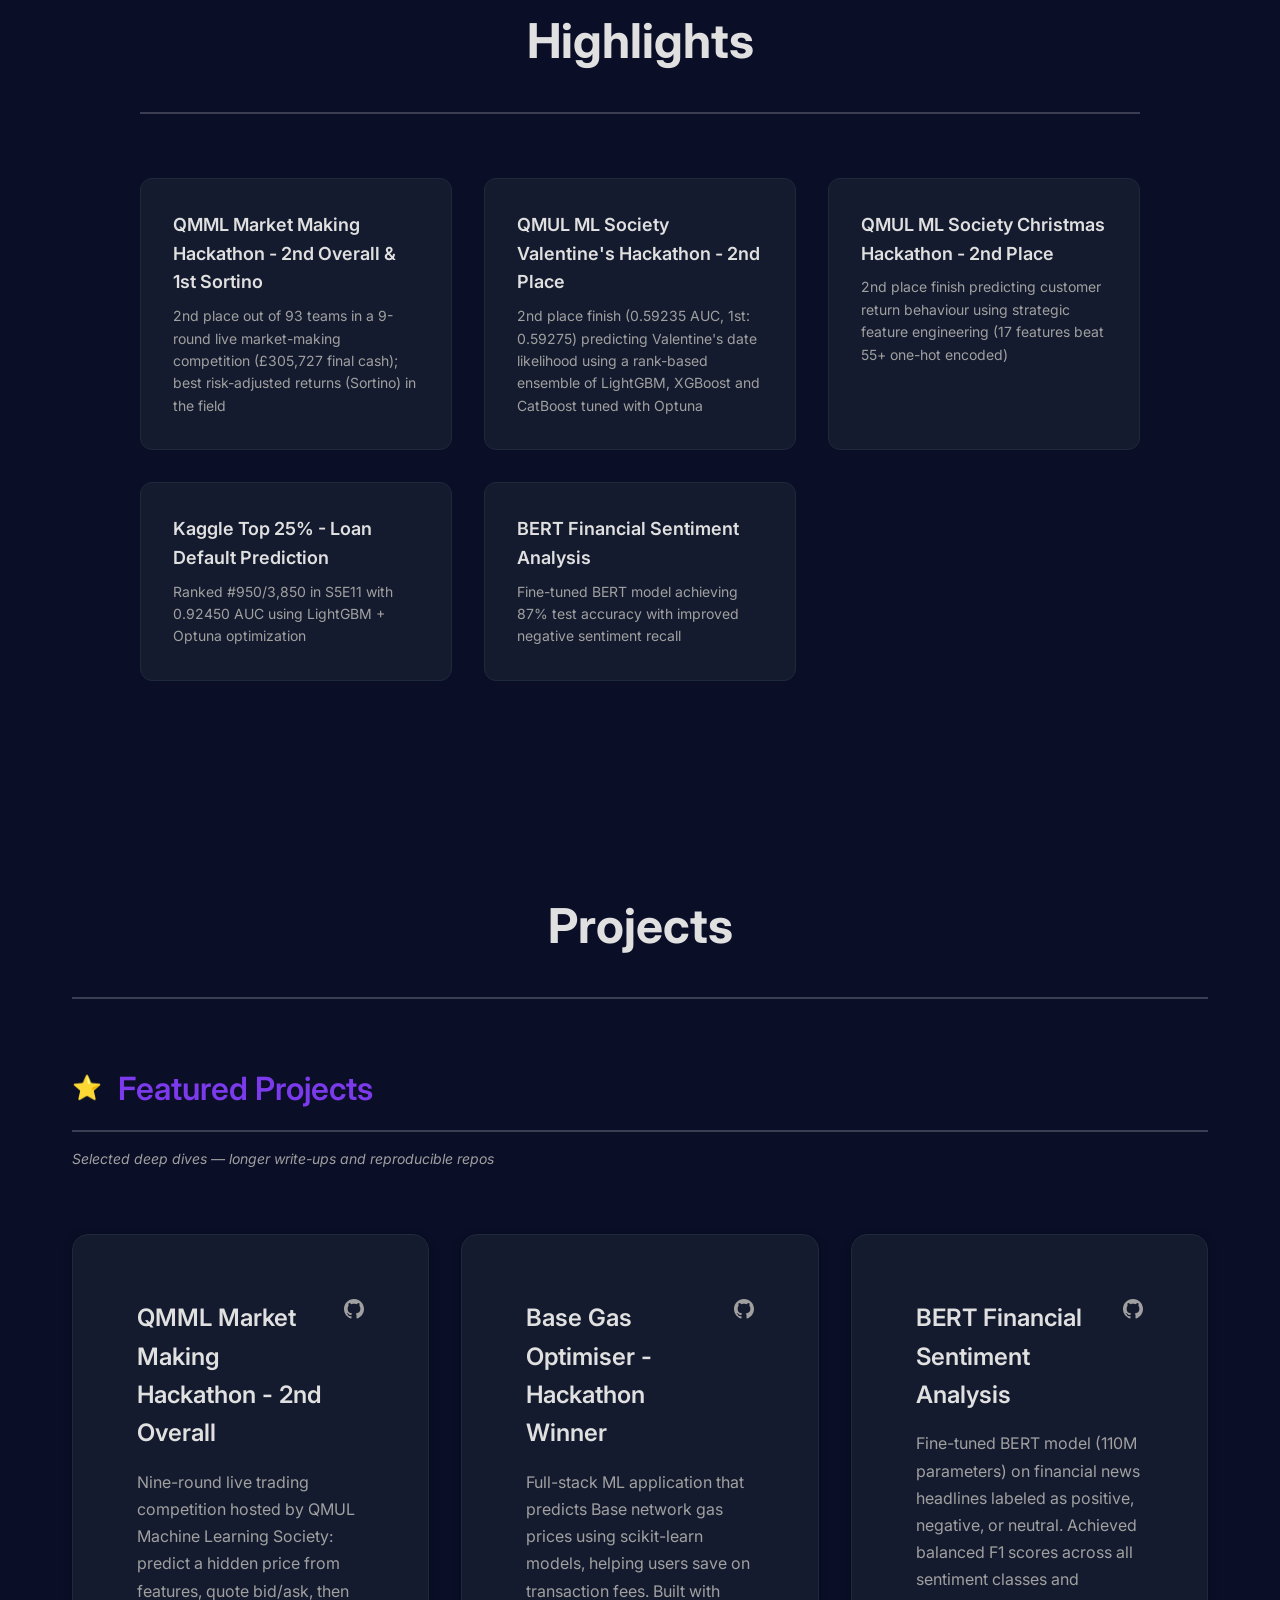
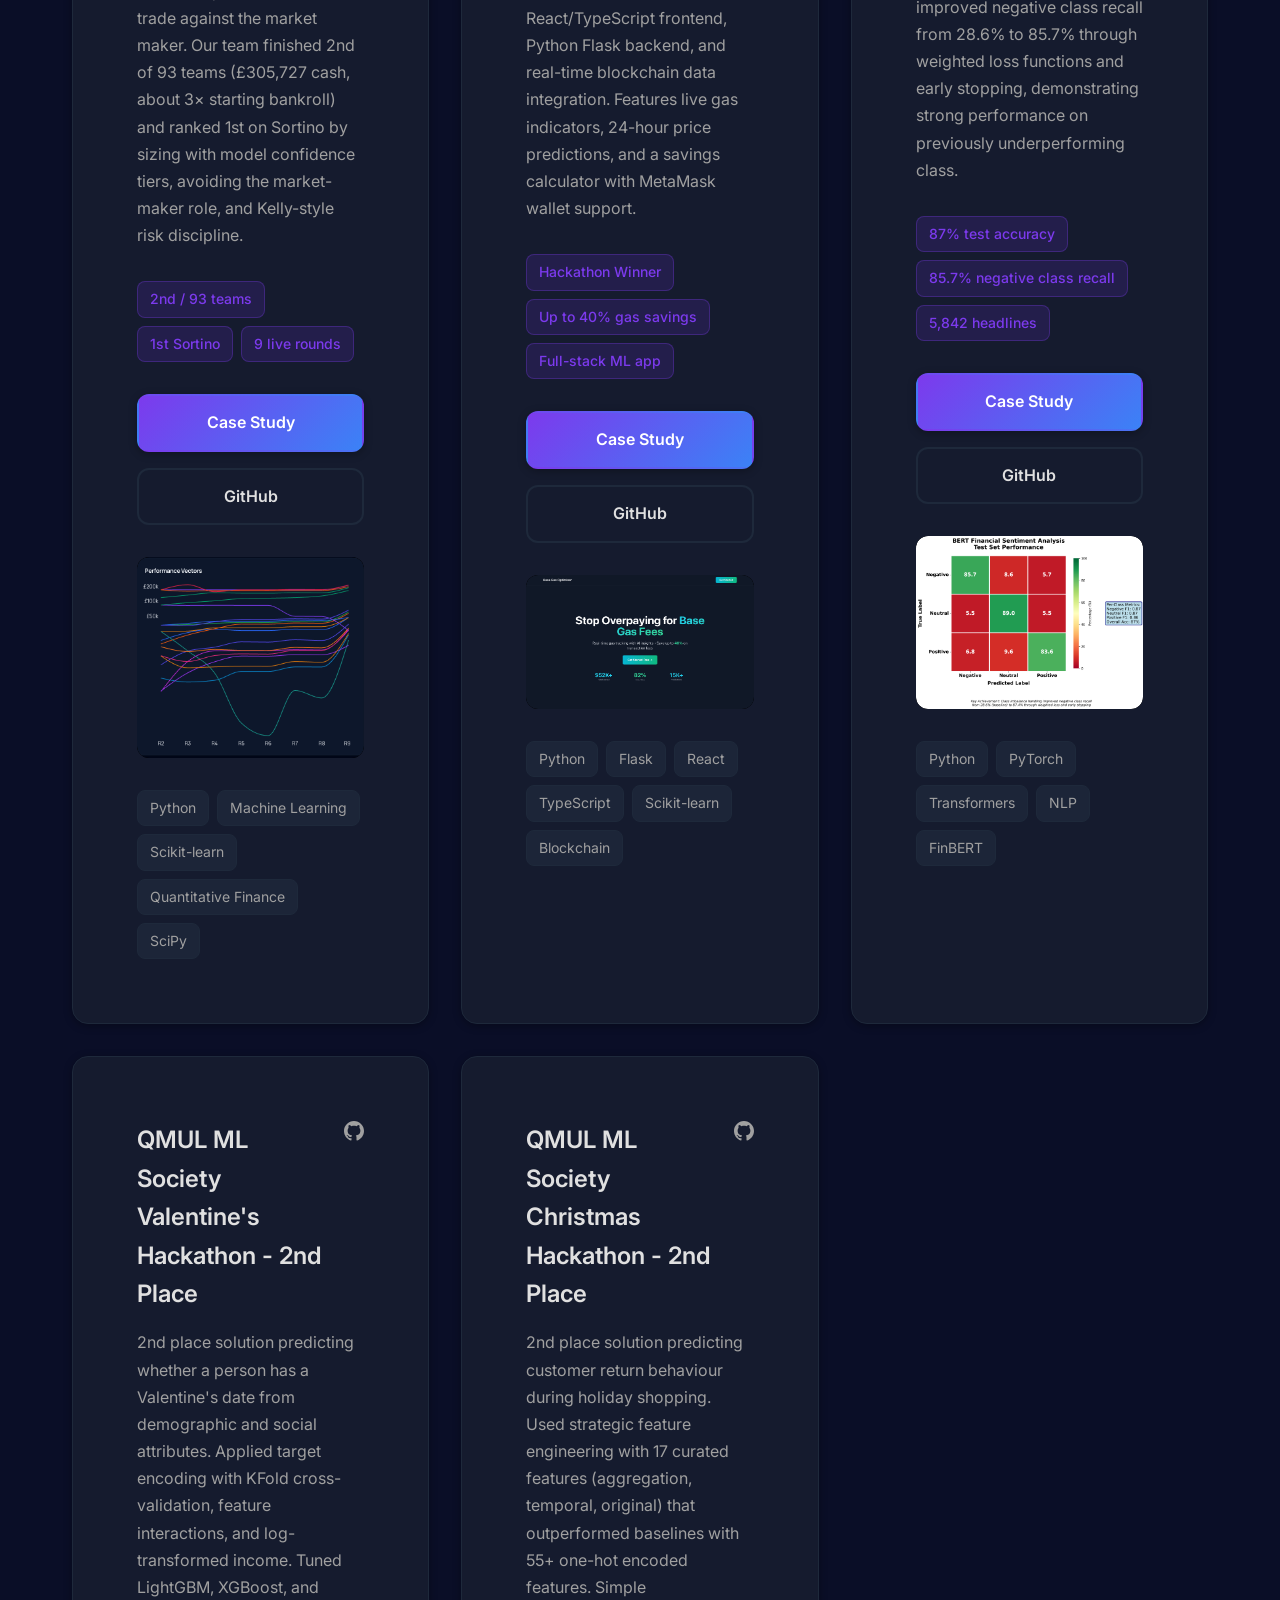
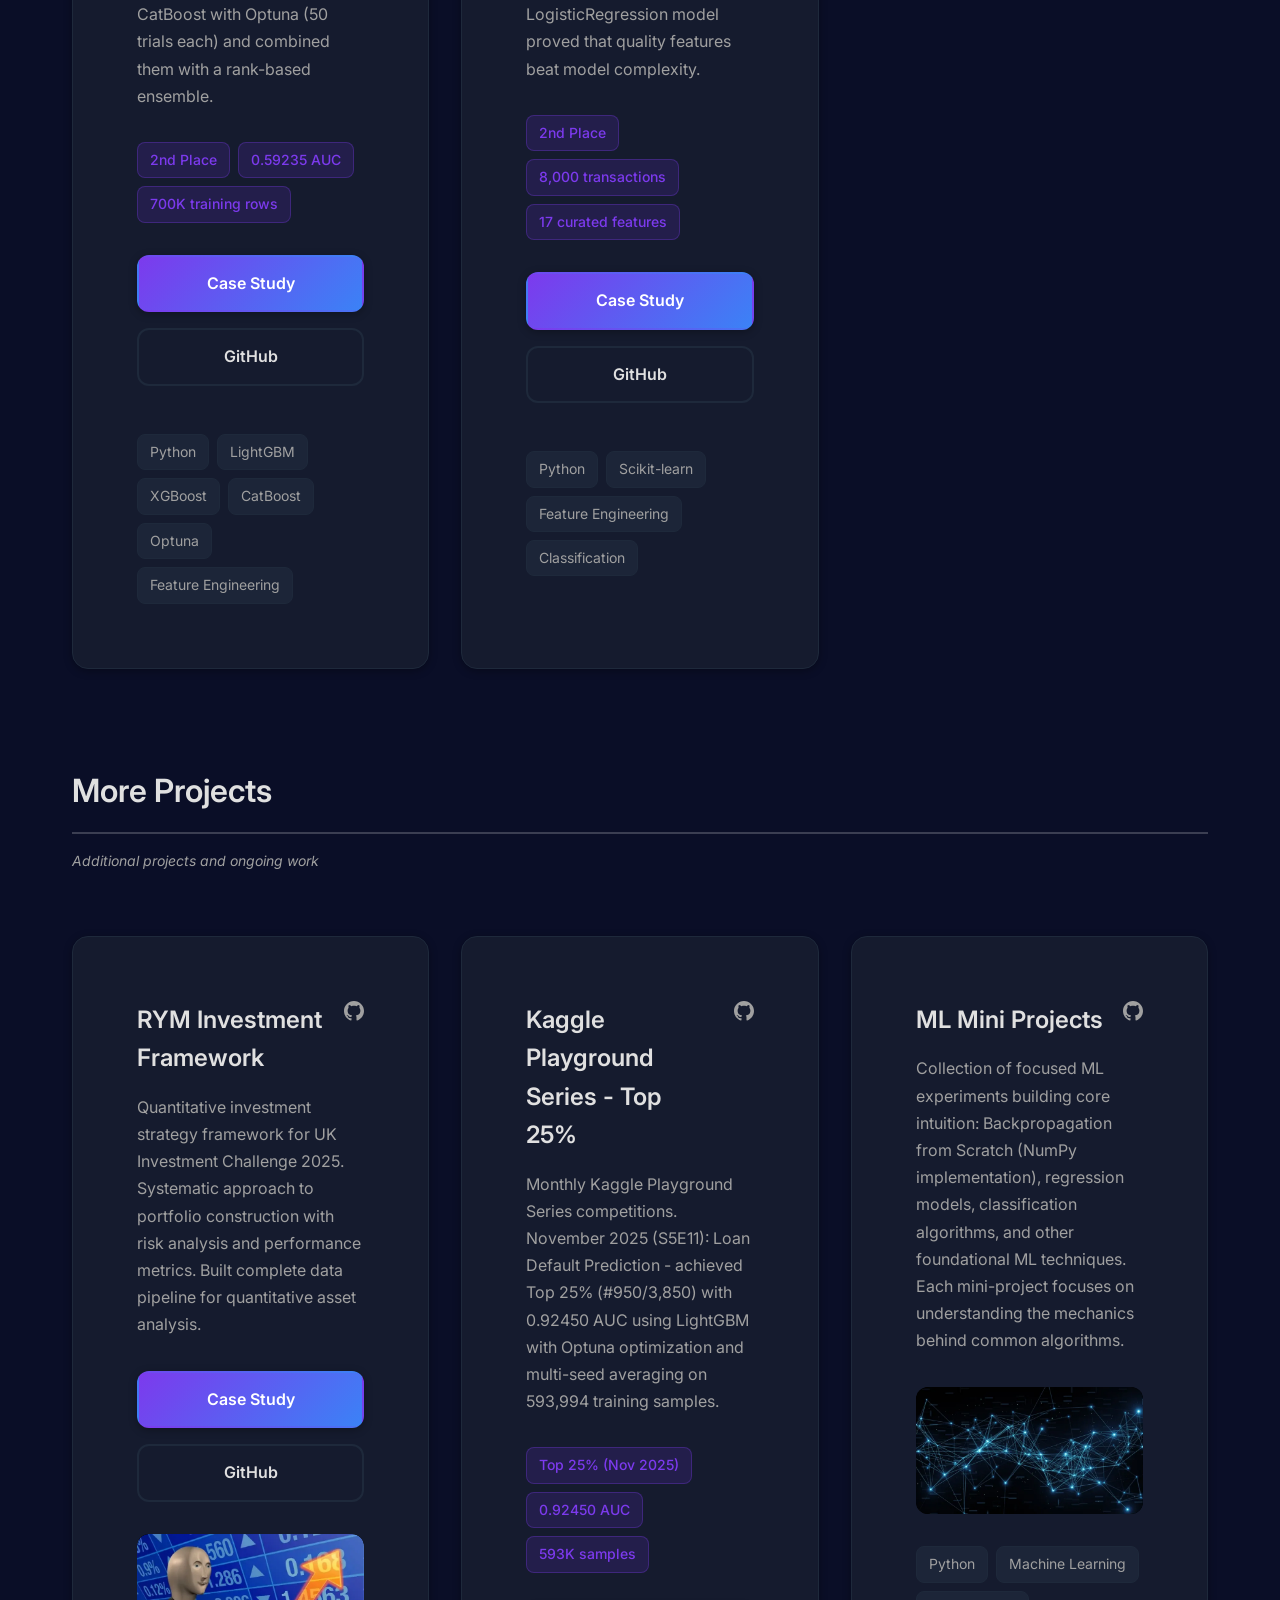
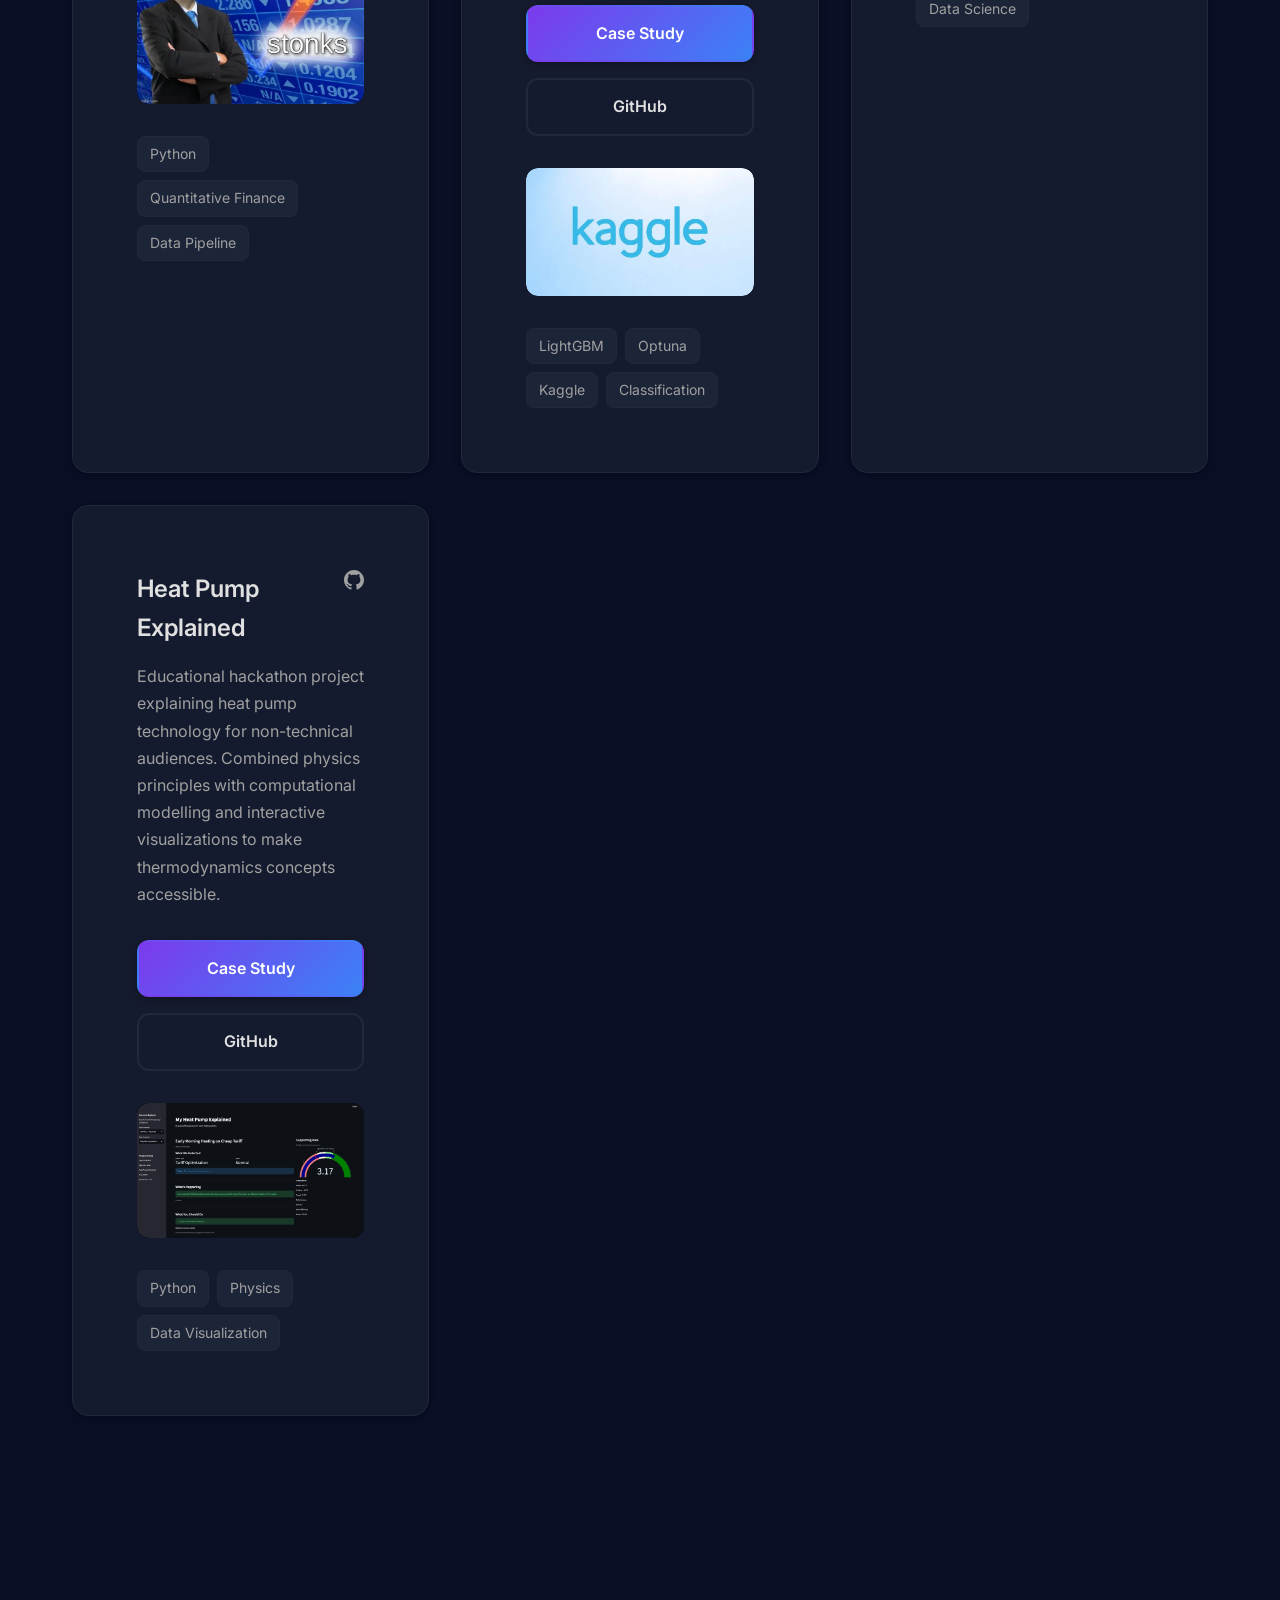
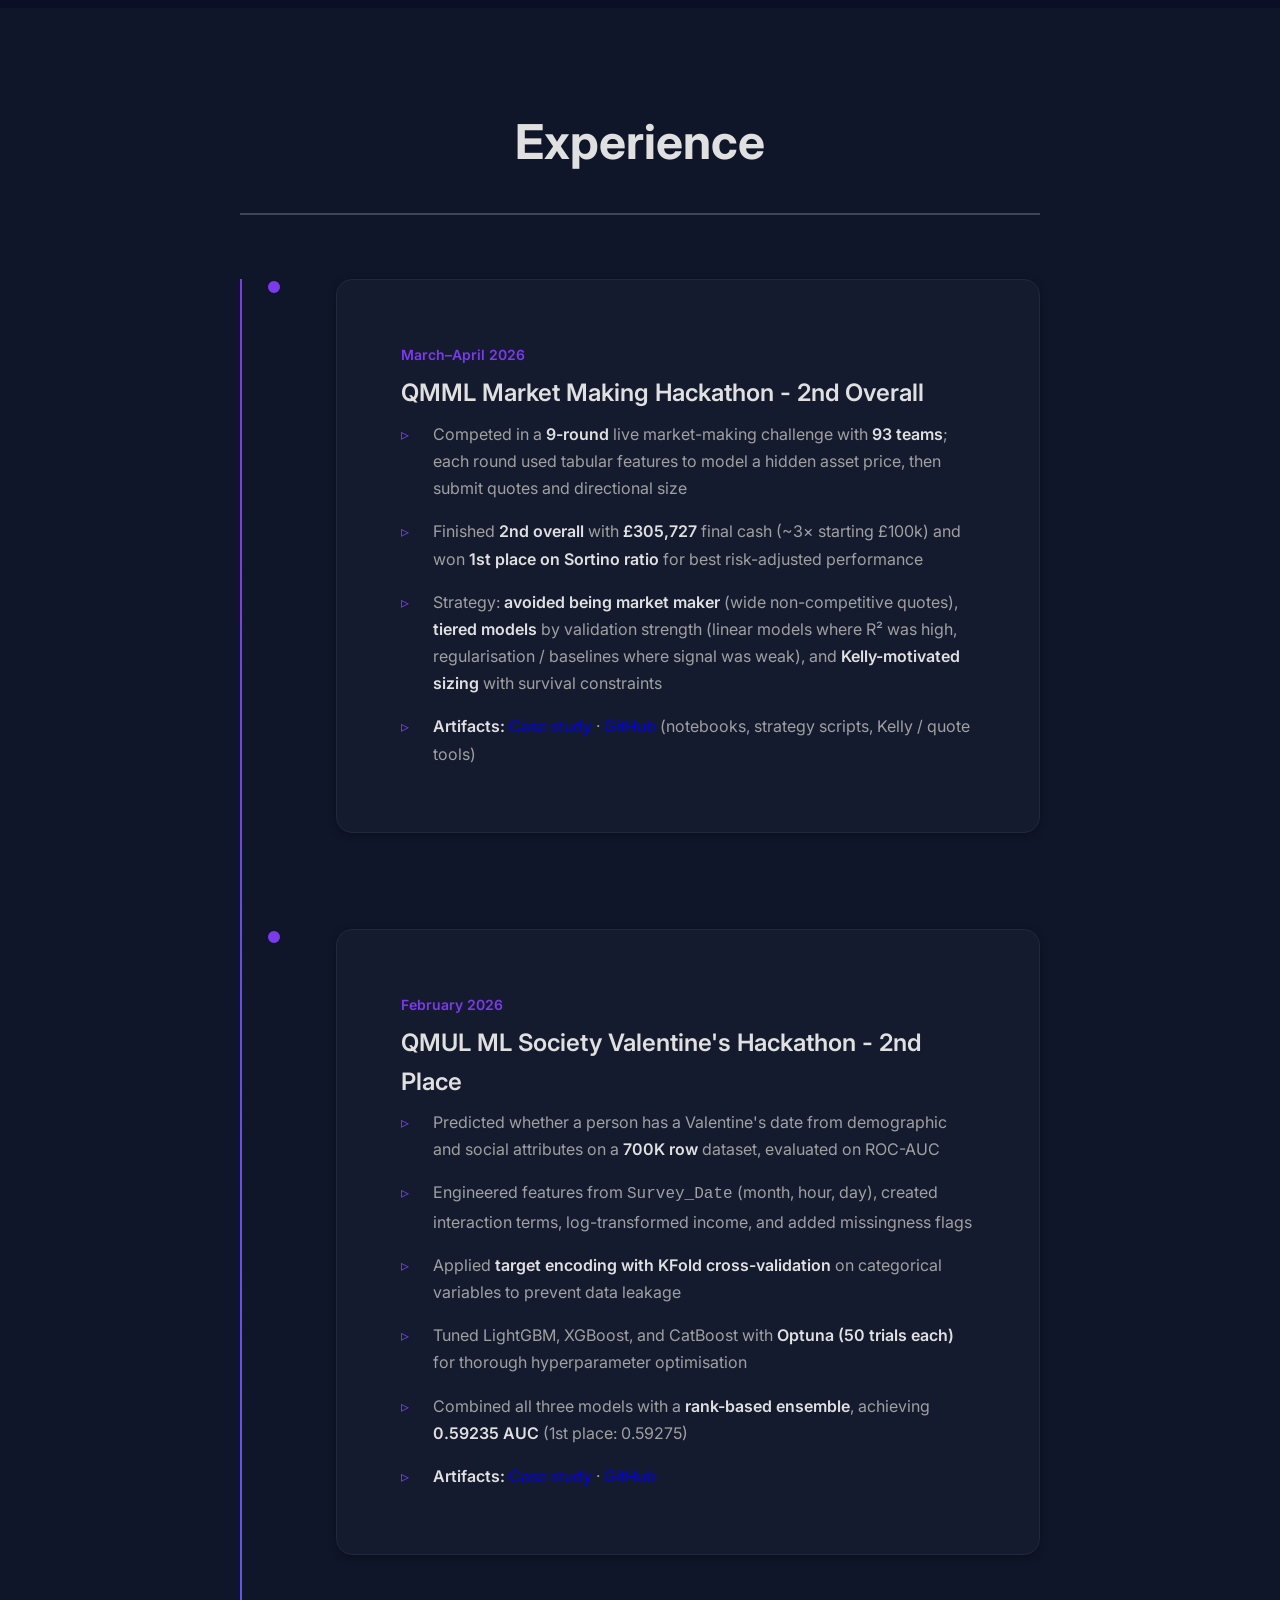
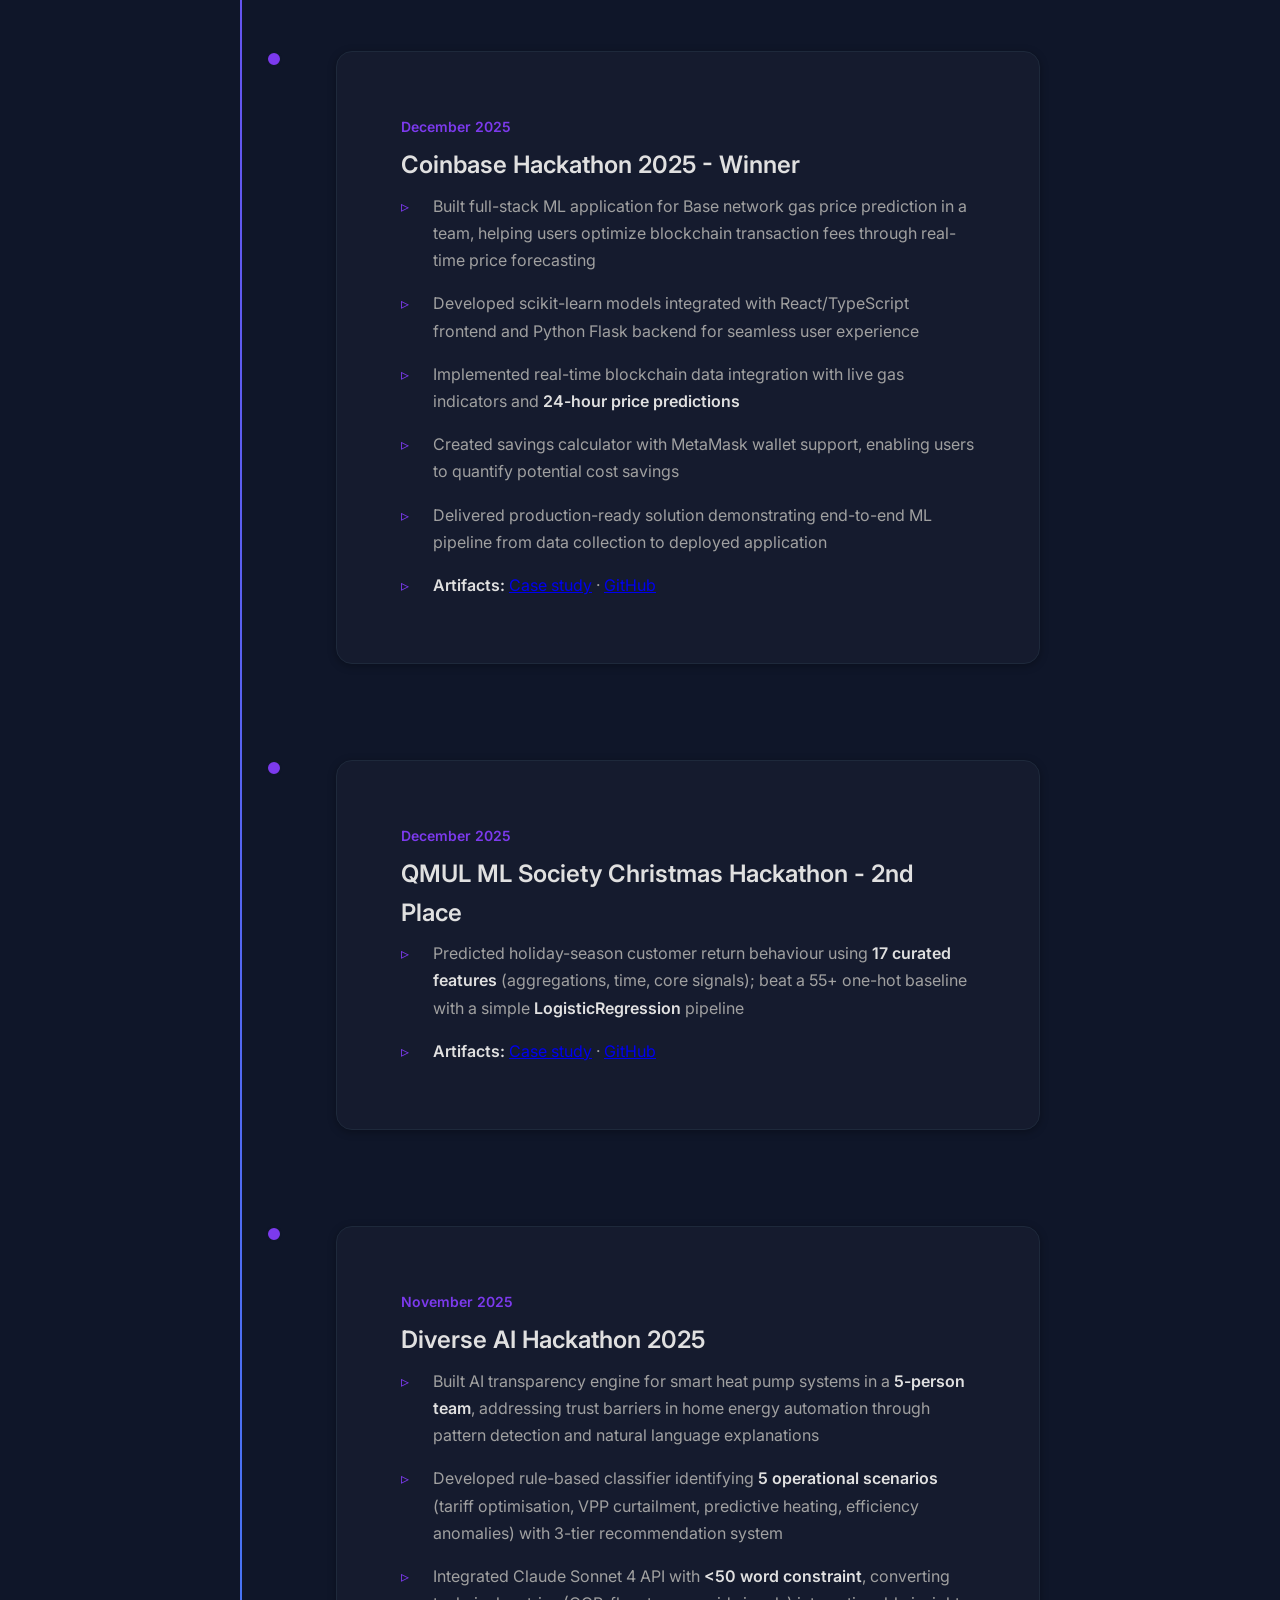
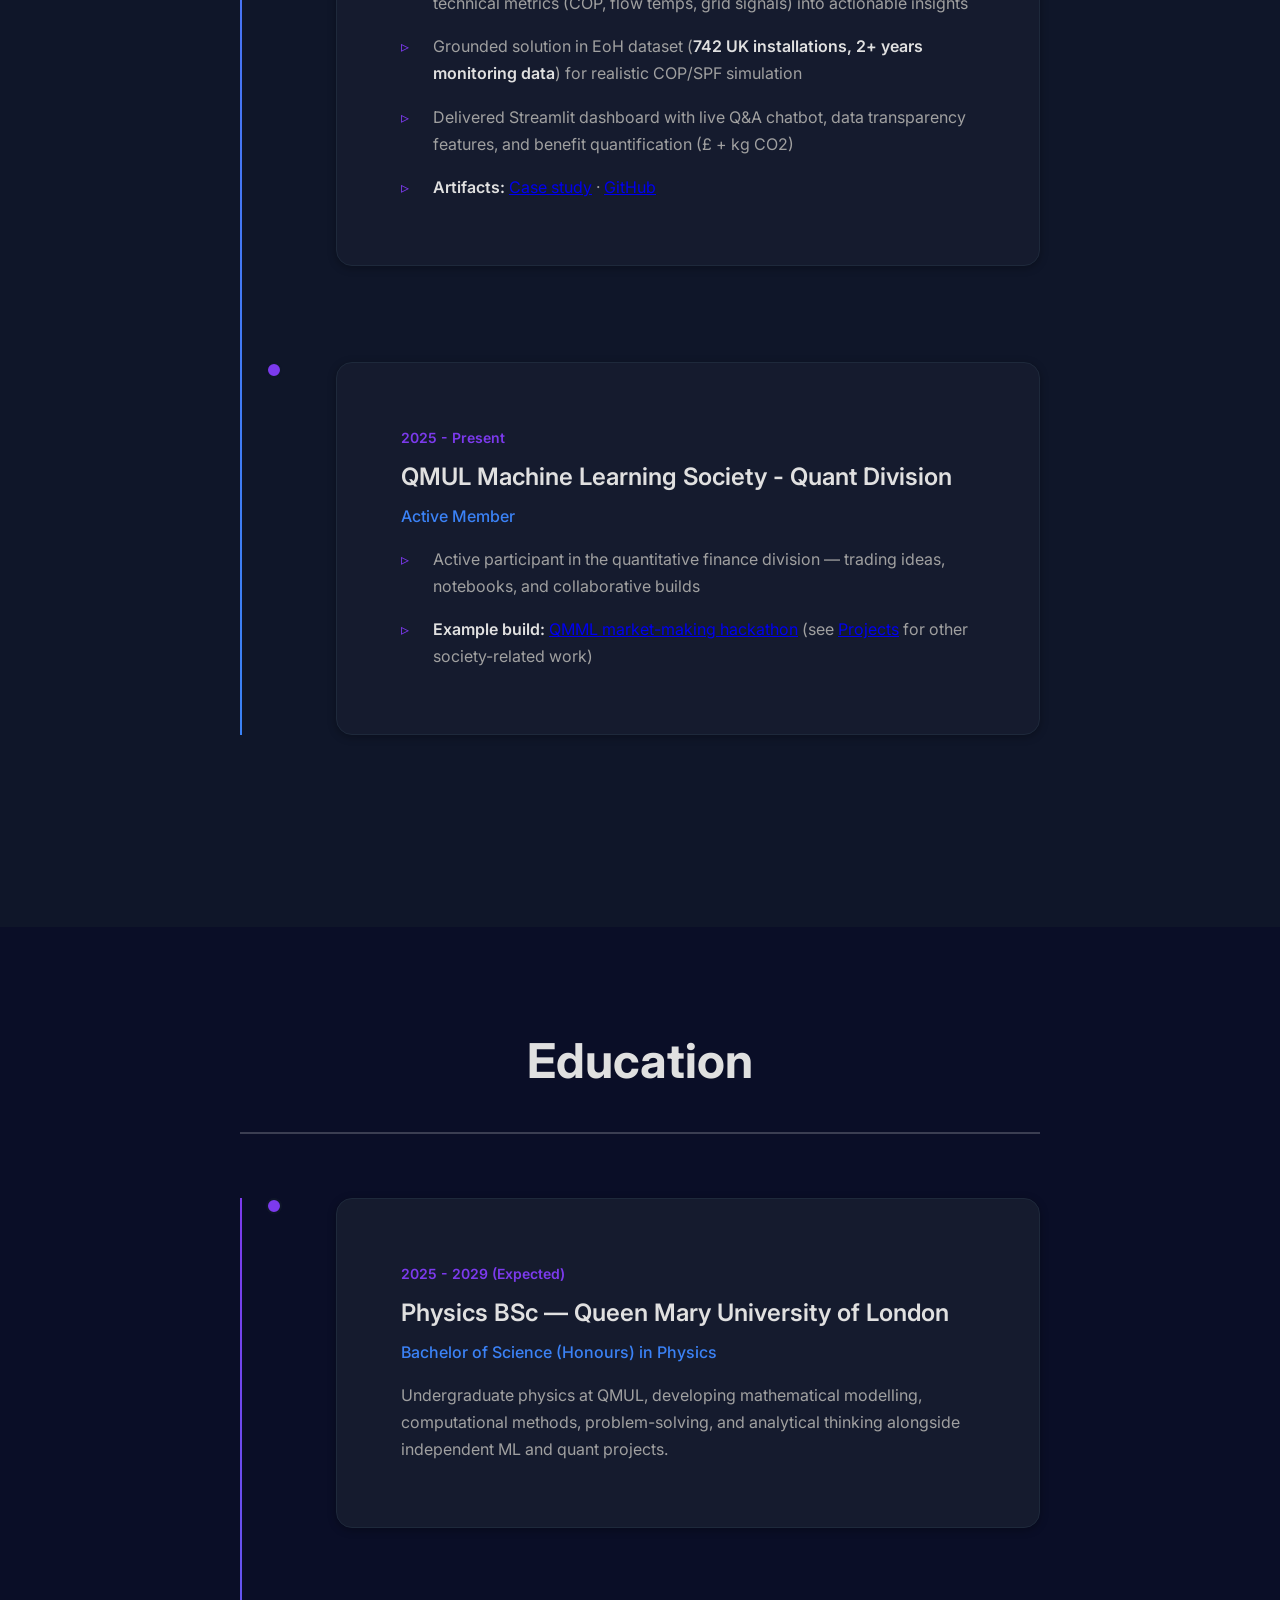
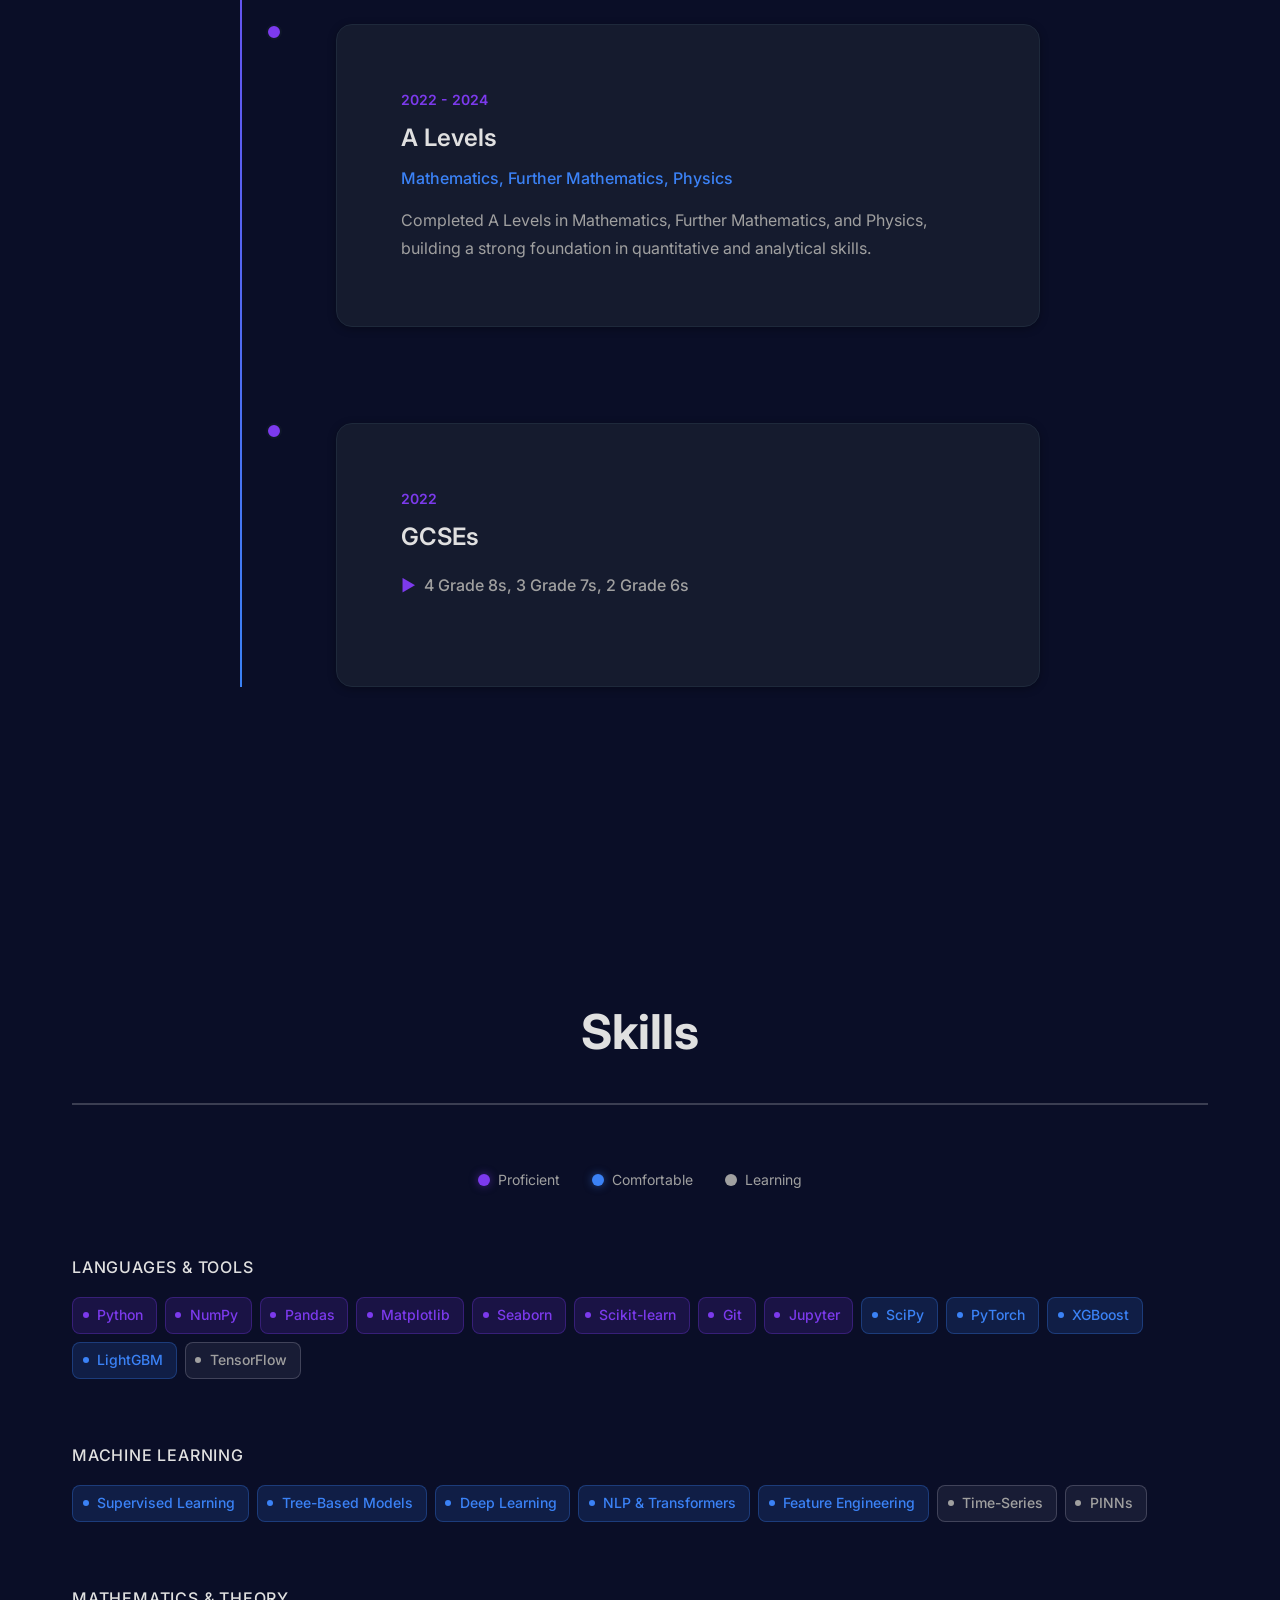
==== commit 9956c7de: "Portfolio content: reorder featured projects, education, skills, trim experience - Feature QMML mark" ====
--- a/index.html
+++ b/index.html
@@ -225,6 +225,39 @@
                 <div class="projects-grid">
                     <div class="project-card reveal" data-delay="100">
                         <div class="project-header">
+                            <h3 class="project-title">QMML Market Making Hackathon - 2nd Overall</h3>
+                            <a href="https://github.com/M-Rodani1/qmml-market-making-hackathon" target="_blank" class="project-external-link" aria-label="View on GitHub" rel="noopener noreferrer">
+                                <svg width="20" height="20" viewBox="0 0 24 24" fill="currentColor">
+                                    <path d="M12 0c-6.626 0-12 5.373-12 12 0 5.302 3.438 9.8 8.207 11.387.599.111.793-.261.793-.577v-2.234c-3.338.726-4.033-1.416-4.033-1.416-.546-1.387-1.333-1.756-1.333-1.756-1.089-.745.083-.729.083-.729 1.205.084 1.839 1.237 1.839 1.237 1.07 1.834 2.807 1.304 3.492.997.107-.775.418-1.305.762-1.604-2.665-.305-5.467-1.334-5.467-5.931 0-1.311.469-2.381 1.236-3.221-.124-.303-.535-1.524.117-3.176 0 0 1.008-.322 3.301 1.23.957-.266 1.983-.399 3.003-.404 1.02.005 2.047.138 3.006.404 2.291-1.552 3.297-1.23 3.297-1.23.653 1.653.242 2.874.118 3.176.77.84 1.235 1.911 1.235 3.221 0 4.609-2.807 5.624-5.479 5.921.43.372.823 1.102.823 2.222v3.293c0 .319.192.694.801.576 4.765-1.589 8.199-6.086 8.199-11.386 0-6.627-5.373-12-12-12z"/>
+                                </svg>
+                            </a>
+                        </div>
+                        <p class="project-description">
+                            Nine-round live trading competition hosted by QMUL Machine Learning Society: predict a hidden price from features, quote bid/ask, then trade against the market maker. Our team finished 2nd of 93 teams (£305,727 cash, about 3× starting bankroll) and ranked 1st on Sortino by sizing with model confidence tiers, avoiding the market-maker role, and Kelly-style risk discipline.
+                        </p>
+                        <div class="project-results-chips">
+                            <span class="result-chip">2nd / 93 teams</span>
+                            <span class="result-chip">1st Sortino</span>
+                            <span class="result-chip">9 live rounds</span>
+                        </div>
+                        <div class="project-cta-buttons">
+                            <a href="projects/qmml-market-making-hackathon.html" class="btn btn-primary">Case Study</a>
+                            <a href="https://github.com/M-Rodani1/qmml-market-making-hackathon" target="_blank" class="btn btn-secondary" rel="noopener noreferrer">GitHub</a>
+                        </div>
+                        <div class="project-media">
+                            <img src="assets/qmml-market-making-performance-vectors.png" alt="Performance Vectors chart — competitor bankrolls across hackathon rounds R2–R9" class="project-image" loading="lazy" onclick="openLightbox('assets/qmml-market-making-performance-vectors.png', 'QMML Market Making — Performance Vectors')">
+                        </div>
+                        <div class="project-tech">
+                            <span class="tech-badge">Python</span>
+                            <span class="tech-badge">Machine Learning</span>
+                            <span class="tech-badge">Scikit-learn</span>
+                            <span class="tech-badge">Quantitative Finance</span>
+                            <span class="tech-badge">SciPy</span>
+                        </div>
+                    </div>
+
+                    <div class="project-card reveal" data-delay="300">
+                        <div class="project-header">
                             <h3 class="project-title">Base Gas Optimiser - Hackathon Winner</h3>
                             <a href="https://github.com/M-Rodani1/basegasfeesML" target="_blank" class="project-external-link" aria-label="View on GitHub" rel="noopener noreferrer">
                                 <svg width="20" height="20" viewBox="0 0 24 24" fill="currentColor">
@@ -257,7 +290,7 @@
                         </div>
                     </div>
 
-                    <div class="project-card reveal" data-delay="300">
+                    <div class="project-card reveal" data-delay="500">
                         <div class="project-header">
                             <h3 class="project-title">BERT Financial Sentiment Analysis</h3>
                             <a href="https://github.com/M-Rodani1/bert-financial-sentiment" target="_blank" class="project-external-link" aria-label="View on GitHub" rel="noopener noreferrer">
@@ -290,7 +323,7 @@
                         </div>
                     </div>
 
-                    <div class="project-card reveal" data-delay="500">
+                    <div class="project-card reveal" data-delay="700">
                         <div class="project-header">
                             <h3 class="project-title">QMUL ML Society Valentine's Hackathon - 2nd Place</h3>
                             <a href="https://github.com/M-Rodani1/qmml-valentines-hackathon" target="_blank" class="project-external-link" aria-label="View on GitHub" rel="noopener noreferrer">
@@ -321,7 +354,7 @@
                         </div>
                     </div>
 
-                    <div class="project-card reveal" data-delay="700">
+                    <div class="project-card reveal" data-delay="900">
                         <div class="project-header">
                             <h3 class="project-title">QMUL ML Society Christmas Hackathon - 2nd Place</h3>
                             <a href="https://github.com/M-Rodani1/qmml-christmas-hackathon" target="_blank" class="project-external-link" aria-label="View on GitHub" rel="noopener noreferrer">
@@ -347,39 +380,6 @@
                             <span class="tech-badge">Scikit-learn</span>
                             <span class="tech-badge">Feature Engineering</span>
                             <span class="tech-badge">Classification</span>
-                        </div>
-                    </div>
-
-                    <div class="project-card reveal" data-delay="900">
-                        <div class="project-header">
-                            <h3 class="project-title">QMML Market Making Hackathon - 2nd Overall</h3>
-                            <a href="https://github.com/M-Rodani1/qmml-market-making-hackathon" target="_blank" class="project-external-link" aria-label="View on GitHub" rel="noopener noreferrer">
-                                <svg width="20" height="20" viewBox="0 0 24 24" fill="currentColor">
-                                    <path d="M12 0c-6.626 0-12 5.373-12 12 0 5.302 3.438 9.8 8.207 11.387.599.111.793-.261.793-.577v-2.234c-3.338.726-4.033-1.416-4.033-1.416-.546-1.387-1.333-1.756-1.333-1.756-1.089-.745.083-.729.083-.729 1.205.084 1.839 1.237 1.839 1.237 1.07 1.834 2.807 1.304 3.492.997.107-.775.418-1.305.762-1.604-2.665-.305-5.467-1.334-5.467-5.931 0-1.311.469-2.381 1.236-3.221-.124-.303-.535-1.524.117-3.176 0 0 1.008-.322 3.301 1.23.957-.266 1.983-.399 3.003-.404 1.02.005 2.047.138 3.006.404 2.291-1.552 3.297-1.23 3.297-1.23.653 1.653.242 2.874.118 3.176.77.84 1.235 1.911 1.235 3.221 0 4.609-2.807 5.624-5.479 5.921.43.372.823 1.102.823 2.222v3.293c0 .319.192.694.801.576 4.765-1.589 8.199-6.086 8.199-11.386 0-6.627-5.373-12-12-12z"/>
-                                </svg>
-                            </a>
-                        </div>
-                        <p class="project-description">
-                            Nine-round live trading competition hosted by QMUL Machine Learning Society: predict a hidden price from features, quote bid/ask, then trade against the market maker. Our team finished 2nd of 93 teams (£305,727 cash, about 3× starting bankroll) and ranked 1st on Sortino by sizing with model confidence tiers, avoiding the market-maker role, and Kelly-style risk discipline.
-                        </p>
-                        <div class="project-results-chips">
-                            <span class="result-chip">2nd / 93 teams</span>
-                            <span class="result-chip">1st Sortino</span>
-                            <span class="result-chip">9 live rounds</span>
-                        </div>
-                        <div class="project-cta-buttons">
-                            <a href="projects/qmml-market-making-hackathon.html" class="btn btn-primary">Case Study</a>
-                            <a href="https://github.com/M-Rodani1/qmml-market-making-hackathon" target="_blank" class="btn btn-secondary" rel="noopener noreferrer">GitHub</a>
-                        </div>
-                        <div class="project-media">
-                            <img src="assets/qmml-market-making-performance-vectors.png" alt="Performance Vectors chart — competitor bankrolls across hackathon rounds R2–R9" class="project-image" loading="lazy" onclick="openLightbox('assets/qmml-market-making-performance-vectors.png', 'QMML Market Making — Performance Vectors')">
-                        </div>
-                        <div class="project-tech">
-                            <span class="tech-badge">Python</span>
-                            <span class="tech-badge">Machine Learning</span>
-                            <span class="tech-badge">Scikit-learn</span>
-                            <span class="tech-badge">Quantitative Finance</span>
-                            <span class="tech-badge">SciPy</span>
                         </div>
                     </div>
                 </div>
@@ -579,28 +579,6 @@
                     </div>
                 </div>
 
-                <div class="timeline-item reveal" data-delay="200">
-                    <div class="timeline-content">
-                        <div class="timeline-date">2023</div>
-                        <h3 class="timeline-title">WCIT Hackathon - 4th Place</h3>
-                        <p class="timeline-role">Team Member</p>
-                        <p class="timeline-description">
-                            Competed in hackathon team, developing innovative solution. Secured 4th place finish among competing teams through technical excellence and collaborative problem-solving.
-                        </p>
-                    </div>
-                </div>
-
-                <div class="timeline-item reveal" data-delay="200">
-                    <div class="timeline-content">
-                        <div class="timeline-date">2022</div>
-                        <h3 class="timeline-title">Tesco Group Competition - 1st Place</h3>
-                        <p class="timeline-role">Team Member / Lead</p>
-                        <p class="timeline-description">
-                            Won first place in competitive challenge. Led key technical contributions and collaborated with team to deliver winning solution through innovative approach and strong execution.
-                        </p>
-                    </div>
-                </div>
-
                 <div class="timeline-item reveal" data-delay="300">
                     <div class="timeline-content">
                         <div class="timeline-date">2025 - Present</div>
@@ -623,11 +601,11 @@
             <div class="timeline">
                 <div class="timeline-item reveal">
                     <div class="timeline-content">
-                        <div class="timeline-date">2025 - Present</div>
-                        <h3 class="timeline-title">Physics Degree</h3>
-                        <p class="timeline-role">Bachelor of Science in Physics</p>
+                        <div class="timeline-date">2025 - 2029 (Expected)</div>
+                        <h3 class="timeline-title">Physics BSc — Queen Mary University of London</h3>
+                        <p class="timeline-role">Bachelor of Science (Honours) in Physics</p>
                         <p class="timeline-description">
-                            Skills gained from studying Physics include mathematical modelling, computational methods, problem-solving, and analytical thinking.
+                            Undergraduate physics at QMUL, developing mathematical modelling, computational methods, problem-solving, and analytical thinking alongside independent ML and quant projects.
                         </p>
                     </div>
                 </div>
@@ -689,6 +667,7 @@
                         <span class="skill-tag proficient" data-tooltip="Proficient level">Scikit-learn</span>
                         <span class="skill-tag proficient" data-tooltip="Proficient level">Git</span>
                         <span class="skill-tag proficient" data-tooltip="Proficient level">Jupyter</span>
+                        <span class="skill-tag comfortable" data-tooltip="Comfortable level">SciPy</span>
                         <span class="skill-tag comfortable" data-tooltip="Comfortable level">PyTorch</span>
                         <span class="skill-tag comfortable" data-tooltip="Comfortable level">XGBoost</span>
                         <span class="skill-tag comfortable" data-tooltip="Comfortable level">LightGBM</span>
@@ -702,7 +681,6 @@
                         <span class="skill-tag comfortable" data-tooltip="Comfortable level">Tree-Based Models</span>
                         <span class="skill-tag comfortable" data-tooltip="Comfortable level">Deep Learning</span>
                         <span class="skill-tag comfortable" data-tooltip="Comfortable level">NLP & Transformers</span>
-                        <span class="skill-tag comfortable" data-tooltip="Comfortable level">Computer Vision</span>
                         <span class="skill-tag comfortable" data-tooltip="Comfortable level">Feature Engineering</span>
                         <span class="skill-tag learning" data-tooltip="Learning">Time-Series</span>
                         <span class="skill-tag learning" data-tooltip="Learning">PINNs</span>
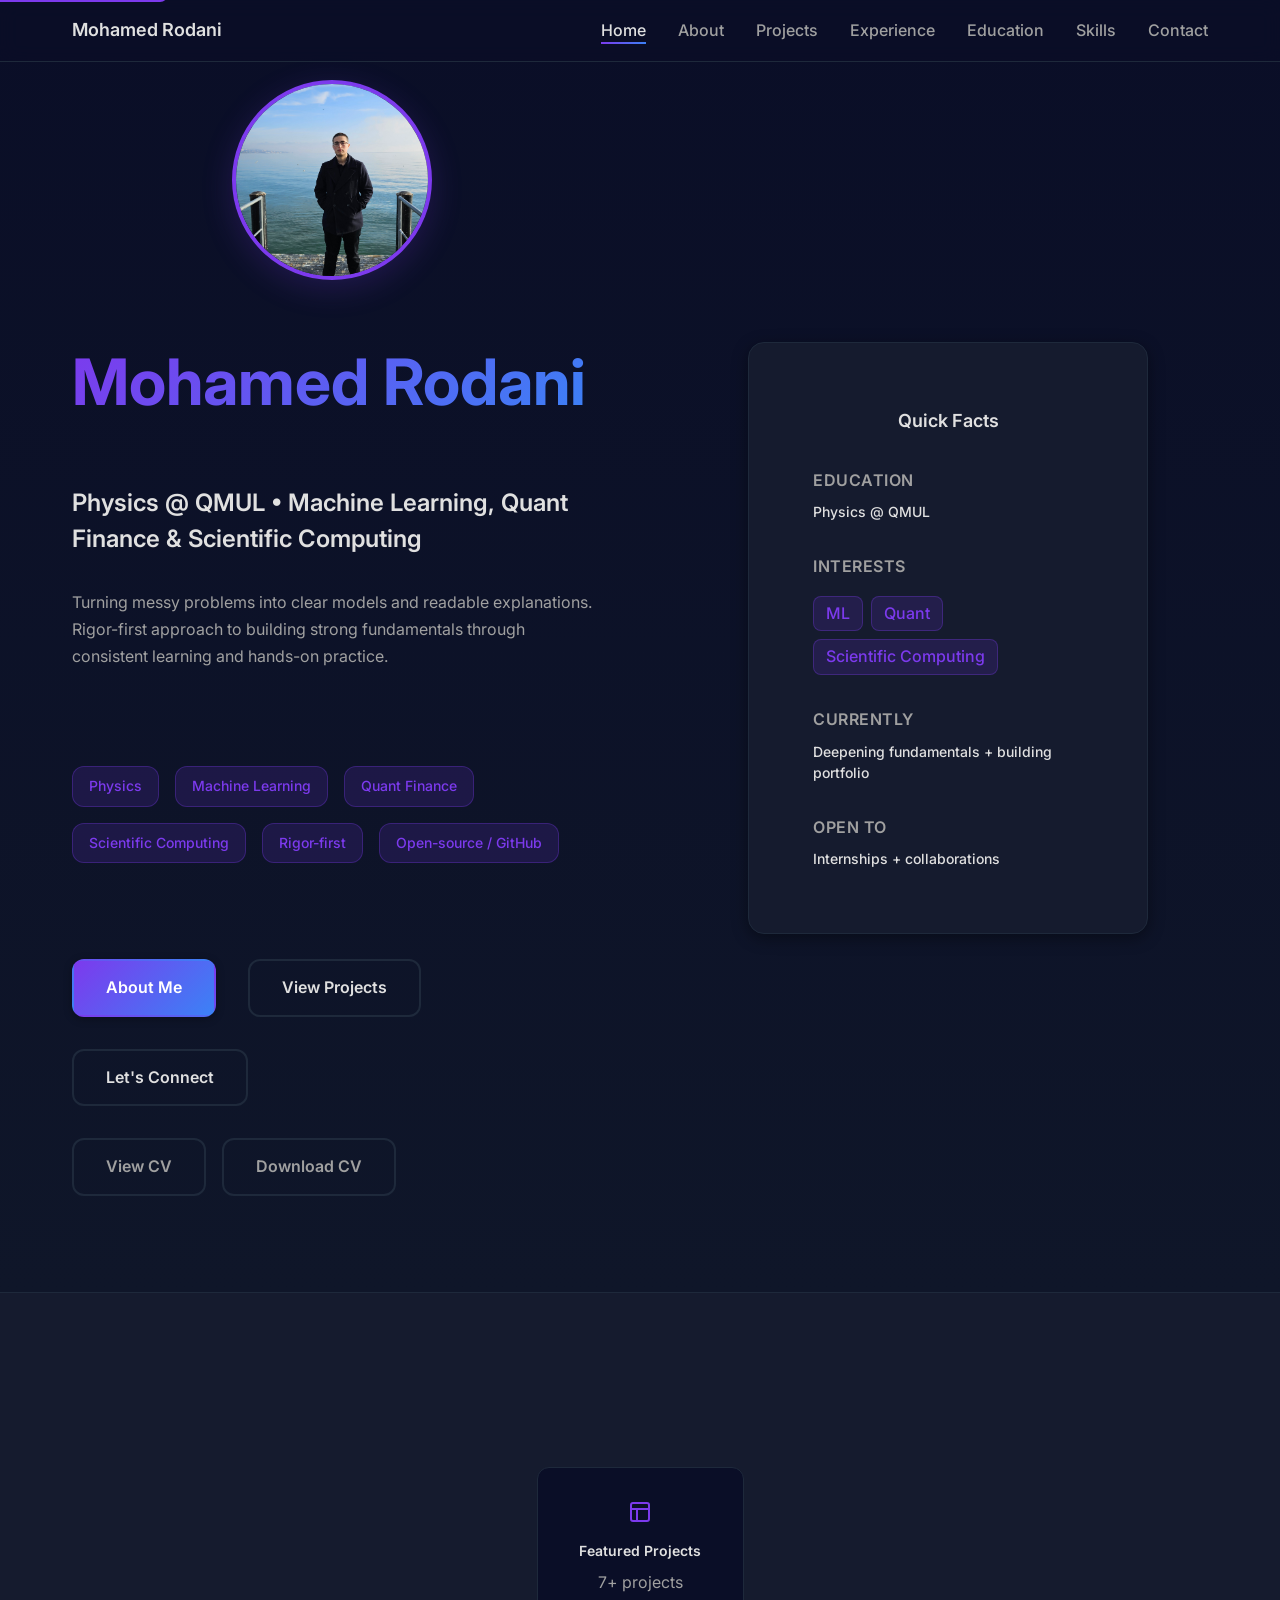
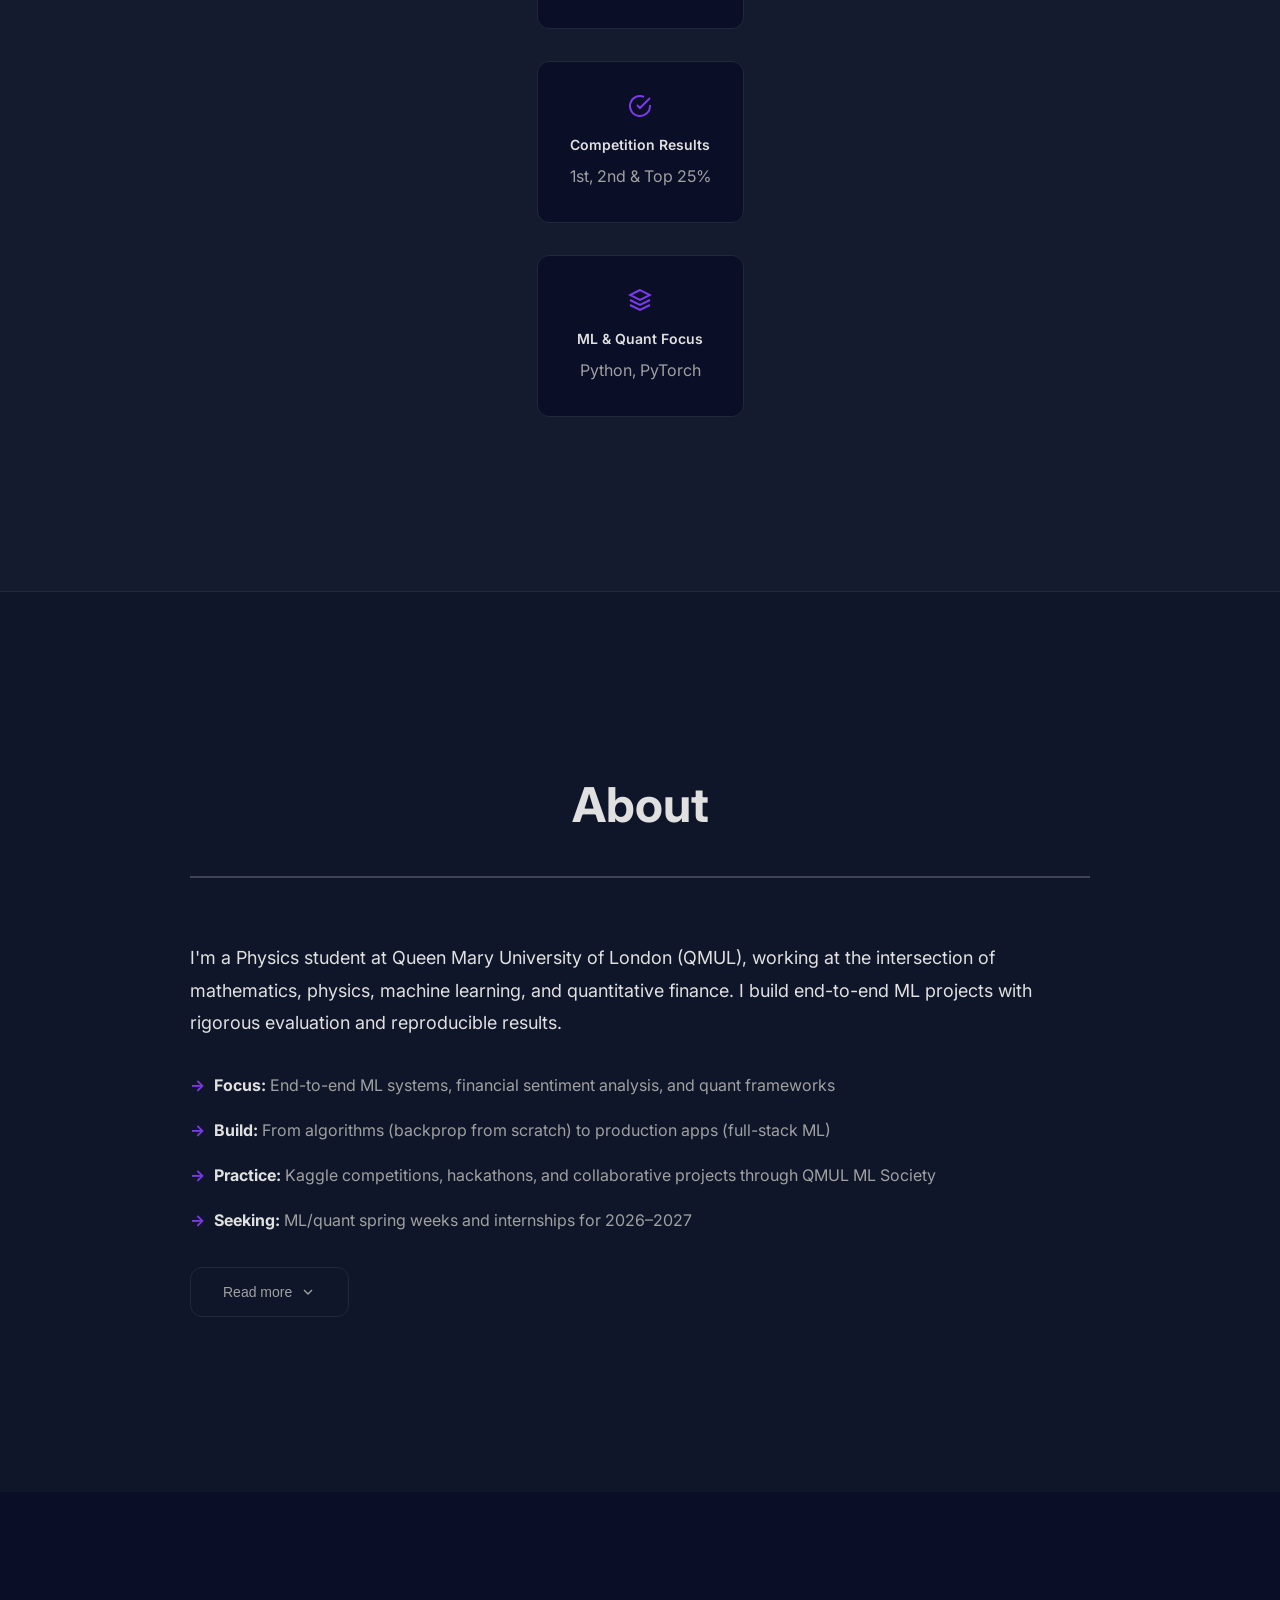
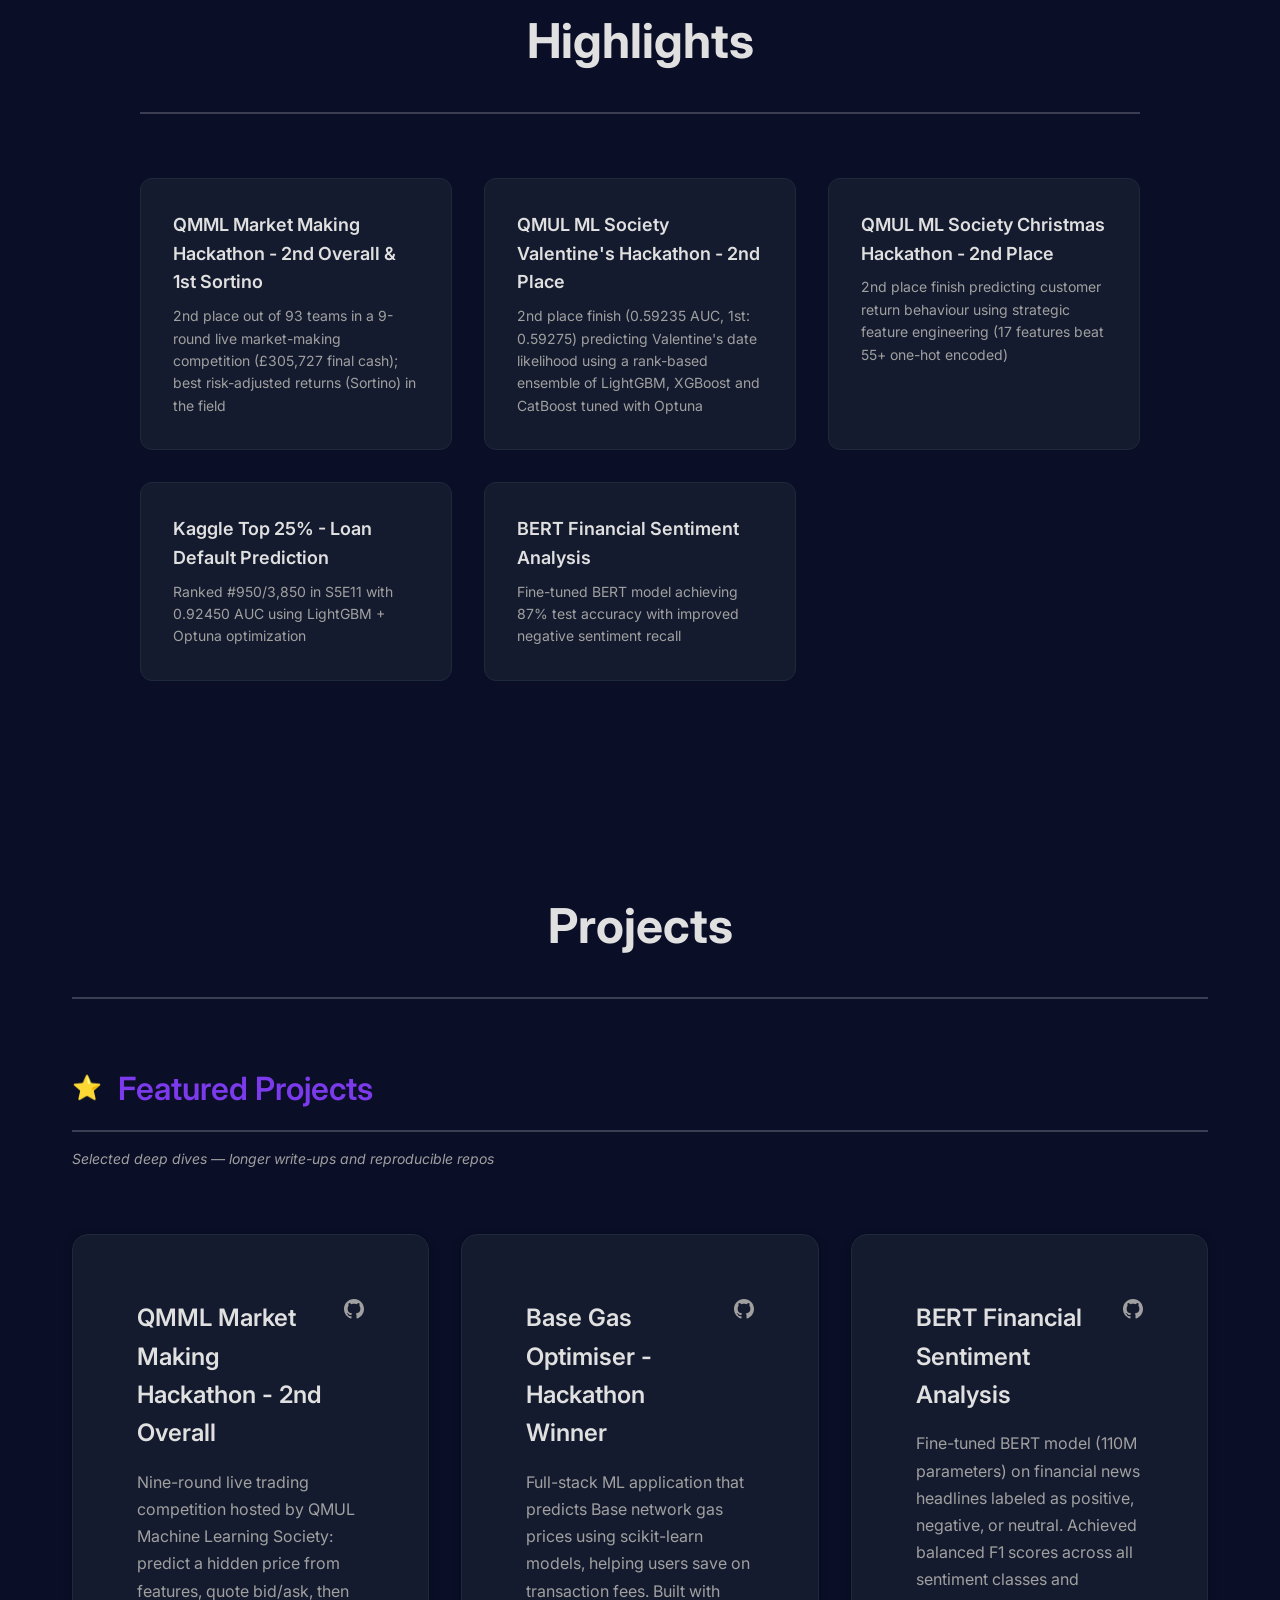
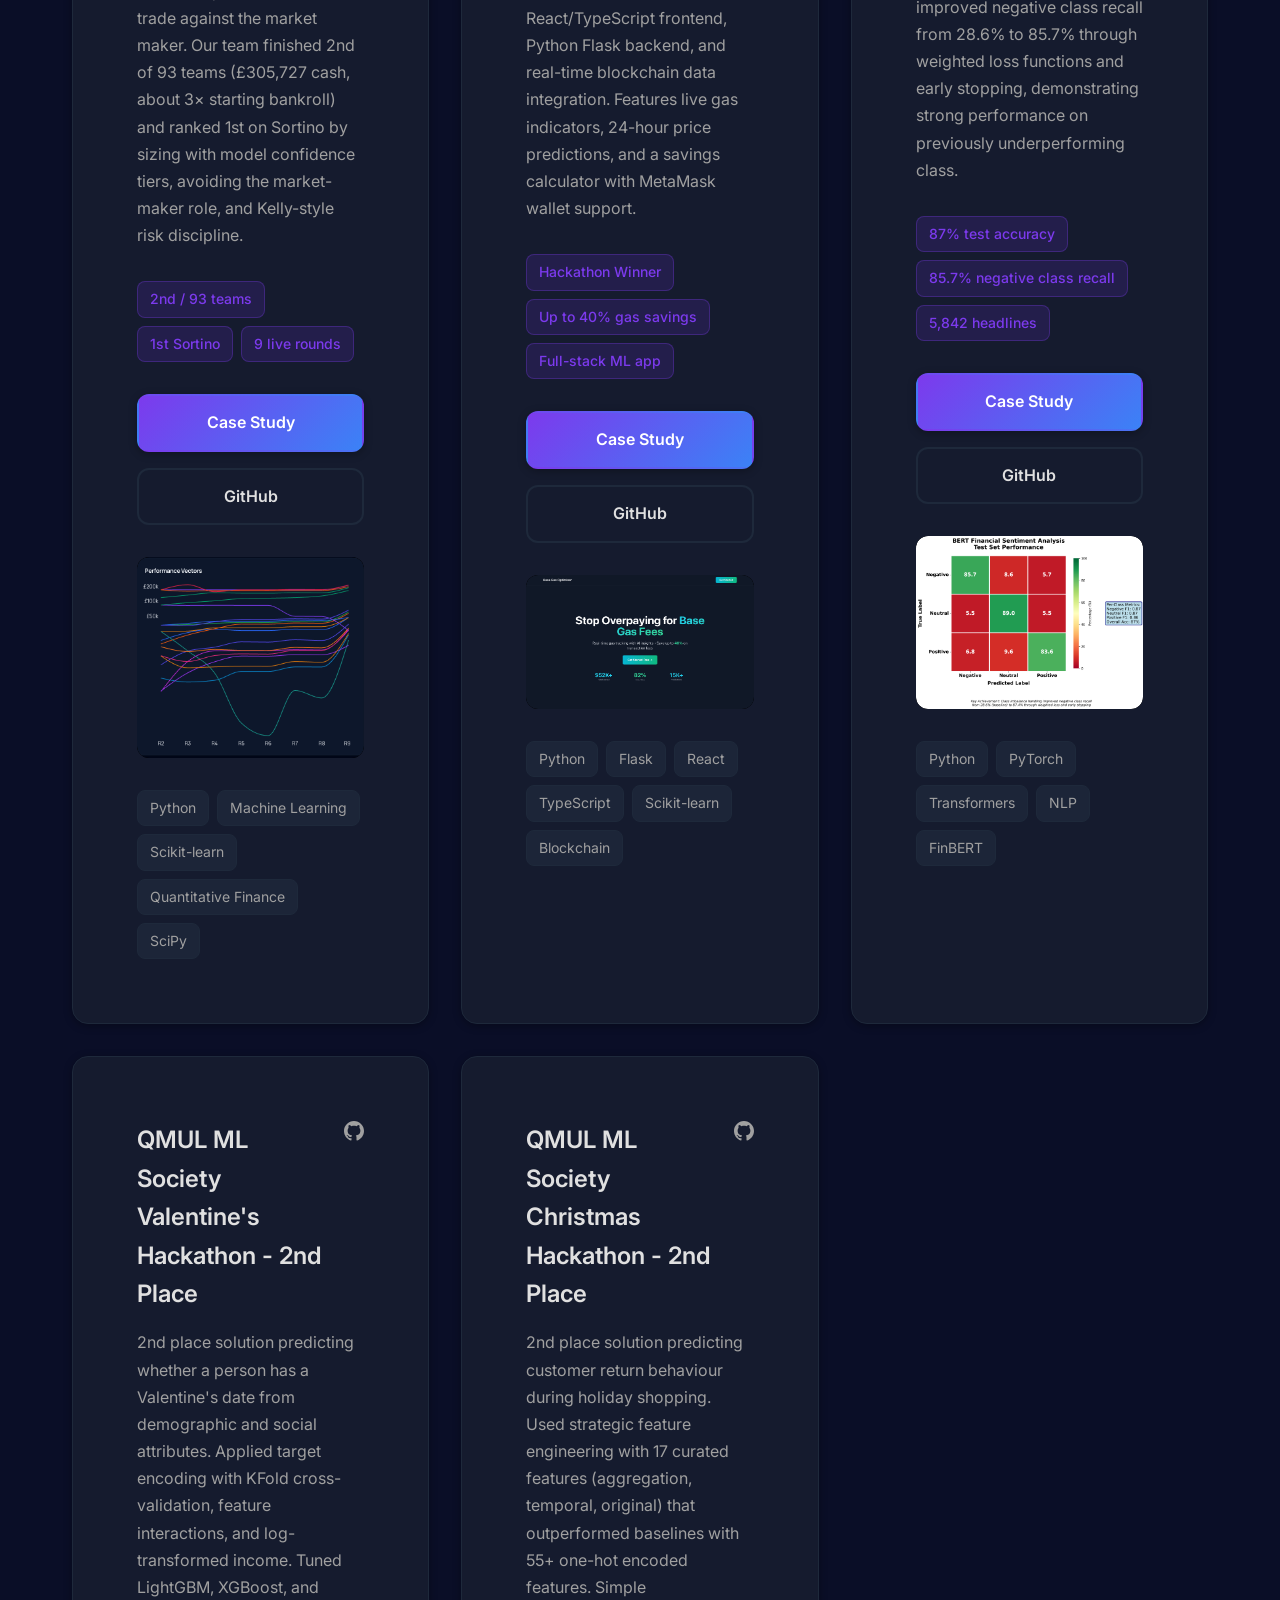
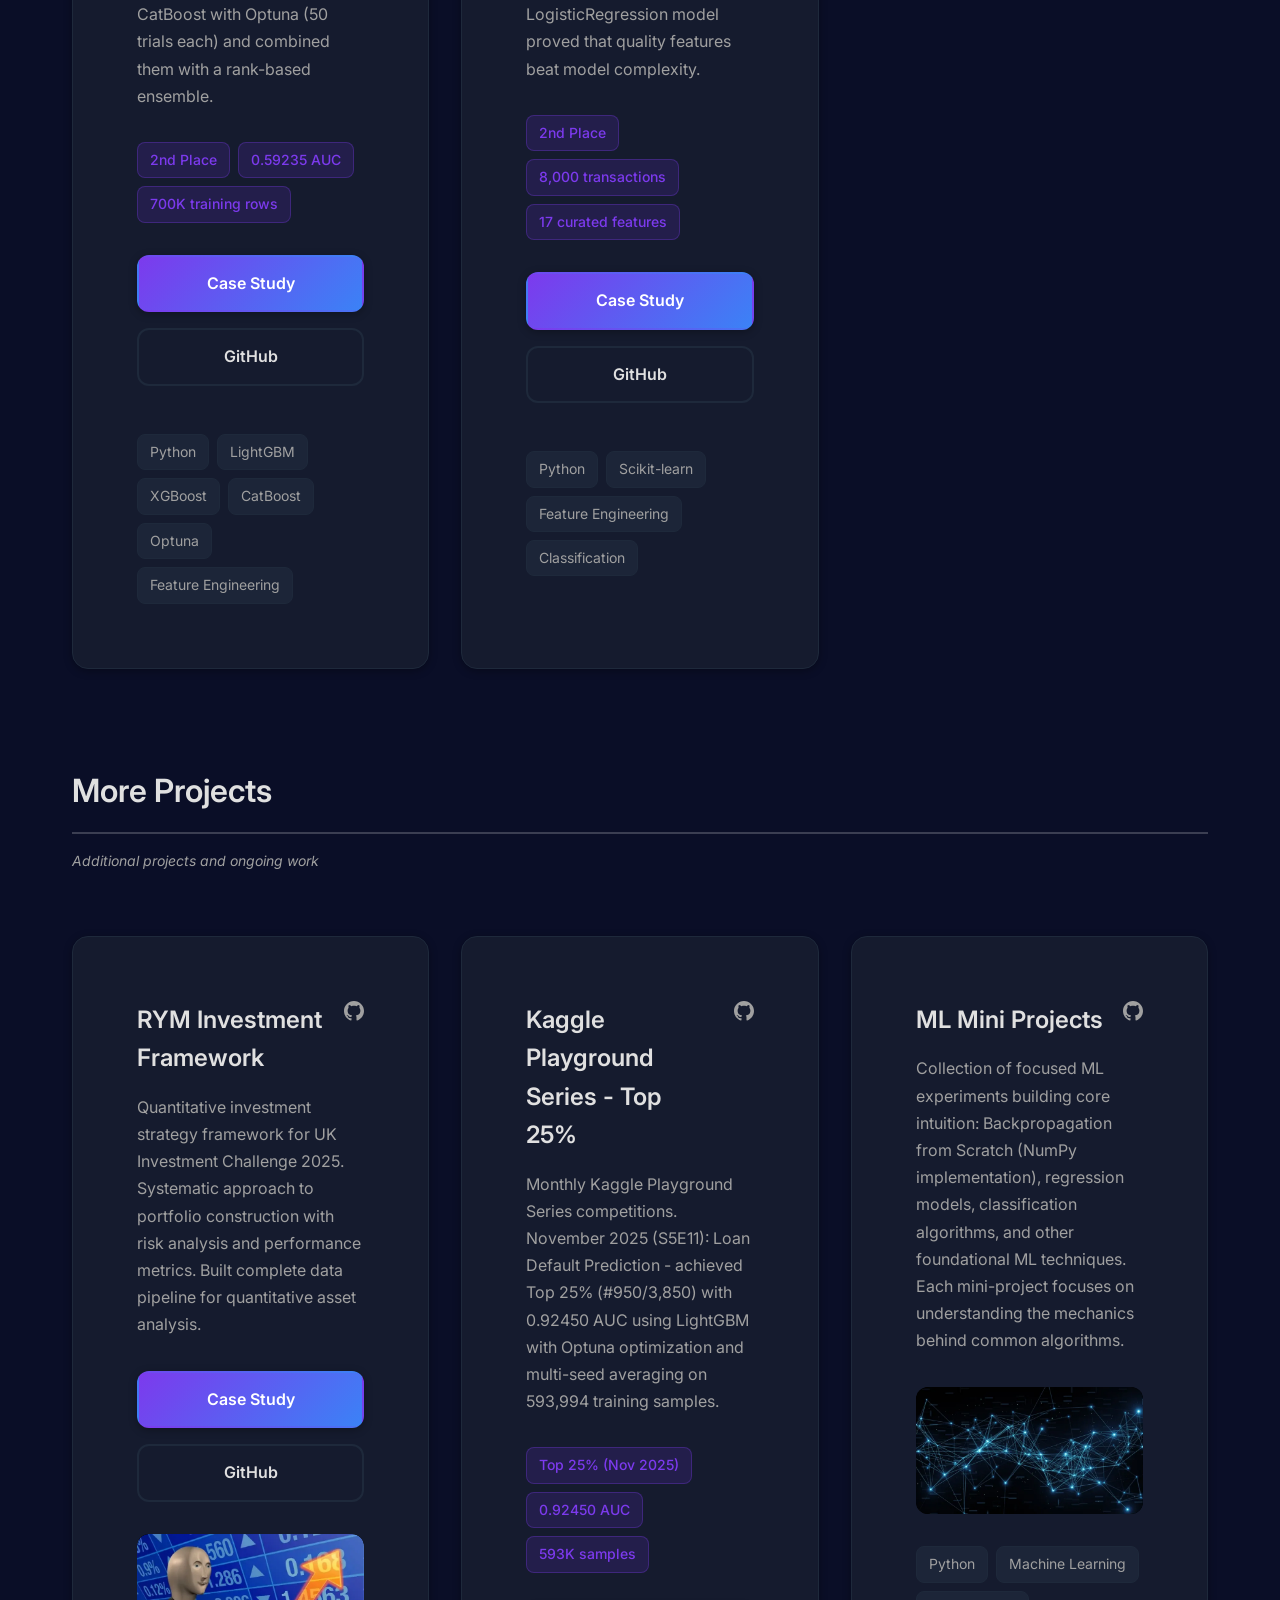
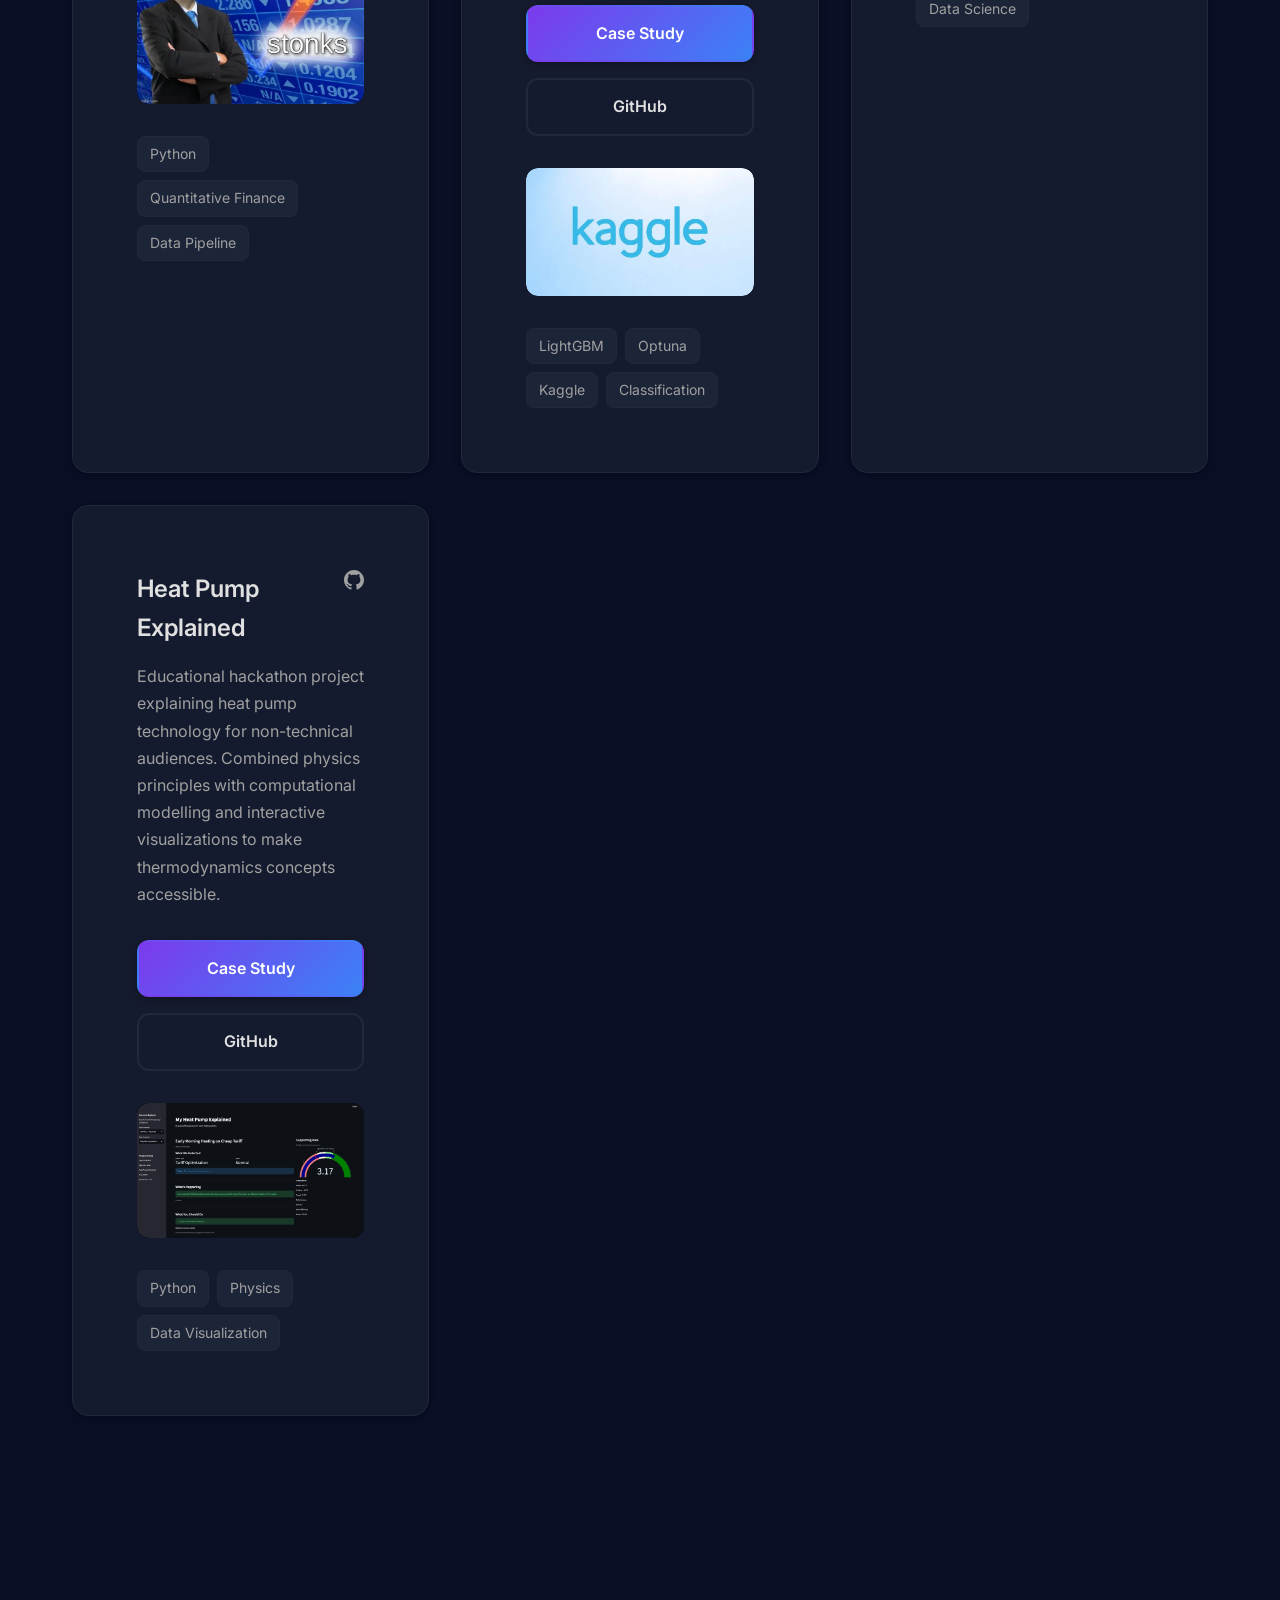
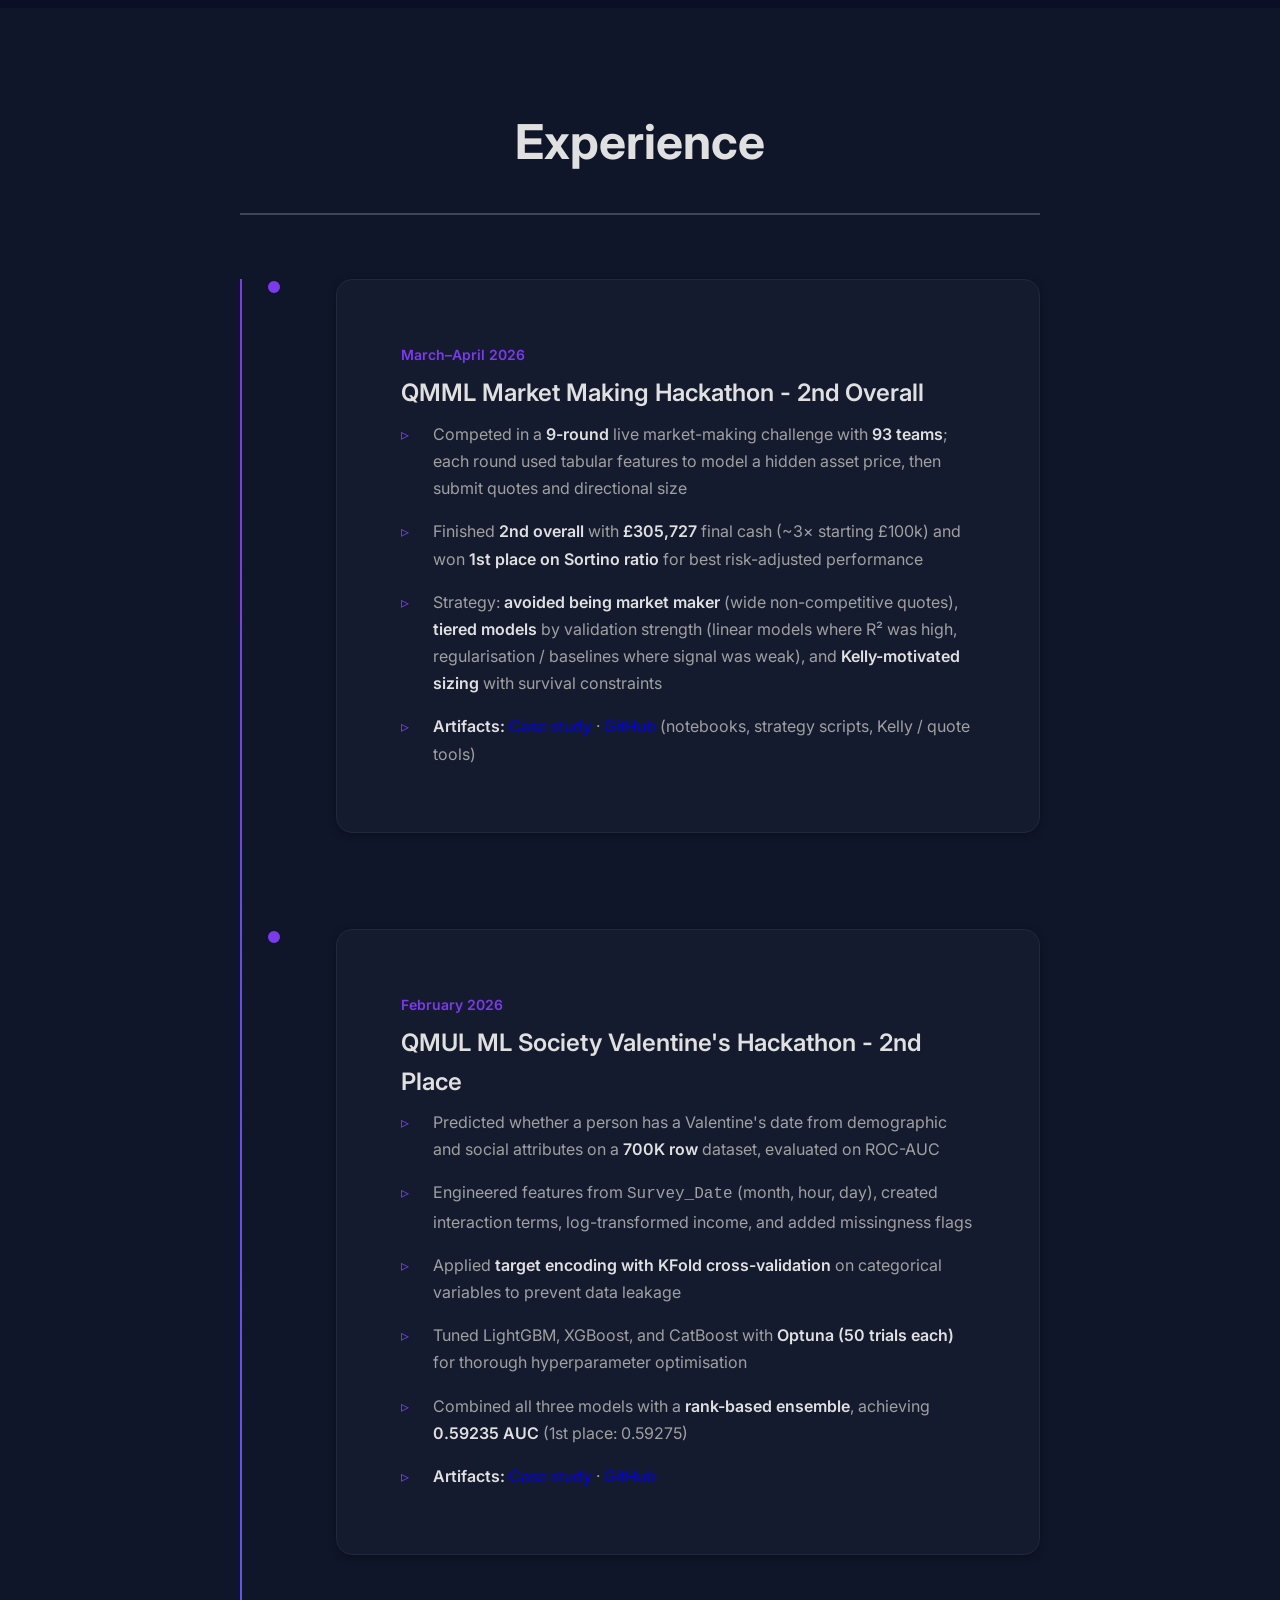
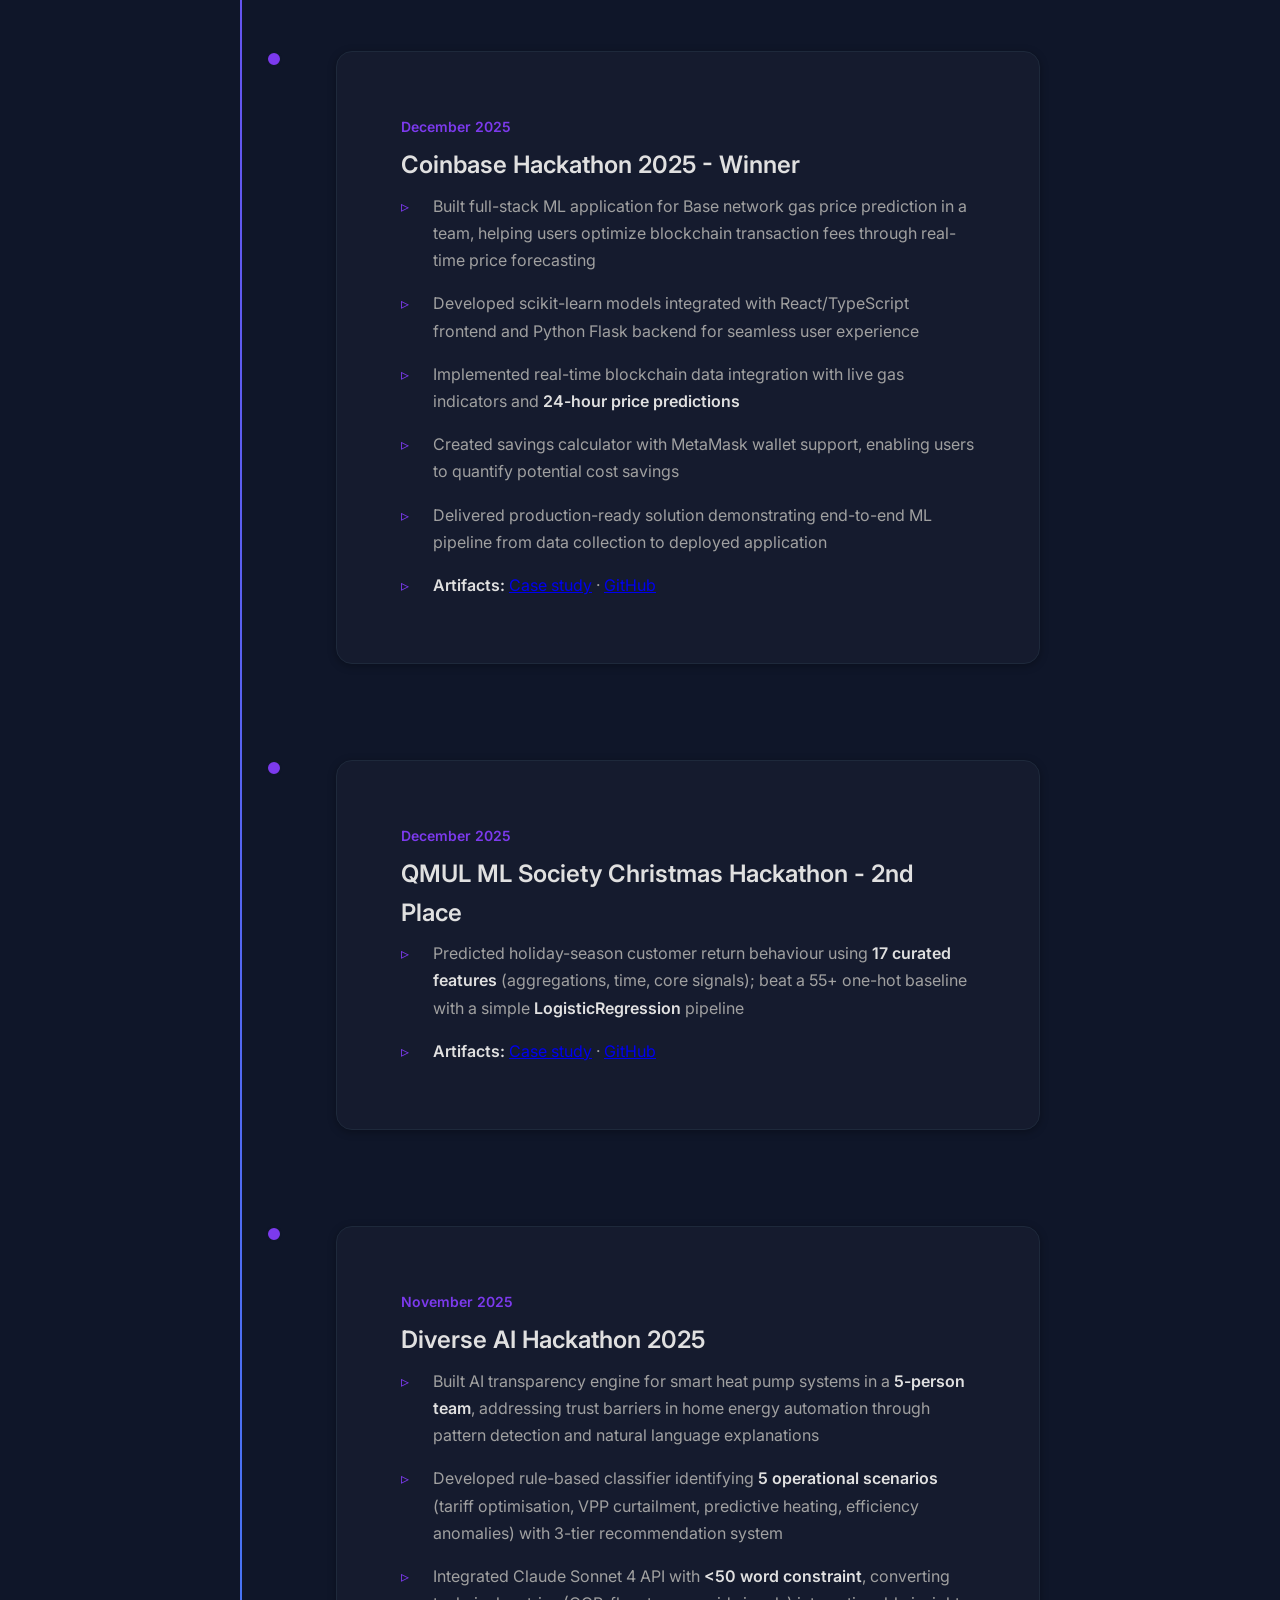
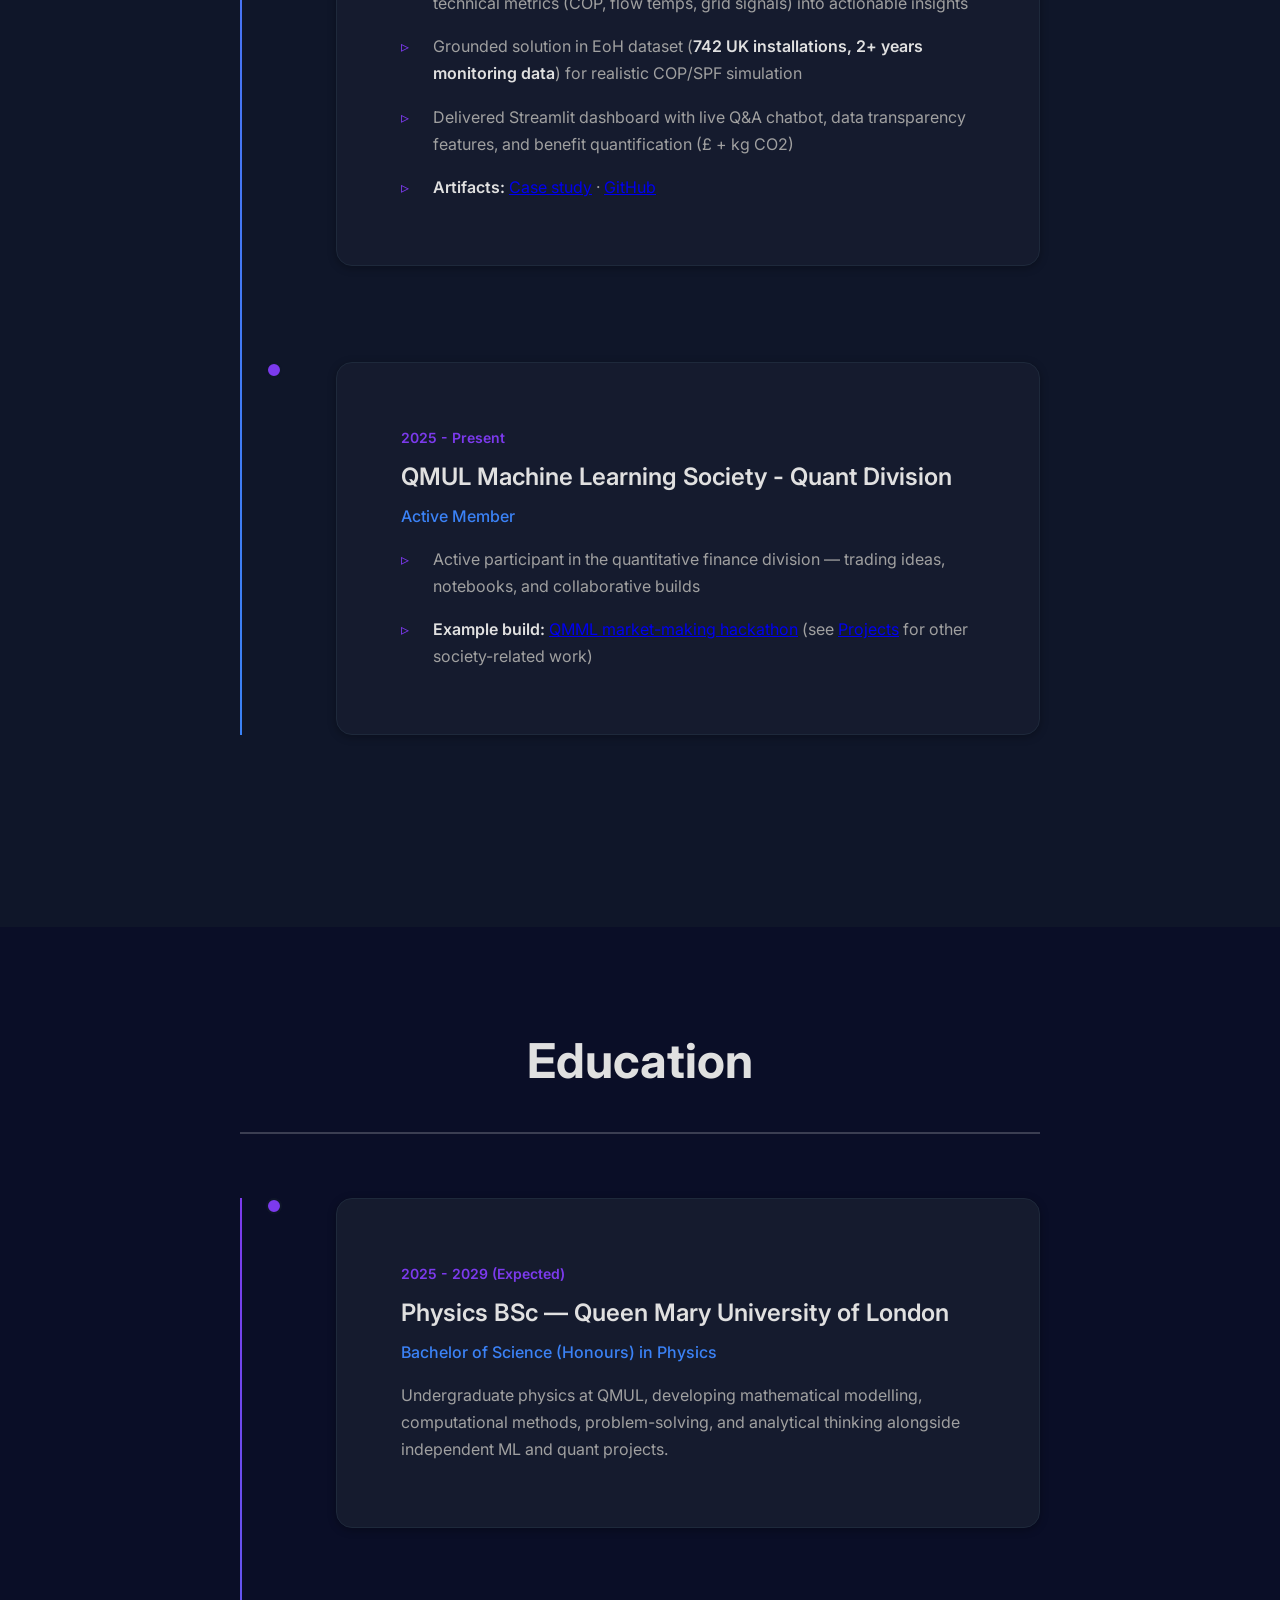
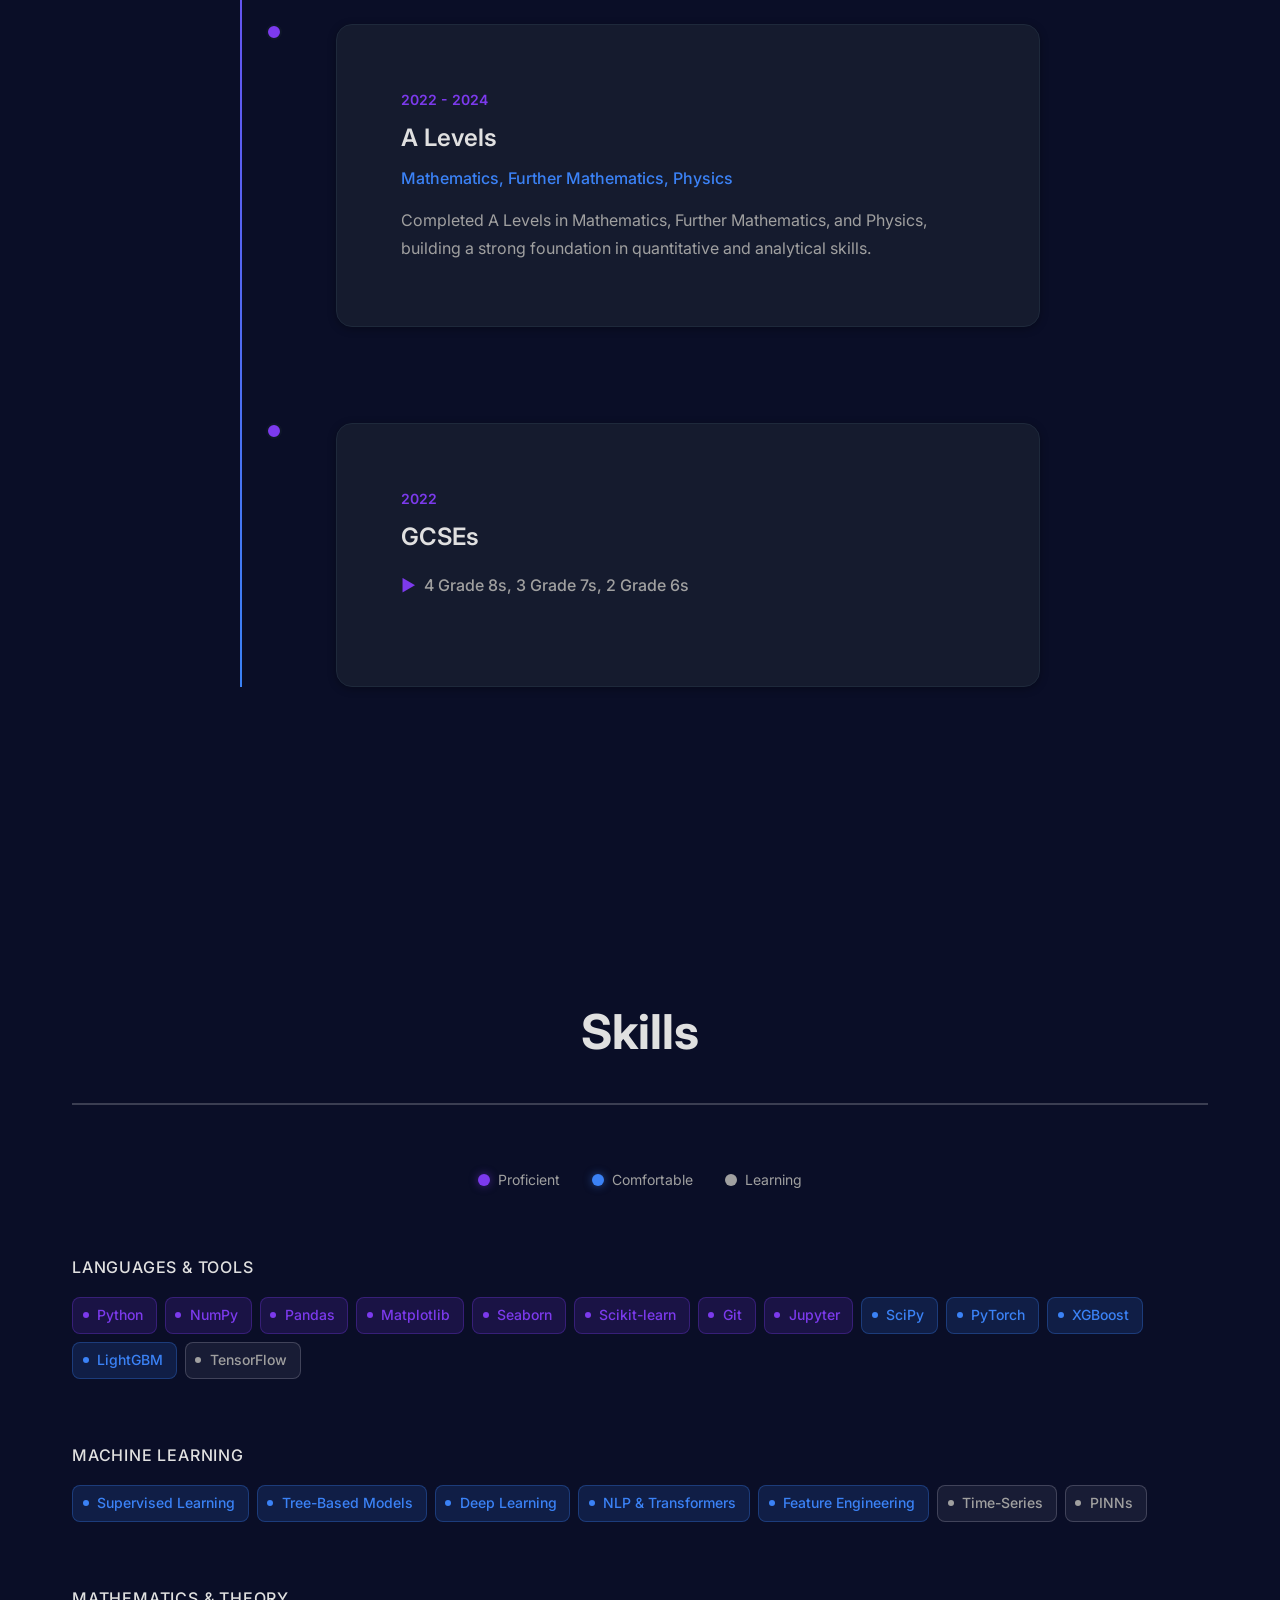
==== commit bf506a4c: "Remove GitHub API stats section, nav link, script, and unused CSS Made-with: Cursor" ====
--- a/index.html
+++ b/index.html
@@ -52,7 +52,6 @@
                 <li><a href="#experience" class="nav-link">Experience</a></li>
                 <li><a href="#education" class="nav-link">Education</a></li>
                 <li><a href="#skills" class="nav-link">Skills</a></li>
-                <li><a href="#github-stats" class="nav-link">GitHub</a></li>
                 <li><a href="#contact" class="nav-link">Contact</a></li>
             </ul>
         </div>
@@ -760,43 +759,6 @@
         </div>
     </section>
 
-    <!-- GitHub API stats + featured repos (js/github.js) -->
-    <section id="github-stats" class="github-stats">
-        <div class="container">
-            <h2 class="section-title reveal">GitHub</h2>
-            <p class="subsection-description reveal github-stats-lede">Live counts and top repositories from the public API (cached in your browser for a few hours)</p>
-            <div class="github-stats-content reveal" data-delay="100">
-                <div class="github-stats-card">
-                    <div class="github-stats-header">
-                        <h3><a href="https://github.com/M-Rodani1" target="_blank" rel="noopener noreferrer" style="color: inherit; text-decoration: none;">M-Rodani1</a></h3>
-                    </div>
-                    <div class="github-stats-grid">
-                        <div class="github-stat-item">
-                            <div class="stat-number skeleton" id="github-repo-count">—</div>
-                            <div class="stat-label">Public repos</div>
-                        </div>
-                        <div class="github-stat-item">
-                            <div class="stat-number skeleton" id="github-followers-count">—</div>
-                            <div class="stat-label">Followers</div>
-                        </div>
-                        <div class="github-stat-item">
-                            <div class="stat-number skeleton" id="github-stars-count">—</div>
-                            <div class="stat-label">Stars (repos)</div>
-                        </div>
-                        <div class="github-stat-item">
-                            <div class="stat-number skeleton" id="github-activity-count">—</div>
-                            <div class="stat-label">Updated (30d)</div>
-                        </div>
-                    </div>
-                    <div id="github-featured-repos" class="github-featured-repos-container" aria-live="polite"></div>
-                    <div class="github-actions">
-                        <a href="https://github.com/M-Rodani1?tab=repositories" target="_blank" class="github-link-btn" rel="noopener noreferrer">All repositories</a>
-                    </div>
-                </div>
-            </div>
-        </div>
-    </section>
-
     <!-- GitHub Contribution Calendar Section -->
     <section id="github-contributions" class="github-contributions-section">
         <div class="container">
@@ -839,7 +801,6 @@
     </button>
 
     <script src="script.js"></script>
-    <script src="js/github.js"></script>
 </body>
 </html>
 
--- a/styles.css
+++ b/styles.css
@@ -923,223 +923,6 @@
     margin-bottom: var(--spacing-md);
 }
 
-/* ============================================
-   GitHub Stats Section
-   ============================================ */
-
-.github-stats {
-    background-color: var(--bg-primary);
-}
-
-.github-stats-lede {
-    text-align: center;
-    max-width: 640px;
-    margin: -0.5rem auto 1.5rem;
-}
-
-.github-stats-content {
-    max-width: 900px;
-    margin: 0 auto;
-}
-
-.github-stats-card {
-    background: var(--bg-card);
-    border: 1px solid var(--border-color);
-    border-radius: var(--radius-lg);
-    padding: var(--spacing-lg);
-    box-shadow: var(--shadow-sm);
-    text-align: center;
-    transition: all var(--transition-base);
-}
-
-.github-stats-card:hover {
-    transform: translateY(-4px);
-    box-shadow: var(--shadow-md);
-    border-color: var(--accent-purple);
-}
-
-.github-stats-header {
-    display: flex;
-    align-items: center;
-    justify-content: center;
-    margin-bottom: var(--spacing-md);
-}
-
-.github-stats-header h3 {
-    font-size: var(--font-size-xl);
-    font-weight: 600;
-    color: var(--text-primary);
-    margin: 0;
-}
-
-.github-stats-grid {
-    display: grid;
-    grid-template-columns: repeat(4, 1fr);
-    gap: var(--spacing-md);
-    margin-bottom: var(--spacing-lg);
-}
-
-@media (max-width: 768px) {
-    .github-stats-grid {
-        grid-template-columns: repeat(2, 1fr);
-    }
-}
-
-.github-stat-item {
-    text-align: center;
-}
-
-.stat-number {
-    font-size: var(--font-size-3xl);
-    font-weight: 700;
-    color: var(--accent-purple);
-    margin-bottom: var(--spacing-xs);
-    line-height: 1;
-}
-
-.stat-label {
-    font-size: var(--font-size-sm);
-    color: var(--text-secondary);
-    text-transform: uppercase;
-    letter-spacing: 0.5px;
-}
-
-.github-heatmap-container {
-    margin: var(--spacing-lg) 0;
-    padding: var(--spacing-md);
-    background: rgba(18, 18, 18, 0.5);
-    border-radius: var(--radius-md);
-    overflow: visible;
-    width: 100%;
-}
-
-.github-heatmap {
-    width: 100%;
-    height: auto;
-    max-width: 100%;
-    border-radius: var(--radius-sm);
-    display: block;
-    object-fit: contain;
-}
-
-.github-featured-repos-container {
-    margin: var(--spacing-lg) 0;
-    display: grid;
-    grid-template-columns: repeat(auto-fit, minmax(280px, 1fr));
-    gap: var(--spacing-md);
-}
-
-.featured-repo-card {
-    background: var(--bg-primary);
-    border: 1px solid var(--border-color);
-    border-radius: var(--radius-md);
-    padding: var(--spacing-md);
-    text-decoration: none;
-    color: var(--text-primary);
-    transition: all var(--transition-base);
-    display: block;
-}
-
-.featured-repo-card:hover {
-    border-color: var(--accent-purple);
-    transform: translateY(-4px);
-    box-shadow: var(--shadow-md);
-}
-
-.repo-header {
-    display: flex;
-    justify-content: space-between;
-    align-items: center;
-    margin-bottom: var(--spacing-xs);
-}
-
-.repo-name {
-    font-size: var(--font-size-lg);
-    font-weight: 600;
-    color: var(--accent-purple);
-    margin: 0;
-}
-
-.repo-language {
-    font-size: var(--font-size-xs);
-    color: var(--text-secondary);
-    padding: 0.25rem 0.5rem;
-    background: var(--bg-card);
-    border-radius: var(--radius-sm);
-}
-
-.repo-description {
-    color: var(--text-secondary);
-    font-size: var(--font-size-sm);
-    margin-bottom: var(--spacing-sm);
-    line-height: 1.5;
-}
-
-.repo-stats {
-    display: flex;
-    gap: var(--spacing-md);
-    align-items: center;
-    flex-wrap: wrap;
-}
-
-.repo-stat {
-    display: flex;
-    align-items: center;
-    gap: 0.25rem;
-    color: var(--text-secondary);
-    font-size: var(--font-size-xs);
-}
-
-.repo-stat svg {
-    width: 14px;
-    height: 14px;
-}
-
-.repo-updated {
-    color: var(--text-secondary);
-    font-size: var(--font-size-xs);
-    margin-left: auto;
-}
-
-.github-actions {
-    margin-top: var(--spacing-lg);
-    text-align: center;
-    display: flex;
-    gap: var(--spacing-md);
-    justify-content: center;
-    flex-wrap: wrap;
-}
-
-.github-link-btn {
-    display: inline-block;
-    padding: 0.75rem 1.5rem;
-    background: transparent;
-    border: 2px solid var(--accent-purple);
-    border-radius: var(--radius-md);
-    color: var(--accent-purple);
-    text-decoration: none;
-    font-weight: 600;
-    transition: all var(--transition-base);
-}
-
-.github-link-btn:hover {
-    background: var(--accent-purple);
-    color: white;
-    transform: translateY(-2px);
-}
-
-.skeleton {
-    background: linear-gradient(90deg, var(--bg-card) 25%, var(--border-color) 50%, var(--bg-card) 75%);
-    background-size: 200% 100%;
-    animation: loading 1.5s infinite;
-    border-radius: var(--radius-sm);
-}
-
-@keyframes loading {
-    0% { background-position: 200% 0; }
-    100% { background-position: -200% 0; }
-}
-
 /* Respect prefers-reduced-motion */
 @media (prefers-reduced-motion: reduce) {
     *,
@@ -2585,18 +2368,8 @@
         padding-left: var(--spacing-md);
     }
     
-    .github-stats-grid {
-        grid-template-columns: 1fr;
-        gap: var(--spacing-sm);
-    }
-    
     .stat-number {
         font-size: var(--font-size-2xl);
-    }
-    
-    .github-heatmap-container {
-        margin: var(--spacing-md) 0;
-        padding: var(--spacing-sm);
     }
     
     .activity-timeline {
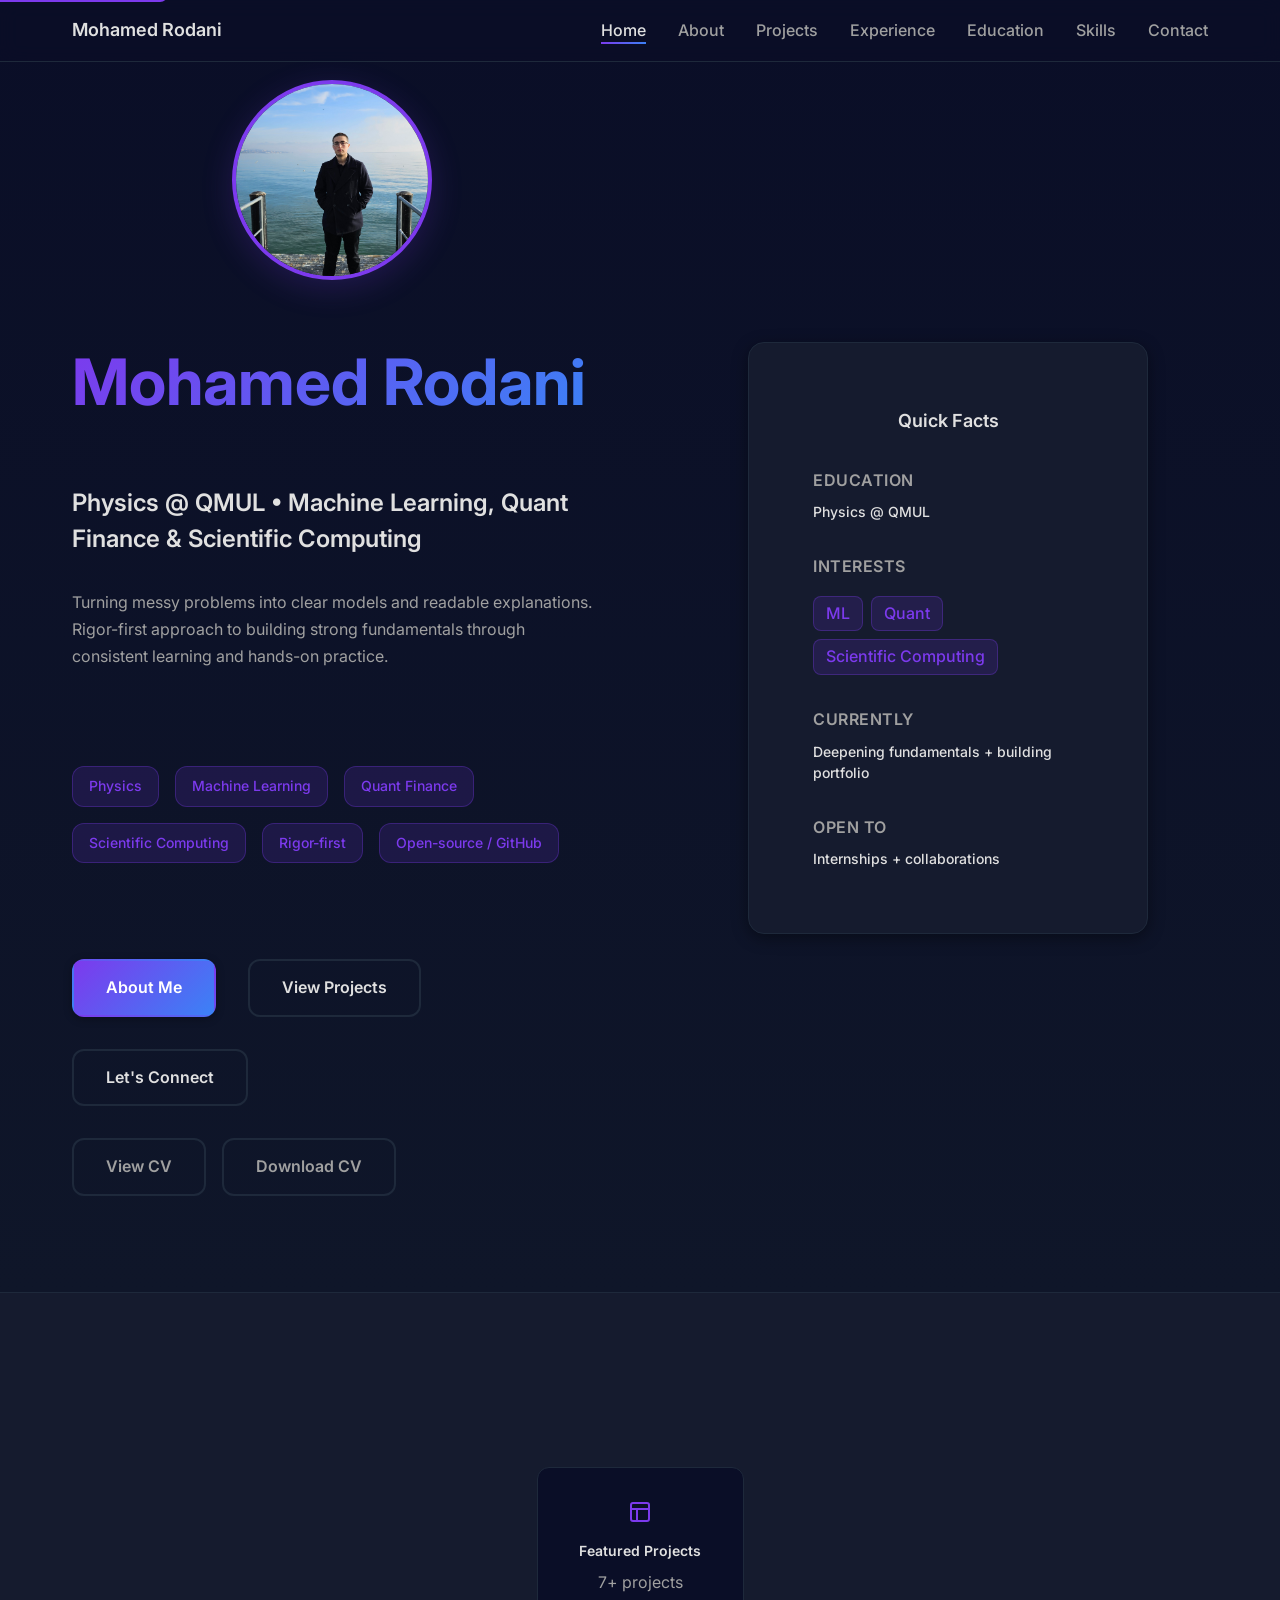
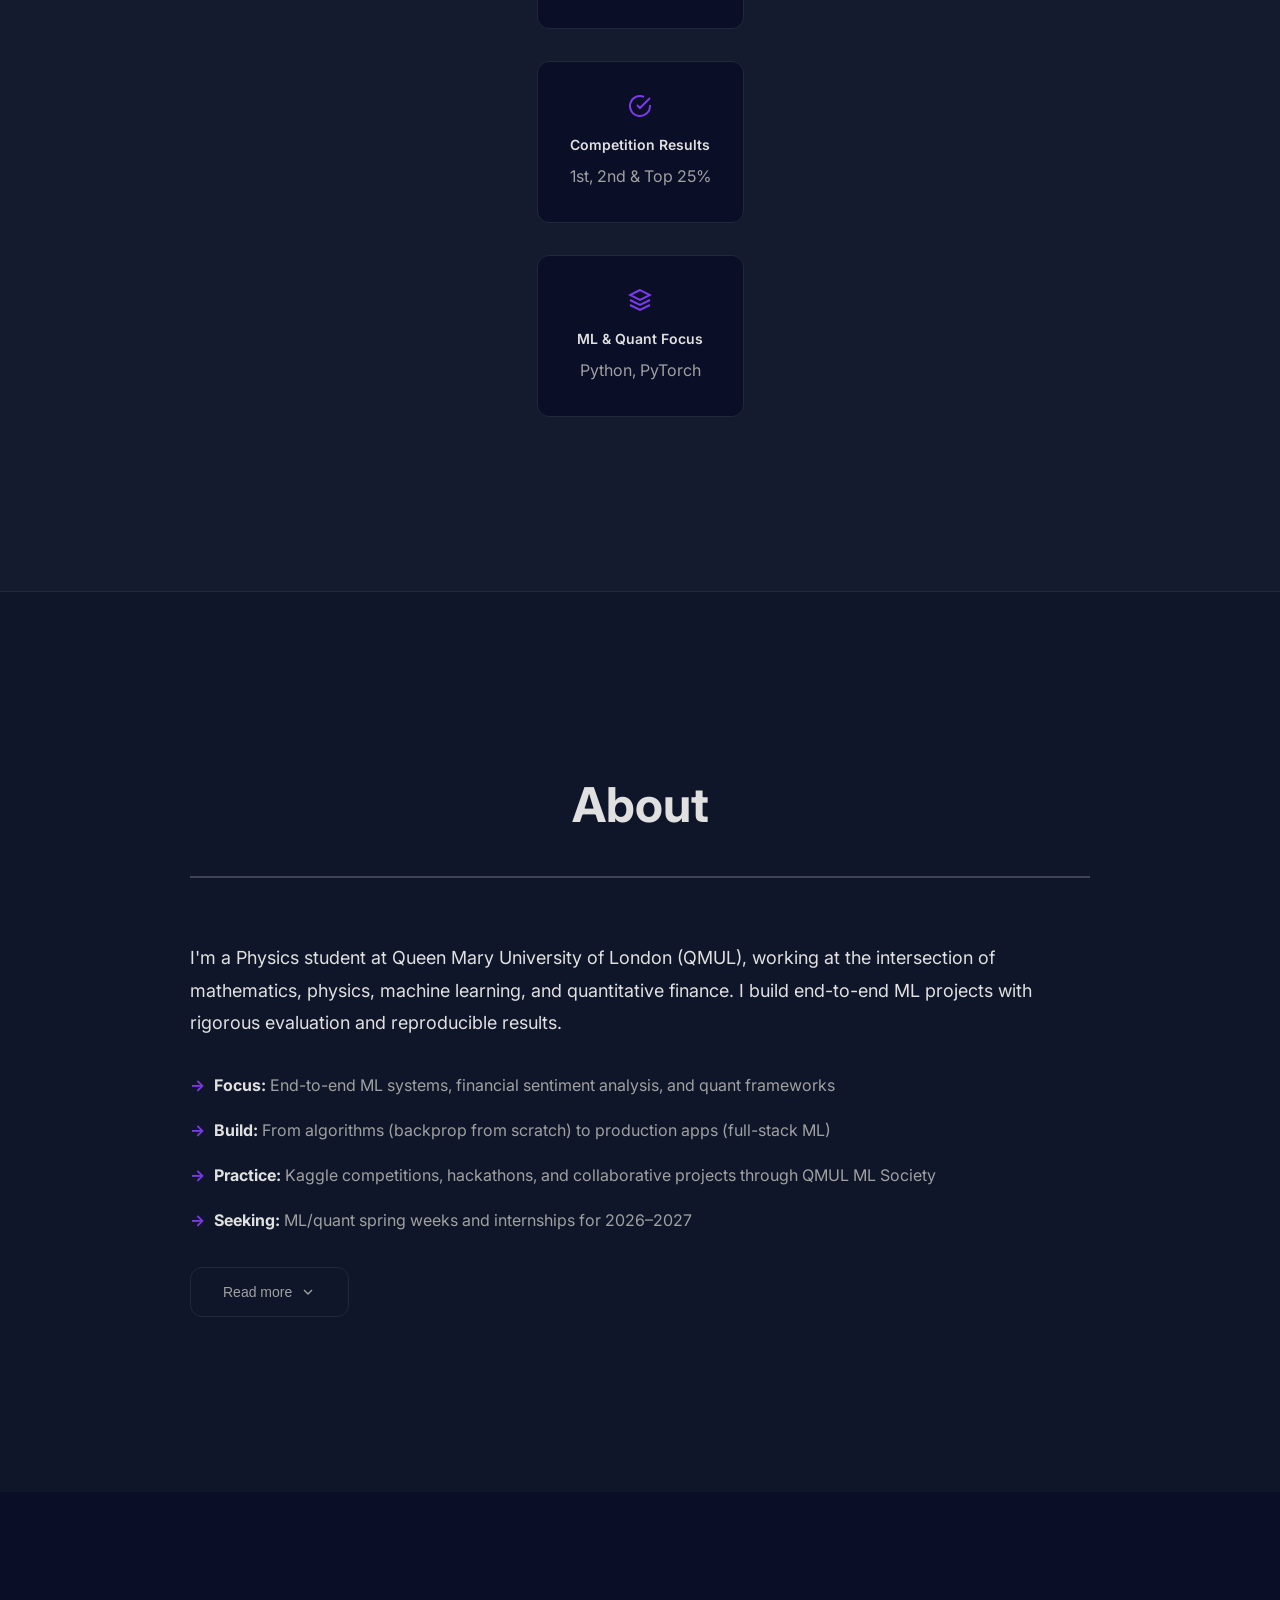
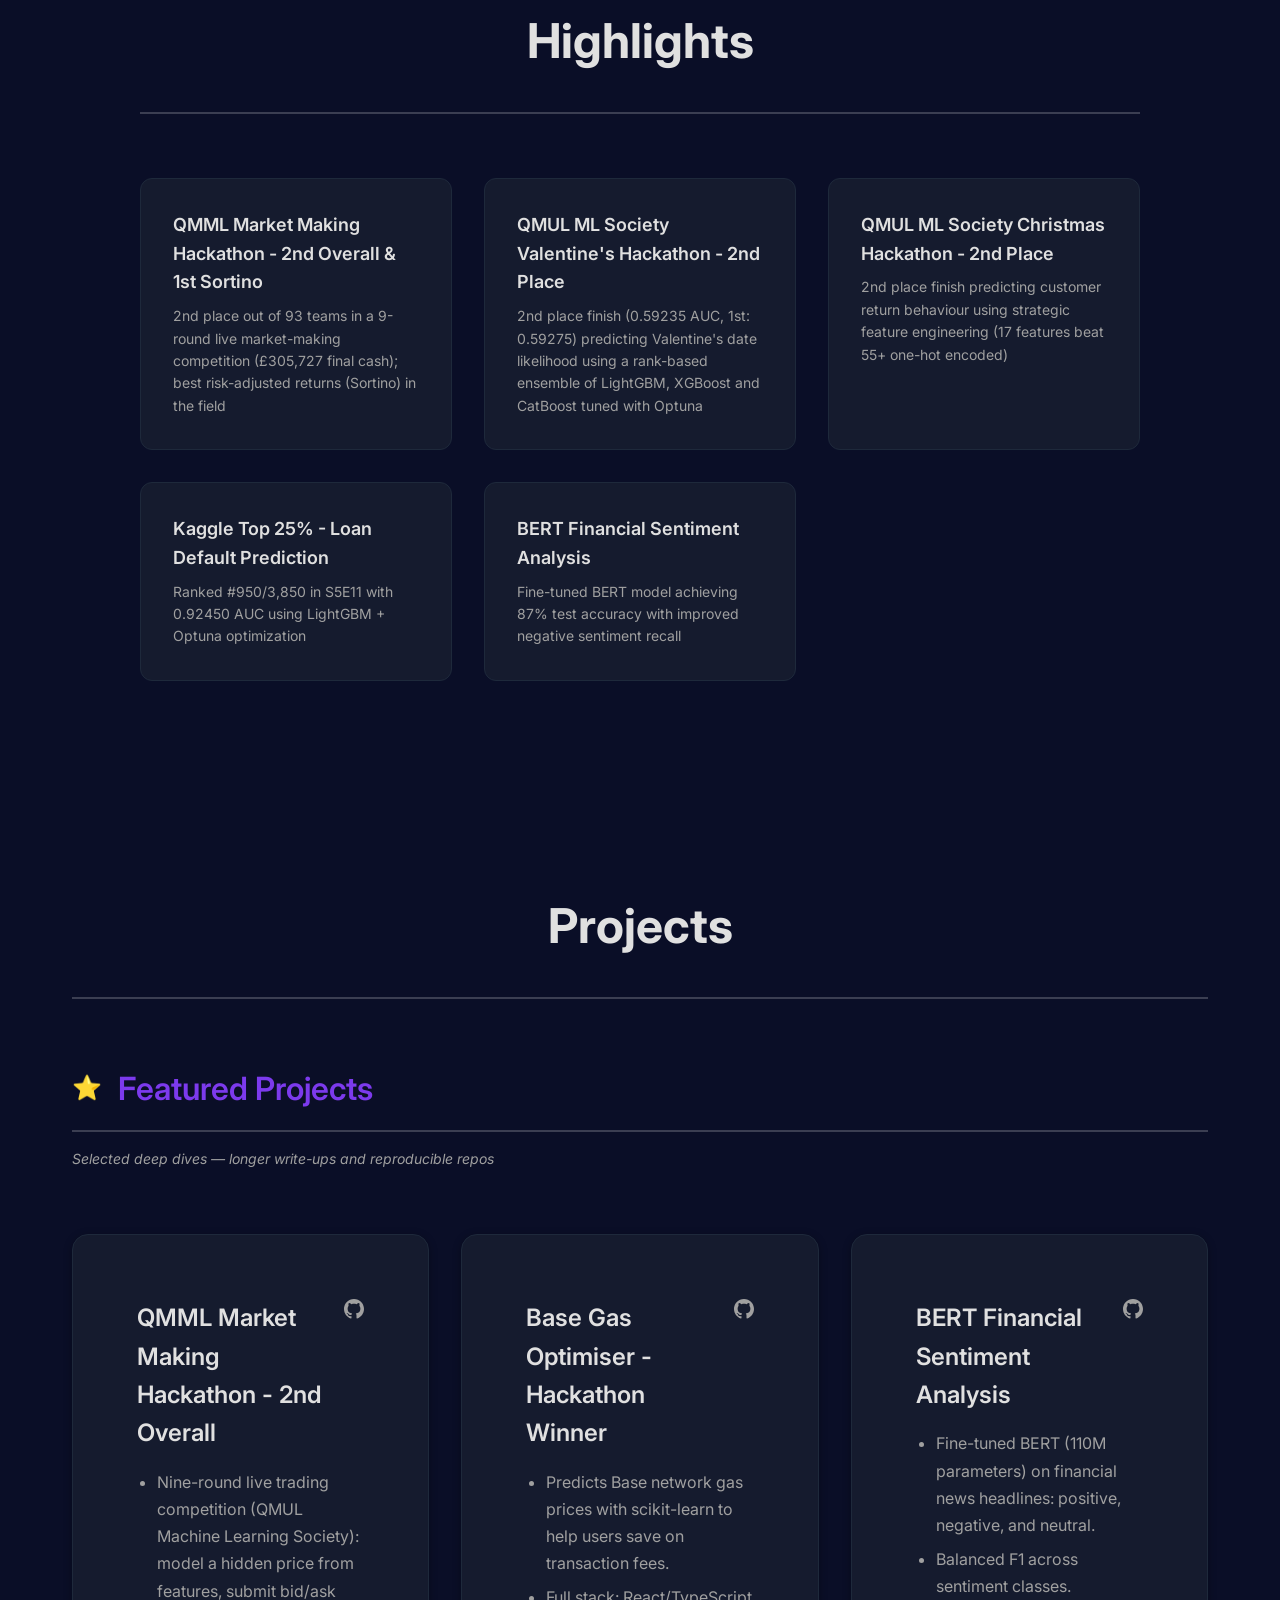
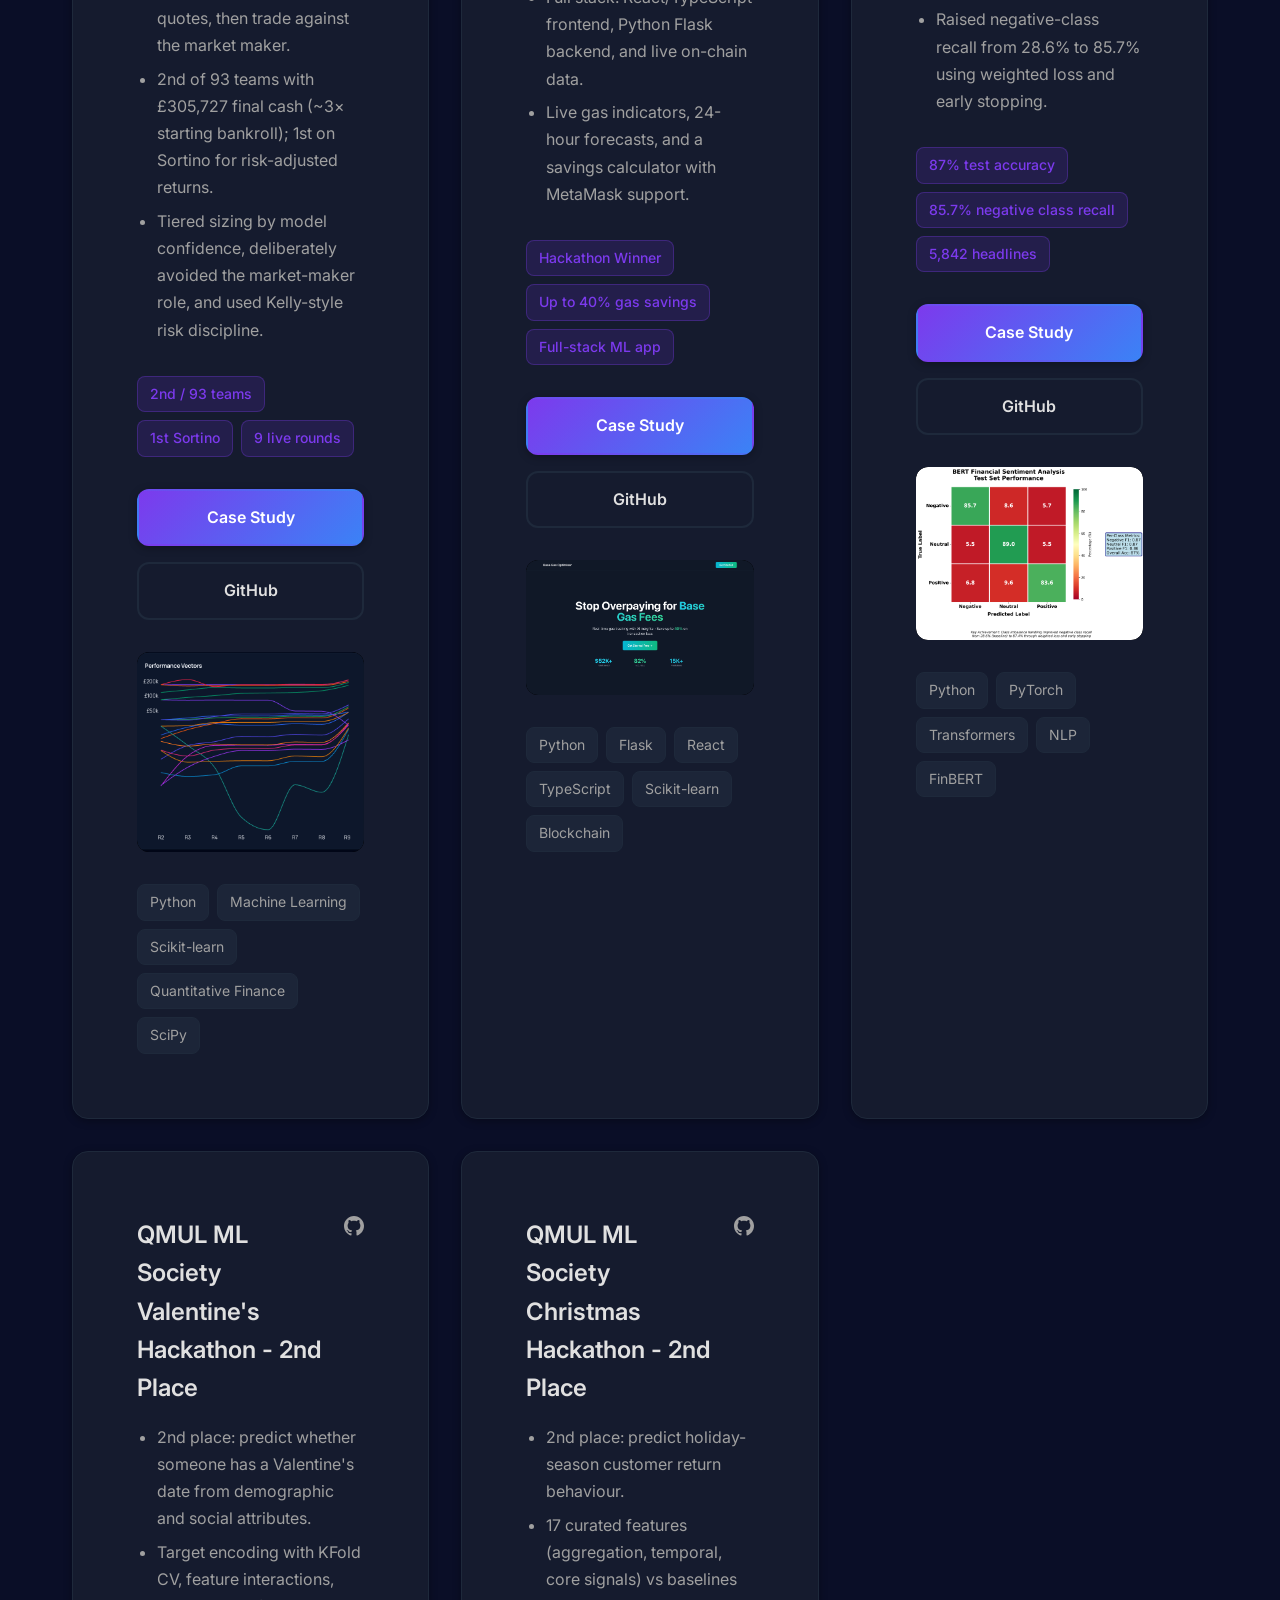
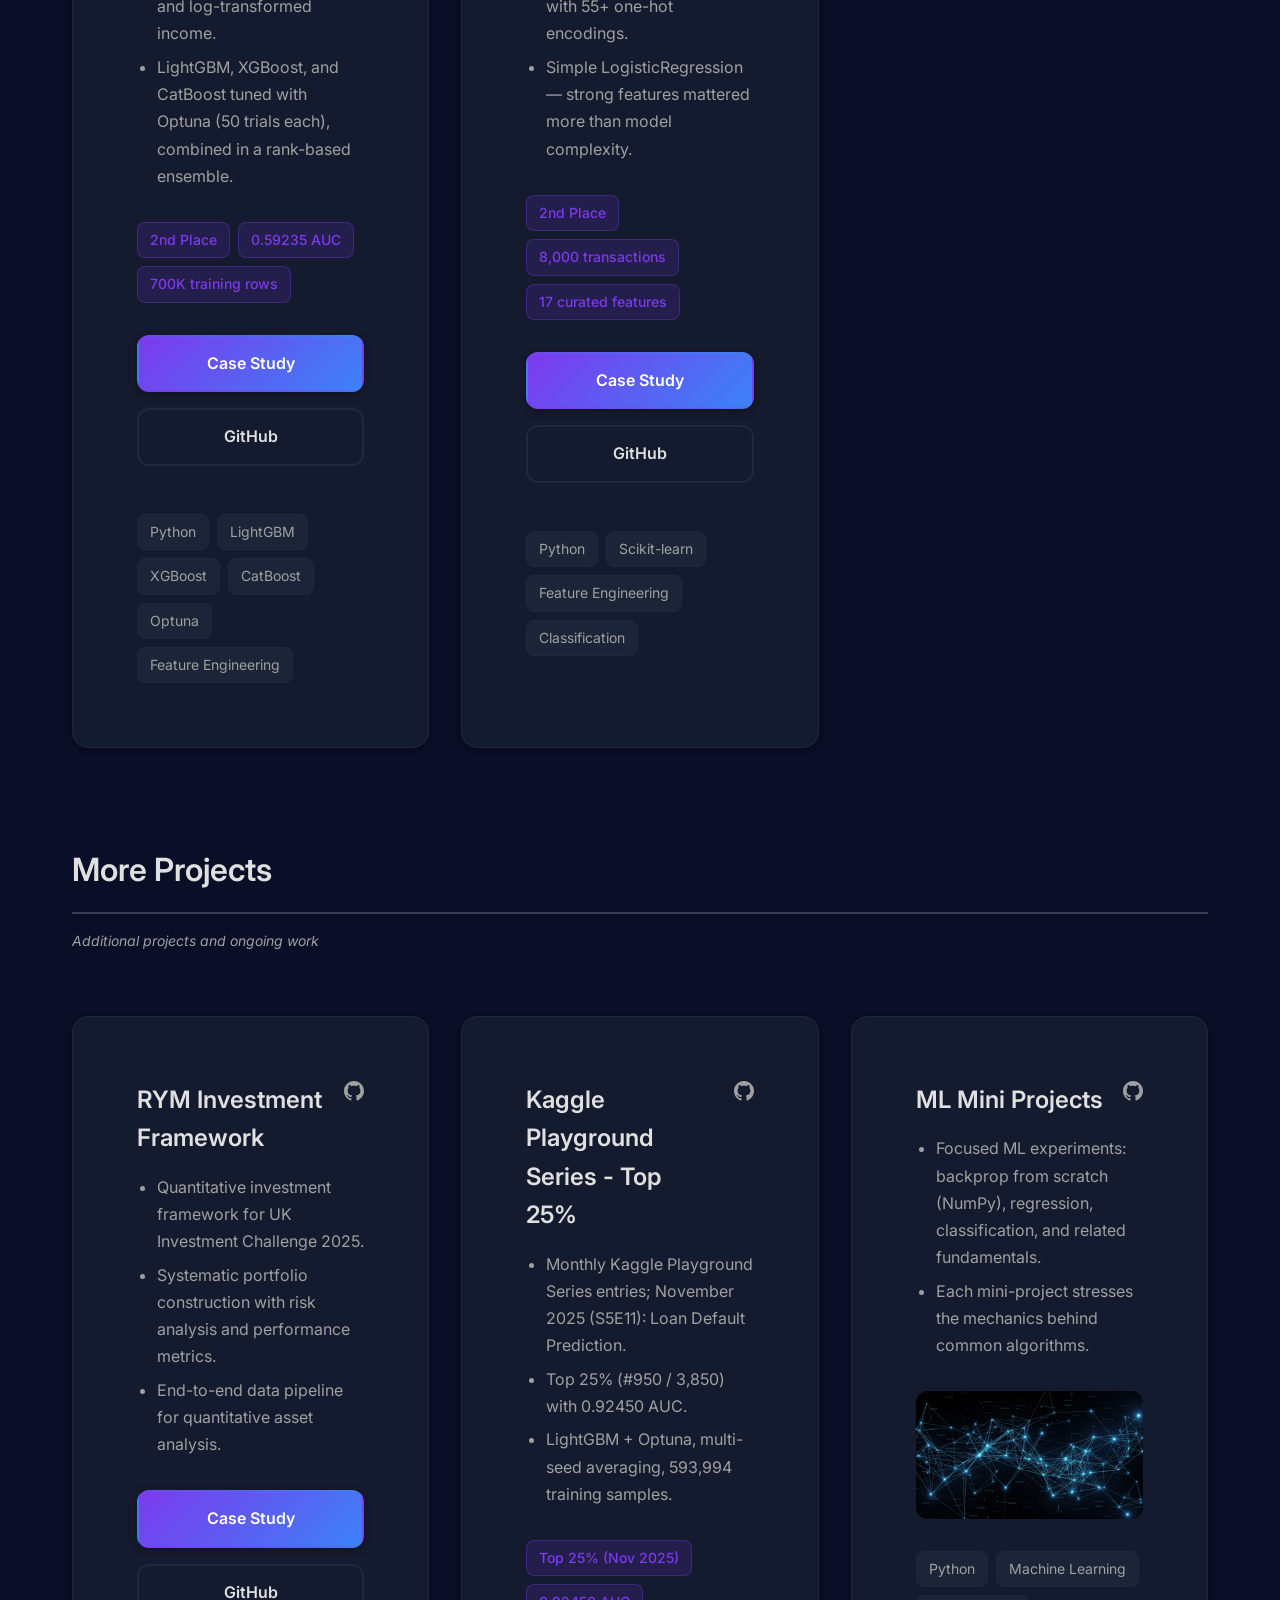
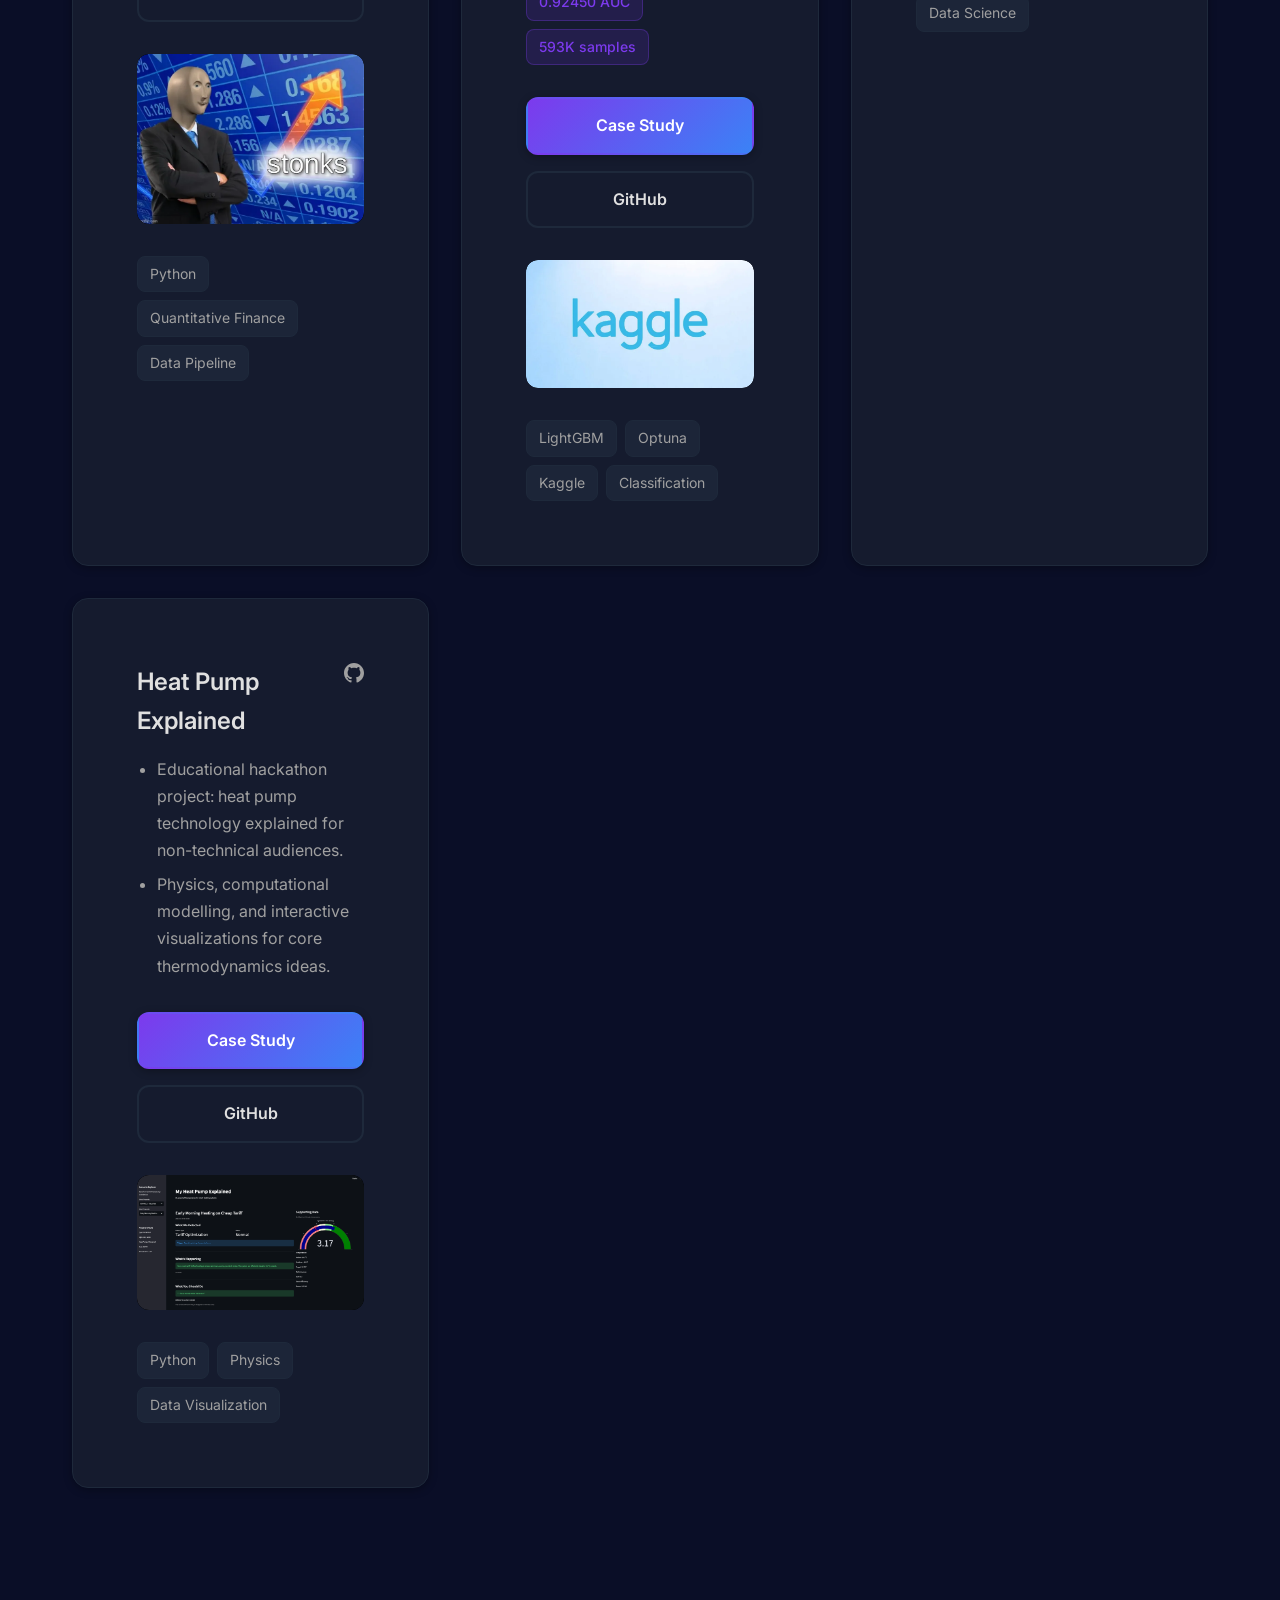
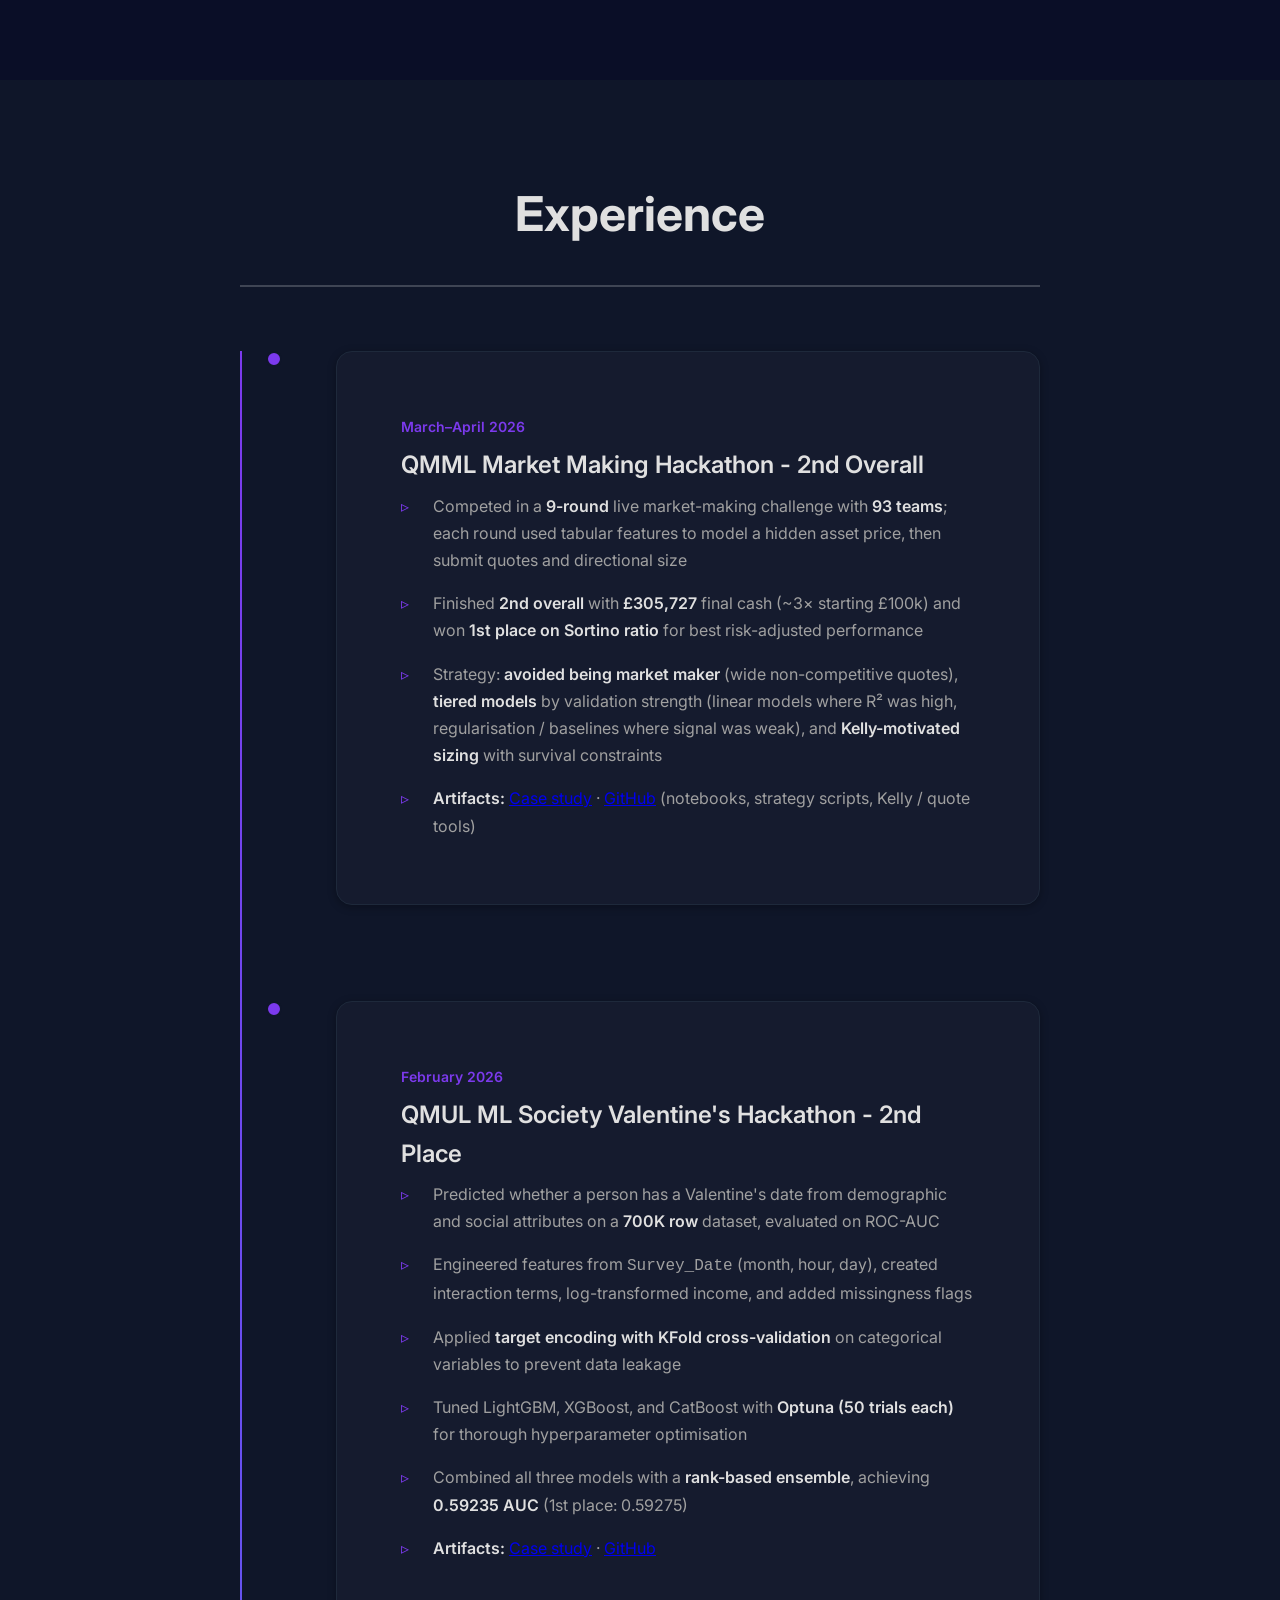
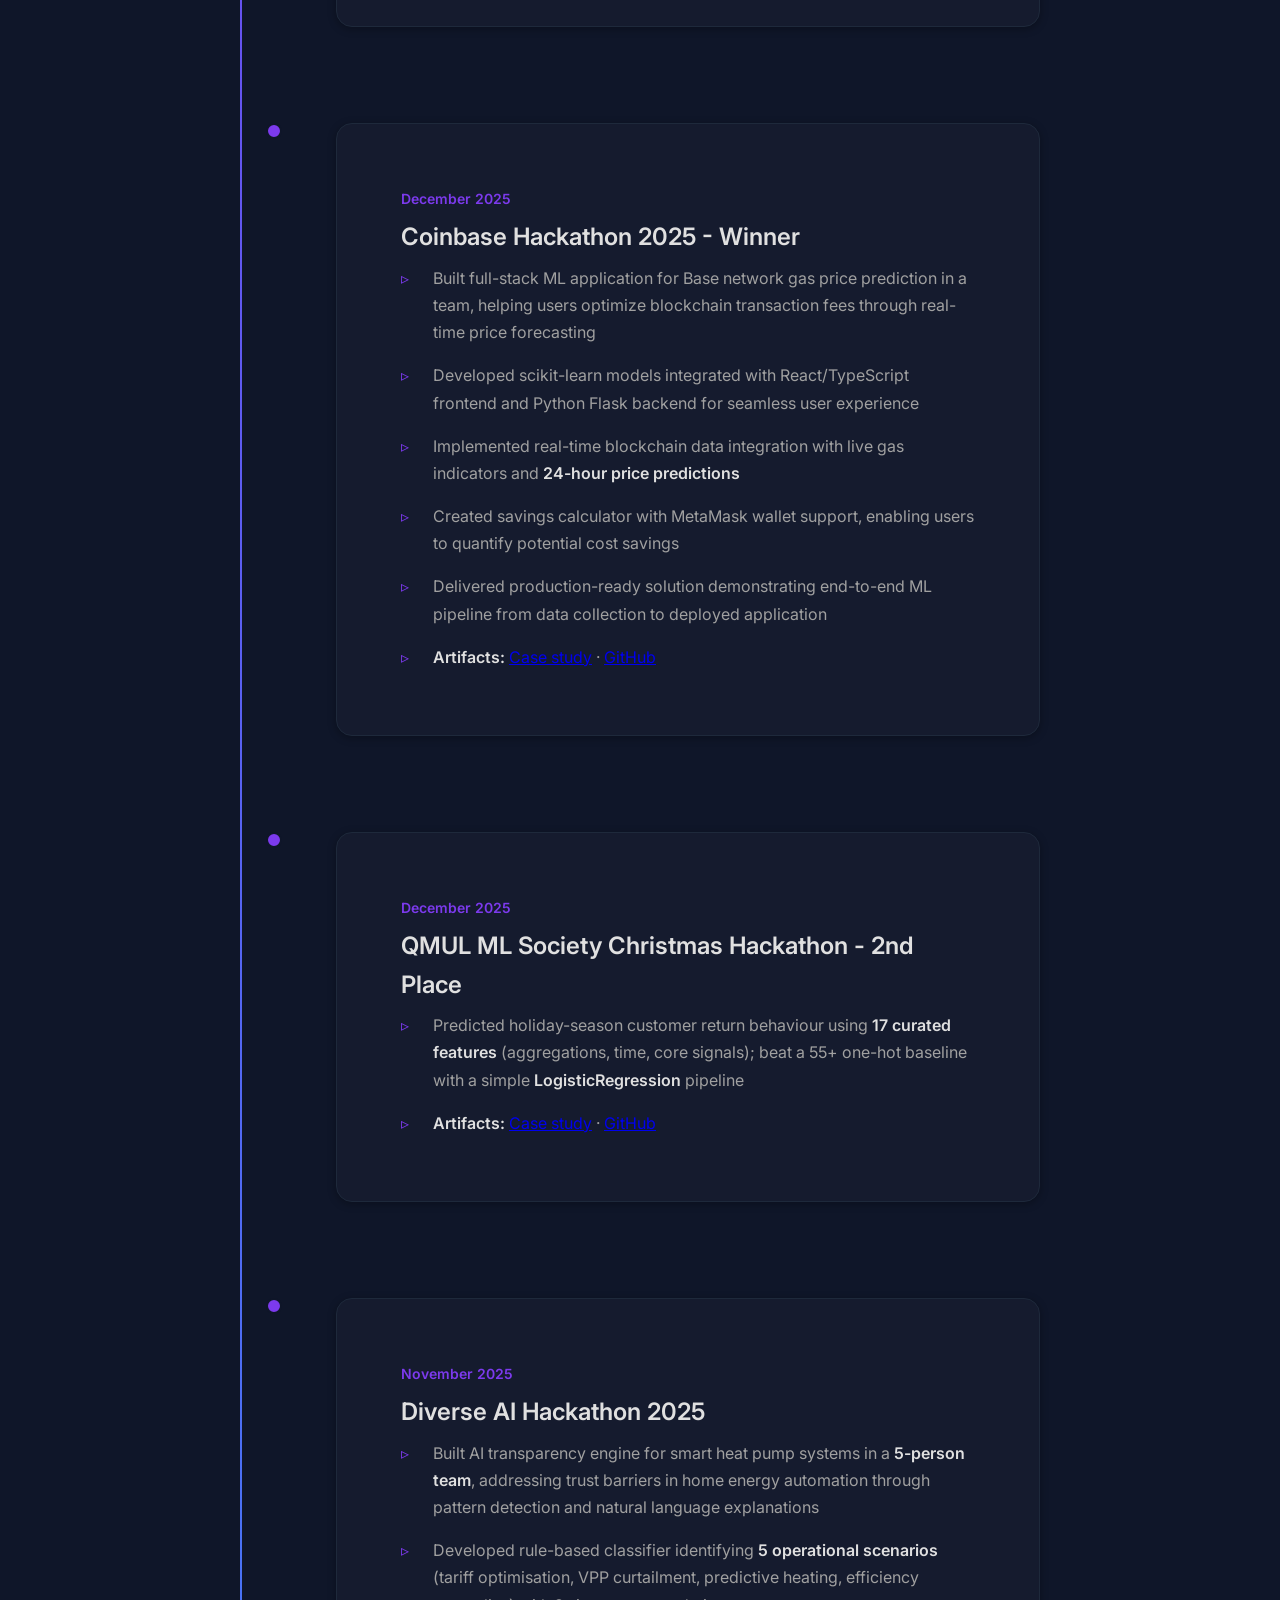
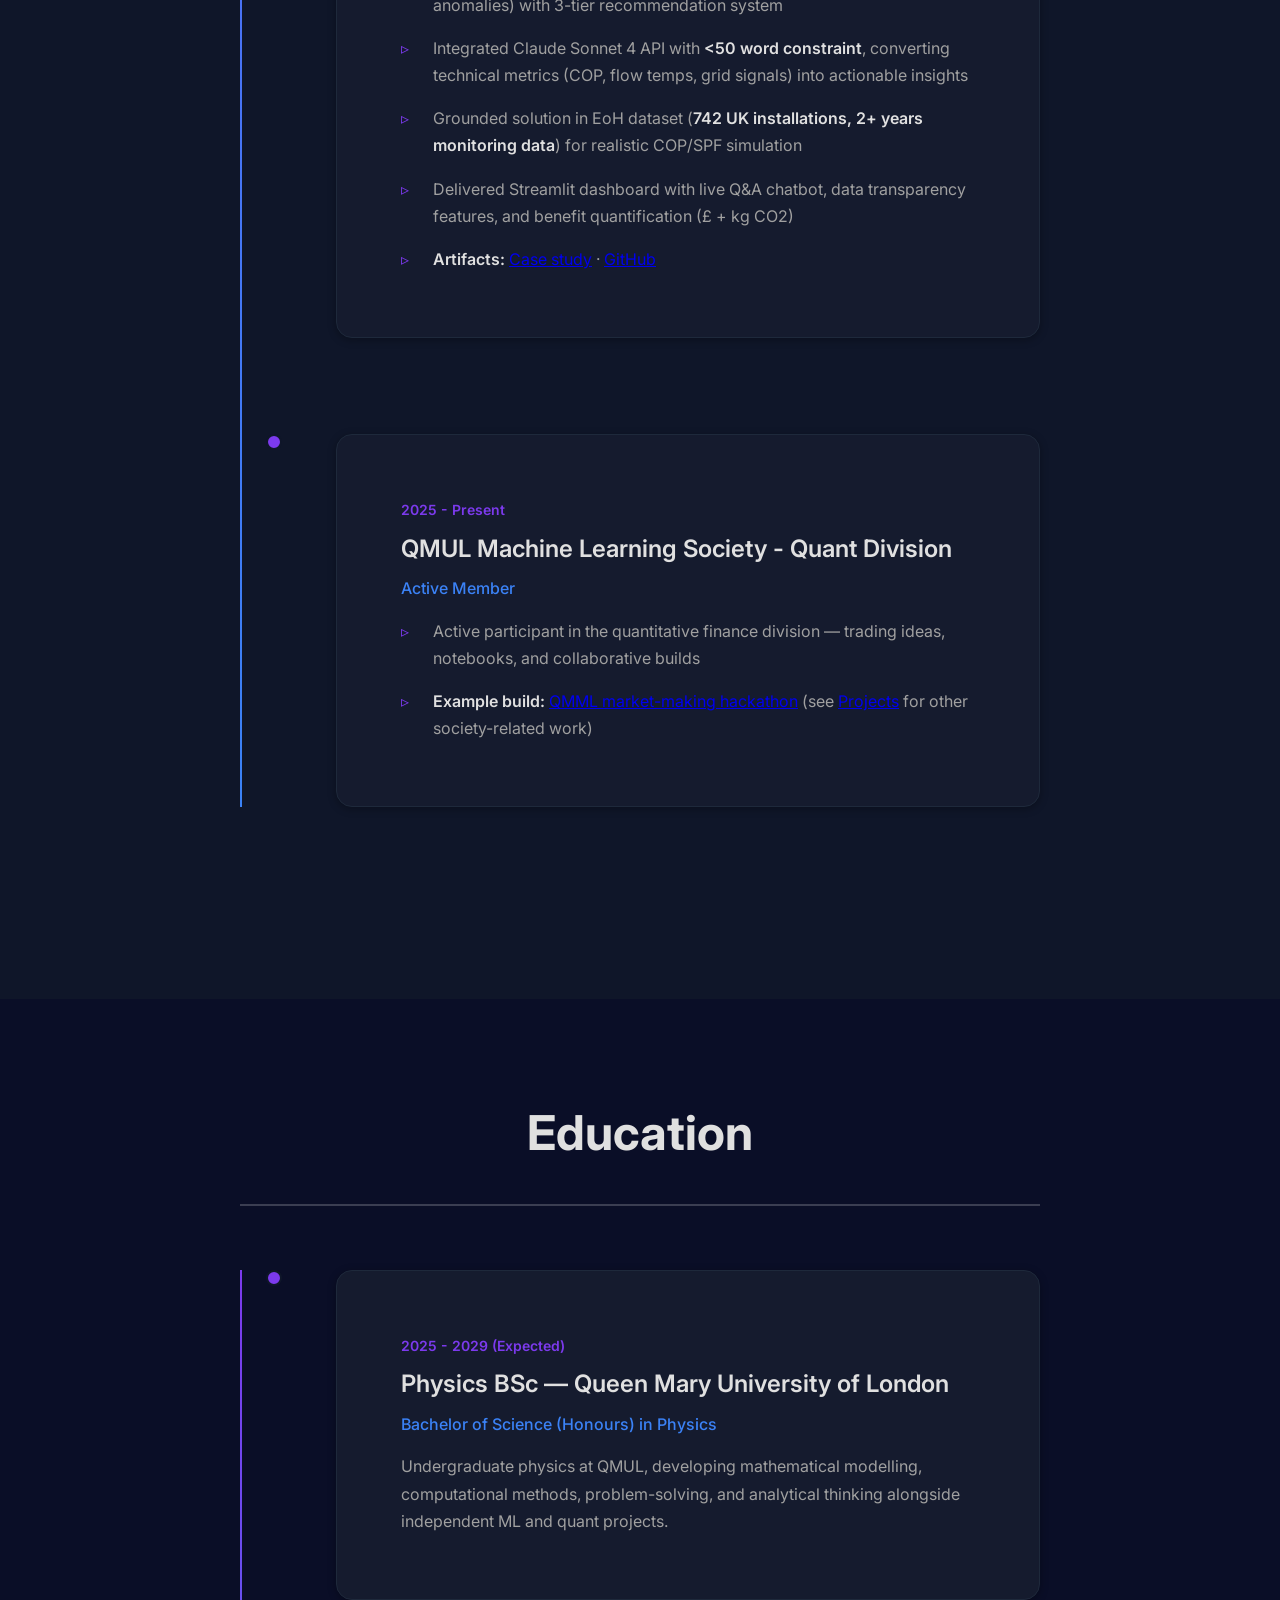
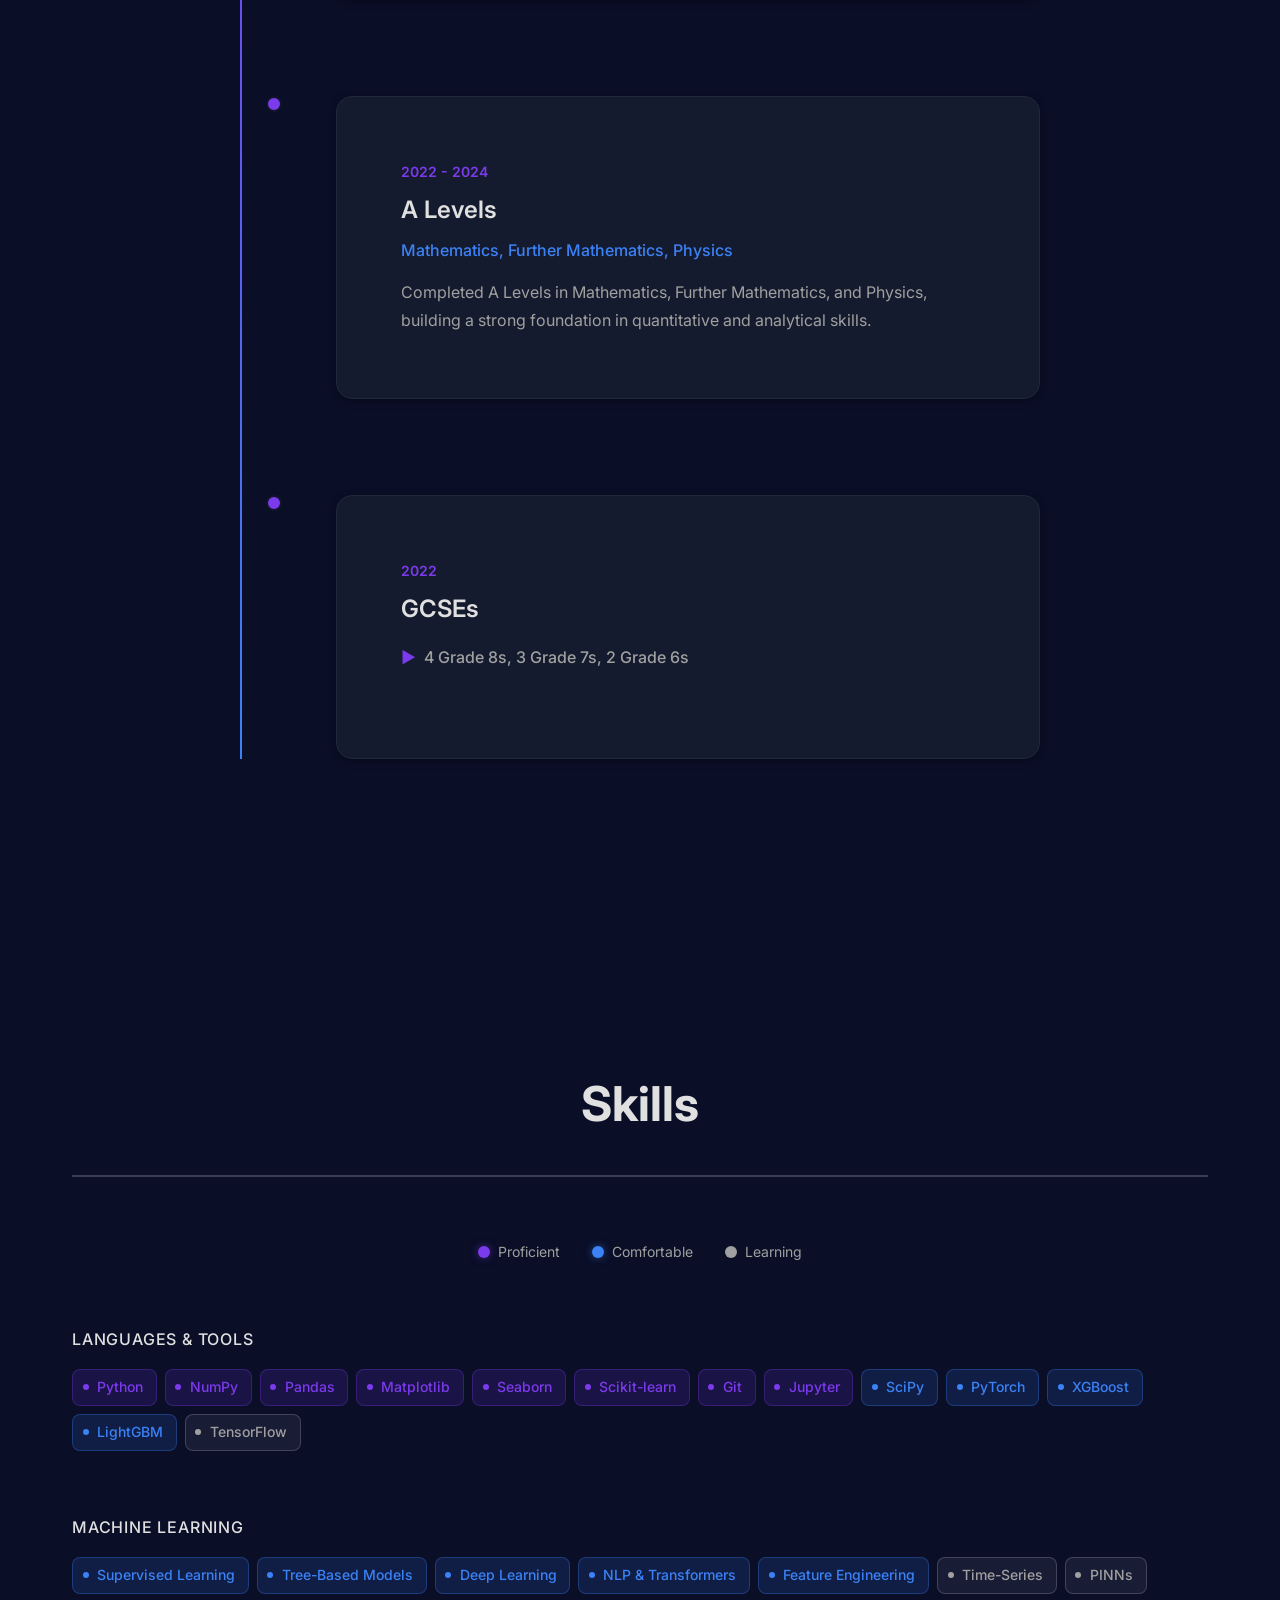
==== commit 8eaa7468: "Format project card descriptions as bullet lists Made-with: Cursor" ====
--- a/index.html
+++ b/index.html
@@ -231,9 +231,11 @@
                                 </svg>
                             </a>
                         </div>
-                        <p class="project-description">
-                            Nine-round live trading competition hosted by QMUL Machine Learning Society: predict a hidden price from features, quote bid/ask, then trade against the market maker. Our team finished 2nd of 93 teams (£305,727 cash, about 3× starting bankroll) and ranked 1st on Sortino by sizing with model confidence tiers, avoiding the market-maker role, and Kelly-style risk discipline.
-                        </p>
+                        <ul class="project-description">
+                            <li>Nine-round live trading competition (QMUL Machine Learning Society): model a hidden price from features, submit bid/ask quotes, then trade against the market maker.</li>
+                            <li>2nd of 93 teams with £305,727 final cash (~3× starting bankroll); 1st on Sortino for risk-adjusted returns.</li>
+                            <li>Tiered sizing by model confidence, deliberately avoided the market-maker role, and used Kelly-style risk discipline.</li>
+                        </ul>
                         <div class="project-results-chips">
                             <span class="result-chip">2nd / 93 teams</span>
                             <span class="result-chip">1st Sortino</span>
@@ -264,9 +266,11 @@
                                 </svg>
                             </a>
                         </div>
-                        <p class="project-description">
-                            Full-stack ML application that predicts Base network gas prices using scikit-learn models, helping users save on transaction fees. Built with React/TypeScript frontend, Python Flask backend, and real-time blockchain data integration. Features live gas indicators, 24-hour price predictions, and a savings calculator with MetaMask wallet support.
-                        </p>
+                        <ul class="project-description">
+                            <li>Predicts Base network gas prices with scikit-learn to help users save on transaction fees.</li>
+                            <li>Full stack: React/TypeScript frontend, Python Flask backend, and live on-chain data.</li>
+                            <li>Live gas indicators, 24-hour forecasts, and a savings calculator with MetaMask support.</li>
+                        </ul>
                         <div class="project-results-chips">
                             <span class="result-chip">Hackathon Winner</span>
                             <span class="result-chip">Up to 40% gas savings</span>
@@ -298,9 +302,11 @@
                                 </svg>
                             </a>
                         </div>
-                        <p class="project-description">
-                            Fine-tuned BERT model (110M parameters) on financial news headlines labeled as positive, negative, or neutral. Achieved balanced F1 scores across all sentiment classes and improved negative class recall from 28.6% to 85.7% through weighted loss functions and early stopping, demonstrating strong performance on previously underperforming class.
-                        </p>
+                        <ul class="project-description">
+                            <li>Fine-tuned BERT (110M parameters) on financial news headlines: positive, negative, and neutral.</li>
+                            <li>Balanced F1 across sentiment classes.</li>
+                            <li>Raised negative-class recall from 28.6% to 85.7% using weighted loss and early stopping.</li>
+                        </ul>
                         <div class="project-results-chips">
                             <span class="result-chip">87% test accuracy</span>
                             <span class="result-chip">85.7% negative class recall</span>
@@ -331,9 +337,11 @@
                                 </svg>
                             </a>
                         </div>
-                        <p class="project-description">
-                            2nd place solution predicting whether a person has a Valentine's date from demographic and social attributes. Applied target encoding with KFold cross-validation, feature interactions, and log-transformed income. Tuned LightGBM, XGBoost, and CatBoost with Optuna (50 trials each) and combined them with a rank-based ensemble.
-                        </p>
+                        <ul class="project-description">
+                            <li>2nd place: predict whether someone has a Valentine's date from demographic and social attributes.</li>
+                            <li>Target encoding with KFold CV, feature interactions, and log-transformed income.</li>
+                            <li>LightGBM, XGBoost, and CatBoost tuned with Optuna (50 trials each), combined in a rank-based ensemble.</li>
+                        </ul>
                         <div class="project-results-chips">
                             <span class="result-chip">2nd Place</span>
                             <span class="result-chip">0.59235 AUC</span>
@@ -362,9 +370,11 @@
                                 </svg>
                             </a>
                         </div>
-                        <p class="project-description">
-                            2nd place solution predicting customer return behaviour during holiday shopping. Used strategic feature engineering with 17 curated features (aggregation, temporal, original) that outperformed baselines with 55+ one-hot encoded features. Simple LogisticRegression model proved that quality features beat model complexity.
-                        </p>
+                        <ul class="project-description">
+                            <li>2nd place: predict holiday-season customer return behaviour.</li>
+                            <li>17 curated features (aggregation, temporal, core signals) vs baselines with 55+ one-hot encodings.</li>
+                            <li>Simple LogisticRegression — strong features mattered more than model complexity.</li>
+                        </ul>
                         <div class="project-results-chips">
                             <span class="result-chip">2nd Place</span>
                             <span class="result-chip">8,000 transactions</span>
@@ -398,10 +408,11 @@
                                 </svg>
                             </a>
                         </div>
-                        <p class="project-description">
-                            Quantitative investment strategy framework for UK Investment Challenge 2025. Systematic approach to portfolio construction with risk analysis and performance metrics. Built complete data pipeline for quantitative asset analysis.
-                            <!-- Private repository - available upon request -->
-                        </p>
+                        <ul class="project-description">
+                            <li>Quantitative investment framework for UK Investment Challenge 2025.</li>
+                            <li>Systematic portfolio construction with risk analysis and performance metrics.</li>
+                            <li>End-to-end data pipeline for quantitative asset analysis.</li>
+                        </ul>
                         <div class="project-cta-buttons">
                             <a href="projects/rym-investment-framework.html" class="btn btn-primary">Case Study</a>
                             <a href="https://github.com/M-Rodani1/rym-investment-framework" target="_blank" class="btn btn-secondary" rel="noopener noreferrer">GitHub</a>
@@ -425,9 +436,11 @@
                             </svg>
                         </a>
                     </div>
-                    <p class="project-description">
-                            Monthly Kaggle Playground Series competitions. November 2025 (S5E11): Loan Default Prediction - achieved Top 25% (#950/3,850) with 0.92450 AUC using LightGBM with Optuna optimization and multi-seed averaging on 593,994 training samples.
-                        </p>
+                    <ul class="project-description">
+                            <li>Monthly Kaggle Playground Series entries; November 2025 (S5E11): Loan Default Prediction.</li>
+                            <li>Top 25% (#950 / 3,850) with 0.92450 AUC.</li>
+                            <li>LightGBM + Optuna, multi-seed averaging, 593,994 training samples.</li>
+                        </ul>
                         <div class="project-results-chips">
                             <span class="result-chip">Top 25% (Nov 2025)</span>
                             <span class="result-chip">0.92450 AUC</span>
@@ -457,10 +470,10 @@
                             </svg>
                         </a>
                     </div>
-                        <p class="project-description">
-                            Collection of focused ML experiments building core intuition: Backpropagation from Scratch (NumPy implementation), regression models, classification algorithms, and other foundational ML techniques. Each mini-project focuses on understanding the mechanics behind common algorithms.
-                            <!-- TODO: Add other specific projects from the repo as you expand this collection -->
-                        </p>
+                        <ul class="project-description">
+                            <li>Focused ML experiments: backprop from scratch (NumPy), regression, classification, and related fundamentals.</li>
+                            <li>Each mini-project stresses the mechanics behind common algorithms.</li>
+                        </ul>
                     <div class="project-media">
                             <img src="assets/neural_networks_image.webp" alt="Machine Learning Mini Projects" class="project-image" loading="lazy" onclick="openLightbox('assets/neural_networks_image.webp', 'ML Mini Projects')">
                         </div>
@@ -480,9 +493,10 @@
                                 </svg>
                             </a>
                         </div>
-                        <p class="project-description">
-                            Educational hackathon project explaining heat pump technology for non-technical audiences. Combined physics principles with computational modelling and interactive visualizations to make thermodynamics concepts accessible.
-                        </p>
+                        <ul class="project-description">
+                            <li>Educational hackathon project: heat pump technology explained for non-technical audiences.</li>
+                            <li>Physics, computational modelling, and interactive visualizations for core thermodynamics ideas.</li>
+                        </ul>
                         <div class="project-cta-buttons">
                             <a href="projects/heat-pump-explained.html" class="btn btn-primary">Case Study</a>
                             <a href="https://github.com/M-Rodani1/My-Heat-pump-explained" target="_blank" class="btn btn-secondary" rel="noopener noreferrer">GitHub</a>
--- a/styles.css
+++ b/styles.css
@@ -1226,6 +1226,20 @@
     line-height: 1.7;
 }
 
+ul.project-description {
+    list-style: disc;
+    padding-left: 1.25rem;
+    margin-top: 0;
+}
+
+ul.project-description li {
+    margin-bottom: 0.4rem;
+}
+
+ul.project-description li:last-child {
+    margin-bottom: 0;
+}
+
 .project-results-chips {
     display: flex;
     flex-wrap: wrap;
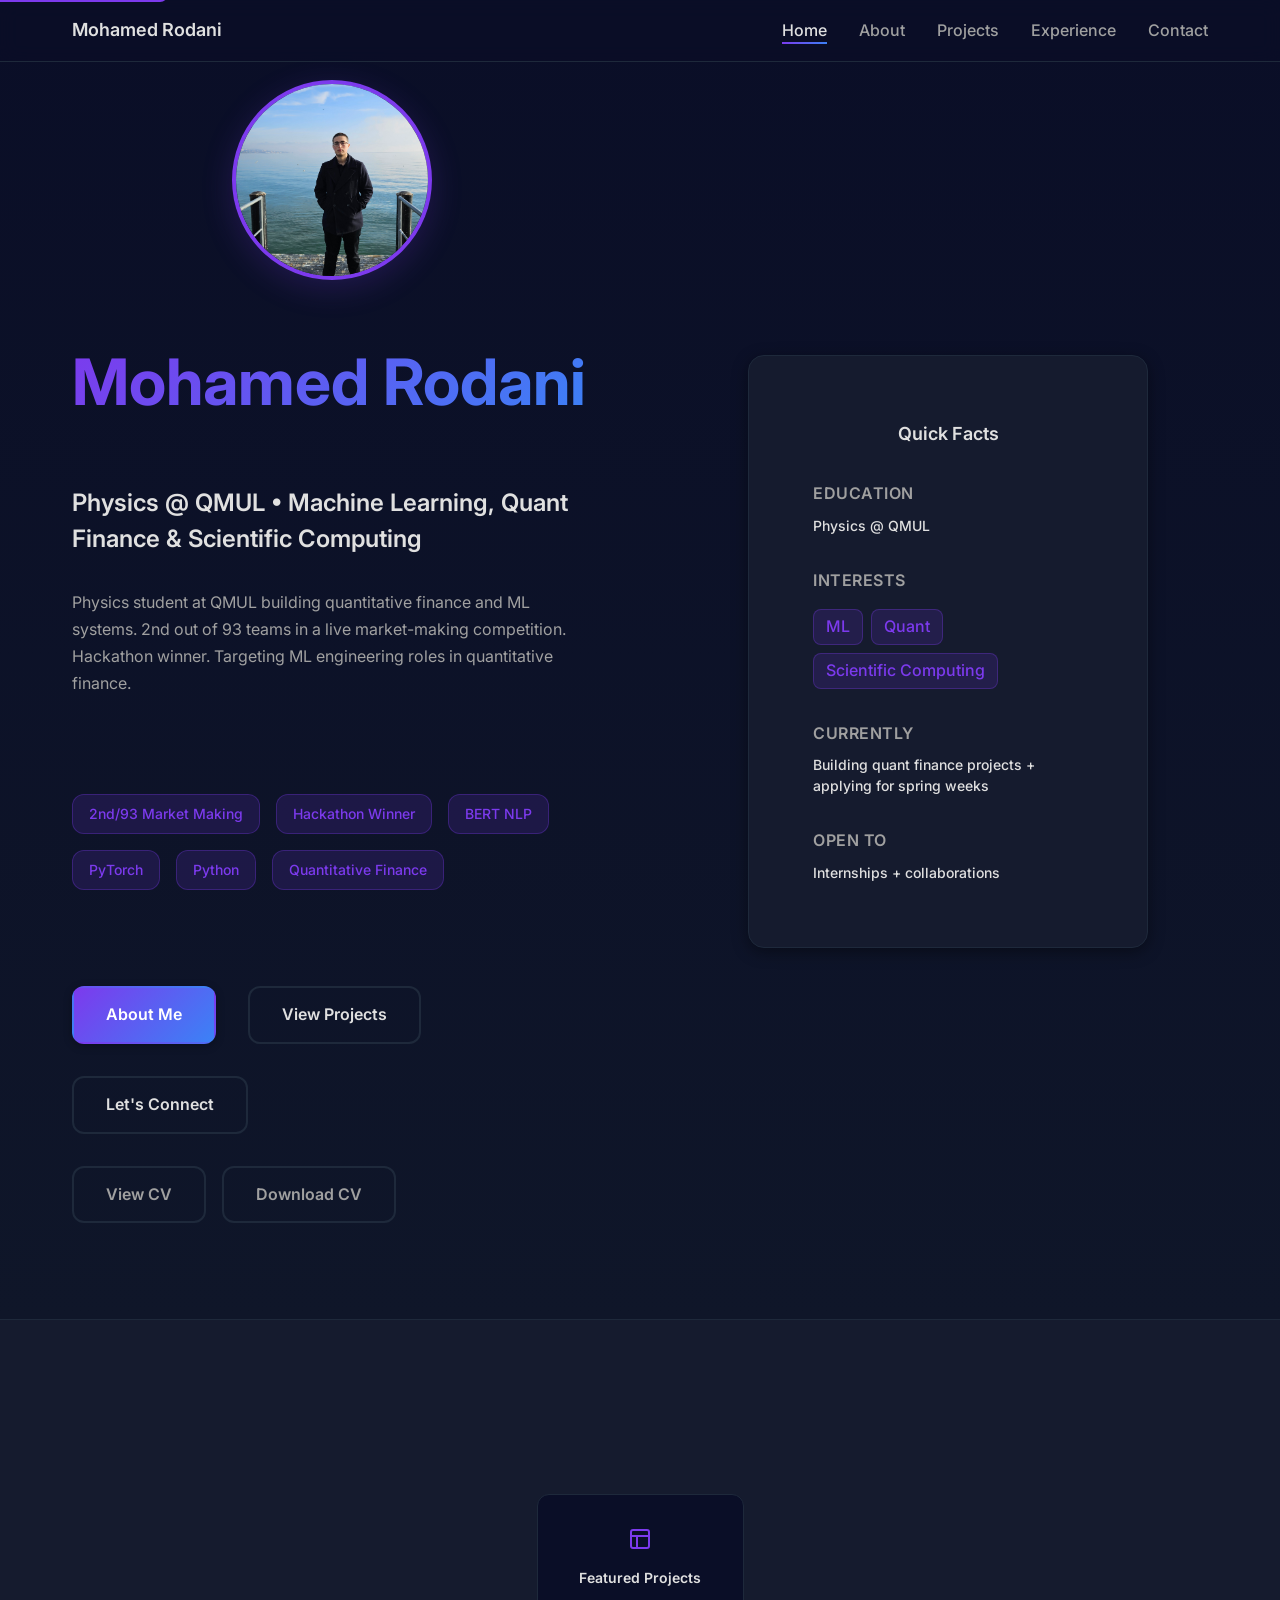
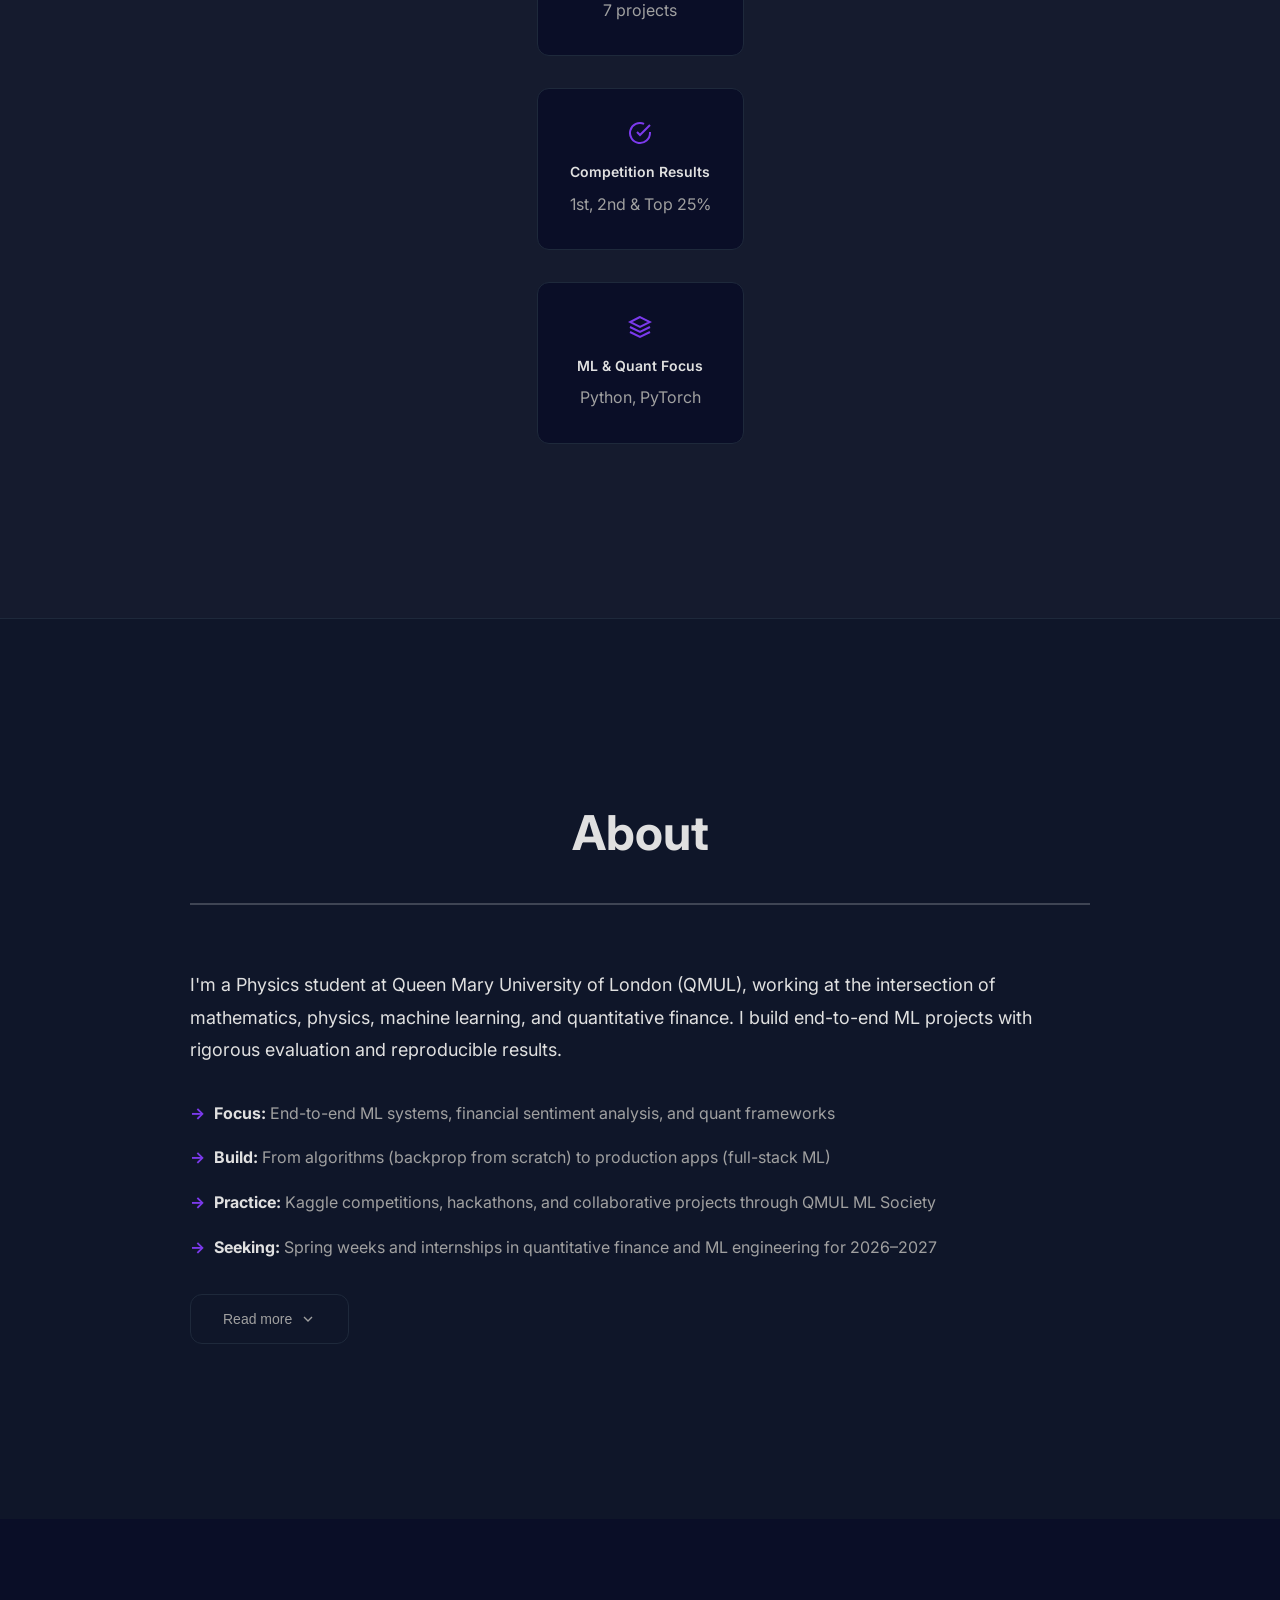
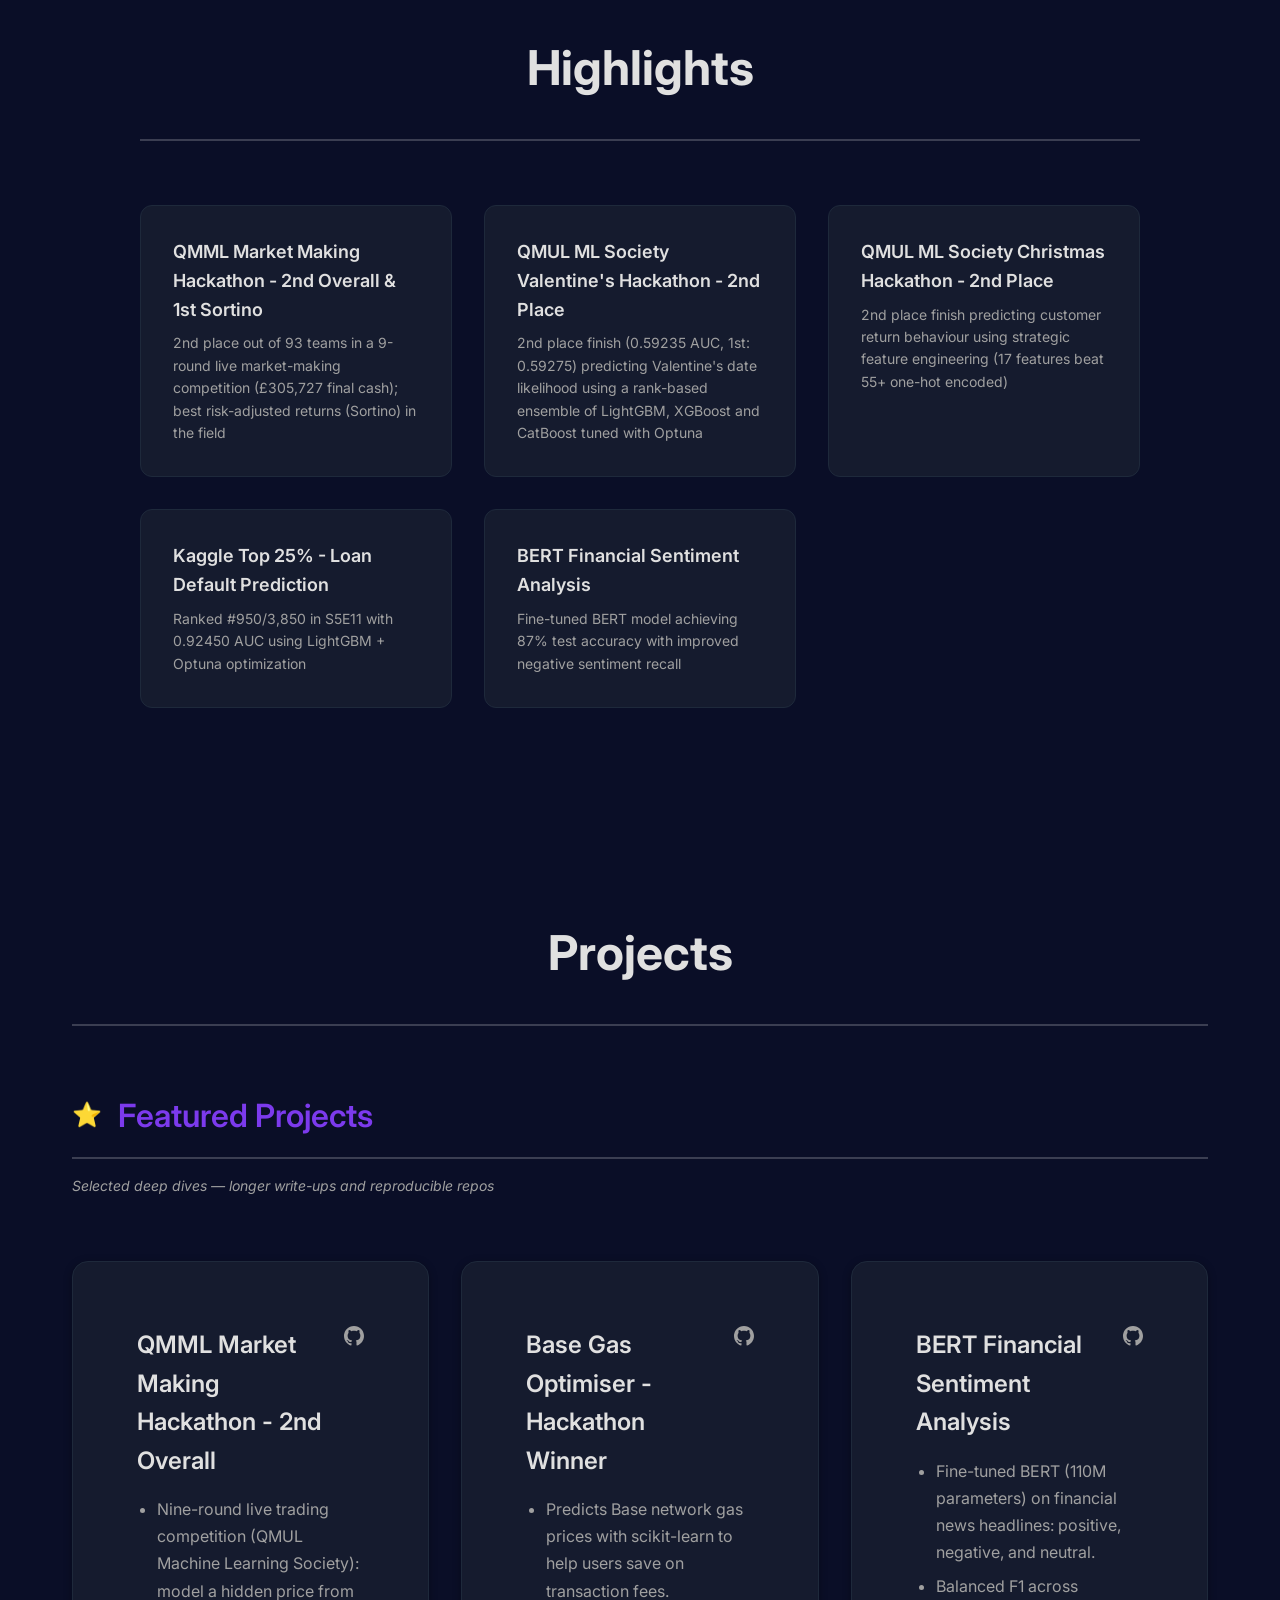
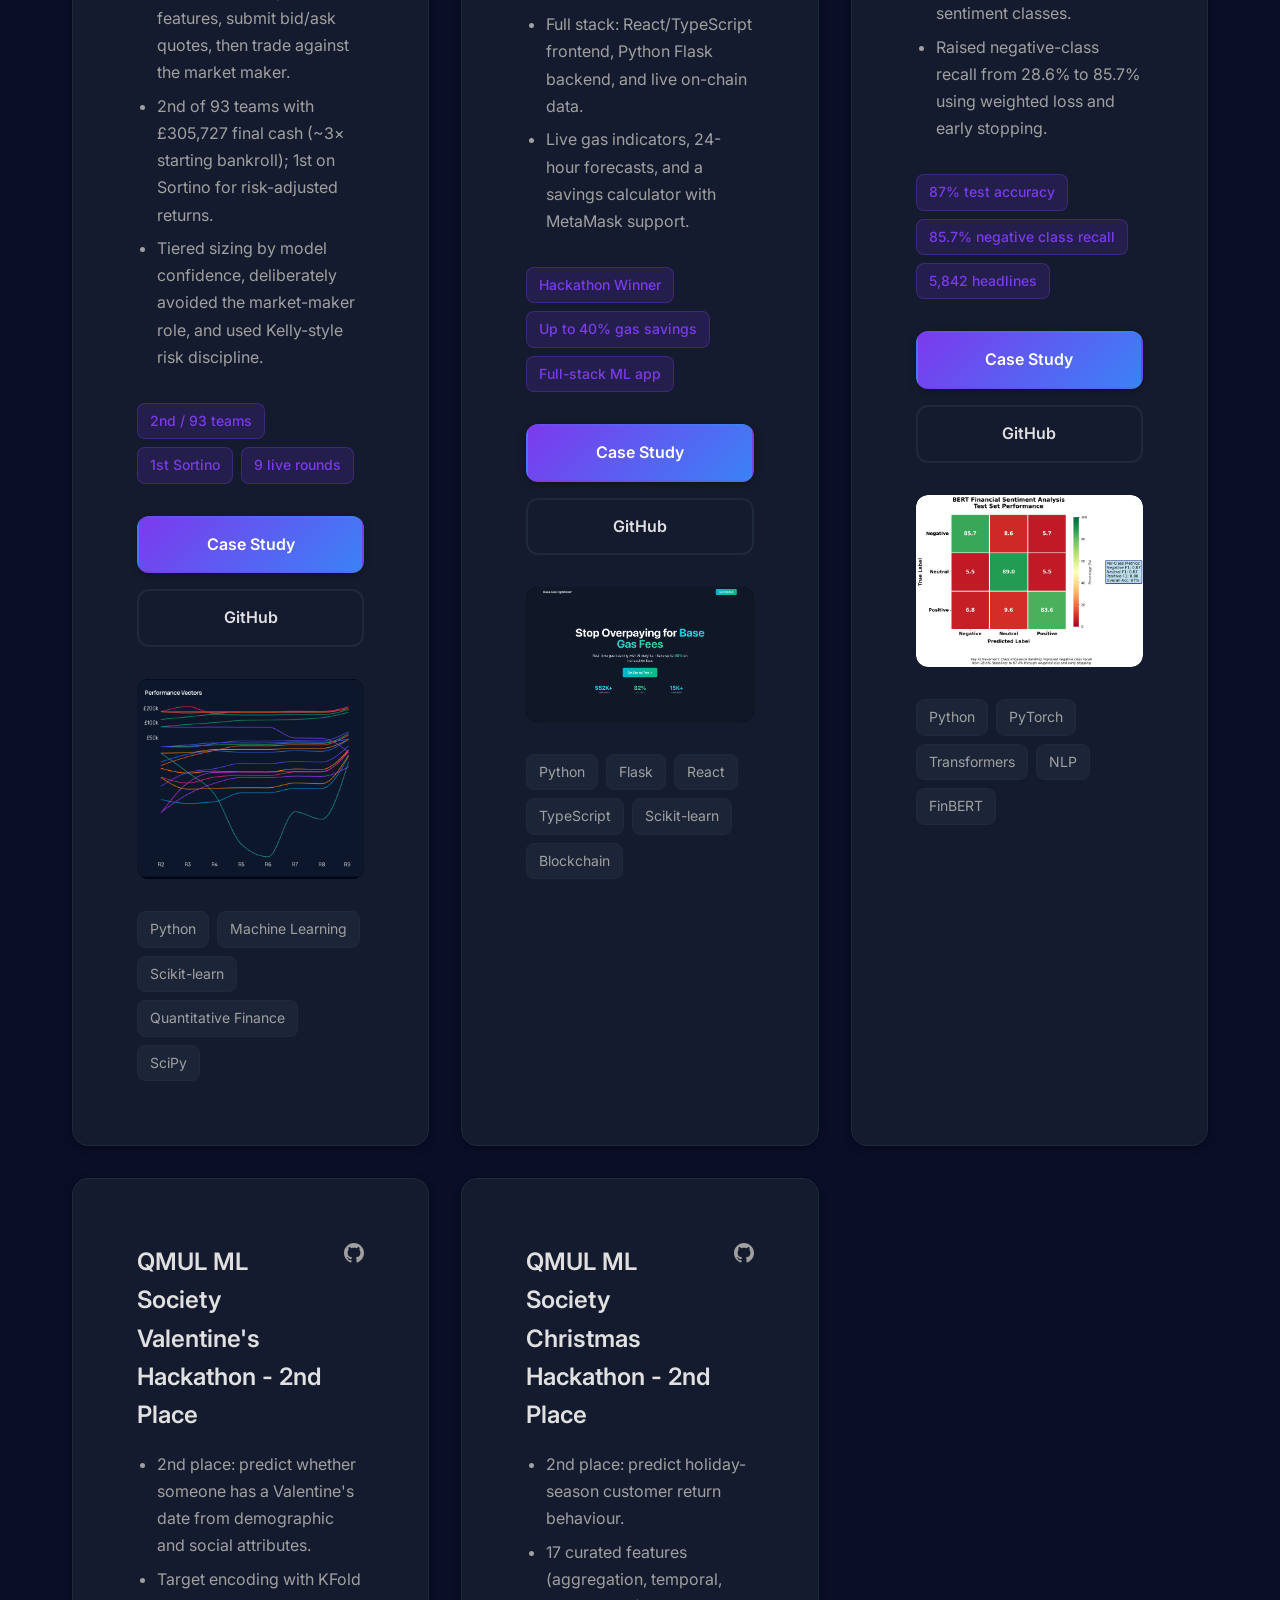
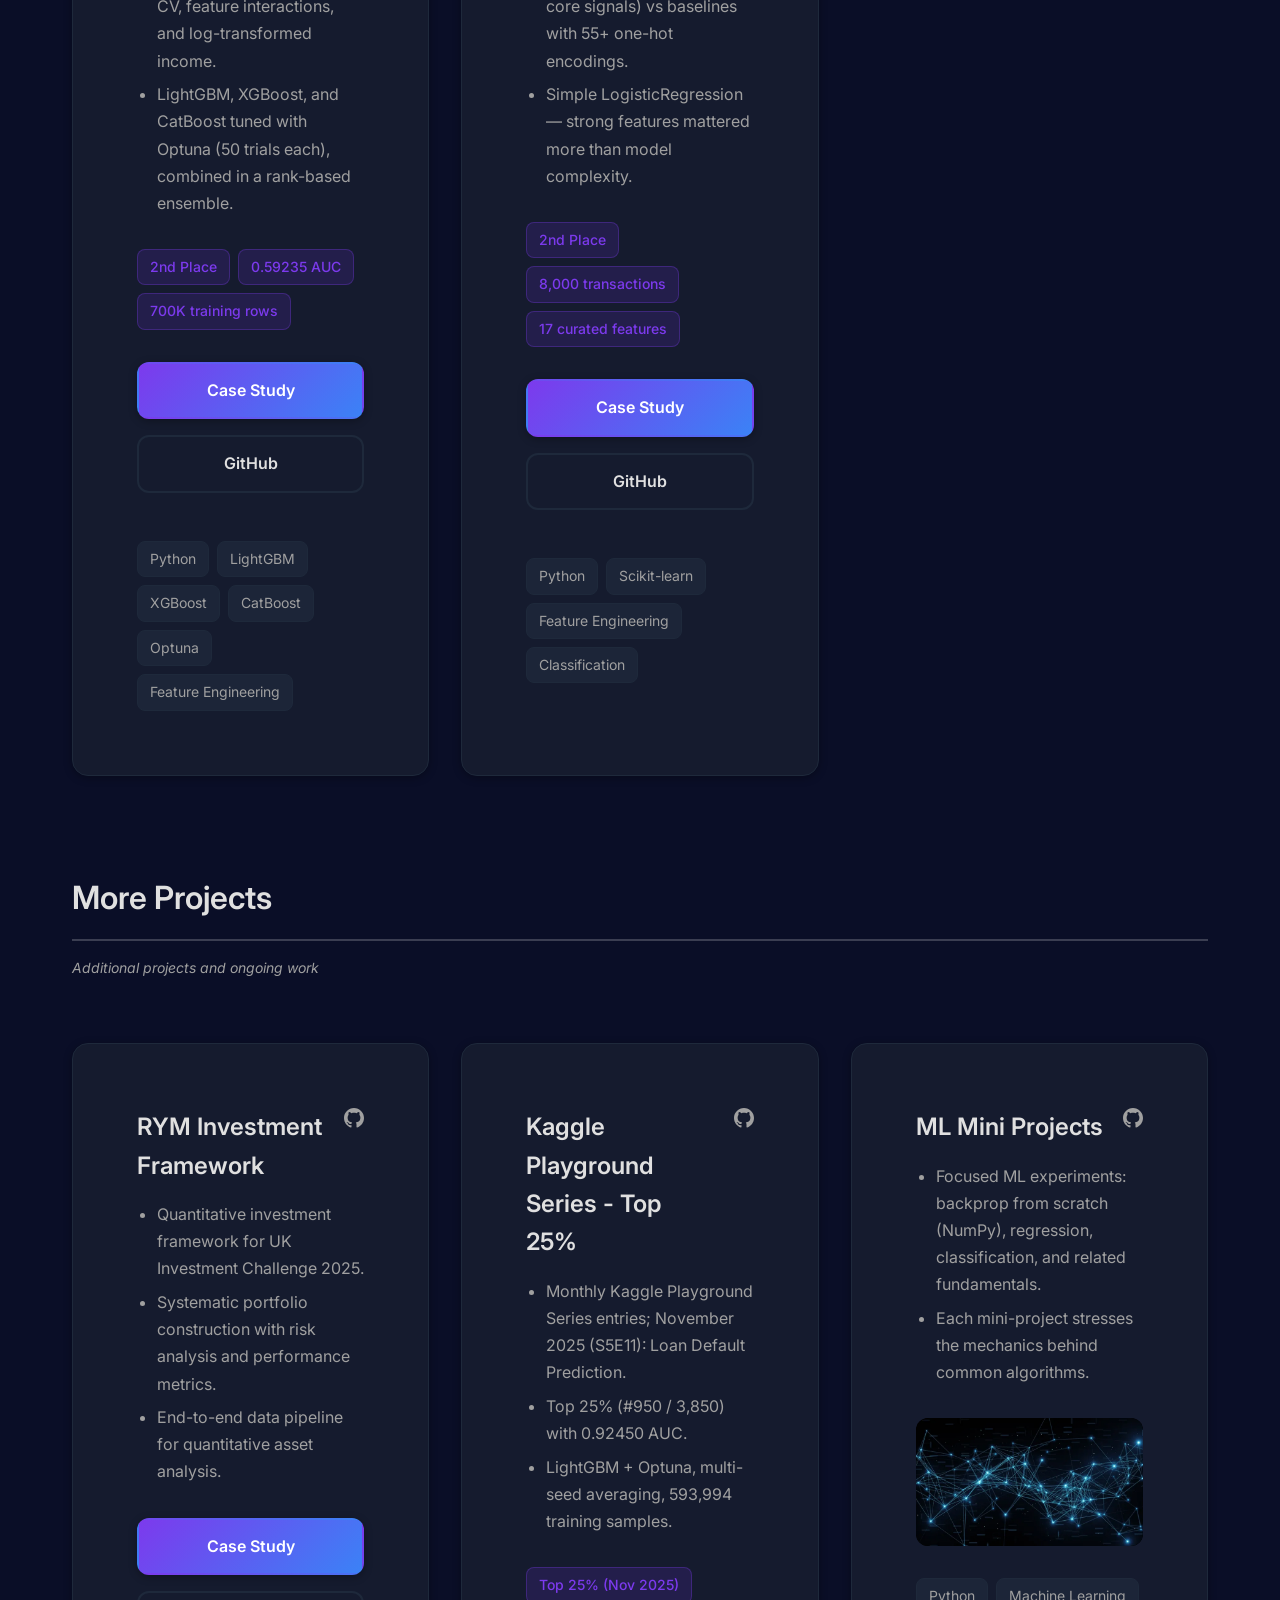
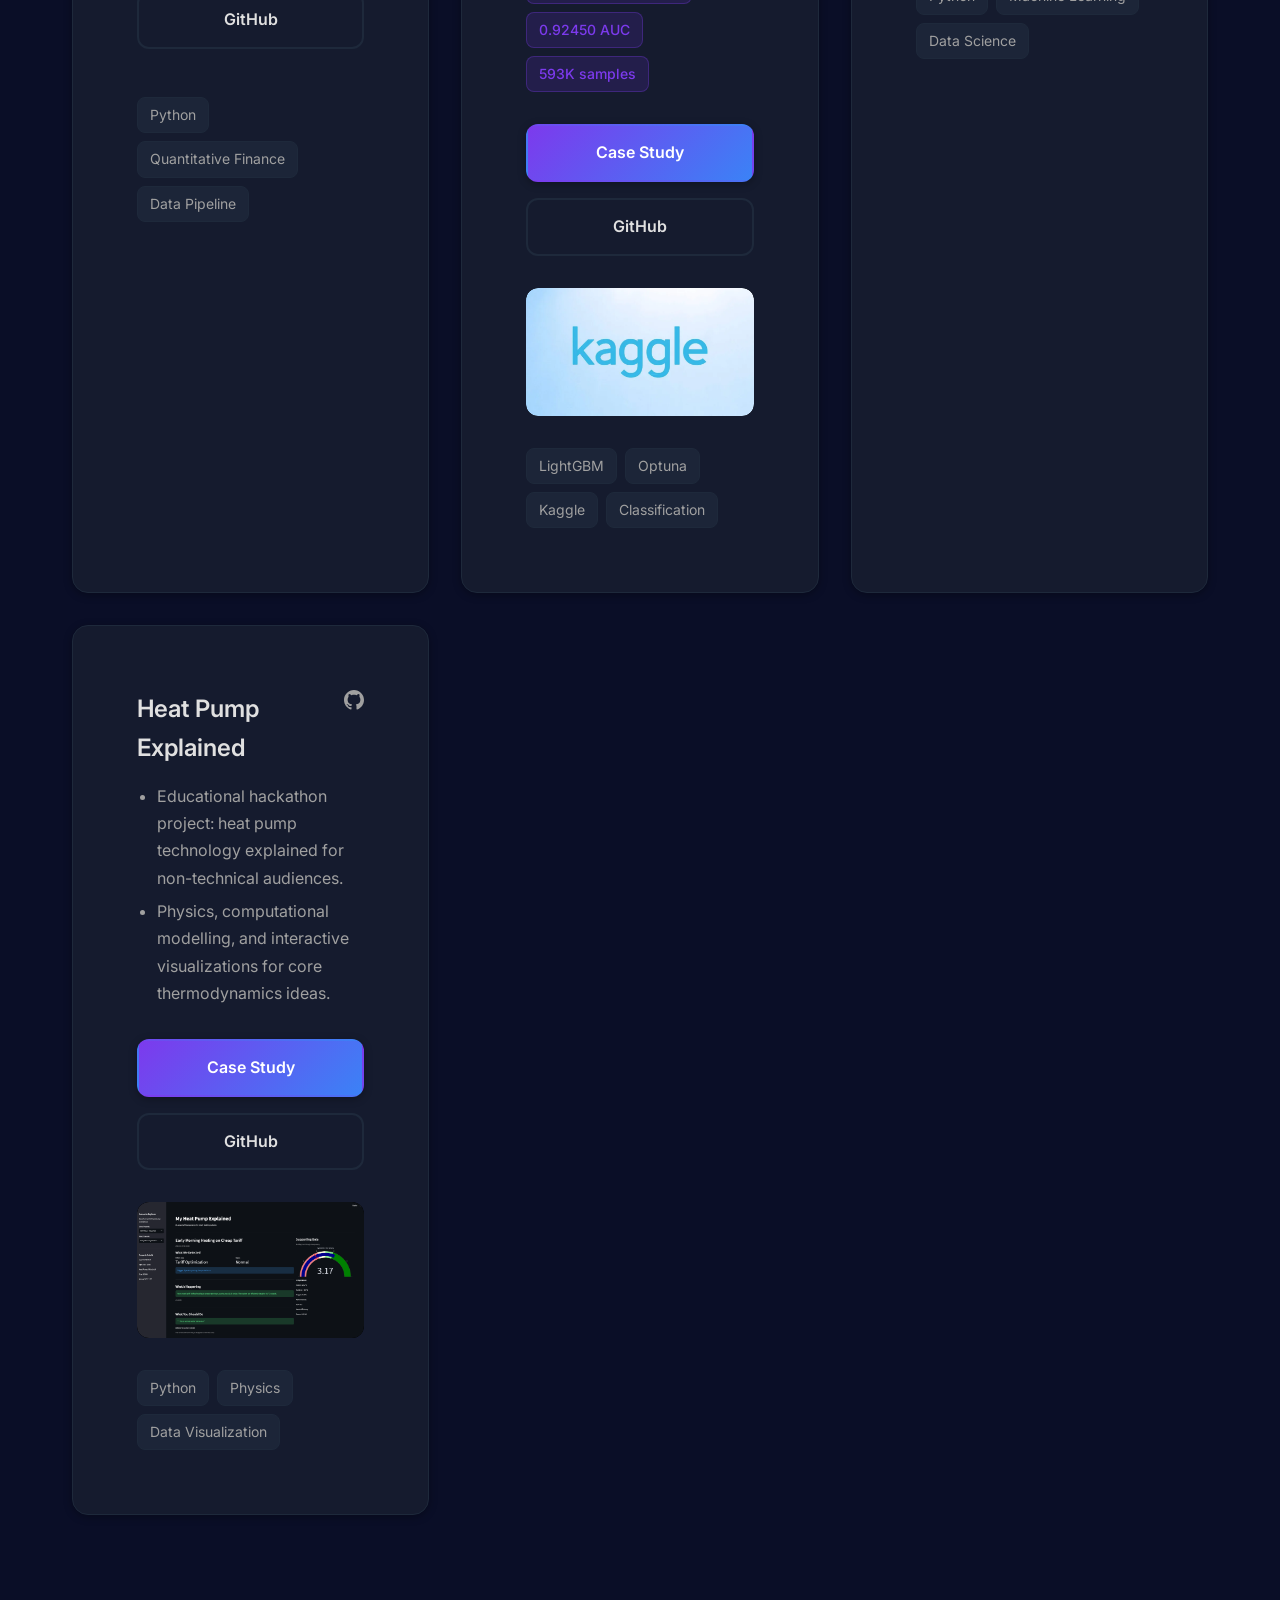
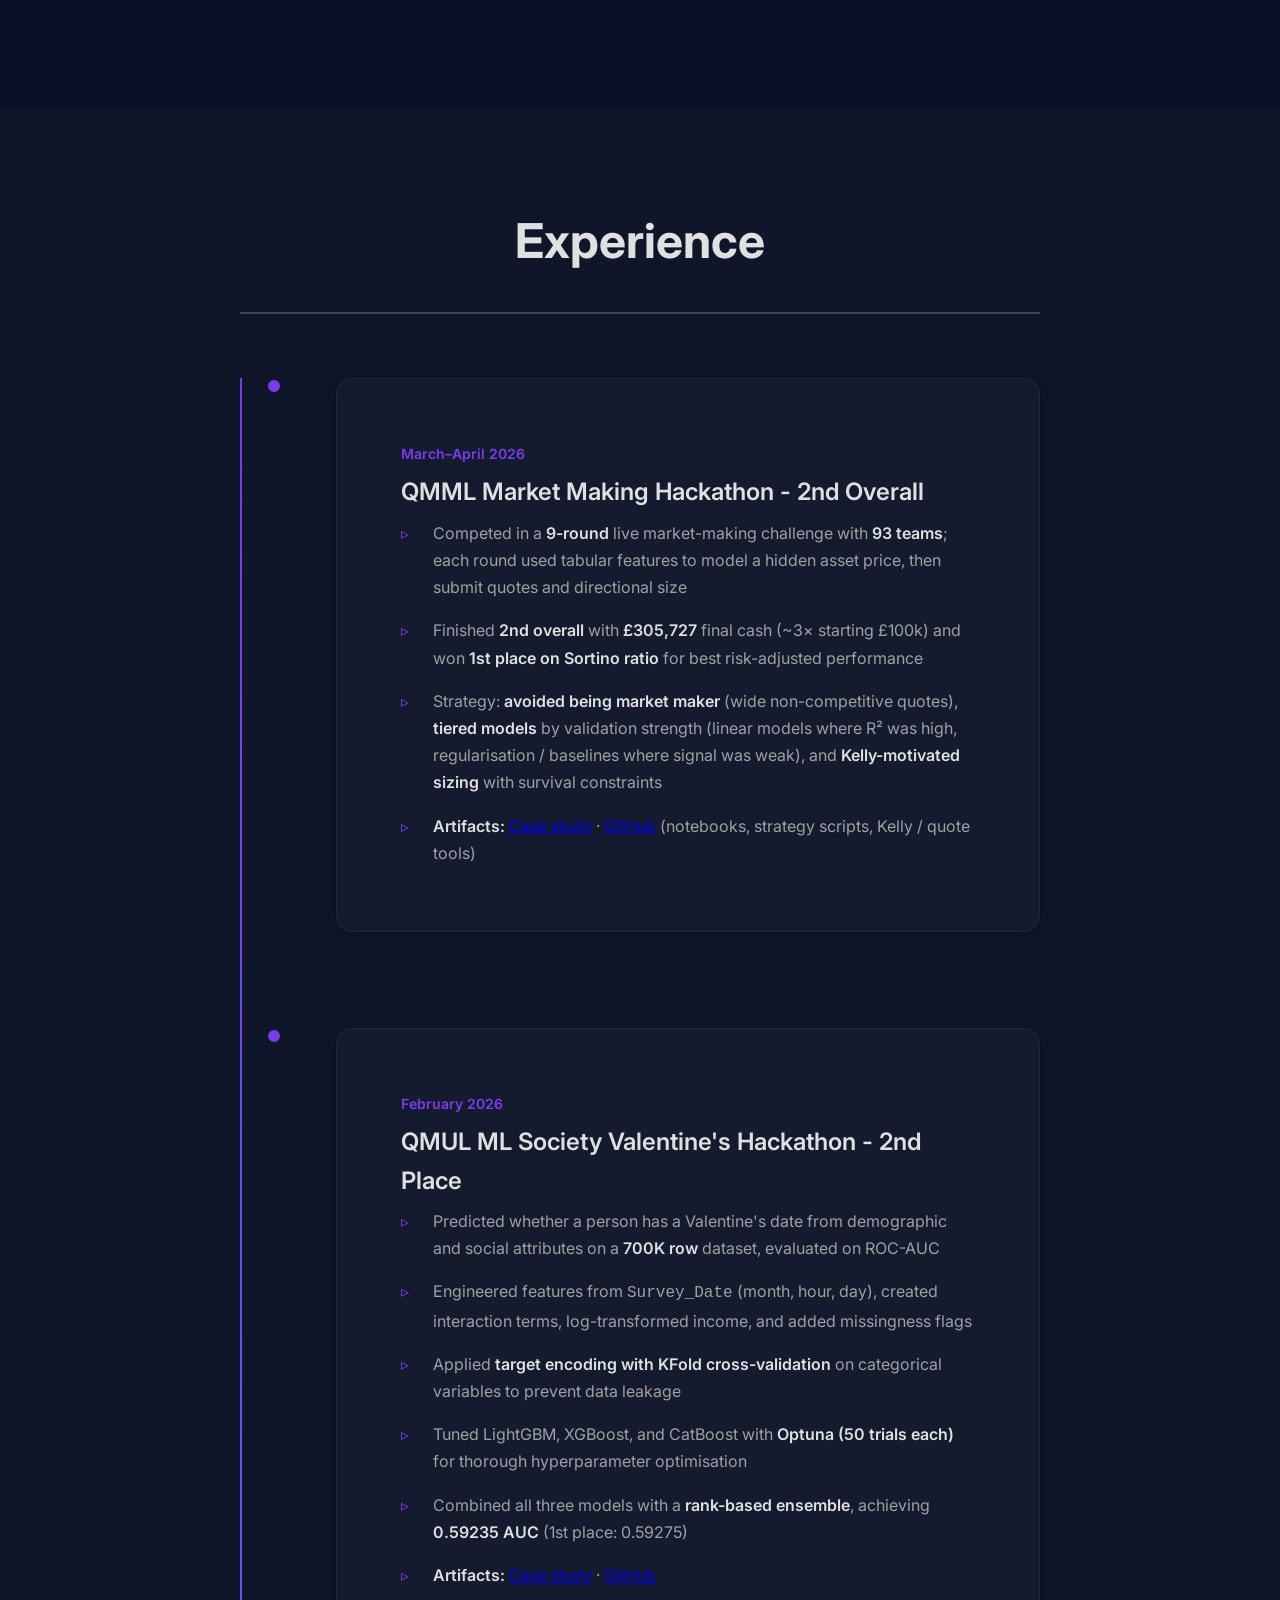
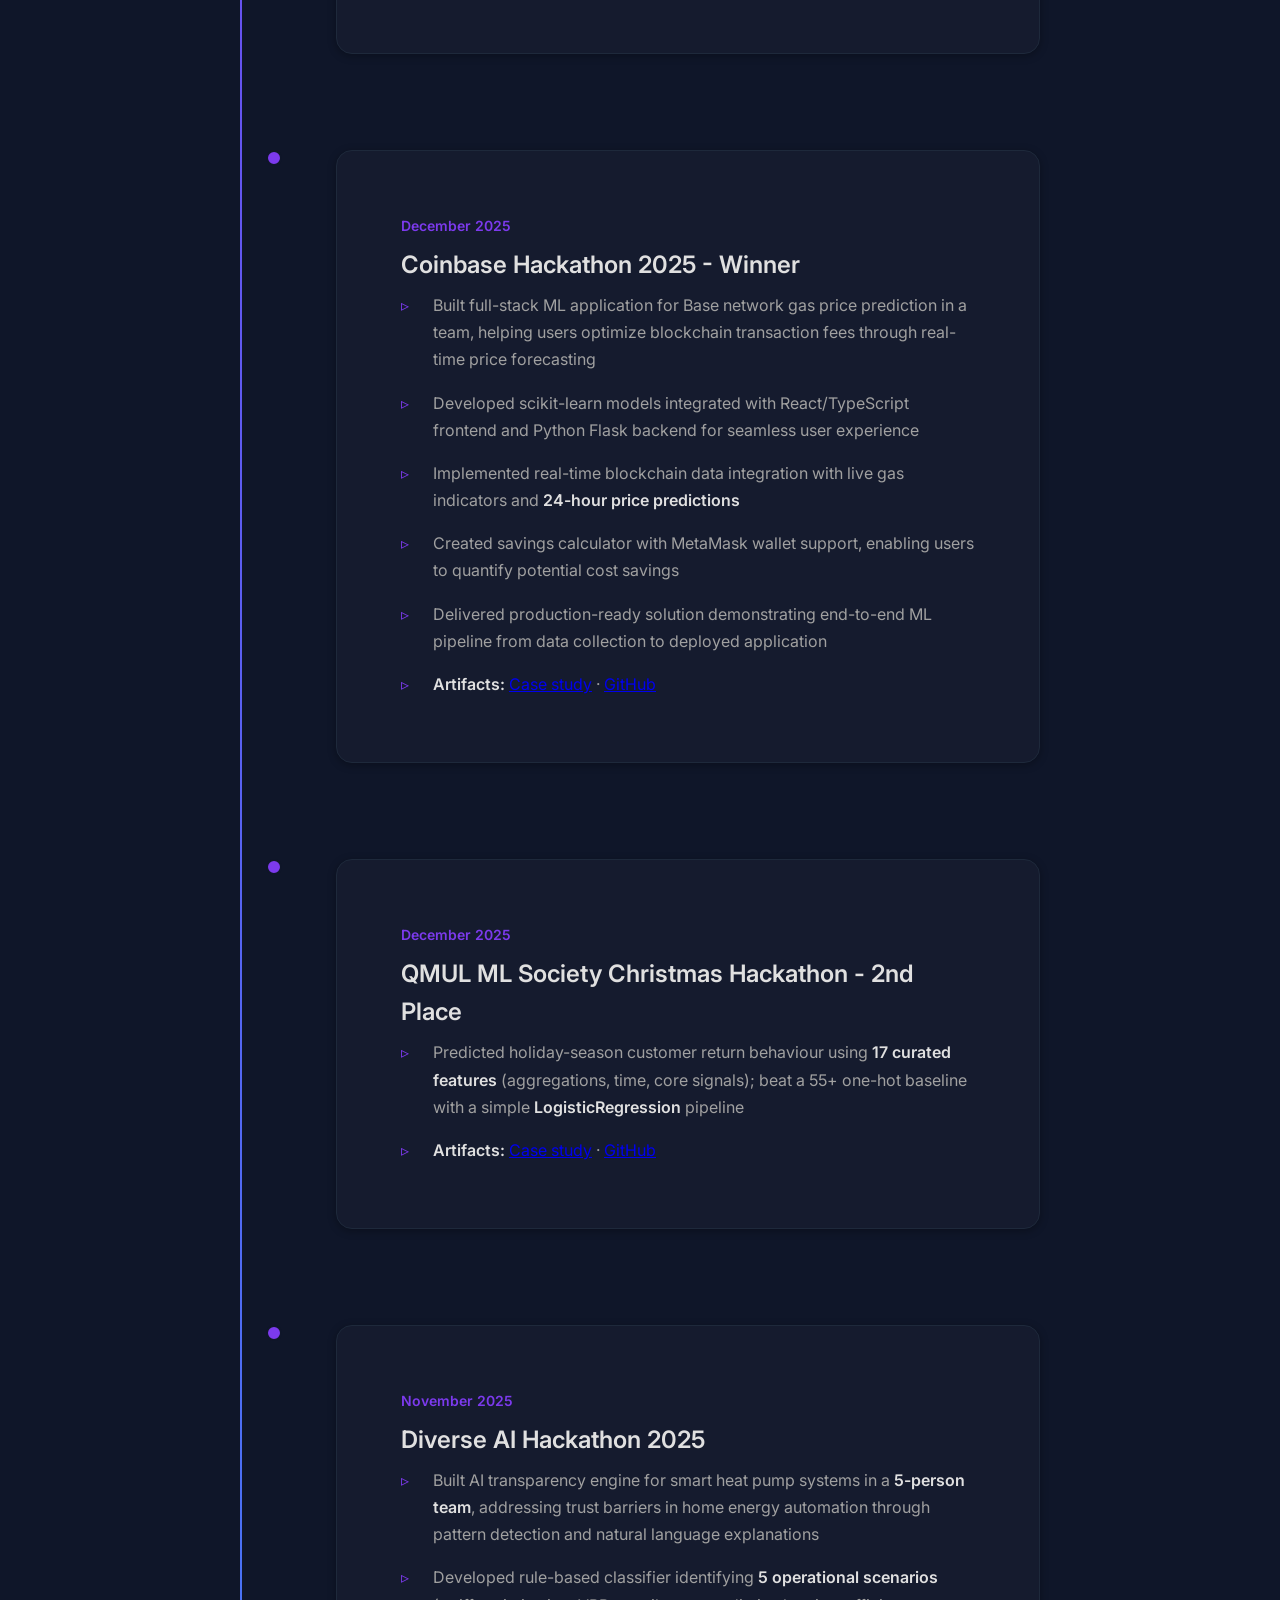
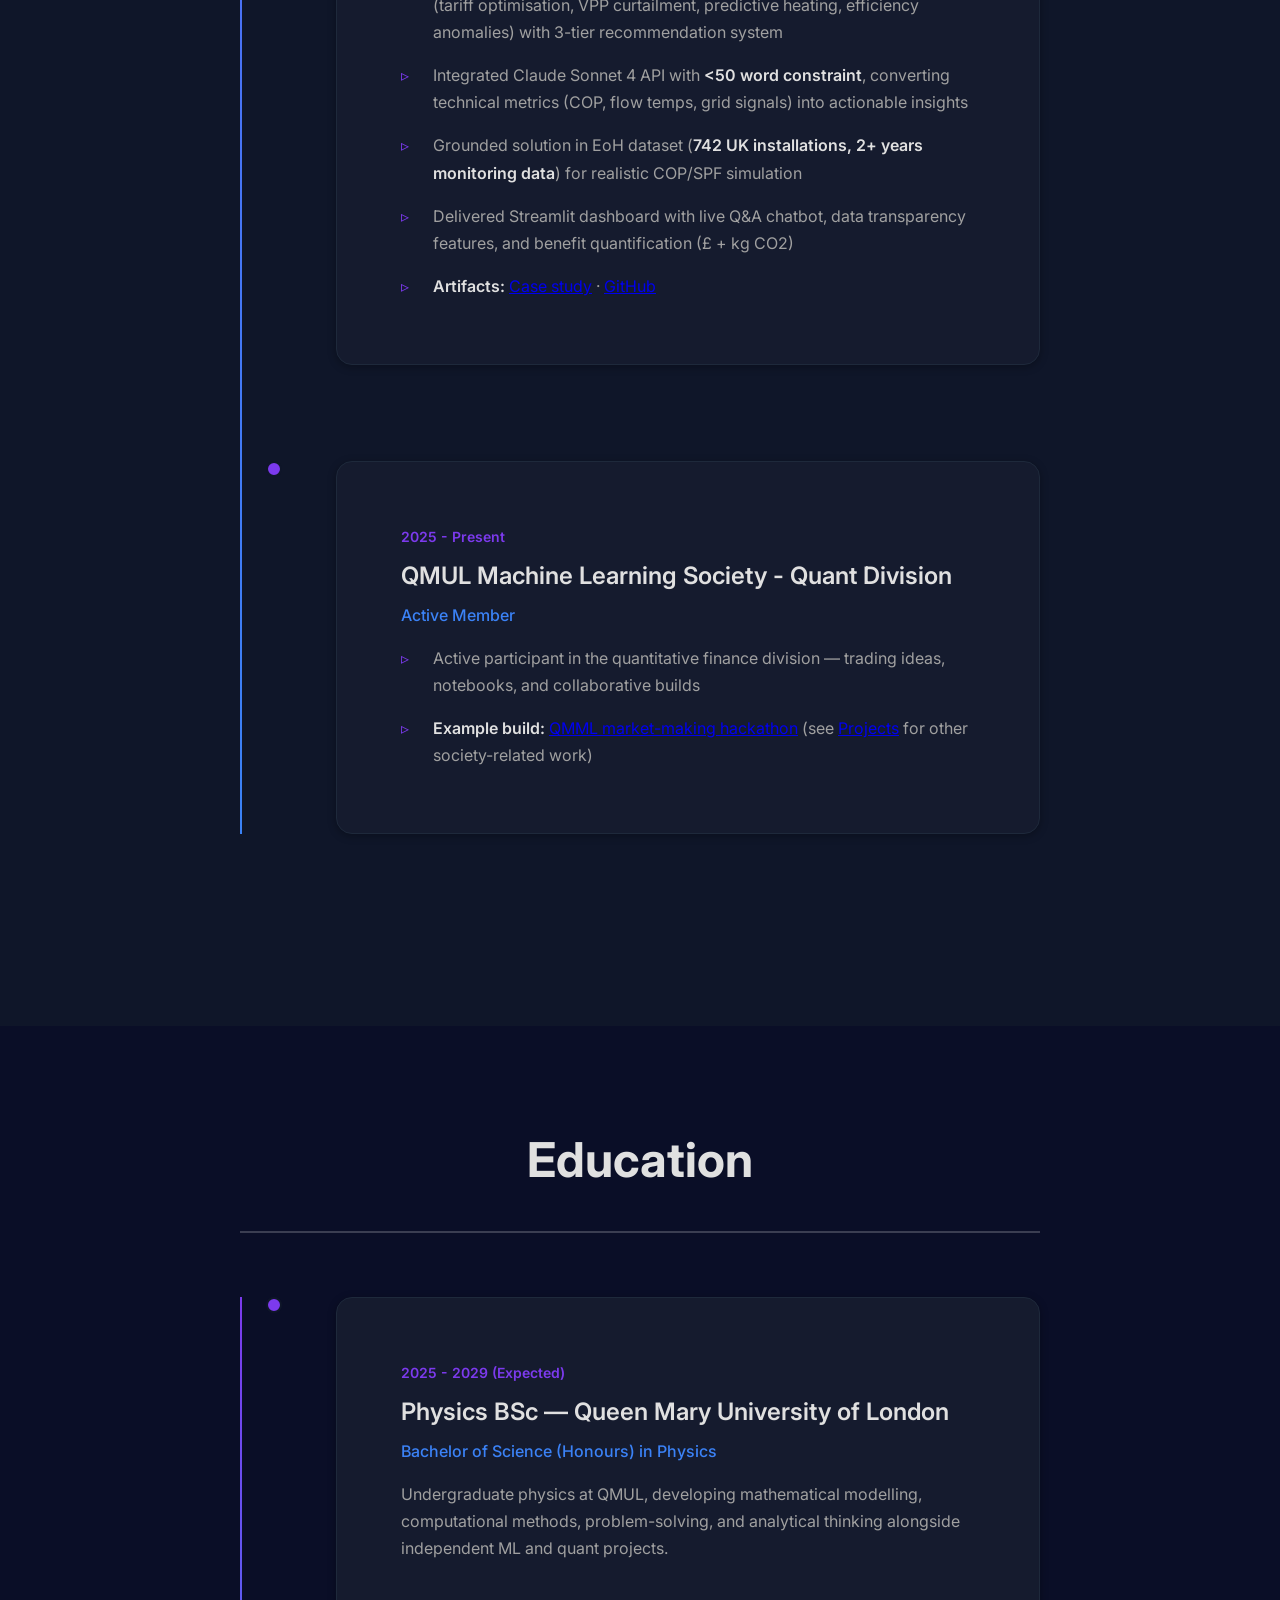
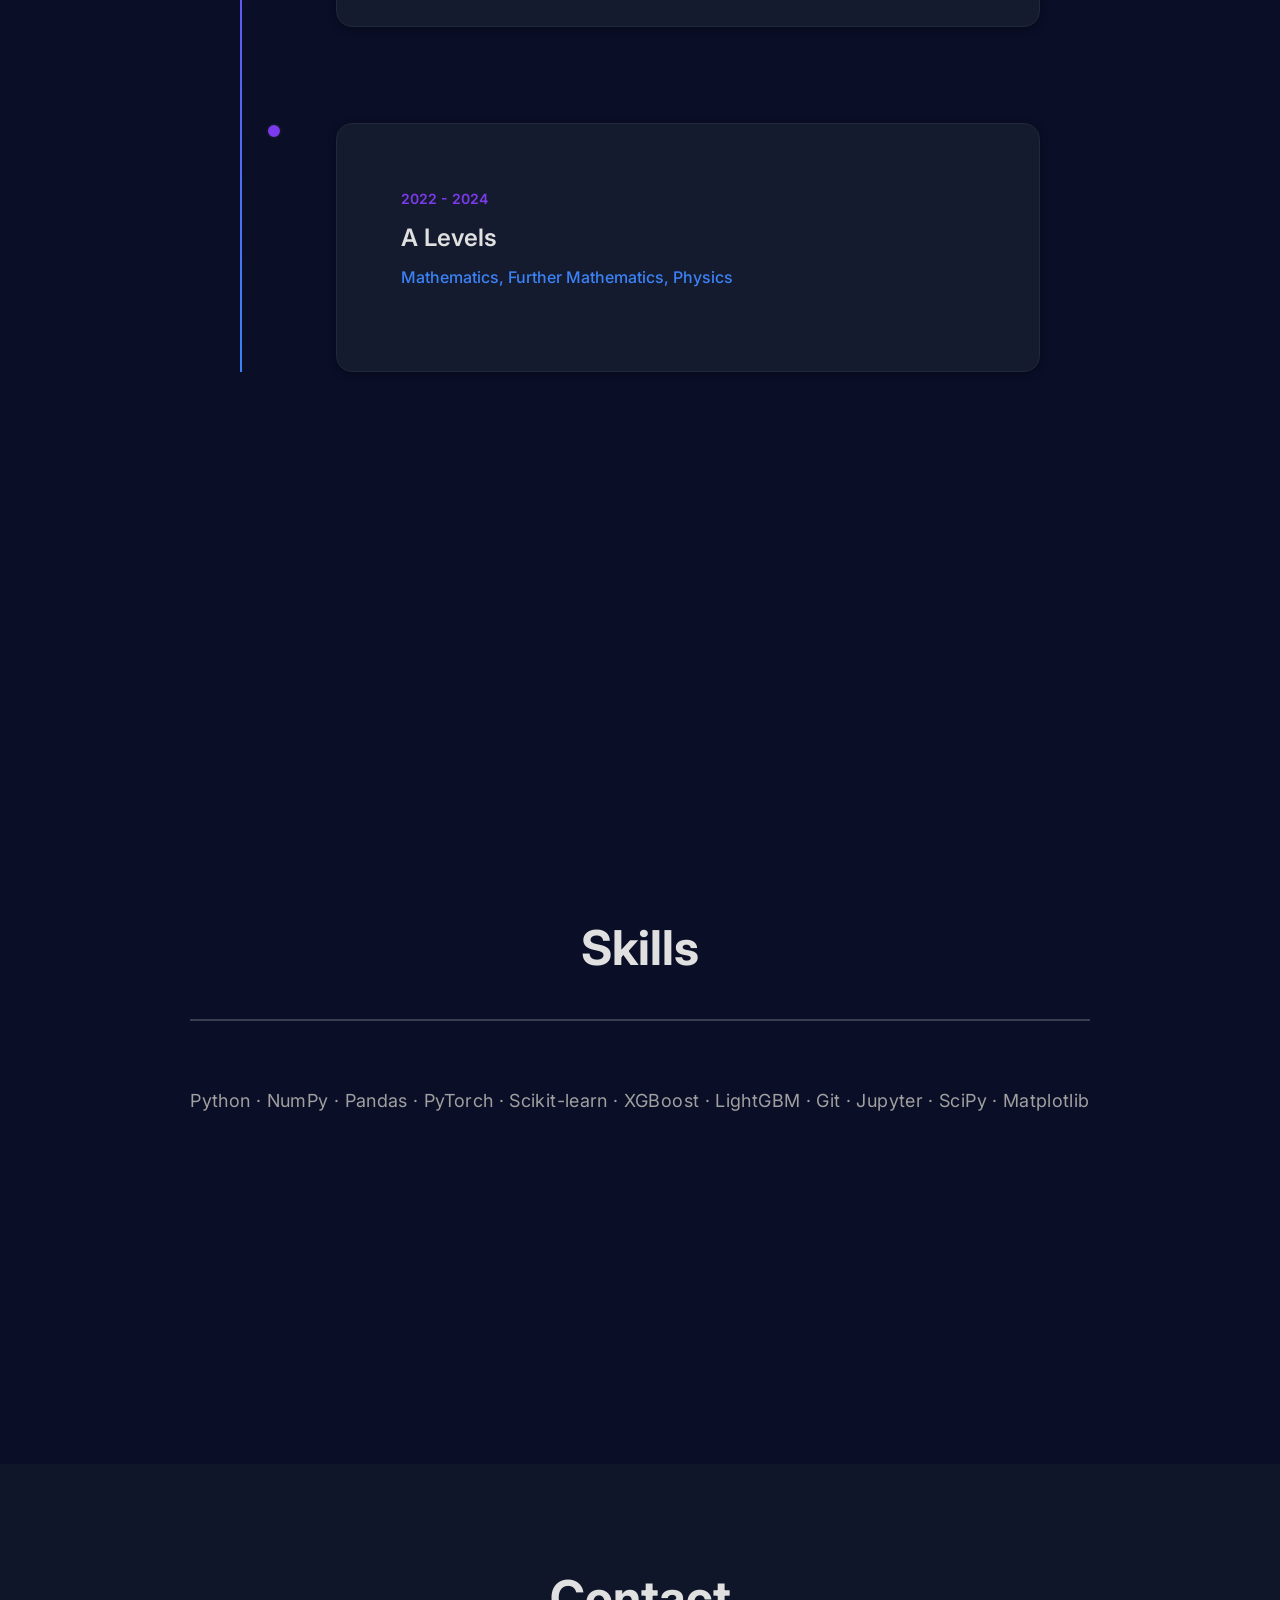
==== commit 5bb47f33: "Refine portfolio for quant finance focus: update hero copy, simplify nav/skills, remove GCSEs and st" ====
--- a/index.html
+++ b/index.html
@@ -50,8 +50,6 @@
                 <li><a href="#about" class="nav-link">About</a></li>
                 <li><a href="#projects" class="nav-link">Projects</a></li>
                 <li><a href="#experience" class="nav-link">Experience</a></li>
-                <li><a href="#education" class="nav-link">Education</a></li>
-                <li><a href="#skills" class="nav-link">Skills</a></li>
                 <li><a href="#contact" class="nav-link">Contact</a></li>
             </ul>
         </div>
@@ -66,14 +64,14 @@
                 </div>
                 <h1 class="hero-title">Mohamed Rodani</h1>
                 <p class="hero-subtitle">Physics @ QMUL • Machine Learning, Quant Finance & Scientific Computing</p>
-                <p class="hero-description">Turning messy problems into clear models and readable explanations. Rigor-first approach to building strong fundamentals through consistent learning and hands-on practice.</p>
+                <p class="hero-description">Physics student at QMUL building quantitative finance and ML systems. 2nd out of 93 teams in a live market-making competition. Hackathon winner. Targeting ML engineering roles in quantitative finance.</p>
                 <div class="hero-pillar-chips">
-                    <span class="pillar-chip">Physics</span>
-                    <span class="pillar-chip">Machine Learning</span>
-                    <span class="pillar-chip">Quant Finance</span>
-                    <span class="pillar-chip">Scientific Computing</span>
-                    <span class="pillar-chip">Rigor-first</span>
-                    <span class="pillar-chip">Open-source / GitHub</span>
+                    <span class="pillar-chip">2nd/93 Market Making</span>
+                    <span class="pillar-chip">Hackathon Winner</span>
+                    <span class="pillar-chip">BERT NLP</span>
+                    <span class="pillar-chip">PyTorch</span>
+                    <span class="pillar-chip">Python</span>
+                    <span class="pillar-chip">Quantitative Finance</span>
                 </div>
                 <div class="hero-buttons">
                     <a href="#about" class="btn btn-primary">About Me</a>
@@ -103,7 +101,7 @@
                         </div>
                         <div class="quick-fact-item">
                             <span class="quick-fact-label">Currently</span>
-                            <span class="quick-fact-value">Deepening fundamentals + building portfolio</span>
+                            <span class="quick-fact-value">Building quant finance projects + applying for spring weeks</span>
                         </div>
                         <div class="quick-fact-item">
                             <span class="quick-fact-label">Open to</span>
@@ -125,7 +123,7 @@
                         <path d="M3 9h18M9 21V9"></path>
                     </svg>
                     <span class="highlight-label">Featured Projects</span>
-                    <span class="highlight-metric"><span class="count-up" data-target="7">0</span>+ projects</span>
+                    <span class="highlight-metric">7 projects</span>
                 </a>
                 <a href="#experience" class="highlight-item reveal" data-delay="100">
                     <svg width="24" height="24" viewBox="0 0 24 24" fill="none" stroke="currentColor" stroke-width="2">
@@ -161,7 +159,7 @@
                     <li><strong>Focus:</strong> End-to-end ML systems, financial sentiment analysis, and quant frameworks</li>
                     <li><strong>Build:</strong> From algorithms (backprop from scratch) to production apps (full-stack ML)</li>
                     <li><strong>Practice:</strong> Kaggle competitions, hackathons, and collaborative projects through QMUL ML Society</li>
-                    <li><strong>Seeking:</strong> ML/quant spring weeks and internships for 2026–2027</li>
+                    <li><strong>Seeking:</strong> Spring weeks and internships in quantitative finance and ML engineering for 2026–2027</li>
                 </ul>
                 <div class="about-expand reveal" data-delay="200">
                     <button class="about-expand-btn" aria-expanded="false" aria-controls="about-more">
@@ -417,9 +415,6 @@
                             <a href="projects/rym-investment-framework.html" class="btn btn-primary">Case Study</a>
                             <a href="https://github.com/M-Rodani1/rym-investment-framework" target="_blank" class="btn btn-secondary" rel="noopener noreferrer">GitHub</a>
                         </div>
-                        <div class="project-media">
-                            <img src="assets/stonks-meme-meaning.webp" alt="RYM Investment Framework" class="project-image" loading="lazy" onclick="openLightbox('assets/stonks-meme-meaning.webp', 'RYM Investment Framework')">
-                        </div>
                         <div class="project-tech">
                             <span class="tech-badge">Python</span>
                             <span class="tech-badge">Quantitative Finance</span>
@@ -628,24 +623,9 @@
                         <div class="timeline-date">2022 - 2024</div>
                         <h3 class="timeline-title">A Levels</h3>
                         <p class="timeline-role">Mathematics, Further Mathematics, Physics</p>
-                        <p class="timeline-description">
-                            Completed A Levels in Mathematics, Further Mathematics, and Physics, building a strong foundation in quantitative and analytical skills.
-                        </p>
-                    </div>
-                </div>
-
-                <div class="timeline-item reveal" data-delay="200">
-                    <div class="timeline-content">
-                        <div class="timeline-date">2022</div>
-                        <h3 class="timeline-title">GCSEs</h3>
-                        <details class="gcse-details">
-                            <summary class="timeline-role">4 Grade 8s, 3 Grade 7s, 2 Grade 6s</summary>
-                        <p class="timeline-description">
-                            Completed GCSEs with strong results across multiple subjects.
-                        </p>
-                        </details>
-                    </div>
-                </div>
+                    </div>
+                </div>
+
             </div>
         </div>
     </section>
@@ -654,61 +634,8 @@
     <section id="skills" class="skills">
         <div class="container">
             <h2 class="section-title reveal">Skills</h2>
-            <div class="skills-legend">
-                <span class="legend-item">
-                    <span class="legend-dot proficient"></span>
-                    <span>Proficient</span>
-                </span>
-                <span class="legend-item">
-                    <span class="legend-dot comfortable"></span>
-                    <span>Comfortable</span>
-                </span>
-                <span class="legend-item">
-                    <span class="legend-dot learning"></span>
-                    <span>Learning</span>
-                </span>
-            </div>
-            <div class="skills-unified reveal">
-                <div class="skill-group">
-                    <h3 class="skill-group-title">Languages & Tools</h3>
-                    <div class="skill-tags">
-                        <span class="skill-tag proficient" data-tooltip="Proficient level">Python</span>
-                        <span class="skill-tag proficient" data-tooltip="Proficient level">NumPy</span>
-                        <span class="skill-tag proficient" data-tooltip="Proficient level">Pandas</span>
-                        <span class="skill-tag proficient" data-tooltip="Proficient level">Matplotlib</span>
-                        <span class="skill-tag proficient" data-tooltip="Proficient level">Seaborn</span>
-                        <span class="skill-tag proficient" data-tooltip="Proficient level">Scikit-learn</span>
-                        <span class="skill-tag proficient" data-tooltip="Proficient level">Git</span>
-                        <span class="skill-tag proficient" data-tooltip="Proficient level">Jupyter</span>
-                        <span class="skill-tag comfortable" data-tooltip="Comfortable level">SciPy</span>
-                        <span class="skill-tag comfortable" data-tooltip="Comfortable level">PyTorch</span>
-                        <span class="skill-tag comfortable" data-tooltip="Comfortable level">XGBoost</span>
-                        <span class="skill-tag comfortable" data-tooltip="Comfortable level">LightGBM</span>
-                        <span class="skill-tag learning" data-tooltip="Learning">TensorFlow</span>
-                    </div>
-                </div>
-                <div class="skill-group">
-                    <h3 class="skill-group-title">Machine Learning</h3>
-                    <div class="skill-tags">
-                        <span class="skill-tag comfortable" data-tooltip="Comfortable level">Supervised Learning</span>
-                        <span class="skill-tag comfortable" data-tooltip="Comfortable level">Tree-Based Models</span>
-                        <span class="skill-tag comfortable" data-tooltip="Comfortable level">Deep Learning</span>
-                        <span class="skill-tag comfortable" data-tooltip="Comfortable level">NLP & Transformers</span>
-                        <span class="skill-tag comfortable" data-tooltip="Comfortable level">Feature Engineering</span>
-                        <span class="skill-tag learning" data-tooltip="Learning">Time-Series</span>
-                        <span class="skill-tag learning" data-tooltip="Learning">PINNs</span>
-                    </div>
-                </div>
-                <div class="skill-group">
-                    <h3 class="skill-group-title">Mathematics & Theory</h3>
-                    <div class="skill-tags">
-                        <span class="skill-tag comfortable" data-tooltip="Comfortable level">Linear Algebra</span>
-                        <span class="skill-tag comfortable" data-tooltip="Comfortable level">Calculus</span>
-                        <span class="skill-tag comfortable" data-tooltip="Comfortable level">Probability & Statistics</span>
-                        <span class="skill-tag learning" data-tooltip="Learning">Differential Equations</span>
-                        <span class="skill-tag learning" data-tooltip="Learning">Mathematical Modelling</span>
-                    </div>
-                </div>
+            <div class="skills-flat reveal">
+                <p class="skills-list">Python · NumPy · Pandas · PyTorch · Scikit-learn · XGBoost · LightGBM · Git · Jupyter · SciPy · Matplotlib</p>
             </div>
         </div>
     </section>
--- a/styles.css
+++ b/styles.css
@@ -1975,6 +1975,19 @@
     background: var(--text-secondary);
 }
 
+/* Flat Skills List */
+.skills-flat {
+    text-align: center;
+    margin-top: var(--spacing-md);
+}
+
+.skills-list {
+    color: var(--text-secondary);
+    font-size: var(--font-size-lg);
+    line-height: 1.8;
+    letter-spacing: 0.02em;
+}
+
 /* ============================================
    Contact Section
    ============================================ */
